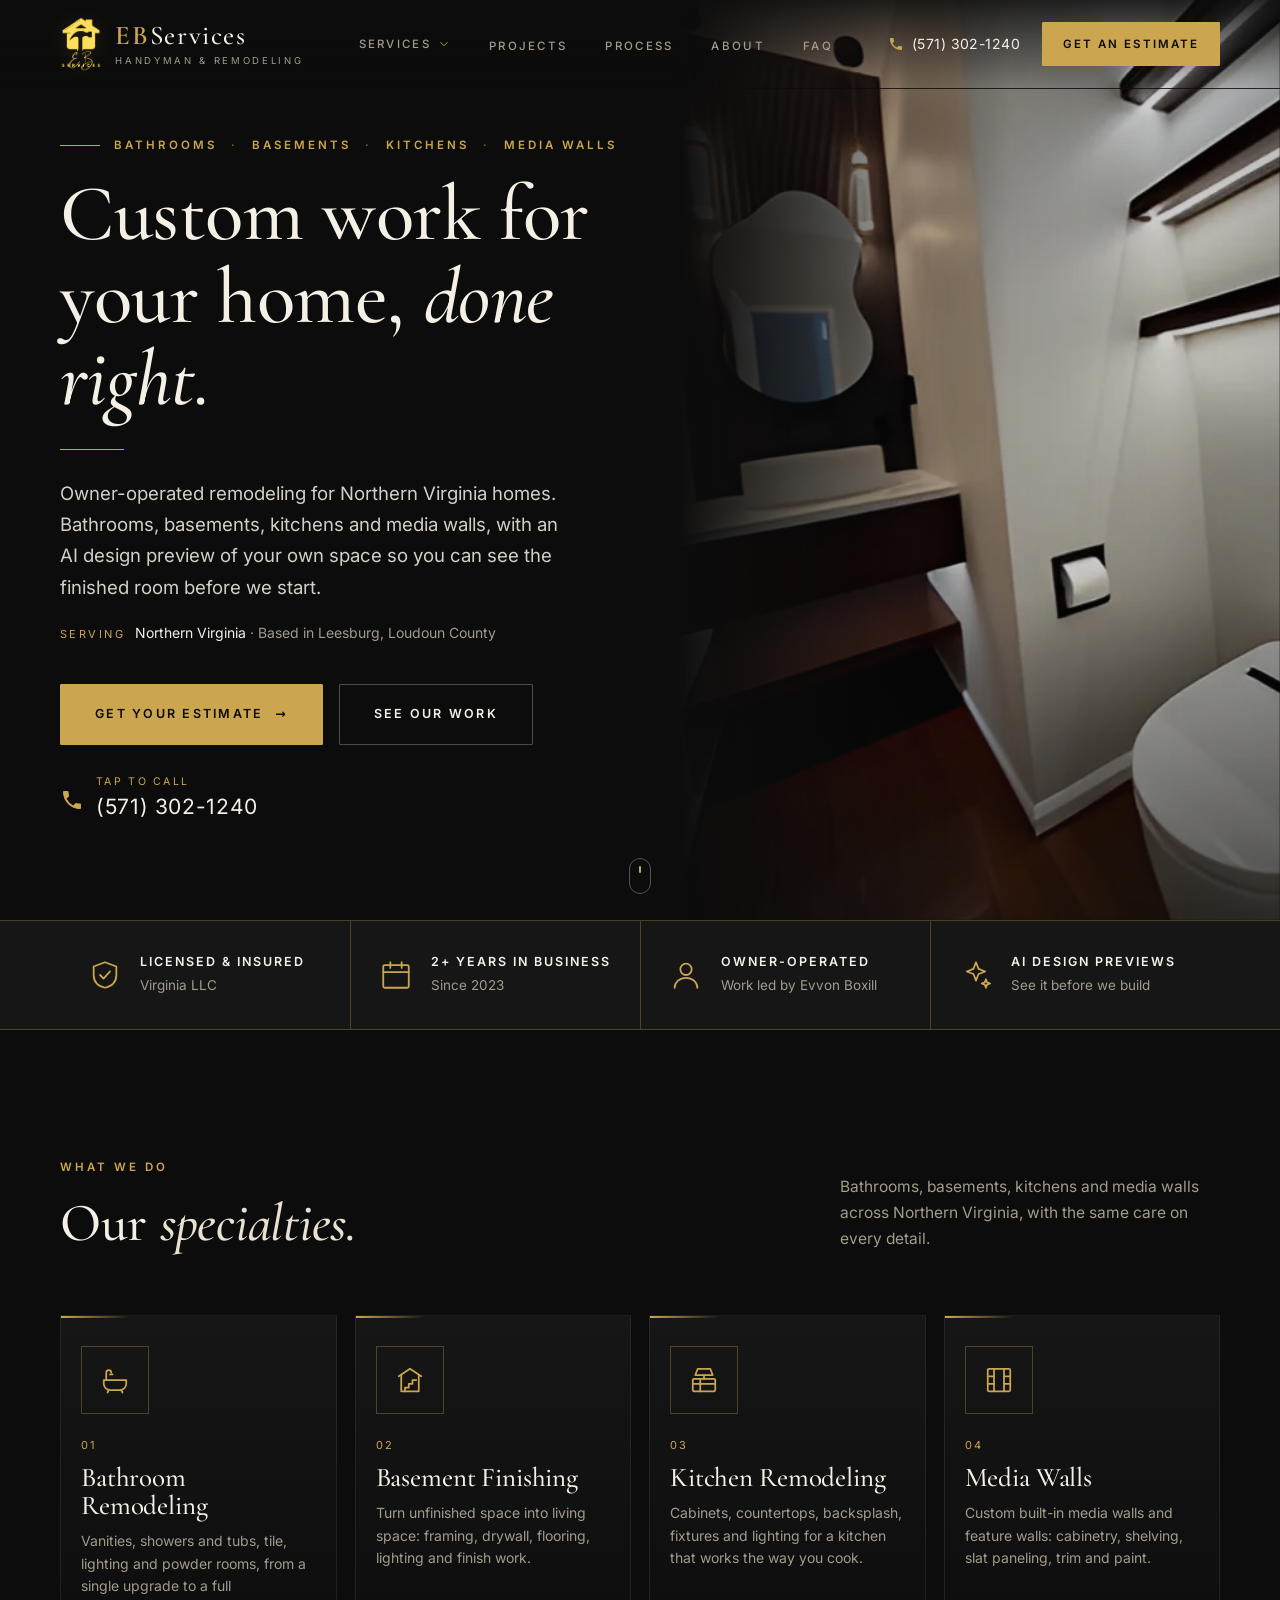
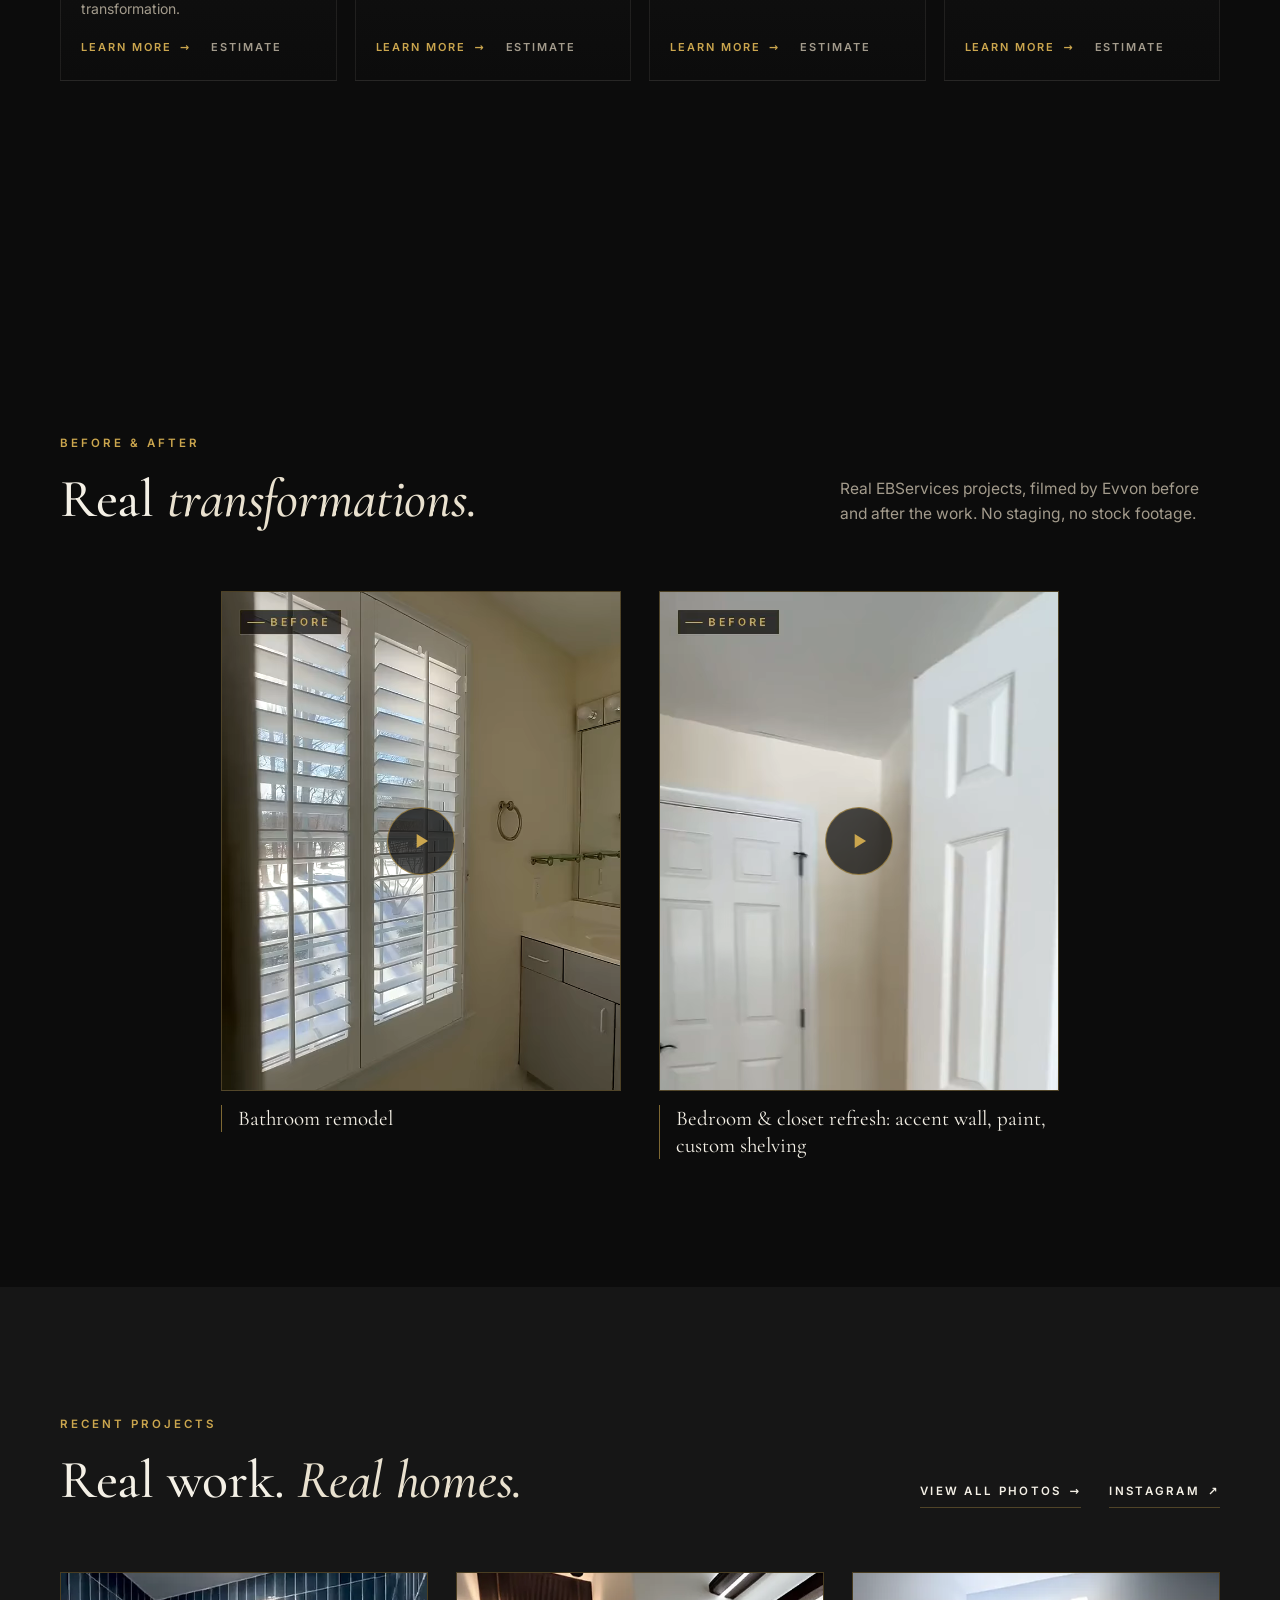
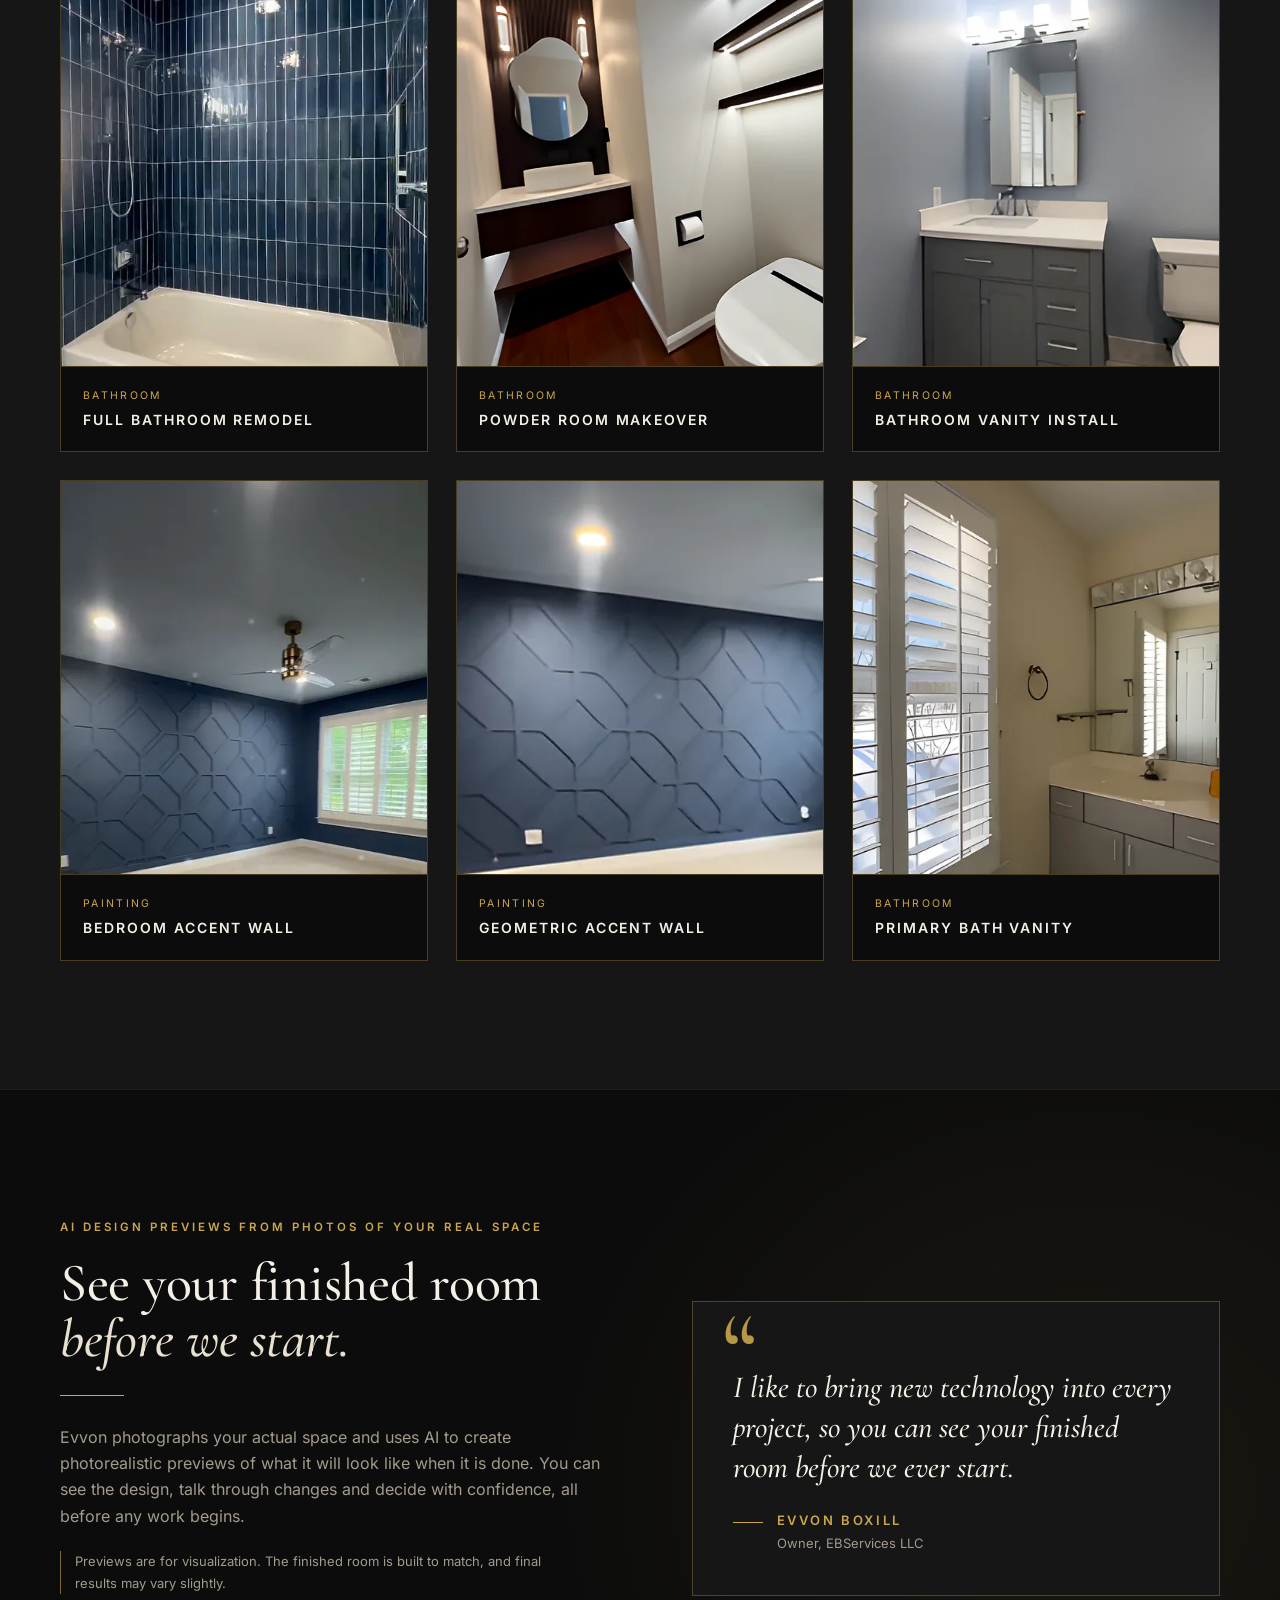
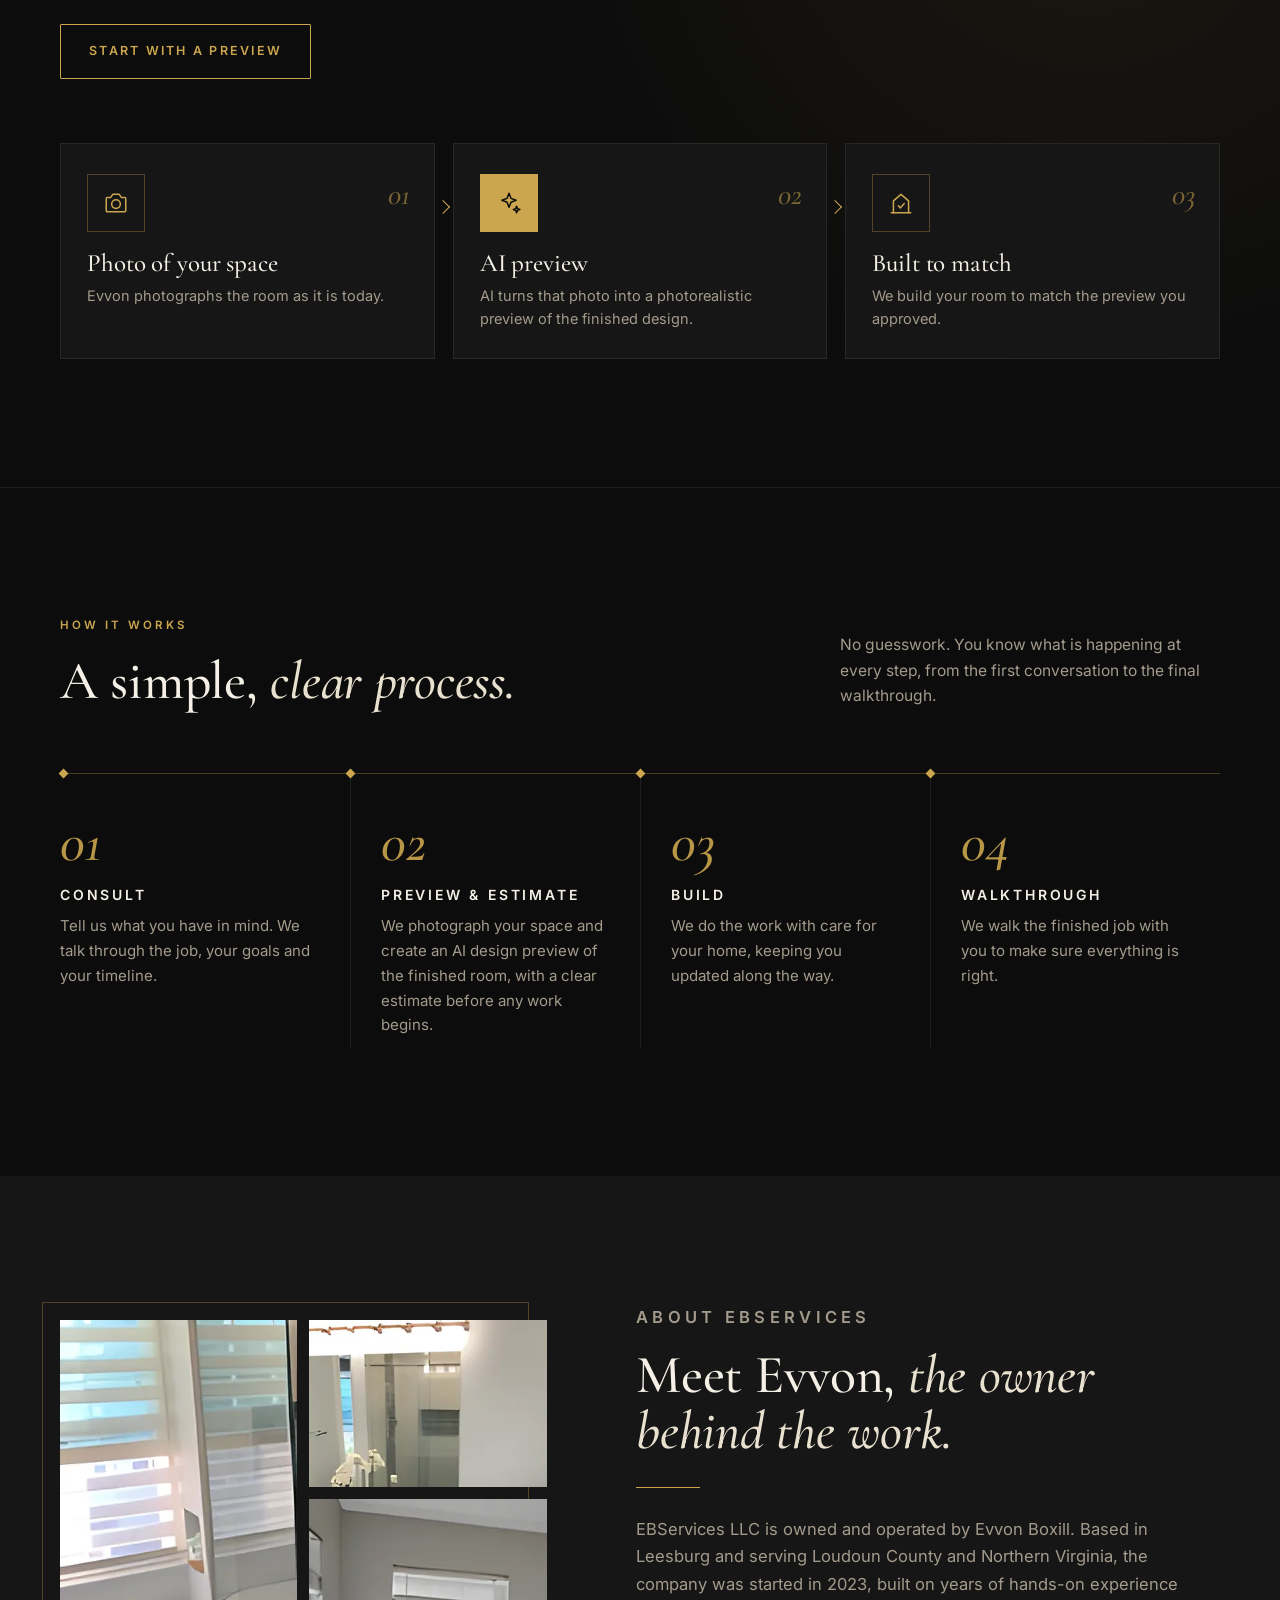
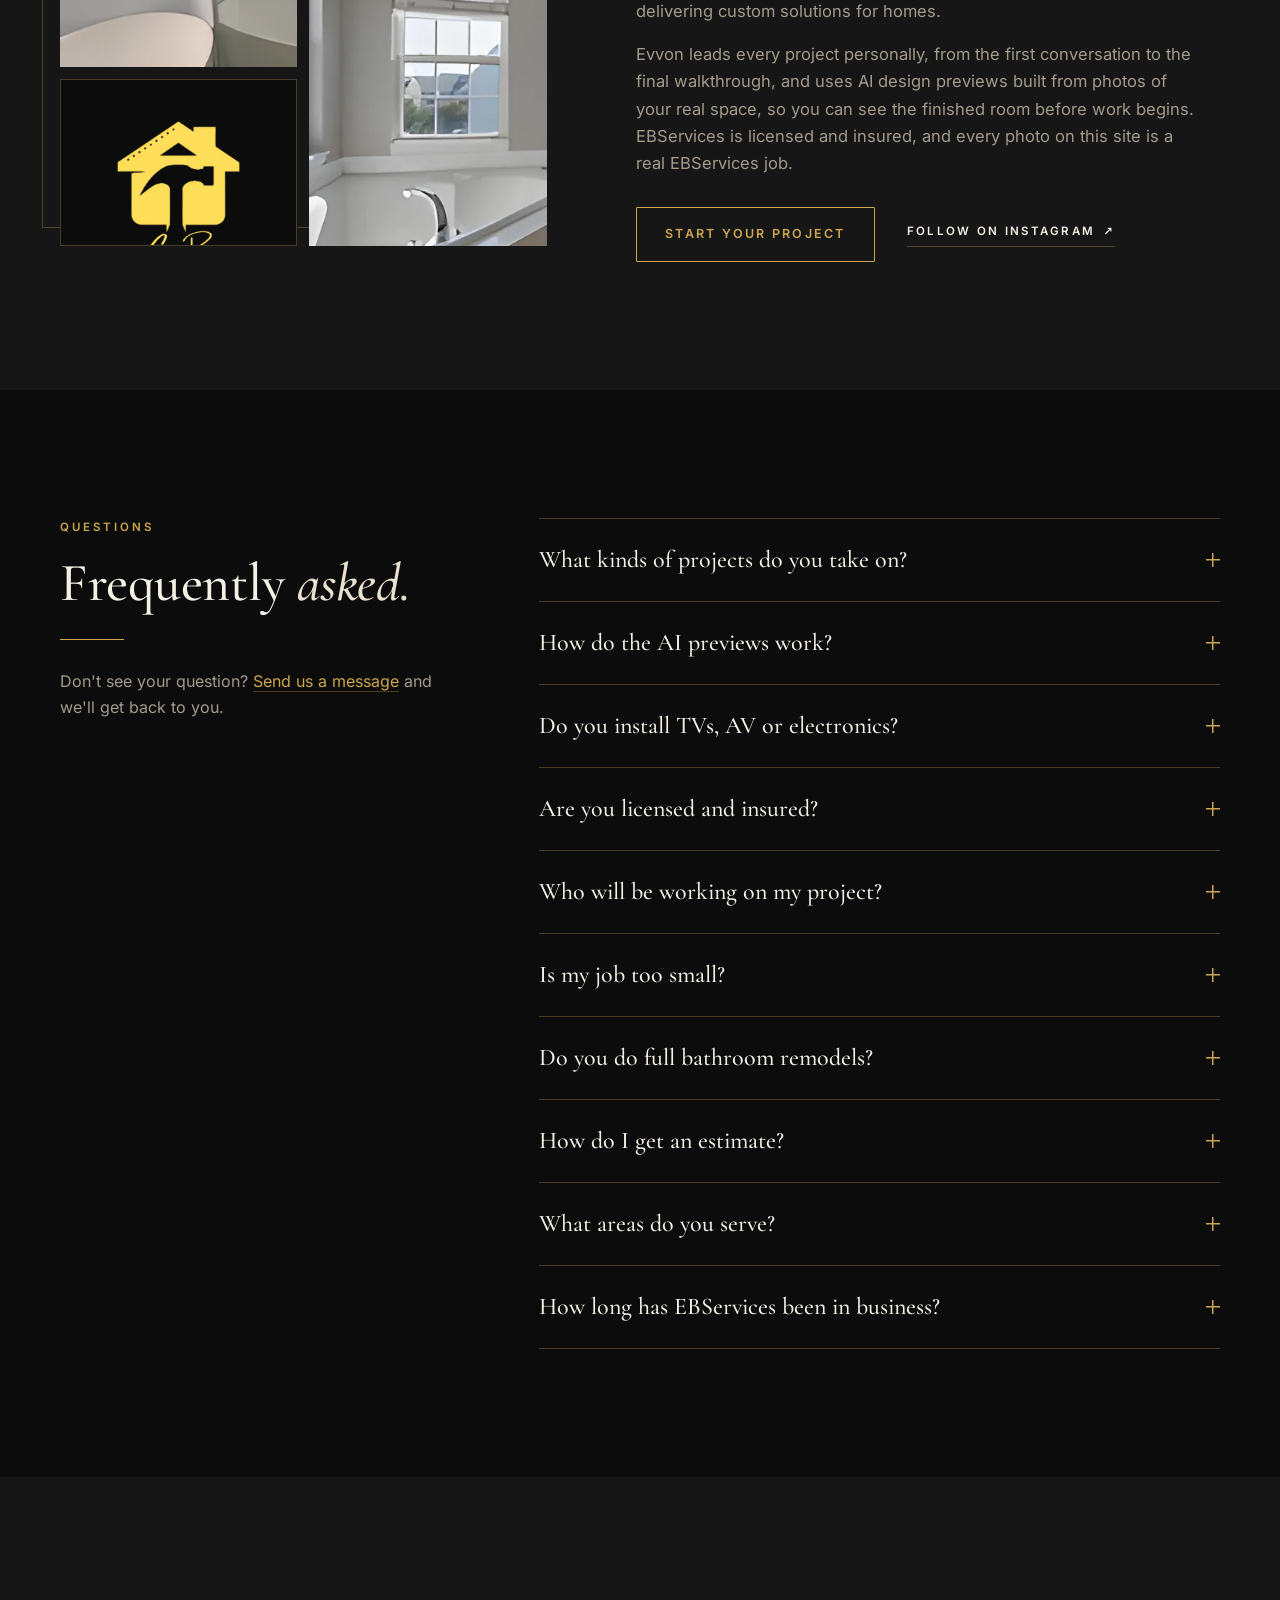
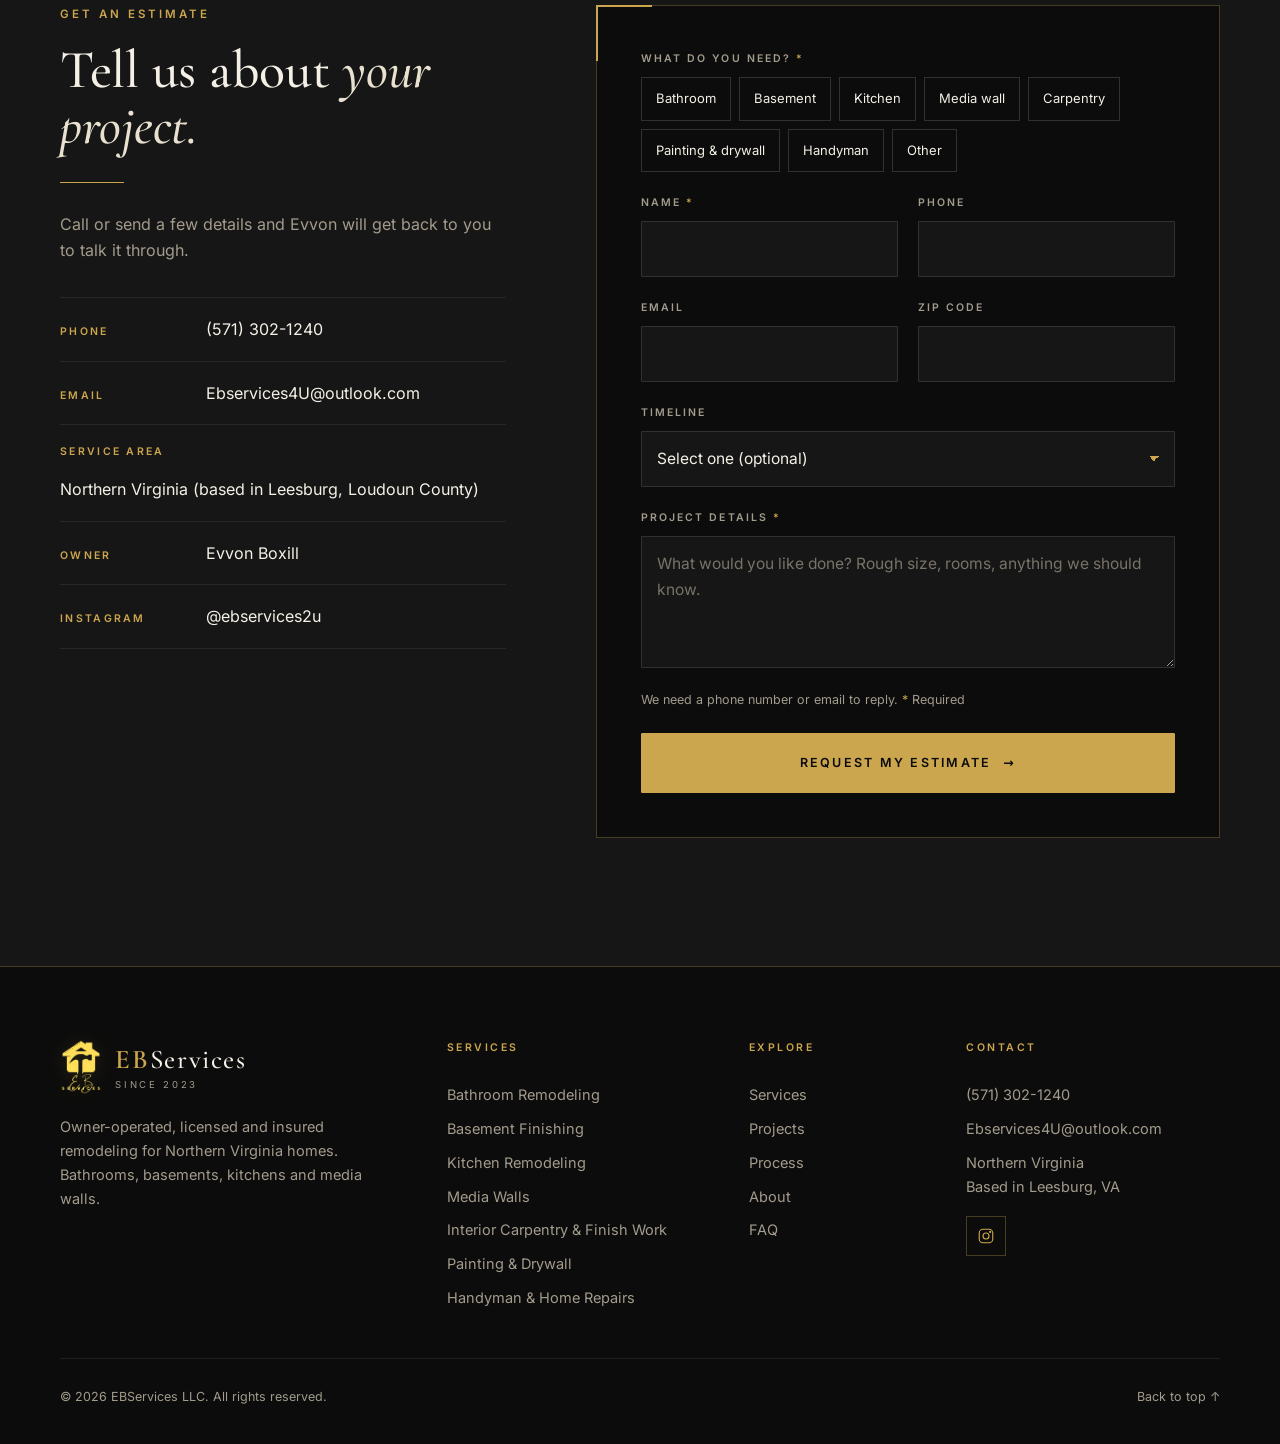
==== index.html @ 3d538151 "Before & after: edited owner videos, compare slider, stills in gallery and service pages" ====
<!DOCTYPE html>
<html lang="en" class="no-js">
<head>
  <meta charset="utf-8">
  <meta name="viewport" content="width=device-width, initial-scale=1, viewport-fit=cover">
  <title>EBServices | Bathroom, Basement &amp; Kitchen Remodeling in Northern Virginia</title>
  <meta name="description" content="EBServices LLC is a licensed and insured remodeling company based in Leesburg, VA, serving Loudoun County and Northern Virginia. Bathrooms, basement finishing, kitchens and built-in media walls, with AI design previews before work starts. Call (571) 302-1240.">
  <link rel="canonical" href="https://ebservices4u.com/">
  <meta name="theme-color" content="#0C0C0C">
  <meta name="color-scheme" content="dark">

  <!-- Open Graph / social preview -->
  <meta property="og:type" content="website">
  <meta property="og:site_name" content="EBServices">
  <meta property="og:title" content="EBServices | Bathroom, Basement &amp; Kitchen Remodeling in Northern Virginia">
  <meta property="og:description" content="Owner-operated remodeling in Northern Virginia with AI design previews of your real space: bathrooms, basement finishing, kitchens and built-in media walls. Based in Leesburg, serving Loudoun County.">
  <meta property="og:url" content="https://ebservices4u.com/">
  <meta property="og:image" content="https://ebservices4u.com/assets/img/og-image.jpg">
  <meta property="og:image:width" content="1200">
  <meta property="og:image:height" content="630">
  <meta property="og:image:alt" content="EBServices: custom work for your home, done right.">
  <meta name="twitter:card" content="summary_large_image">
  <meta name="twitter:title" content="EBServices | Bathroom, Basement &amp; Kitchen Remodeling in Northern Virginia">
  <meta name="twitter:description" content="Bathrooms, basement finishing, kitchens and media walls across Northern Virginia. Based in Leesburg, VA.">
  <meta name="twitter:image" content="https://ebservices4u.com/assets/img/og-image.jpg">

  <!-- Icons -->
  <link rel="icon" href="favicon.ico" sizes="any">
  <link rel="icon" type="image/png" sizes="32x32" href="favicon-32.png">
  <link rel="apple-touch-icon" href="apple-touch-icon.png">
  <link rel="manifest" href="site.webmanifest">

  <!-- Performance: self-hosted fonts + hero image preloaded -->
  <link rel="preload" href="assets/fonts/cormorant.woff2" as="font" type="font/woff2" crossorigin>
  <link rel="preload" href="assets/fonts/inter.woff2" as="font" type="font/woff2" crossorigin>
  <link rel="preload" as="image" href="assets/img/slat-powder-room.webp" imagesrcset="assets/img/slat-powder-room-480.webp 480w, assets/img/slat-powder-room.webp 592w" imagesizes="(max-width: 900px) 100vw, 46vw" fetchpriority="high">
  <link rel="stylesheet" href="css/style.css">
  <script>document.documentElement.classList.replace('no-js','js')</script>

  <!-- Structured data. Only confirmed facts; main.js adds phone/area/address from config.js when they are filled in. -->
  <script type="application/ld+json" id="ld-business">
  {
    "@context": "https://schema.org",
    "@type": "HomeAndConstructionBusiness",
    "@id": "https://ebservices4u.com/#business",
    "name": "EBServices",
    "legalName": "EBServices LLC",
    "url": "https://ebservices4u.com/",
    "logo": "https://ebservices4u.com/assets/img/logo-square.png",
    "image": "https://ebservices4u.com/assets/img/og-image.jpg",
    "email": "Ebservices4U@outlook.com",
    "telephone": "+1-571-302-1240",
    "founder": {"@type": "Person", "name": "Evvon Boxill"},
    "foundingDate": "2023-04-29",
    "address": {"@type": "PostalAddress", "addressLocality": "Leesburg", "addressRegion": "VA", "postalCode": "20175", "addressCountry": "US"},
    "areaServed": [{"@type": "AdministrativeArea", "name": "Northern Virginia"}, {"@type": "AdministrativeArea", "name": "Loudoun County, VA"}, {"@type": "City", "name": "Leesburg, VA"}],
    "description": "Licensed and insured, owner-operated remodeling company based in Leesburg, VA, serving Northern Virginia: bathrooms, basement finishing, kitchens and built-in media walls. Clients can see AI design previews of their own space before work starts.",
    "sameAs": ["https://www.instagram.com/ebservices2u"],
    "knowsAbout": ["Bathroom remodeling", "Basement finishing", "Kitchen remodeling", "Media walls", "AI design previews", "Interior carpentry", "Interior painting", "Drywall repair", "Handyman services"]
  }
  </script>
</head>
<body>
<a class="skip-link" href="#main">Skip to content</a>

<!-- ===================== Header ===================== -->
<header class="site-header" id="site-header">
  <div class="wrap header-inner">
    <a href="#top" class="brand">
      <img src="assets/img/logo.webp" width="194" height="256" alt="" class="brand-mark">
      <span class="brand-text">
        <span class="brand-name">EB<span>Services</span></span>
        <span class="brand-sub">Handyman &amp; Remodeling</span>
      </span>
    </a>

    <nav class="main-nav" id="main-nav" aria-label="Main">
      <ul class="nav-list">
        <li class="has-sub">
          <button type="button" class="sub-toggle" aria-expanded="false" aria-controls="sub-services">Services <svg class="chev" viewBox="0 0 24 24" aria-hidden="true"><path d="M6 9l6 6 6-6"/></svg></button>
          <ul class="sub" id="sub-services">
            <li class="sub-label" aria-hidden="true">Specialties</li>
            <li><a href="/bathroom-remodeling/">Bathroom Remodeling</a></li><li><a href="/basement-finishing/">Basement Finishing</a></li><li><a href="/kitchen-remodeling/">Kitchen Remodeling</a></li><li><a href="/media-walls/">Media Walls</a></li>
            <li class="sub-label sub-label-2" aria-hidden="true">More services</li>
            <li><a href="/interior-carpentry/">Interior Carpentry &amp; Finish Work</a></li><li><a href="/painting-drywall/">Painting &amp; Drywall</a></li><li><a href="/handyman-services/">Handyman &amp; Home Repairs</a></li>
            <li class="sub-all"><a href="#services">All services <span aria-hidden="true">&rarr;</span></a></li>
          </ul>
        </li>
        <li><a href="#projects">Projects</a></li>
        <li><a href="#process">Process</a></li>
        <li><a href="#about">About</a></li>
        <li><a href="#faq">FAQ</a></li>
      </ul>
      <div class="mobile-nav-extra">
        <a href="#estimate" class="btn btn-gold btn-block">Get an Estimate</a>
        <a class="mobile-nav-phone" data-requires="phone" data-phone-link href="tel:+15713021240"><span data-phone>(571) 302-1240</span></a>
        <a class="mobile-nav-mail" data-email-link href="mailto:Ebservices4U@outlook.com"><span data-email>Ebservices4U@outlook.com</span></a>
      </div>
    </nav>

    <div class="header-cta">
      <a class="header-phone" data-requires="phone" data-phone-link href="tel:+15713021240"><svg viewBox="0 0 24 24" aria-hidden="true"><path d="M6.6 10.8a15.1 15.1 0 0 0 6.6 6.6l2.2-2.2a1 1 0 0 1 1-.25 11.4 11.4 0 0 0 3.6.57 1 1 0 0 1 1 1V20a1 1 0 0 1-1 1A17 17 0 0 1 3 4a1 1 0 0 1 1-1h3.5a1 1 0 0 1 1 1c0 1.25.2 2.45.57 3.57a1 1 0 0 1-.25 1z"/></svg><span data-phone>(571) 302-1240</span></a>
      <a href="#estimate" class="btn btn-gold btn-sm header-btn">Get an Estimate</a>
      <button class="menu-toggle" type="button" aria-expanded="false" aria-controls="main-nav" aria-label="Open menu">
        <span></span><span></span><span></span>
      </button>
    </div>
  </div>
</header>

<main id="main">
<span id="top"></span>

<!-- ===================== Hero ===================== -->
<section class="hero" aria-labelledby="hero-title">
  <div class="hero-media"><img src="assets/img/slat-powder-room.webp" srcset="assets/img/slat-powder-room-480.webp 480w, assets/img/slat-powder-room.webp 592w" sizes="(max-width: 900px) 100vw, 46vw" width="592" height="728" alt="Powder room with a dark slat accent wall, floating vanity and floating shelves, finished by EBServices" class="hero-img" fetchpriority="high"></div>
  <div class="wrap hero-inner">
    <div class="hero-copy">
      <p class="eyebrow eyebrow-rule hero-anim" style="--d:0ms">Bathrooms <span class="dot">&middot;</span> Basements <span class="dot">&middot;</span> Kitchens <span class="dot">&middot;</span> <span class="nw">Media Walls</span></p>
      <h1 id="hero-title" class="hero-anim" style="--d:80ms">Custom work for your home, <em>done right.</em></h1>
      <span class="gold-rule hero-anim" style="--d:160ms"></span>
      <p class="lede hero-anim" style="--d:220ms">Owner-operated remodeling for Northern Virginia homes. Bathrooms, basements, kitchens and media walls, with an AI design preview of your own space so you can see the finished room before we start.</p>
      <p class="hero-area hero-anim" data-requires="serviceArea" style="--d:260ms"><span class="lbl">Serving</span> <span data-service-area>Northern Virginia</span> <span class="area-sub"><span class="dot-sep">&middot; </span>Based in Leesburg, Loudoun County</span></p>
      <div class="hero-actions hero-anim" style="--d:300ms">
        <a href="#estimate" class="btn btn-gold btn-lg">Get Your Estimate <span class="arr" aria-hidden="true">&rarr;</span></a>
        <a href="#projects" class="btn btn-ghost btn-lg">See Our Work</a>
      </div>
      <a class="hero-call hero-anim" data-requires="phone" data-phone-link href="tel:+15713021240" style="--d:340ms"><svg viewBox="0 0 24 24" aria-hidden="true"><path d="M6.6 10.8a15.1 15.1 0 0 0 6.6 6.6l2.2-2.2a1 1 0 0 1 1-.25 11.4 11.4 0 0 0 3.6.57 1 1 0 0 1 1 1V20a1 1 0 0 1-1 1A17 17 0 0 1 3 4a1 1 0 0 1 1-1h3.5a1 1 0 0 1 1 1c0 1.25.2 2.45.57 3.57a1 1 0 0 1-.25 1z"/></svg><span><small>Tap to call</small><span data-phone>(571) 302-1240</span></span></a>
    </div>
  </div>
  <a href="#trust" class="scroll-cue" aria-label="Scroll to learn more"><span></span></a>
</section>

<!-- ===================== Trust bar ===================== -->
<section class="trust" id="trust" aria-label="Why homeowners choose EBServices">
  <ul class="wrap trust-grid">
    <li class="trust-item reveal" data-requires="licensedInsured">
      <svg viewBox="0 0 24 24" aria-hidden="true"><path d="M12 3l8 3v6c0 5-3.5 8-8 9-4.5-1-8-4-8-9V6z"/><path d="M8.5 12l2.5 2.5 4.5-5"/></svg>
      <div><strong>Licensed &amp; Insured</strong><span>Virginia LLC</span></div>
    </li>
    <li class="trust-item reveal" style="--d:80ms">
      <svg viewBox="0 0 24 24" aria-hidden="true"><rect x="3" y="5" width="18" height="16" rx="1"/><path d="M3 10h18M8 3v4M16 3v4"/></svg>
      <div><strong>2+ Years in Business</strong><span>Since <span data-founded>2023</span></span></div>
    </li>
    <li class="trust-item reveal" style="--d:160ms">
      <svg viewBox="0 0 24 24" aria-hidden="true"><circle cx="12" cy="8" r="4"/><path d="M4 21c0-4 3.6-7 8-7s8 3 8 7"/></svg>
      <div><strong>Owner-Operated</strong><span>Work led by Evvon Boxill</span></div>
    </li>
    <li class="trust-item reveal" style="--d:240ms">
      <svg viewBox="0 0 24 24" aria-hidden="true"><path d="M12 3l1.8 4.7L18.5 9.5l-4.7 1.8L12 16l-1.8-4.7L5.5 9.5l4.7-1.8z"/><path d="M19 15l.8 2.2L22 18l-2.2.8L19 21l-.8-2.2L16 18l2.2-.8z"/></svg>
      <div><strong>AI Design Previews</strong><span>See it before we build</span></div>
    </li>
    <li class="trust-item reveal" data-requires="freeEstimates" hidden>
      <svg viewBox="0 0 24 24" aria-hidden="true"><path d="M14 3H6a1 1 0 0 0-1 1v16a1 1 0 0 0 1 1h12a1 1 0 0 0 1-1V8z"/><path d="M14 3v5h5M8 13h8M8 17h5"/></svg>
      <div><strong>Free Estimates</strong><span>No-obligation quotes</span></div>
    </li>
  </ul>
</section>

<!-- ===================== Services ===================== -->
<section class="section" id="services" aria-labelledby="services-title">
  <div class="wrap">
    <div class="section-head reveal">
      <div>
        <p class="eyebrow">What we do</p>
        <h2 id="services-title">Our <em>specialties.</em></h2>
      </div>
      <p class="section-intro">Bathrooms, basements, kitchens and media walls across Northern Virginia, with the same care on every detail.</p>
    </div>
    <div class="service-grid">
        <article class="service service-feature reveal" style="--d:0ms">
          <a class="service-icon" href="/bathroom-remodeling/" tabindex="-1" aria-hidden="true"><svg viewBox="0 0 24 24"><path d="M3 12h18v3a5 5 0 0 1-5 5H8a5 5 0 0 1-5-5z"/><path d="M5 12V6a2 2 0 0 1 4 0"/><path d="M7 20l-1 2M17 20l1 2"/><path d="M8 7.5h2"/></svg></a>
          <div class="service-body">
            <span class="service-num">01</span>
            <h3><a href="/bathroom-remodeling/">Bathroom Remodeling</a></h3>
            <p>Vanities, showers and tubs, tile, lighting and powder rooms, from a single upgrade to a full transformation.</p>
            <div class="service-links">
              <a class="service-link" href="/bathroom-remodeling/">Learn more <span aria-hidden="true">&rarr;</span></a>
              <a class="service-link service-link-alt" href="#estimate" data-service="bathroom">Estimate</a>
            </div>
          </div>
        </article>
        <article class="service service-feature reveal" style="--d:70ms">
          <a class="service-icon" href="/basement-finishing/" tabindex="-1" aria-hidden="true"><svg viewBox="0 0 24 24"><path d="M3 9l9-6 9 6"/><path d="M5 8v13h14V8"/><path d="M8 21v-3h3v-3h3v-3h3"/></svg></a>
          <div class="service-body">
            <span class="service-num">02</span>
            <h3><a href="/basement-finishing/">Basement Finishing</a></h3>
            <p>Turn unfinished space into living space: framing, drywall, flooring, lighting and finish work.</p>
            <div class="service-links">
              <a class="service-link" href="/basement-finishing/">Learn more <span aria-hidden="true">&rarr;</span></a>
              <a class="service-link service-link-alt" href="#estimate" data-service="basement">Estimate</a>
            </div>
          </div>
        </article>
        <article class="service service-feature reveal" style="--d:140ms">
          <a class="service-icon" href="/kitchen-remodeling/" tabindex="-1" aria-hidden="true"><svg viewBox="0 0 24 24"><rect x="3" y="11" width="18" height="10" rx="1"/><path d="M3 15h18M9 11v10"/><path d="M7 3h10l2 5H5z"/><path d="M12 8v3"/></svg></a>
          <div class="service-body">
            <span class="service-num">03</span>
            <h3><a href="/kitchen-remodeling/">Kitchen Remodeling</a></h3>
            <p>Cabinets, countertops, backsplash, fixtures and lighting for a kitchen that works the way you cook.</p>
            <div class="service-links">
              <a class="service-link" href="/kitchen-remodeling/">Learn more <span aria-hidden="true">&rarr;</span></a>
              <a class="service-link service-link-alt" href="#estimate" data-service="kitchen">Estimate</a>
            </div>
          </div>
        </article>
        <article class="service service-feature reveal" style="--d:210ms">
          <a class="service-icon" href="/media-walls/" tabindex="-1" aria-hidden="true"><svg viewBox="0 0 24 24"><rect x="3" y="3" width="18" height="18" rx="1"/><path d="M8 3v18M16 3v18"/><path d="M3 9h5M3 15h5M16 9h5M16 15h5"/></svg></a>
          <div class="service-body">
            <span class="service-num">04</span>
            <h3><a href="/media-walls/">Media Walls</a></h3>
            <p>Custom built-in media walls and feature walls: cabinetry, shelving, slat paneling, trim and paint.</p>
            <div class="service-links">
              <a class="service-link" href="/media-walls/">Learn more <span aria-hidden="true">&rarr;</span></a>
              <a class="service-link service-link-alt" href="#estimate" data-service="media-wall">Estimate</a>
            </div>
          </div>
        </article>
    </div>
    <div class="more-services reveal">
      <p class="more-label">Also available</p>
      <div class="more-links"><a href="/interior-carpentry/">Interior Carpentry &amp; Finish Work <span aria-hidden="true">&rarr;</span></a><a href="/painting-drywall/">Painting &amp; Drywall <span aria-hidden="true">&rarr;</span></a><a href="/handyman-services/">Handyman &amp; Home Repairs <span aria-hidden="true">&rarr;</span></a></div>
    </div>
  </div>
</section>

<!-- ===================== Before & After ===================== -->
<section class="section ba-section" id="before-after" aria-labelledby="ba-title">
  <div class="wrap">
    <div class="section-head reveal">
      <div>
        <p class="eyebrow">Before &amp; after</p>
        <h2 id="ba-title">Real <em>transformations.</em></h2>
      </div>
      <p class="section-intro">Real EBServices projects, filmed by Evvon before and after the work. No staging, no stock footage.</p>
    </div>
    <div class="ba-grid swipe">
        <figure class="ba-video reveal">
          <div class="ba-frame">
            <video muted loop playsinline preload="none" width="720" height="900" data-poster="assets/video/bathroom-poster.jpg" aria-label="Before and after video of a full bathroom remodel by EBServices">
              <source data-src="assets/video/bathroom.webm" type="video/webm">
              <source data-src="assets/video/bathroom.mp4" type="video/mp4">
            </video>
            <noscript><img src="assets/video/bathroom-poster.jpg" width="720" height="900" alt="Before and after video of a full bathroom remodel by EBServices" loading="lazy"></noscript>
            <button type="button" class="ba-play" aria-label="Play video" aria-pressed="false"><svg class="i-play" viewBox="0 0 24 24" aria-hidden="true"><path d="M8 5.5v13l10.5-6.5z"/></svg><svg class="i-pause" viewBox="0 0 24 24" aria-hidden="true"><path d="M8 5h3v14H8zM13 5h3v14h-3z"/></svg></button>
          </div>
          <figcaption>Bathroom remodel</figcaption>
        </figure>
        <figure class="ba-video reveal">
          <div class="ba-frame">
            <video muted loop playsinline preload="none" width="720" height="900" data-poster="assets/video/bedroom-poster.jpg" aria-label="Before and after video of a bedroom and walk-in closet refresh by EBServices">
              <source data-src="assets/video/bedroom.webm" type="video/webm">
              <source data-src="assets/video/bedroom.mp4" type="video/mp4">
            </video>
            <noscript><img src="assets/video/bedroom-poster.jpg" width="720" height="900" alt="Before and after video of a bedroom and walk-in closet refresh by EBServices" loading="lazy"></noscript>
            <button type="button" class="ba-play" aria-label="Play video" aria-pressed="false"><svg class="i-play" viewBox="0 0 24 24" aria-hidden="true"><path d="M8 5.5v13l10.5-6.5z"/></svg><svg class="i-pause" viewBox="0 0 24 24" aria-hidden="true"><path d="M8 5h3v14H8zM13 5h3v14h-3z"/></svg></button>
          </div>
          <figcaption>Bedroom &amp; closet refresh: accent wall, paint, custom shelving</figcaption>
        </figure>
    </div>
  </div>
</section>

<!-- ===================== Projects ===================== -->
<section class="section section-alt" id="projects" aria-labelledby="projects-title">
  <div class="wrap">
    <div class="section-head reveal">
      <div>
        <p class="eyebrow">Recent projects</p>
        <h2 id="projects-title">Real work. <em>Real homes.</em></h2>
      </div>
      <div class="head-links">
        <button type="button" class="text-link" data-open-gallery>View all photos <span aria-hidden="true">&rarr;</span></button>
        <a class="text-link" data-social="instagram" href="https://www.instagram.com/ebservices2u" target="_blank" rel="noopener">Instagram <span aria-hidden="true">&nearr;</span></a>
      </div>
    </div>
    <div class="project-grid">
        <figure class="project-card reveal" style="--d:0ms">
          <button type="button" class="project-open" data-gallery data-index="0" data-full="assets/img/bath-after-shower.webp" data-title="Full Bathroom Remodel" data-alt="Remodeled bathroom with navy vertical subway tile, tub and shower, and recessed niche" aria-label="View larger photo: Full Bathroom Remodel">
            <span class="project-img"><img src="assets/img/bath-after-shower.webp" srcset="assets/img/bath-after-shower-480.webp 480w, assets/img/bath-after-shower.webp 720w" sizes="(max-width: 640px) 50vw, (max-width: 1000px) 45vw, 380px" width="720" height="900" alt="Remodeled bathroom with navy vertical subway tile, tub and shower, and recessed niche" loading="lazy" decoding="async"><span class="zoom" aria-hidden="true"><svg viewBox="0 0 24 24"><circle cx="11" cy="11" r="6.5"/><path d="M16 16l4.5 4.5M11 8v6M8 11h6"/></svg></span></span>
          </button>
          <figcaption class="project-meta"><span class="tag">Bathroom</span><h3>Full Bathroom Remodel</h3></figcaption>
        </figure>
        <figure class="project-card reveal" style="--d:80ms">
          <button type="button" class="project-open" data-gallery data-index="1" data-full="assets/img/slat-powder-room.webp" data-title="Powder Room Makeover" data-alt="Powder room with a dark slat accent wall, floating wood vanity and lit floating shelves" aria-label="View larger photo: Powder Room Makeover">
            <span class="project-img"><img src="assets/img/slat-powder-room.webp" srcset="assets/img/slat-powder-room-480.webp 480w, assets/img/slat-powder-room.webp 592w" sizes="(max-width: 640px) 50vw, (max-width: 1000px) 45vw, 380px" width="592" height="728" alt="Powder room with a dark slat accent wall, floating wood vanity and lit floating shelves" loading="lazy" decoding="async"><span class="zoom" aria-hidden="true"><svg viewBox="0 0 24 24"><circle cx="11" cy="11" r="6.5"/><path d="M16 16l4.5 4.5M11 8v6M8 11h6"/></svg></span></span>
          </button>
          <figcaption class="project-meta"><span class="tag">Bathroom</span><h3>Powder Room Makeover</h3></figcaption>
        </figure>
        <figure class="project-card reveal" style="--d:160ms">
          <button type="button" class="project-open" data-gallery data-index="2" data-full="assets/img/gray-vanity.webp" data-title="Bathroom Vanity Install" data-alt="Gray shaker-style vanity with quartz top, medicine cabinet and light bar" aria-label="View larger photo: Bathroom Vanity Install">
            <span class="project-img"><img src="assets/img/gray-vanity.webp" srcset="assets/img/gray-vanity-480.webp 480w, assets/img/gray-vanity.webp 592w" sizes="(max-width: 640px) 50vw, (max-width: 1000px) 45vw, 380px" width="592" height="672" alt="Gray shaker-style vanity with quartz top, medicine cabinet and light bar" loading="lazy" decoding="async"><span class="zoom" aria-hidden="true"><svg viewBox="0 0 24 24"><circle cx="11" cy="11" r="6.5"/><path d="M16 16l4.5 4.5M11 8v6M8 11h6"/></svg></span></span>
          </button>
          <figcaption class="project-meta"><span class="tag">Bathroom</span><h3>Bathroom Vanity Install</h3></figcaption>
        </figure>
        <figure class="project-card reveal" style="--d:0ms">
          <button type="button" class="project-open" data-gallery data-index="3" data-full="assets/img/bedroom-after.webp" data-title="Bedroom Accent Wall" data-alt="Bedroom with a navy geometric accent wall, blue walls and plantation shutters" aria-label="View larger photo: Bedroom Accent Wall">
            <span class="project-img"><img src="assets/img/bedroom-after.webp" srcset="assets/img/bedroom-after-480.webp 480w, assets/img/bedroom-after.webp 720w" sizes="(max-width: 640px) 50vw, (max-width: 1000px) 45vw, 380px" width="720" height="900" alt="Bedroom with a navy geometric accent wall, blue walls and plantation shutters" loading="lazy" decoding="async"><span class="zoom" aria-hidden="true"><svg viewBox="0 0 24 24"><circle cx="11" cy="11" r="6.5"/><path d="M16 16l4.5 4.5M11 8v6M8 11h6"/></svg></span></span>
          </button>
          <figcaption class="project-meta"><span class="tag">Painting</span><h3>Bedroom Accent Wall</h3></figcaption>
        </figure>
        <figure class="project-card reveal" style="--d:80ms">
          <button type="button" class="project-open" data-gallery data-index="4" data-full="assets/img/accent-wall.webp" data-title="Geometric Accent Wall" data-alt="Navy accent wall with a geometric hexagon trim pattern" aria-label="View larger photo: Geometric Accent Wall">
            <span class="project-img"><img src="assets/img/accent-wall.webp" srcset="assets/img/accent-wall-480.webp 480w, assets/img/accent-wall.webp 592w" sizes="(max-width: 640px) 50vw, (max-width: 1000px) 45vw, 380px" width="592" height="424" alt="Navy accent wall with a geometric hexagon trim pattern" loading="lazy" decoding="async"><span class="zoom" aria-hidden="true"><svg viewBox="0 0 24 24"><circle cx="11" cy="11" r="6.5"/><path d="M16 16l4.5 4.5M11 8v6M8 11h6"/></svg></span></span>
          </button>
          <figcaption class="project-meta"><span class="tag">Painting</span><h3>Geometric Accent Wall</h3></figcaption>
        </figure>
        <figure class="project-card reveal" style="--d:160ms">
          <button type="button" class="project-open" data-gallery data-index="5" data-full="assets/img/vanity-shutters.webp" data-title="Primary Bath Vanity" data-alt="Long primary bathroom vanity with gray cabinets next to plantation shutters" aria-label="View larger photo: Primary Bath Vanity">
            <span class="project-img"><img src="assets/img/vanity-shutters.webp" srcset="assets/img/vanity-shutters-480.webp 480w, assets/img/vanity-shutters.webp 708w" sizes="(max-width: 640px) 50vw, (max-width: 1000px) 45vw, 380px" width="708" height="1168" alt="Long primary bathroom vanity with gray cabinets next to plantation shutters" loading="lazy" decoding="async"><span class="zoom" aria-hidden="true"><svg viewBox="0 0 24 24"><circle cx="11" cy="11" r="6.5"/><path d="M16 16l4.5 4.5M11 8v6M8 11h6"/></svg></span></span>
          </button>
          <figcaption class="project-meta"><span class="tag">Bathroom</span><h3>Primary Bath Vanity</h3></figcaption>
        </figure>
    </div>
  </div>
</section>

<!-- ===================== AI design previews ===================== -->
<section class="section tech" id="technology" aria-labelledby="tech-title">
  <div class="wrap">
    <div class="tech-grid">
      <div class="tech-copy reveal">
        <p class="eyebrow">AI design previews from photos of your real space</p>
        <h2 id="tech-title">See your finished room <em>before we start.</em></h2>
        <span class="gold-rule"></span>
        <p class="muted">Evvon photographs your actual space and uses AI to create photorealistic previews of what it will look like when it is done. You can see the design, talk through changes and decide with confidence, all before any work begins.</p>
        <p class="tech-note">Previews are for visualization. The finished room is built to match, and final results may vary slightly.</p>
        <a href="#estimate" class="btn btn-outline">Start With a Preview</a>
      </div>
      <figure class="tech-quote reveal" style="--d:120ms">
        <span class="q-mark" aria-hidden="true">&ldquo;</span>
        <blockquote><p>I like to bring new technology into every project, so you can see your finished room before we ever start.</p></blockquote>
        <figcaption><span class="q-name">Evvon Boxill</span><span class="q-role">Owner, EBServices LLC</span></figcaption>
      </figure>
    </div>
    <ol class="ai-steps">
      <li class="ai-step reveal"><span class="ai-icon" aria-hidden="true"><svg viewBox="0 0 24 24"><path d="M4 7h3l2-3h6l2 3h3a1 1 0 0 1 1 1v11a1 1 0 0 1-1 1H4a1 1 0 0 1-1-1V8a1 1 0 0 1 1-1z"/><circle cx="12" cy="13" r="4"/></svg></span><span class="ai-num">01</span><h3>Photo of your space</h3><p>Evvon photographs the room as it is today.</p></li>
      <li class="ai-step reveal" style="--d:90ms"><span class="ai-icon" aria-hidden="true"><svg viewBox="0 0 24 24"><path d="M12 3l1.8 4.7L18.5 9.5l-4.7 1.8L12 16l-1.8-4.7L5.5 9.5l4.7-1.8z"/><path d="M19 15l.8 2.2L22 18l-2.2.8L19 21l-.8-2.2L16 18l2.2-.8z"/></svg></span><span class="ai-num">02</span><h3>AI preview</h3><p>AI turns that photo into a photorealistic preview of the finished design.</p></li>
      <li class="ai-step reveal" style="--d:180ms"><span class="ai-icon" aria-hidden="true"><svg viewBox="0 0 24 24"><path d="M3 21h18"/><path d="M5 21V10l7-6 7 6v11"/><path d="M9.5 14.5l2 2 3.5-4"/></svg></span><span class="ai-num">03</span><h3>Built to match</h3><p>We build your room to match the preview you approved.</p></li>
    </ol>
  </div>
</section>

<!-- ===================== Process ===================== -->
<section class="section" id="process" aria-labelledby="process-title">
  <div class="wrap">
    <div class="section-head reveal">
      <div>
        <p class="eyebrow">How it works</p>
        <h2 id="process-title">A simple, <em>clear process.</em></h2>
      </div>
      <p class="section-intro">No guesswork. You know what is happening at every step, from the first conversation to the final walkthrough.</p>
    </div>
    <ol class="process-grid">
      <li class="step reveal"><span class="step-num">01</span><h3>Consult</h3><p>Tell us what you have in mind. We talk through the job, your goals and your timeline.</p></li>
      <li class="step reveal" style="--d:90ms"><span class="step-num">02</span><h3>Preview &amp; estimate</h3><p>We photograph your space and create an AI design preview of the finished room, with a clear estimate before any work begins.</p></li>
      <li class="step reveal" style="--d:180ms"><span class="step-num">03</span><h3>Build</h3><p>We do the work with care for your home, keeping you updated along the way.</p></li>
      <li class="step reveal" style="--d:270ms"><span class="step-num">04</span><h3>Walkthrough</h3><p>We walk the finished job with you to make sure everything is right.</p></li>
    </ol>
  </div>
</section>

<!-- ===================== About ===================== -->
<section class="section section-alt about" id="about" aria-labelledby="about-title">
  <div class="wrap about-grid">
    <div class="about-collage reveal">
      <div class="tile t1"><img src="assets/img/glass-shower.webp" srcset="assets/img/glass-shower.webp 300w" sizes="(max-width: 900px) 45vw, 240px" width="300" height="620" alt="Frameless glass shower beside a freestanding tub" loading="lazy" decoding="async"></div>
      <div class="tile t2"><img src="assets/img/vanity-black.webp" srcset="assets/img/vanity-black-480.webp 480w, assets/img/vanity-black.webp 612w" sizes="(max-width: 900px) 45vw, 240px" width="612" height="304" alt="Black vanity with vessel sink and round mirror" loading="lazy" decoding="async"></div>
      <div class="tile t3"><img src="assets/img/garden-tub.webp" srcset="assets/img/garden-tub.webp 304w" sizes="(max-width: 900px) 45vw, 240px" width="304" height="568" alt="Corner garden tub with glass shower" loading="lazy" decoding="async"></div>
      <div class="tile t4 tile-logo"><img src="assets/img/logo.webp" width="194" height="256" alt="EBServices logo" loading="lazy" decoding="async"></div>
    </div>
    <div class="about-copy reveal" style="--d:120ms">
      <p class="eyebrow">About EBServices</p>
      <h2 id="about-title">Meet Evvon, <em>the owner behind the work.</em></h2>
      <span class="gold-rule"></span>
      <p>EBServices LLC is owned and operated by Evvon Boxill. Based in Leesburg and serving Loudoun County and Northern Virginia, the company was started in 2023, built on years of hands-on experience delivering custom solutions for homes.</p>
      <p>Evvon leads every project personally, from the first conversation to the final walkthrough, and uses AI design previews built from photos of your real space, so you can see the finished room before work begins. EBServices is licensed and insured, and every photo on this site is a real EBServices job.</p>
      <div class="about-actions">
        <a href="#estimate" class="btn btn-outline">Start Your Project</a>
        <a class="text-link" data-social="instagram" href="https://www.instagram.com/ebservices2u" target="_blank" rel="noopener">Follow on Instagram <span aria-hidden="true">&nearr;</span></a>
      </div>
    </div>
  </div>
</section>

<!-- ===================== FAQ ===================== -->
<section class="section" id="faq" aria-labelledby="faq-title">
  <div class="wrap faq-grid">
    <div class="reveal">
      <p class="eyebrow">Questions</p>
      <h2 id="faq-title">Frequently <em>asked.</em></h2>
      <span class="gold-rule"></span>
      <p class="muted">Don't see your question? <a class="inline-link" href="#estimate">Send us a message</a> and we'll get back to you.</p>
    </div>
    <div class="faq-list reveal" style="--d:100ms">
      <details>
        <summary>What kinds of projects do you take on?</summary>
        <div class="faq-a"><p>Our specialties are <a class="inline-link" href="/bathroom-remodeling/">bathroom remodeling</a>, <a class="inline-link" href="/basement-finishing/">basement finishing</a>, <a class="inline-link" href="/kitchen-remodeling/">kitchen remodeling</a> and <a class="inline-link" href="/media-walls/">media walls</a>. We also take on <a class="inline-link" href="/interior-carpentry/">interior carpentry</a>, <a class="inline-link" href="/painting-drywall/">painting and drywall</a>, and <a class="inline-link" href="/handyman-services/">handyman repairs</a>.</p></div>
      </details>
      <details>
        <summary>How do the AI previews work?</summary>
        <div class="faq-a"><p>Evvon photographs your actual space, then uses AI to create photorealistic previews of what it will look like when the work is done. You can review the design and talk through changes before any work begins. Previews are for visualization, and the final result may vary slightly.</p></div>
      </details>
      <details>
        <summary>Do you install TVs, AV or electronics?</summary>
        <div class="faq-a"><p>No. Our <a class="inline-link" href="/media-walls/">media walls</a> are carpentry and finish work: built-ins, shelving, paneling, trim and paint. We build the wall; your preferred AV or electronics installer handles the technology.</p></div>
      </details>
      <details data-requires="licensedInsured">
        <summary>Are you licensed and insured?</summary>
        <div class="faq-a"><p>Yes. EBServices LLC is licensed and insured.</p></div>
      </details>
      <details>
        <summary>Who will be working on my project?</summary>
        <div class="faq-a"><p>EBServices is owner-operated. Evvon Boxill leads every project personally, from the first consultation to the final walkthrough.</p></div>
      </details>
      <details>
        <summary>Is my job too small?</summary>
        <div class="faq-a"><p>Handyman work is a core part of what we do, so smaller jobs are welcome. Tell us what is on your list in the estimate form.</p></div>
      </details>
      <details>
        <summary>Do you do full bathroom remodels?</summary>
        <div class="faq-a"><p>Yes. We handle bathroom projects from a single vanity or fixture swap up to a full refresh with new showers, tubs, lighting and finishes. See the projects above for examples.</p></div>
      </details>
      <details>
        <summary>How do I get an estimate?</summary>
        <div class="faq-a"><p>Call <a class="inline-link" data-phone-link href="tel:+15713021240"><span data-phone>(571) 302-1240</span></a>, fill out the <a class="inline-link" href="#estimate">estimate form</a>, or email <a class="inline-link" data-email-link href="mailto:Ebservices4U@outlook.com"><span data-email>Ebservices4U@outlook.com</span></a>. We'll follow up to talk through the job.</p></div>
      </details>
      <details data-requires="freeEstimates" hidden>
        <summary>Are estimates free?</summary>
        <div class="faq-a"><p>Yes. Estimates are free and there is no obligation.</p></div>
      </details>
      <details data-requires="serviceArea">
        <summary>What areas do you serve?</summary>
        <div class="faq-a"><p>EBServices is based in Leesburg and serves homeowners across Loudoun County and <span data-service-area>Northern Virginia</span>.</p></div>
      </details>
      <details>
        <summary>How long has EBServices been in business?</summary>
        <div class="faq-a"><p>Over two years. EBServices LLC was formed in Virginia in <span data-founded>2023</span>, built on years of hands-on experience delivering custom solutions for homes.</p></div>
      </details>
    </div>
  </div>
</section>

<!-- ===================== Estimate ===================== -->
<section class="section section-alt estimate" id="estimate" aria-labelledby="estimate-title">
  <div class="wrap estimate-grid">
    <div class="estimate-copy reveal">
      <p class="eyebrow">Get an estimate</p>
      <h2 id="estimate-title">Tell us about <em>your project.</em></h2>
      <span class="gold-rule"></span>
      <p class="muted">Call or send a few details and Evvon will get back to you to talk it through.</p>
      <ul class="contact-list">
        <li data-requires="phone"><span class="lbl">Phone</span><a data-phone-link href="tel:+15713021240"><span data-phone>(571) 302-1240</span></a></li>
        <li><span class="lbl">Email</span><a data-email-link href="mailto:Ebservices4U@outlook.com"><span data-email>Ebservices4U@outlook.com</span></a></li>
        <li data-requires="serviceArea"><span class="lbl">Service area</span><span><span data-service-area>Northern Virginia</span> (based in Leesburg, Loudoun County)</span></li>
        <li><span class="lbl">Owner</span><span>Evvon Boxill</span></li>
        <li data-requires="hours" hidden><span class="lbl">Hours</span><span data-hours></span></li>
        <li data-social-item="instagram"><span class="lbl">Instagram</span><a data-social="instagram" href="https://www.instagram.com/ebservices2u" target="_blank" rel="noopener">@ebservices2u</a></li>
      </ul>
    </div>

    <div class="form-card reveal" style="--d:120ms">
      <!-- Delivered by FormSubmit.co to the email in config.js. Works without JS (normal POST);
           with JS it submits via AJAX and shows the thank-you state. -->
      <form class="estimate-form" id="estimate-form" action="https://formsubmit.co/Ebservices4U@outlook.com" method="POST" novalidate>
        <input type="hidden" name="_subject" value="New estimate request from ebservices4u.com">
        <input type="hidden" name="_template" value="table">
        <input type="hidden" name="_captcha" value="false">
        <input type="hidden" name="_next" value="https://ebservices4u.com/thanks.html">
        <div class="hp" aria-hidden="true"><label>Leave this empty<input type="text" name="_honey" tabindex="-1" autocomplete="off"></label></div>

        <fieldset class="service-pick">
          <legend>What do you need? <span class="req" aria-hidden="true">*</span></legend>
          <div class="chips">
            <label class="chip"><input type="radio" name="service" value="Bathroom remodeling" data-val="bathroom" required><span>Bathroom</span></label>
            <label class="chip"><input type="radio" name="service" value="Basement finishing" data-val="basement"><span>Basement</span></label>
            <label class="chip"><input type="radio" name="service" value="Kitchen remodeling" data-val="kitchen"><span>Kitchen</span></label>
            <label class="chip"><input type="radio" name="service" value="Media wall" data-val="media-wall"><span>Media wall</span></label>
            <label class="chip"><input type="radio" name="service" value="Interior carpentry & finish work" data-val="carpentry"><span>Carpentry</span></label>
            <label class="chip"><input type="radio" name="service" value="Painting & drywall" data-val="painting"><span>Painting &amp; drywall</span></label>
            <label class="chip"><input type="radio" name="service" value="Handyman & home repairs" data-val="handyman"><span>Handyman</span></label>
            <label class="chip"><input type="radio" name="service" value="Other" data-val="other"><span>Other</span></label>
          </div>
          <p class="field-error" id="err-service" aria-live="polite"></p>
        </fieldset>

        <div class="field-row">
          <div class="field">
            <label for="f-name">Name <span class="req" aria-hidden="true">*</span></label>
            <input id="f-name" type="text" name="name" required autocomplete="name" aria-describedby="err-name">
            <p class="field-error" id="err-name" aria-live="polite"></p>
          </div>
          <div class="field">
            <label for="f-phone">Phone</label>
            <input id="f-phone" type="tel" name="phone" autocomplete="tel" inputmode="tel" aria-describedby="err-phone">
            <p class="field-error" id="err-phone" aria-live="polite"></p>
          </div>
        </div>
        <div class="field-row">
          <div class="field">
            <label for="f-email">Email</label>
            <input id="f-email" type="email" name="email" autocomplete="email" aria-describedby="err-email">
            <p class="field-error" id="err-email" aria-live="polite"></p>
          </div>
          <div class="field">
            <label for="f-zip">Zip code</label>
            <input id="f-zip" type="text" name="zip" inputmode="numeric" autocomplete="postal-code" maxlength="10" aria-describedby="err-zip">
            <p class="field-error" id="err-zip" aria-live="polite"></p>
          </div>
        </div>
        <div class="field">
          <label for="f-timeline">Timeline</label>
          <select id="f-timeline" name="timeline">
            <option value="">Select one (optional)</option>
            <option>As soon as possible</option>
            <option>Within 1 to 3 months</option>
            <option>3+ months out</option>
            <option>Just getting ideas</option>
          </select>
        </div>
        <div class="field">
          <label for="f-message">Project details <span class="req" aria-hidden="true">*</span></label>
          <textarea id="f-message" name="message" rows="4" required placeholder="What would you like done? Rough size, rooms, anything we should know." aria-describedby="err-message"></textarea>
          <p class="field-error" id="err-message" aria-live="polite"></p>
        </div>
        <p class="form-note">We need a phone number or email to reply. <span class="req">*</span> Required</p>
        <button type="submit" class="btn btn-gold btn-block btn-lg submit-btn"><span class="btn-label">Request My Estimate</span> <span class="arr" aria-hidden="true">&rarr;</span><span class="spinner" aria-hidden="true"></span></button>
        <p class="form-status" role="alert" aria-live="assertive"></p>
      </form>

      <div class="thank-you" id="thank-you" tabindex="-1" hidden>
        <div class="ty-mark" aria-hidden="true"><svg viewBox="0 0 24 24"><path d="M5 12.5l4.5 4.5L19 7.5"/></svg></div>
        <h3>Thank you<span data-ty-name></span>.</h3>
        <p>Your request is on its way to EBServices. We'll be in touch soon to talk through your project.</p>
        <button type="button" class="btn btn-outline" data-reset-form>Send another request</button>
      </div>
    </div>
  </div>
</section>
</main>

<!-- ===================== Footer ===================== -->
<footer class="site-footer">
  <div class="wrap">
    <div class="footer-top">
      <div class="footer-brand">
        <a href="#top" class="brand">
          <img src="assets/img/logo.webp" width="194" height="256" alt="" class="brand-mark" loading="lazy">
          <span class="brand-text"><span class="brand-name">EB<span>Services</span></span><span class="brand-sub">Since <span data-founded>2023</span></span></span>
        </a>
        <p class="muted">Owner-operated, licensed and insured remodeling for Northern Virginia homes. Bathrooms, basements, kitchens and media walls.</p>
      </div>
      <nav class="footer-nav" aria-label="Services">
        <p class="footer-h">Services</p>
        <a href="/bathroom-remodeling/">Bathroom Remodeling</a><a href="/basement-finishing/">Basement Finishing</a><a href="/kitchen-remodeling/">Kitchen Remodeling</a><a href="/media-walls/">Media Walls</a><a href="/interior-carpentry/">Interior Carpentry &amp; Finish Work</a><a href="/painting-drywall/">Painting &amp; Drywall</a><a href="/handyman-services/">Handyman &amp; Home Repairs</a>
      </nav>
      <nav class="footer-nav" aria-label="Footer">
        <p class="footer-h">Explore</p>
        <a href="#services">Services</a><a href="#projects">Projects</a><a href="#process">Process</a><a href="#about">About</a><a href="#faq">FAQ</a>
      </nav>
      <div class="footer-contact">
        <p class="footer-h">Contact</p>
        <a data-requires="phone" data-phone-link href="tel:+15713021240"><span data-phone>(571) 302-1240</span></a>
        <a data-email-link href="mailto:Ebservices4U@outlook.com"><span data-email>Ebservices4U@outlook.com</span></a>
        <p data-requires="serviceArea"><span data-service-area>Northern Virginia</span><br>Based in Leesburg, VA</p>
        <div class="socials">
          <a data-social="instagram" href="https://www.instagram.com/ebservices2u" target="_blank" rel="noopener" aria-label="EBServices on Instagram"><svg viewBox="0 0 24 24" aria-hidden="true"><rect x="3" y="3" width="18" height="18" rx="5"/><circle cx="12" cy="12" r="4"/><circle cx="17.5" cy="6.5" r=".8"/></svg></a>
          <a data-social="facebook" href="#" target="_blank" rel="noopener" aria-label="EBServices on Facebook" hidden><svg viewBox="0 0 24 24" aria-hidden="true"><path d="M14 8h3V4h-3a4 4 0 0 0-4 4v2H7v4h3v7h4v-7h3l1-4h-4V8z"/></svg></a>
          <a data-social="google" href="#" target="_blank" rel="noopener" aria-label="EBServices on Google" hidden><svg viewBox="0 0 24 24" aria-hidden="true"><path d="M20 12.2c0-.6 0-1.1-.1-1.7H12v3.3h4.5a4 4 0 0 1-1.7 2.6v2.1h2.8c1.6-1.5 2.4-3.7 2.4-6.3z"/><path d="M12 21c2.3 0 4.3-.8 5.6-2.1l-2.8-2.1c-.8.5-1.7.8-2.8.8-2.2 0-4-1.5-4.7-3.4H4.4v2.2A9 9 0 0 0 12 21z"/><path d="M7.3 14.2a5.4 5.4 0 0 1 0-3.4V8.6H4.4a9 9 0 0 0 0 7.8z"/><path d="M12 6.6c1.2 0 2.4.4 3.3 1.3l2.4-2.4A9 9 0 0 0 4.4 8.6l2.9 2.2C8 8.9 9.8 6.6 12 6.6z"/></svg></a>
        </div>
      </div>
    </div>
    <div class="footer-bottom">
      <p>&copy; <span data-year>2026</span> <span data-legal-name>EBServices LLC</span>. All rights reserved.</p>
      <a href="#top" class="to-top">Back to top <span aria-hidden="true">&uarr;</span></a>
    </div>
  </div>
</footer>

<!-- ===================== Mobile action bar ===================== -->
<div class="mobile-bar" role="navigation" aria-label="Quick actions">
  <a class="mb-call" data-phone-link data-call-fallback href="tel:+15713021240"><svg viewBox="0 0 24 24" aria-hidden="true"><path d="M6.6 10.8a15.1 15.1 0 0 0 6.6 6.6l2.2-2.2a1 1 0 0 1 1-.25 11.4 11.4 0 0 0 3.6.57 1 1 0 0 1 1 1V20a1 1 0 0 1-1 1A17 17 0 0 1 3 4a1 1 0 0 1 1-1h3.5a1 1 0 0 1 1 1c0 1.25.2 2.45.57 3.57a1 1 0 0 1-.25 1z"/></svg><span data-call-label>Call Now</span></a>
  <a class="mb-est" href="#estimate"><svg viewBox="0 0 24 24" aria-hidden="true"><path d="M14 3H6a1 1 0 0 0-1 1v16a1 1 0 0 0 1 1h12a1 1 0 0 0 1-1V8z"/><path d="M14 3v5h5M8 13h8M8 17h5"/></svg><span>Get Estimate</span></a>
</div>

<!-- ===================== Lightbox ===================== -->
<dialog class="lightbox" id="lightbox" aria-label="Project photos">
  <div class="lb-inner">
    <figure class="lb-figure">
      <img class="lb-img" alt="">
      <figcaption class="lb-cap"><span class="lb-title"></span><span class="lb-count"></span></figcaption>
    </figure>
    <button type="button" class="lb-btn lb-prev" aria-label="Previous photo"><svg viewBox="0 0 24 24" aria-hidden="true"><path d="M15 5l-7 7 7 7"/></svg></button>
    <button type="button" class="lb-btn lb-next" aria-label="Next photo"><svg viewBox="0 0 24 24" aria-hidden="true"><path d="M9 5l7 7-7 7"/></svg></button>
    <button type="button" class="lb-btn lb-close" aria-label="Close gallery"><svg viewBox="0 0 24 24" aria-hidden="true"><path d="M6 6l12 12M18 6L6 18"/></svg></button>
  </div>
  <div class="lb-hidden" hidden>
        <button type="button" class="gallery-extra" data-gallery data-index="6" data-full="assets/img/powder-room.webp" data-title="Powder Room Refresh" data-alt="Powder room with pedestal sink, oval mirror and wall sconce" hidden></button>
        <button type="button" class="gallery-extra" data-gallery data-index="7" data-full="assets/img/closet-shelving.webp" data-title="Door & Pantry Shelving" data-alt="Six-panel door opening onto a pantry closet with new shelving" hidden></button>
        <button type="button" class="gallery-extra" data-gallery data-index="8" data-full="assets/img/interior-door.webp" data-title="Interior Door Install" data-alt="New white six-panel interior door with black lever handle" hidden></button>
        <button type="button" class="gallery-extra" data-gallery data-index="9" data-full="assets/img/glass-shower.webp" data-title="Glass Shower & Tub" data-alt="Frameless glass shower beside a freestanding soaking tub" hidden></button>
        <button type="button" class="gallery-extra" data-gallery data-index="10" data-full="assets/img/vanity-black.webp" data-title="Vessel Sink Vanity" data-alt="Black vanity with vessel sink, round mirror and recessed niche" hidden></button>
        <button type="button" class="gallery-extra" data-gallery data-index="11" data-full="assets/img/garden-tub.webp" data-title="Garden Tub Bathroom" data-alt="Corner garden tub with window and glass shower" hidden></button>
        <button type="button" class="gallery-extra" data-gallery data-index="12" data-full="assets/img/bath-after-toilet.webp" data-title="Bathroom Remodel: Tile &amp; Niche" data-alt="Remodeled bathroom with blue walls, navy tile shower, lit niche and gray vanity" hidden></button>
        <button type="button" class="gallery-extra" data-gallery data-index="13" data-full="assets/img/closet-after.webp" data-title="Walk-In Closet Refresh" data-alt="Walk-in closet with new paint and wood closet rod and shelf" hidden></button>
  </div>
</dialog>

<script src="js/config.js"></script>
<script src="js/main.js" defer></script>
</body>
</html>
---- css/style.css ----
/* ==========================================================================
   EBServices · black & brass
   Palette: field #0C0C0C · surface #161616 · text #F4F0E6 · muted #A39B8C
            brass #CBA64E (nudged toward the logo gold #FFDE59) · hover #DDBD62 · on-brass #0C0C0C
   ========================================================================== */
@font-face{font-family:"Cormorant Garamond";font-style:normal;font-weight:400 700;font-display:swap;src:url(../assets/fonts/cormorant.woff2) format("woff2")}
@font-face{font-family:"Cormorant Garamond";font-style:italic;font-weight:400 700;font-display:swap;src:url(../assets/fonts/cormorant-italic.woff2) format("woff2")}
@font-face{font-family:"Inter";font-style:normal;font-weight:100 900;font-display:swap;src:url(../assets/fonts/inter.woff2) format("woff2")}

:root{
  --bg:#0C0C0C; --surface:#161616; --surface-2:#1C1C1B; --text:#F4F0E6; --muted:#A39B8C;
  --brass:#CBA64E; --brass-hover:#DDBD62; --logo-gold:#FFDE59; --on-brass:#0C0C0C;
  --line:rgba(203,166,78,.32); --line-strong:rgba(203,166,78,.6); --line-soft:rgba(244,240,230,.08);
  --serif:"Cormorant Garamond", "Iowan Old Style", Georgia, serif;
  --sans:"Inter", system-ui, -apple-system, "Segoe UI", Roboto, Arial, sans-serif;
  --wrap:1240px; --gutter:clamp(20px,4vw,40px);
  --header-h:88px; --header-h-sm:66px;
  --ease:cubic-bezier(.22,.61,.36,1);
}
*,*::before,*::after{box-sizing:border-box}
*{margin:0;padding:0}
html{scroll-behavior:smooth;scroll-padding-top:80px;-webkit-text-size-adjust:100%}
body{background:var(--bg);color:var(--text);font-family:var(--sans);font-size:16px;line-height:1.65;-webkit-font-smoothing:antialiased;-moz-osx-font-smoothing:grayscale;text-rendering:optimizeLegibility}
img{max-width:100%;height:auto;display:block}
a{color:inherit;text-decoration:none}
button{font:inherit;color:inherit;background:none;border:0;cursor:pointer}
ul,ol{list-style:none}
[hidden]{display:none !important}
:focus-visible{outline:2px solid var(--brass);outline-offset:3px}
::selection{background:var(--brass);color:var(--on-brass)}
.wrap{max-width:var(--wrap);margin:0 auto;padding:0 var(--gutter)}
.skip-link{position:absolute;left:12px;top:-60px;z-index:200;background:var(--brass);color:var(--on-brass);padding:10px 16px;font-weight:600}
.skip-link:focus{top:12px}
.muted{color:var(--muted)}
.inline-link{color:var(--brass);border-bottom:1px solid var(--line);transition:border-color .2s}
.inline-link:hover{border-color:var(--brass)}

/* ---------- Type ---------- */
.eyebrow{font-size:11.5px;font-weight:600;letter-spacing:.26em;text-transform:uppercase;color:var(--brass);margin-bottom:18px}
.eyebrow-rule{display:flex;align-items:center;gap:14px}
.eyebrow-rule::before{content:"";width:40px;height:1px;background:var(--brass);flex:none}
.eyebrow .dot{opacity:.6}
.gold-rule{display:block;width:64px;height:1px;background:var(--brass);margin:28px 0}
h1,h2,h3{font-family:var(--serif);font-weight:500;color:var(--text);line-height:1.04;letter-spacing:-.005em}
h1{font-size:clamp(46px,6.2vw,88px)}
h2{font-size:clamp(36px,4.2vw,58px)}
h1 em,h2 em{font-style:italic;font-weight:500;color:var(--text)}
h2 em{color:#E9E1CF}

/* ---------- Buttons ---------- */
.btn{position:relative;display:inline-flex;align-items:center;justify-content:center;gap:12px;font-family:var(--sans);font-size:12.5px;font-weight:600;letter-spacing:.18em;text-transform:uppercase;padding:16px 28px;border:1px solid var(--brass);border-radius:1px;transition:background .25s var(--ease),color .25s var(--ease),border-color .25s var(--ease),transform .25s var(--ease),box-shadow .25s var(--ease);white-space:nowrap}
.btn .arr{transition:transform .25s var(--ease)}
.btn:hover .arr{transform:translateX(4px)}
.btn-gold{background:var(--brass);color:var(--on-brass)}
.btn-gold:hover{background:var(--brass-hover);border-color:var(--brass-hover);box-shadow:0 10px 30px -12px rgba(203,166,78,.55)}
.btn-gold:active{transform:translateY(1px)}
.btn-outline{background:transparent;color:var(--brass)}
.btn-outline:hover{background:var(--brass);color:var(--on-brass)}
.btn-ghost{background:transparent;color:var(--text);border-color:rgba(244,240,230,.28)}
.btn-ghost:hover{border-color:var(--text)}
.btn-sm{padding:12px 20px;font-size:11.5px}
.btn-lg{padding:19px 34px}
.btn-block{width:100%}
.text-link{display:inline-flex;gap:8px;align-items:center;font-size:11.5px;font-weight:600;letter-spacing:.2em;text-transform:uppercase;color:var(--text);padding-bottom:6px;border-bottom:1px solid var(--line);transition:color .2s,border-color .2s}
.text-link:hover{color:var(--brass);border-color:var(--brass)}

/* ---------- Header ---------- */
.site-header{position:fixed;inset:0 0 auto 0;z-index:100;transition:background .35s var(--ease),border-color .35s var(--ease),backdrop-filter .35s;border-bottom:1px solid transparent;background:linear-gradient(180deg,rgba(12,12,12,.85),rgba(12,12,12,0))}
.site-header.is-scrolled{background:rgba(14,14,14,.92);backdrop-filter:saturate(140%) blur(12px);-webkit-backdrop-filter:saturate(140%) blur(12px);border-bottom-color:var(--line)}
.header-inner{display:flex;align-items:center;justify-content:space-between;gap:24px;height:var(--header-h);transition:height .35s var(--ease)}
.is-scrolled .header-inner{height:var(--header-h-sm)}
.brand{display:flex;align-items:center;gap:13px}
.brand-mark{width:auto;height:56px;transition:height .35s var(--ease);filter:drop-shadow(0 2px 10px rgba(255,222,89,.12))}
.is-scrolled .brand-mark{height:44px}
.brand-text{display:flex;flex-direction:column;line-height:1}
.brand-name{font-family:var(--serif);font-size:27px;font-weight:600;letter-spacing:.06em;color:var(--brass)}
.brand-name span{color:var(--text);font-weight:500}
.brand-sub{font-size:9.5px;letter-spacing:.28em;text-transform:uppercase;color:var(--muted);margin-top:7px;white-space:nowrap}
.main-nav ul{display:flex;gap:38px}
.main-nav ul a{position:relative;font-size:11.5px;font-weight:500;letter-spacing:.2em;text-transform:uppercase;color:var(--muted);padding:8px 0;transition:color .2s}
.main-nav ul a::after{content:"";position:absolute;left:0;right:0;bottom:0;height:1px;background:var(--brass);transform:scaleX(0);transform-origin:left;transition:transform .3s var(--ease)}
.main-nav ul a:hover,.main-nav ul a.is-active{color:var(--text)}
.main-nav ul a:hover::after,.main-nav ul a.is-active::after{transform:scaleX(1)}
.mobile-nav-extra{display:none}
.header-cta{display:flex;align-items:center;gap:22px}
.header-phone{display:flex;align-items:center;gap:8px;font-size:14px;letter-spacing:.03em;white-space:nowrap}
.header-phone svg{width:16px;height:16px;fill:var(--brass)}
.header-phone:hover{color:var(--brass)}
.menu-toggle{display:none;width:44px;height:44px;position:relative}
.menu-toggle span{position:absolute;left:11px;right:11px;height:1.5px;background:var(--text);transition:transform .3s var(--ease),opacity .2s,top .3s var(--ease)}
.menu-toggle span:nth-child(1){top:15px}.menu-toggle span:nth-child(2){top:21px}.menu-toggle span:nth-child(3){top:27px}
.menu-toggle[aria-expanded="true"] span:nth-child(1){top:21px;transform:rotate(45deg)}
.menu-toggle[aria-expanded="true"] span:nth-child(2){opacity:0}
.menu-toggle[aria-expanded="true"] span:nth-child(3){top:21px;transform:rotate(-45deg)}

/* ---------- Hero ---------- */
.hero{position:relative;min-height:min(100svh,920px);display:flex;align-items:center;overflow:hidden;border-bottom:1px solid var(--line);padding-top:var(--header-h)}
.hero-media{position:absolute;top:0;right:0;bottom:0;width:47%}
.hero-img{width:100%;height:100%;object-fit:cover;object-position:center 40%}
.hero-media::after{content:"";position:absolute;inset:0;background:linear-gradient(90deg,var(--bg) 0%,rgba(12,12,12,.7) 18%,rgba(12,12,12,.15) 55%,rgba(12,12,12,.25) 100%),linear-gradient(0deg,rgba(12,12,12,.6),rgba(12,12,12,0) 35%)}
.hero-inner{position:relative;width:100%;padding-top:48px;padding-bottom:96px}
.hero-copy{max-width:640px}
.lede{font-size:18.5px;line-height:1.7;color:rgba(244,240,230,.86);max-width:520px}
.hero-area{margin-top:18px;font-size:14px;color:var(--text)}
.hero-area .lbl{font-size:11px;letter-spacing:.22em;text-transform:uppercase;color:var(--brass);margin-right:6px}
.hero-actions{display:flex;align-items:center;gap:16px;margin-top:40px;flex-wrap:wrap}
.hero-call{display:inline-flex;align-items:center;gap:12px;margin-top:30px;font-size:21px;letter-spacing:.03em}
.hero-call svg{width:24px;height:24px;fill:var(--brass)}
.hero-call small{display:block;font-size:10.5px;letter-spacing:.22em;text-transform:uppercase;color:var(--brass);line-height:1.4}
.scroll-cue{position:absolute;left:50%;bottom:26px;width:22px;height:36px;border:1px solid rgba(244,240,230,.3);border-radius:12px;transform:translateX(-50%)}
.scroll-cue span{position:absolute;left:50%;top:7px;width:2px;height:7px;margin-left:-1px;background:var(--brass);border-radius:2px;animation:cue 2s var(--ease) infinite}
@keyframes cue{0%{opacity:0;transform:translateY(0)}30%{opacity:1}100%{opacity:0;transform:translateY(12px)}}

/* ---------- Trust ---------- */
.trust{background:var(--surface);border-bottom:1px solid var(--line)}
.trust-grid{display:grid;grid-template-columns:repeat(auto-fit,minmax(220px,1fr))}
.trust-item{display:flex;align-items:center;gap:18px;padding:32px 28px}
.trust-item + .trust-item{border-left:1px solid var(--line)}
.trust-item svg{width:34px;height:34px;flex:none;fill:none;stroke:var(--brass);stroke-width:1.25;stroke-linecap:round;stroke-linejoin:round}
.trust-item strong{display:block;font-size:12.5px;font-weight:600;letter-spacing:.16em;text-transform:uppercase;line-height:1.4}
.trust-item span{font-size:13.5px;color:var(--muted)}
.trust-item strong span{font-size:inherit;color:inherit}

/* ---------- Sections ---------- */
.section{padding:clamp(80px,10vw,136px) 0}
.section-alt{background:var(--surface)}
.section-head{display:flex;justify-content:space-between;align-items:flex-end;gap:40px;margin-bottom:clamp(40px,5vw,64px)}
.section-intro{max-width:380px;color:var(--muted);font-size:15.5px}
.head-links{display:flex;gap:28px;flex-wrap:wrap}

/* ---------- Services ---------- */
.service-grid{display:grid;grid-template-columns:repeat(5,1fr);gap:18px}
.service{background:var(--bg);border:1px solid var(--line-soft);display:flex;flex-direction:column;transition:border-color .35s var(--ease),transform .35s var(--ease)}
.service:hover{border-color:var(--line-strong);transform:translateY(-4px)}
.service-img{aspect-ratio:4/4.4;overflow:hidden}
.service-img img{width:100%;height:100%;object-fit:cover;transition:transform .8s var(--ease),filter .5s}
.service:hover .service-img img{transform:scale(1.05)}
.service:nth-child(3) .service-img img{object-position:85% 50%}
.service-body{padding:22px 20px 24px;display:flex;flex-direction:column;flex:1}
.service-num{font-size:11px;letter-spacing:.2em;color:var(--brass);margin-bottom:10px}
.service h3{font-size:25px;margin-bottom:10px}
.service p{font-size:14px;color:var(--muted);line-height:1.6;flex:1}
.service-link{margin-top:18px;font-size:11px;font-weight:600;letter-spacing:.18em;text-transform:uppercase;color:var(--brass);display:inline-flex;gap:8px}
.service-link span{transition:transform .25s var(--ease)}
.service-link:hover span{transform:translateX(4px)}

/* ---------- Projects ---------- */
.project-grid{display:grid;grid-template-columns:repeat(3,1fr);gap:28px}
.project-card{border:1px solid var(--line);background:var(--bg);transition:border-color .35s var(--ease),transform .35s var(--ease),box-shadow .35s}
.project-card:hover{border-color:var(--brass);transform:translateY(-4px);box-shadow:0 24px 50px -30px rgba(0,0,0,.9)}
.project-open{display:block;width:100%;cursor:zoom-in}
.project-img{position:relative;display:block;aspect-ratio:4/4.3;overflow:hidden;border-bottom:1px solid var(--line)}
.project-img img{width:100%;height:100%;object-fit:cover;transition:transform .9s var(--ease)}
.project-card:hover .project-img img{transform:scale(1.05)}
.zoom{position:absolute;right:14px;bottom:14px;width:42px;height:42px;display:grid;place-items:center;background:rgba(12,12,12,.7);border:1px solid var(--line-strong);opacity:0;transform:translateY(6px);transition:opacity .3s,transform .3s var(--ease)}
.zoom svg{width:20px;height:20px;fill:none;stroke:var(--brass);stroke-width:1.5;stroke-linecap:round}
.project-card:hover .zoom,.project-open:focus-visible .zoom{opacity:1;transform:none}
.project-meta{padding:20px 22px 22px}
.tag{display:block;font-size:10.5px;letter-spacing:.22em;text-transform:uppercase;color:var(--brass);margin-bottom:6px}
.project-meta h3{font-family:var(--sans);font-size:14px;font-weight:600;letter-spacing:.14em;text-transform:uppercase;line-height:1.4}

/* ---------- Process ---------- */
.process-grid{display:grid;grid-template-columns:repeat(4,1fr);border-top:1px solid var(--line);counter-reset:step}
.step{position:relative;padding:40px 30px 10px 0}
.step + .step{padding-left:30px;border-left:1px solid var(--line-soft)}
.step::before{content:"";position:absolute;top:-4px;left:0;width:7px;height:7px;background:var(--brass);transform:rotate(45deg)}
.step + .step::before{left:-4px}
.step-num{font-family:var(--serif);font-size:56px;line-height:1;color:var(--brass);opacity:.9;display:block;margin-bottom:18px;font-style:italic}
.step h3{font-family:var(--sans);font-size:14px;font-weight:600;letter-spacing:.2em;text-transform:uppercase;margin-bottom:12px}
.step p{color:var(--muted);font-size:15px}

/* ---------- About ---------- */
.about-grid{display:grid;grid-template-columns:5fr 6fr;gap:clamp(48px,7vw,100px);align-items:center}
.about-collage{display:grid;grid-template-columns:1fr 1fr;grid-template-rows:repeat(6,1fr);gap:12px;aspect-ratio:1/1.08;position:relative}
.about-collage::before{content:"";position:absolute;inset:-18px 18px 18px -18px;border:1px solid var(--line);pointer-events:none}
.tile{overflow:hidden;background:var(--bg);position:relative}
.tile img{width:100%;height:100%;object-fit:cover}
.t1{grid-row:1/5}.t2{grid-row:1/3}.t3{grid-row:3/7}.t4{grid-row:5/7}
.tile-logo{display:grid;place-items:center;border:1px solid var(--line)}
.tile-logo img{width:auto;height:72%;object-fit:contain}
.about-copy p{color:var(--muted);margin-bottom:16px;max-width:560px;font-size:16.5px}
.about-actions{display:flex;align-items:center;gap:32px;margin-top:30px;flex-wrap:wrap}

/* ---------- FAQ ---------- */
.faq-grid{display:grid;grid-template-columns:4fr 7fr;gap:clamp(48px,7vw,100px);align-items:start}
.faq-list{border-top:1px solid var(--line)}
.faq-list details{border-bottom:1px solid var(--line)}
.faq-list summary{list-style:none;cursor:pointer;display:flex;justify-content:space-between;align-items:center;gap:24px;padding:26px 0;font-family:var(--serif);font-size:24px;font-weight:500;line-height:1.25;transition:color .2s}
.faq-list summary::-webkit-details-marker{display:none}
.faq-list summary::after{content:"";flex:none;width:14px;height:14px;background:linear-gradient(var(--brass),var(--brass)) center/100% 1.5px no-repeat,linear-gradient(var(--brass),var(--brass)) center/1.5px 100% no-repeat;transition:transform .3s var(--ease)}
.faq-list details[open] summary::after{transform:rotate(45deg)}
.faq-list summary:hover{color:var(--brass-hover)}
.faq-a{padding:0 40px 26px 0;color:var(--muted)}

/* ---------- Estimate ---------- */
.estimate-grid{display:grid;grid-template-columns:5fr 7fr;gap:clamp(48px,7vw,96px);align-items:start}
.estimate-copy{position:sticky;top:110px}
.contact-list{margin-top:34px;border-top:1px solid var(--line-soft)}
.contact-list li{padding:18px 0;border-bottom:1px solid var(--line-soft);display:flex;gap:16px;align-items:baseline;flex-wrap:wrap}
.contact-list .lbl{width:130px;font-size:10.5px;font-weight:600;letter-spacing:.22em;text-transform:uppercase;color:var(--brass)}
.contact-list a{transition:color .2s}.contact-list a:hover{color:var(--brass)}
.form-card{position:relative;background:var(--bg);border:1px solid var(--line);padding:clamp(24px,4vw,44px)}
.form-card::before{content:"";position:absolute;top:-1px;left:-1px;width:56px;height:56px;border-top:2px solid var(--brass);border-left:2px solid var(--brass)}
.estimate-form{display:grid;gap:22px}
.service-pick{border:0}
.service-pick legend,.field label{display:block;font-size:10.5px;font-weight:600;letter-spacing:.2em;text-transform:uppercase;color:var(--muted);margin-bottom:10px}
.req{color:var(--brass)}
.chips{display:flex;flex-wrap:wrap;gap:8px}
.chip{position:relative;cursor:pointer}
.chip input{position:absolute;opacity:0;inset:0;cursor:pointer}
.chip span{display:inline-block;padding:10px 14px;border:1px solid rgba(244,240,230,.16);font-size:13px;transition:all .2s var(--ease)}
.chip:hover span{border-color:var(--line-strong)}
.chip input:checked + span{background:var(--brass);border-color:var(--brass);color:var(--on-brass);font-weight:600}
.chip input:focus-visible + span{outline:2px solid var(--brass);outline-offset:2px}
.field-row{display:grid;grid-template-columns:1fr 1fr;gap:20px}
.field{display:grid}
.estimate-form input[type=text],.estimate-form input[type=tel],.estimate-form input[type=email],.estimate-form select,.estimate-form textarea{font:inherit;font-size:15.5px;color:var(--text);background:var(--surface);border:1px solid rgba(244,240,230,.12);border-radius:1px;padding:14px 15px;width:100%;transition:border-color .2s,background .2s}
.estimate-form select{appearance:none;background-image:linear-gradient(45deg,transparent 50%,var(--brass) 50%),linear-gradient(135deg,var(--brass) 50%,transparent 50%);background-position:calc(100% - 20px) 50%,calc(100% - 15px) 50%;background-size:5px 5px;background-repeat:no-repeat;padding-right:40px}
.estimate-form textarea{resize:vertical;min-height:120px}
.estimate-form ::placeholder{color:rgba(163,155,140,.7)}
.estimate-form input:hover,.estimate-form select:hover,.estimate-form textarea:hover{border-color:rgba(244,240,230,.22)}
.estimate-form input:focus,.estimate-form select:focus,.estimate-form textarea:focus{outline:none;border-color:var(--brass);background:var(--surface-2)}
.estimate-form [aria-invalid="true"]{border-color:#D27A6A !important}
.field-error{color:#E39A8B;font-size:12.5px;min-height:0;margin-top:6px}
.field-error:empty{display:none}
.hp{position:absolute;left:-9999px;width:1px;height:1px;overflow:hidden}
.form-note{font-size:12.5px;color:var(--muted)}
.form-status{font-size:14px;color:#E39A8B}
.form-status:empty{display:none}
.form-status a{color:var(--brass);text-decoration:underline}
.submit-btn .spinner{display:none;width:16px;height:16px;border:2px solid rgba(12,12,12,.3);border-top-color:var(--on-brass);border-radius:50%;animation:spin .8s linear infinite}
.submit-btn.is-loading .spinner{display:inline-block}
.submit-btn.is-loading .arr{display:none}
.submit-btn[disabled]{opacity:.8;cursor:progress}
@keyframes spin{to{transform:rotate(360deg)}}
.thank-you{text-align:center;padding:40px 10px;outline:none}
.ty-mark{width:72px;height:72px;margin:0 auto 26px;border:1px solid var(--brass);display:grid;place-items:center;transform:rotate(45deg)}
.ty-mark svg{width:30px;height:30px;transform:rotate(-45deg);fill:none;stroke:var(--brass);stroke-width:1.6;stroke-linecap:round;stroke-linejoin:round}
.thank-you h3{font-size:40px;margin-bottom:14px}
.thank-you p{color:var(--muted);max-width:420px;margin:0 auto 28px}

/* ---------- Footer ---------- */
.site-footer{border-top:1px solid var(--line);padding:72px 0 36px;background:var(--bg)}
.footer-top{display:grid;grid-template-columns:2fr 1fr 1.3fr;gap:48px;padding-bottom:48px;border-bottom:1px solid var(--line-soft)}
.footer-brand p{margin-top:20px;max-width:340px;font-size:14.5px}
.footer-h{font-size:10.5px;font-weight:600;letter-spacing:.24em;text-transform:uppercase;color:var(--brass);margin-bottom:16px}
.footer-nav,.footer-contact{display:flex;flex-direction:column;gap:10px;font-size:14.5px;color:var(--muted)}
.footer-nav a,.footer-contact a{transition:color .2s;width:max-content}
.footer-nav a:hover,.footer-contact a:hover{color:var(--text)}
.socials{display:flex;gap:10px;margin-top:8px}
.socials a{width:40px;height:40px;display:grid;place-items:center;border:1px solid var(--line);transition:border-color .2s,background .2s}
.socials a:hover{border-color:var(--brass);background:rgba(203,166,78,.08)}
.socials svg{width:18px;height:18px;fill:none;stroke:var(--brass);stroke-width:1.5}
.footer-bottom{display:flex;justify-content:space-between;gap:20px;padding-top:28px;font-size:12.5px;color:var(--muted)}
.to-top:hover{color:var(--brass)}

/* ---------- Mobile bar ---------- */
.mobile-bar{display:none}

/* ---------- Lightbox ---------- */
.lightbox{border:0;padding:0;margin:0;width:100vw;height:100vh;max-width:none;max-height:none;background:rgba(8,8,8,.96);color:var(--text)}
.lightbox::backdrop{background:rgba(0,0,0,.85)}
.lightbox[open]{display:grid;place-items:center;animation:fadeIn .3s var(--ease)}
@keyframes fadeIn{from{opacity:0}to{opacity:1}}
.lb-inner{position:relative;width:100%;height:100%;display:grid;place-items:center;padding:70px 90px}
.lb-figure{display:flex;flex-direction:column;align-items:center;gap:18px;max-height:100%}
.lb-img{max-width:min(90vw,760px);max-height:calc(100vh - 190px);width:auto;height:auto;object-fit:contain;border:1px solid var(--line);background:var(--surface)}
.lb-cap{display:flex;gap:18px;align-items:baseline;font-size:12px;letter-spacing:.2em;text-transform:uppercase}
.lb-count{color:var(--muted)}
.lb-btn{position:absolute;width:52px;height:52px;display:grid;place-items:center;border:1px solid var(--line);background:rgba(12,12,12,.6);transition:border-color .2s,background .2s}
.lb-btn:hover{border-color:var(--brass);background:rgba(203,166,78,.12)}
.lb-btn svg{width:22px;height:22px;fill:none;stroke:var(--text);stroke-width:1.5;stroke-linecap:round;stroke-linejoin:round}
.lb-prev{left:24px;top:50%;margin-top:-26px}.lb-next{right:24px;top:50%;margin-top:-26px}.lb-close{right:24px;top:20px}
body.lb-open{overflow:hidden}

/* ---------- Motion ---------- */
@media (prefers-reduced-motion:no-preference){
  .js .reveal{opacity:0;transform:translateY(26px);transition:opacity .9s var(--ease),transform .9s var(--ease);transition-delay:var(--d,0ms)}
  .js .reveal.is-visible{opacity:1;transform:none}
  .js .hero-anim{opacity:0;transform:translateY(18px);animation:heroIn 1s var(--ease) forwards;animation-delay:calc(var(--d,0ms) + 100ms)}
  .js .hero-img{animation:heroZoom 2.4s var(--ease) both}
}
@keyframes heroIn{to{opacity:1;transform:none}}
@keyframes heroZoom{from{transform:scale(1.08);opacity:.4}to{transform:scale(1);opacity:1}}
@media (prefers-reduced-motion:reduce){
  html{scroll-behavior:auto}
  *,*::before,*::after{animation-duration:.01ms !important;animation-iteration-count:1 !important;transition-duration:.01ms !important}
}

/* ---------- Responsive ---------- */
@media (max-width:1180px){
  .main-nav ul{gap:26px}
  .header-phone{display:none !important}
  .service-grid{grid-template-columns:repeat(3,1fr)}
}
@media (max-width:960px){
  .menu-toggle{display:block}
  .main-nav{position:fixed;inset:0;top:0;z-index:-1;background:rgba(10,10,10,.98);display:flex;flex-direction:column;justify-content:center;padding:100px var(--gutter) 40px;opacity:0;visibility:hidden;transition:opacity .35s var(--ease),visibility .35s}
  .main-nav.is-open{opacity:1;visibility:visible}
  .main-nav ul{flex-direction:column;gap:6px}
  .main-nav ul a{font-family:var(--serif);font-size:40px;letter-spacing:0;text-transform:none;color:var(--text);display:block;padding:6px 0}
  .main-nav ul a::after{display:none}
  .main-nav.is-open ul li{animation:heroIn .5s var(--ease) both}
  .main-nav ul li{opacity:1}
  .mobile-nav-extra{display:flex;flex-direction:column;gap:16px;margin-top:40px;color:var(--muted)}
  body.menu-open{overflow:hidden}
  .header-btn{display:none}
  .hero-media{width:100%}
  .hero-media::after{background:linear-gradient(180deg,rgba(12,12,12,.78) 0%,rgba(12,12,12,.6) 45%,rgba(12,12,12,.92) 100%)}
  .trust-item:nth-child(odd){border-left:none}
  .trust-grid{grid-template-columns:1fr 1fr}
  .trust-item:nth-child(n+3){border-top:1px solid var(--line)}
  .trust-item:nth-child(3):last-child{grid-column:1/-1;justify-content:center}
  .section-head{flex-direction:column;align-items:flex-start;gap:18px}
  .project-grid{grid-template-columns:repeat(2,1fr);gap:18px}
  .process-grid{grid-template-columns:1fr 1fr}
  .step:nth-child(3){padding-left:0;border-left:0}
  .step:nth-child(3)::before{left:0}
  .step:nth-child(n+3){border-top:1px solid var(--line-soft);margin-top:20px}
  .about-grid,.faq-grid,.estimate-grid{grid-template-columns:1fr}
  .about-collage{max-width:520px}
  .estimate-copy{position:static}
  .footer-top{grid-template-columns:1fr 1fr}
  .footer-brand{grid-column:1/-1}
}
@media (max-width:640px){
  :root{--header-h:70px;--header-h-sm:60px}
  html{scroll-padding-top:66px}
  .brand-mark{height:46px}.is-scrolled .brand-mark{height:40px}
  .brand-name{font-size:23px}
  .brand-sub{font-size:8.5px;letter-spacing:.2em}
  .hide-sm{display:none}
  .hero{min-height:auto;text-align:center}
  .hero-inner{padding-top:56px;padding-bottom:72px}
  .hero-copy{margin:0 auto}
  .eyebrow-rule{justify-content:center}
  .eyebrow-rule::before,.eyebrow-rule::after{content:"";width:26px;height:1px;background:var(--brass)}
  h1{font-size:clamp(42px,12vw,54px)}
  .gold-rule{margin:24px auto}
  .lede{font-size:16.5px;margin:0 auto}
  .hero-actions{flex-direction:column;align-items:stretch;gap:12px;margin-top:32px}
  .hero-call{justify-content:center}
  .scroll-cue{display:none}
  .trust-item{flex-direction:column;text-align:center;padding:24px 12px;gap:10px}
  .trust-item strong{font-size:11.5px;letter-spacing:.12em}
  .trust-item span{font-size:12.5px}
  .about .gold-rule,.faq-grid .gold-rule,.estimate .gold-rule{margin:24px 0}
  .service-grid{grid-template-columns:1fr 1fr;gap:12px}
  .service:last-child{grid-column:1/-1}
  .service:last-child .service-img{aspect-ratio:16/9}
  .service-body{padding:16px 14px 18px}
  .service h3{font-size:21px}
  .service p{font-size:13px}
  .project-grid{gap:12px}
  .project-meta{padding:12px 12px 14px}
  .project-meta h3{font-size:11.5px;letter-spacing:.1em}
  .tag{font-size:9.5px}
  .process-grid{grid-template-columns:1fr}
  .step,.step + .step{padding:28px 0 6px 0;border-left:0}
  .step:nth-child(n+2){border-top:1px solid var(--line-soft);margin-top:0}
  .step::before,.step + .step::before{left:0}
  .step-num{font-size:44px;margin-bottom:10px}
  .about-collage::before{inset:-10px 10px 10px -10px}
  .faq-list summary{font-size:21px;padding:22px 0}
  .faq-a{padding-right:0}
  .field-row{grid-template-columns:1fr}
  .contact-list .lbl{width:100%}
  .footer-top{grid-template-columns:1fr}
  .footer-bottom{flex-direction:column}
  .lb-inner{padding:70px 12px 90px}
  .lb-prev,.lb-next{top:auto;bottom:20px;margin-top:0}
  .lb-prev{left:calc(50% - 64px)}.lb-next{right:calc(50% - 64px)}
  .lb-close{right:12px;top:12px}
  .lb-img{max-height:calc(100vh - 220px)}

  .mobile-bar{display:grid;grid-template-columns:1fr 1fr;position:sticky;bottom:0;z-index:90;background:var(--surface);border-top:1px solid var(--brass);padding-bottom:env(safe-area-inset-bottom)}
  .mobile-bar a{display:flex;align-items:center;justify-content:center;gap:10px;height:62px;font-size:12px;font-weight:600;letter-spacing:.16em;text-transform:uppercase}
  .mobile-bar svg{width:19px;height:19px;flex:none}
  .mb-call svg{fill:var(--brass)}
  .mb-est{background:var(--brass);color:var(--on-brass)}
  .mb-est svg{fill:none;stroke:currentColor;stroke-width:1.6;stroke-linejoin:round}
}
/* backdrop-filter would trap the fixed mobile menu inside the header box */
body.menu-open .site-header{backdrop-filter:none;-webkit-backdrop-filter:none;background:transparent;border-bottom-color:transparent}

/* ==========================================================================
   Services dropdown
   ========================================================================== */
.main-nav .nav-list{display:flex;gap:38px;align-items:center}
.main-nav .sub{display:block;flex-direction:column;gap:0}
.has-sub{position:relative}
.sub-toggle{display:inline-flex;align-items:center;gap:6px;font-size:11.5px;font-weight:500;letter-spacing:.2em;text-transform:uppercase;color:var(--muted);padding:8px 0;transition:color .2s}
.sub-toggle:hover,.has-sub.is-open .sub-toggle,.sub-toggle.is-current{color:var(--text)}
.chev{width:14px;height:14px;fill:none;stroke:var(--brass);stroke-width:1.6;transition:transform .25s var(--ease)}
.has-sub.is-open .chev{transform:rotate(180deg)}
@media (min-width:961px){
  .main-nav .sub{position:absolute;top:calc(100% + 14px);left:-24px;min-width:300px;padding:10px 0;background:rgba(18,18,18,.98);border:1px solid var(--line);box-shadow:0 30px 60px -30px rgba(0,0,0,.9);opacity:0;visibility:hidden;transform:translateY(8px);transition:opacity .25s var(--ease),transform .25s var(--ease),visibility .25s}
  .main-nav .sub::before{content:"";position:absolute;left:0;right:0;top:-16px;height:16px}
  .has-sub:hover .sub,.has-sub.is-open .sub{opacity:1;visibility:visible;transform:none}
  .has-sub:hover .chev{transform:rotate(180deg)}
  .main-nav .sub a{display:block;padding:11px 24px;font-family:var(--sans);font-size:14px;letter-spacing:.02em;text-transform:none;color:var(--text);transition:background .2s,color .2s,padding .2s}
  .main-nav .sub a::after{display:none}
  .main-nav .sub a:hover,.main-nav .sub a[aria-current="page"]{color:var(--brass);background:rgba(203,166,78,.07);padding-left:28px}
  .main-nav .sub .sub-all{border-top:1px solid var(--line-soft);margin-top:6px;padding-top:6px}
  .main-nav .sub .sub-all a{font-size:11px;letter-spacing:.2em;text-transform:uppercase;color:var(--muted)}
}
@media (max-width:960px){
  .main-nav{justify-content:flex-start;overflow-y:auto}
  .main-nav .nav-list{flex-direction:column;align-items:flex-start;gap:4px}
  .sub-toggle{font-family:var(--serif);font-size:40px;letter-spacing:0;text-transform:none;color:var(--text);padding:6px 0;gap:12px}
  .chev{width:22px;height:22px}
  .main-nav .sub{display:none;padding:4px 0 10px 4px;border-left:1px solid var(--line);margin-left:4px}
  .has-sub.is-open .sub{display:block}
  .main-nav .sub a{font-family:var(--sans);font-size:16px;letter-spacing:.02em;color:var(--muted);padding:8px 0 8px 16px}
  .main-nav .sub a[aria-current="page"]{color:var(--brass)}
}

/* Homepage service cards (4 categories) */
.service-grid{grid-template-columns:repeat(4,1fr)}
.service h3 a{transition:color .2s}
.service h3 a:hover{color:var(--brass-hover)}
.service-links{display:flex;gap:20px;align-items:center;flex-wrap:wrap}
.service-link-alt{color:var(--muted)}
.service-link-alt:hover{color:var(--text)}
.footer-top{grid-template-columns:1.6fr 1.2fr .8fr 1.2fr}
@media (max-width:1180px){.service-grid{grid-template-columns:repeat(2,1fr)}}
@media (max-width:960px){.footer-top{grid-template-columns:1fr 1fr}}
@media (max-width:640px){
  .service-grid{grid-template-columns:1fr 1fr}
  .service:last-child{grid-column:auto}
  .service:last-child .service-img{aspect-ratio:4/4.4}
  .service-links{gap:12px}
  .footer-top{grid-template-columns:1fr}
}

/* ==========================================================================
   Service pages
   ========================================================================== */
.svc-hero{position:relative;min-height:min(86svh,760px);display:flex;align-items:center;overflow:hidden;border-bottom:1px solid var(--line);padding-top:var(--header-h)}
.svc-hero-media{position:absolute;top:0;right:0;bottom:0;width:42%}
.svc-hero-media::after{content:"";position:absolute;inset:0;background:linear-gradient(90deg,var(--bg) 0%,rgba(12,12,12,.65) 22%,rgba(12,12,12,.15) 60%,rgba(12,12,12,.3) 100%),linear-gradient(0deg,rgba(12,12,12,.55),rgba(12,12,12,0) 35%)}
.svc-hero-inner{position:relative;width:100%;padding-top:40px;padding-bottom:80px}
.svc-hero-copy{max-width:660px}
.svc-hero h1{font-size:clamp(44px,5.6vw,80px)}
.breadcrumbs{margin-bottom:34px}
.breadcrumbs ol{display:flex;flex-wrap:wrap;gap:10px;font-size:12px;letter-spacing:.08em;color:var(--muted)}
.breadcrumbs li{display:flex;align-items:center;gap:10px}
.breadcrumbs li + li::before{content:"";width:5px;height:5px;border-top:1px solid var(--brass);border-right:1px solid var(--brass);transform:rotate(45deg)}
.breadcrumbs a{transition:color .2s}.breadcrumbs a:hover{color:var(--brass)}
.breadcrumbs [aria-current]{color:var(--text)}
.inc-grid-wrap{display:grid;grid-template-columns:4fr 7fr;gap:clamp(48px,7vw,100px);align-items:start}
.inc-head{position:sticky;top:110px}
.inc-head .muted{margin-bottom:30px}
.inc-list{display:grid;grid-template-columns:1fr 1fr;border-top:1px solid var(--line)}
.inc-item{display:flex;gap:18px;padding:28px 24px 28px 0;border-bottom:1px solid var(--line-soft)}
.inc-item:nth-child(even){padding-left:24px;padding-right:0;border-left:1px solid var(--line-soft)}
.inc-mark{flex:none;width:9px;height:9px;margin-top:10px;border:1px solid var(--brass);transform:rotate(45deg);transition:background .3s}
.inc-item:hover .inc-mark{background:var(--brass)}
.inc-item h3{font-size:24px;margin-bottom:6px}
.inc-item p{font-size:14.5px;color:var(--muted)}
.svc-photos{display:grid;grid-template-columns:repeat(3,1fr);gap:28px}
.svc-photos.count-1{grid-template-columns:minmax(0,520px)}
.svc-photos.count-2{grid-template-columns:repeat(2,minmax(0,420px))}
.svc-photo{border:1px solid var(--line);background:var(--bg);transition:border-color .35s,transform .35s var(--ease)}
.svc-photo:hover{border-color:var(--brass);transform:translateY(-4px)}
.svc-photo:hover .project-img img{transform:scale(1.05)}
.svc-photo:hover .zoom{opacity:1;transform:none}
.svc-photo figcaption{padding:16px 20px;font-size:13.5px;color:var(--muted)}
.cta-band{background:linear-gradient(135deg,#17150F 0%,var(--surface) 55%);border-top:1px solid var(--line);border-bottom:1px solid var(--line)}
.cta-inner{display:flex;justify-content:space-between;align-items:center;gap:40px;padding-top:80px;padding-bottom:80px;flex-wrap:wrap}
.cta-actions{display:flex;flex-direction:column;align-items:flex-end;gap:14px}
.cta-mail{font-size:13.5px;color:var(--muted)}.cta-mail:hover{color:var(--brass)}
.other-grid{display:grid;grid-template-columns:repeat(3,1fr);gap:18px;margin-top:40px}
.other-svc{display:flex;justify-content:space-between;align-items:center;gap:16px;padding:26px 26px;border:1px solid var(--line);font-family:var(--serif);font-size:24px;transition:border-color .3s,background .3s,color .3s}
.other-svc .arr{font-family:var(--sans);color:var(--brass);transition:transform .25s var(--ease)}
.other-svc:hover{border-color:var(--brass);background:rgba(203,166,78,.06)}
.other-svc:hover .arr{transform:translateX(4px)}
@media (max-width:960px){
  .svc-hero-media{width:100%}
  .svc-hero-media::after{background:linear-gradient(180deg,rgba(12,12,12,.82) 0%,rgba(12,12,12,.66) 45%,rgba(12,12,12,.94) 100%)}
  .inc-grid-wrap{grid-template-columns:1fr}
  .inc-head{position:static}
  .svc-photos{grid-template-columns:1fr 1fr}
  .other-grid{grid-template-columns:1fr}
  .cta-actions{align-items:flex-start}
}
@media (max-width:640px){
  .svc-hero{min-height:auto}
  .svc-hero-inner{padding-top:36px;padding-bottom:60px}
  .breadcrumbs{margin-bottom:26px}
  .svc-hero .eyebrow-rule{justify-content:flex-start}
  .svc-hero .eyebrow-rule::after{display:none}
  .svc-hero .gold-rule{margin:24px 0}
  .svc-hero .lede{margin:0}
  .svc-hero{text-align:left}
  .inc-list{grid-template-columns:1fr}
  .inc-item,.inc-item:nth-child(even){padding:22px 0;border-left:0}
  .inc-item h3{font-size:22px}
  .svc-photos,.svc-photos.count-2,.svc-photos.count-3{grid-template-columns:1fr 1fr;gap:12px}
  .svc-photos.count-3 .svc-photo:first-child{grid-column:1/-1}
  .svc-photos.count-1{grid-template-columns:1fr}
  .svc-photo figcaption{padding:12px;font-size:12.5px}
  .cta-inner{padding-top:60px;padding-bottom:60px}
  .cta-actions{width:100%;align-items:stretch}
  .other-svc{font-size:21px;padding:20px}
}
a.service-img{display:block}
@media (max-width:640px){.svc-hero .eyebrow-rule{display:block;line-height:1.7}.svc-hero .eyebrow-rule::before{display:none}}

/* ==========================================================================
   Owner-confirmed update: specialties, technology, quote, icon heroes
   ========================================================================== */
/* Specialty cards (icon-led) */
.service-feature{position:relative;background:linear-gradient(180deg,var(--surface) 0%,var(--bg) 100%);overflow:hidden}
.service-feature::before{content:"";position:absolute;left:0;right:0;top:0;height:2px;background:linear-gradient(90deg,var(--brass),rgba(203,166,78,0));transform:scaleX(.25);transform-origin:left;transition:transform .5s var(--ease)}
.service-feature:hover::before{transform:scaleX(1)}
.service-icon{display:flex;align-items:center;justify-content:center;width:68px;height:68px;margin:30px 20px 4px;border:1px solid var(--line);color:var(--brass);transition:background .35s var(--ease),color .35s var(--ease),border-color .35s}
.service-icon svg{width:30px;height:30px;fill:none;stroke:currentColor;stroke-width:1.4;stroke-linecap:round;stroke-linejoin:round}
.service-feature:hover .service-icon{background:var(--brass);color:var(--on-brass);border-color:var(--brass)}
.service-feature .service-body{padding-top:18px}
.service-feature h3{font-size:27px}
.more-services{margin-top:34px;padding-top:26px;border-top:1px solid var(--line-soft);display:flex;align-items:baseline;gap:28px;flex-wrap:wrap}
.more-label{font-size:11px;font-weight:600;letter-spacing:.24em;text-transform:uppercase;color:var(--muted)}
.more-links{display:flex;gap:10px 30px;flex-wrap:wrap}
.more-links a{font-family:var(--serif);font-size:21px;color:var(--text);border-bottom:1px solid transparent;transition:color .2s,border-color .2s}
.more-links a span{color:var(--brass);font-family:var(--sans);font-size:14px;margin-left:4px;display:inline-block;transition:transform .25s var(--ease)}
.more-links a:hover{color:var(--brass-hover);border-color:var(--line)}
.more-links a:hover span{transform:translateX(3px)}

/* Hero area line */
.area-sub{color:var(--muted)}

/* Technology-forward section */
.tech{position:relative;background:radial-gradient(ellipse 60% 70% at 85% 40%,rgba(203,166,78,.08),rgba(12,12,12,0) 70%),var(--bg);border-top:1px solid var(--line-soft);border-bottom:1px solid var(--line-soft)}
.tech-grid{display:grid;grid-template-columns:1.05fr 1fr;gap:clamp(40px,6vw,96px);align-items:center}
.tech-copy h2{margin-bottom:0}
.tech-copy .muted{margin-bottom:22px;max-width:540px}
.tech-list{display:grid;gap:12px;margin-bottom:34px}
.tech-list li{position:relative;padding-left:26px;font-size:15px;color:var(--text)}
.tech-list li::before{content:"";position:absolute;left:2px;top:.62em;width:8px;height:8px;border:1px solid var(--brass);transform:rotate(45deg)}
.tech-quote{position:relative;margin:0;padding:44px 40px 40px;background:var(--surface);border:1px solid var(--line)}
.tech-quote .q-mark{position:absolute;top:-6px;left:28px;font-family:var(--serif);font-size:110px;line-height:1;color:var(--brass);opacity:.9}
.tech-quote blockquote p{font-family:var(--serif);font-style:italic;font-size:clamp(25px,2.4vw,32px);line-height:1.3;color:var(--text);margin-top:22px}
.tech-quote figcaption{display:flex;flex-direction:column;gap:2px;margin-top:22px;padding-left:44px;position:relative}
.tech-quote figcaption::before{content:"";position:absolute;left:0;top:.75em;width:30px;height:1px;background:var(--brass)}
.q-name{font-size:13px;font-weight:600;letter-spacing:.2em;text-transform:uppercase;color:var(--brass)}
.q-role{font-size:13px;color:var(--muted)}
.tech-photo{position:relative;margin-top:30px;overflow:hidden;aspect-ratio:16/11}
.tech-photo img{width:100%;height:100%;object-fit:cover;object-position:50% 35%}
.tech-cap{position:absolute;left:0;right:0;bottom:0;padding:26px 16px 12px;font-size:12px;color:var(--text);background:linear-gradient(0deg,rgba(12,12,12,.85),rgba(12,12,12,0))}
.quote-band{padding-top:clamp(56px,7vw,96px);padding-bottom:clamp(56px,7vw,96px)}
.tech-quote.solo{max-width:860px;margin:0 auto;text-align:center;padding:56px clamp(24px,5vw,64px) 48px}
.tech-quote.solo .q-mark{left:50%;transform:translateX(-50%)}
.tech-quote.solo figcaption{align-items:center;padding-left:0;padding-top:20px}
.tech-quote.solo figcaption::before{left:50%;top:0;transform:translateX(-50%)}

/* Icon-art hero for service pages without project photos */
.svc-hero-art{position:absolute;top:0;right:0;bottom:0;width:42%;display:flex;align-items:center;justify-content:center;pointer-events:none;background:radial-gradient(ellipse 70% 60% at 55% 50%,rgba(203,166,78,.12),rgba(12,12,12,0) 70%)}
.svc-hero-art .art-diamond{position:absolute;width:min(30vw,380px);aspect-ratio:1;border:1px solid var(--line);transform:rotate(45deg)}
.svc-hero-art .art-diamond.d2{width:min(21vw,270px);border-color:var(--line-strong);background:rgba(22,22,22,.6)}
.svc-hero-art svg{position:relative;width:min(9vw,112px);height:auto;fill:none;stroke:var(--brass);stroke-width:1.1;stroke-linecap:round;stroke-linejoin:round}

/* Dropdown group labels */
.main-nav .sub .sub-label{display:block;padding:10px 24px 6px;font-size:10px;font-weight:600;letter-spacing:.26em;text-transform:uppercase;color:var(--brass)}
.main-nav .sub .sub-label-2{border-top:1px solid var(--line-soft);margin-top:6px;padding-top:14px}

@media (max-width:1180px){
  .service-feature h3{font-size:25px}
}
@media (max-width:960px){
  .tech-grid{grid-template-columns:1fr}
  .tech-quote{padding:40px 26px 30px}
  .svc-hero-art{width:100%;opacity:.35}
  .main-nav .sub .sub-label{padding:10px 0 4px 16px}
  .main-nav .sub .sub-label-2{padding-top:12px}
}
@media (max-width:640px){
  .service-icon{width:54px;height:54px;margin:20px 14px 0}
  .service-icon svg{width:24px;height:24px}
  .service-feature h3{font-size:22px}
  .more-services{flex-direction:column;gap:12px}
  .more-links{flex-direction:column;gap:10px}
  .more-links a{font-size:20px}
  .area-sub{display:block}
}
@media (max-width:960px){.main-nav{background:#0A0A0A}}
.nw{white-space:nowrap}
@media (max-width:640px){
  .hero .eyebrow-rule{display:block;text-align:center;letter-spacing:.2em;line-height:1.9;font-size:11px}
  .hero .eyebrow-rule::before,.hero .eyebrow-rule::after{display:none}
  .area-sub .dot-sep{display:none}
}
/* AI design preview steps */
.tech-note{font-size:13px;color:var(--muted);border-left:1px solid var(--line-strong);padding-left:14px;margin:0 0 30px;max-width:520px}
.ai-steps{display:grid;grid-template-columns:repeat(3,1fr);gap:18px;margin-top:clamp(44px,5vw,64px);counter-reset:none}
.ai-step{position:relative;padding:30px 26px 28px;background:var(--surface);border:1px solid var(--line-soft);transition:border-color .35s var(--ease)}
.ai-step:hover{border-color:var(--line-strong)}
.ai-step:not(:last-child)::after{content:"";position:absolute;top:58px;right:-14px;width:10px;height:10px;border-top:1px solid var(--brass);border-right:1px solid var(--brass);transform:rotate(45deg);z-index:1}
.ai-icon{display:flex;align-items:center;justify-content:center;width:58px;height:58px;border:1px solid var(--line);color:var(--brass);margin-bottom:18px}
.ai-icon svg{width:26px;height:26px;fill:none;stroke:currentColor;stroke-width:1.4;stroke-linecap:round;stroke-linejoin:round}
.ai-step:nth-child(2) .ai-icon{background:var(--brass);color:var(--on-brass);border-color:var(--brass)}
.ai-num{position:absolute;top:26px;right:24px;font-family:var(--serif);font-style:italic;font-size:30px;color:var(--brass);opacity:.55}
.ai-step h3{font-size:25px;margin-bottom:8px}
.ai-step p{font-size:14.5px;color:var(--muted);line-height:1.6}
@media (max-width:960px){.ai-steps{grid-template-columns:1fr;gap:14px}.ai-step:not(:last-child)::after{top:auto;bottom:-12px;right:auto;left:44px;transform:rotate(135deg)}}

/* ==========================================================================
   Before & after (videos, slider, pairs)
   ========================================================================== */
.ba-grid{display:grid;grid-template-columns:repeat(2,minmax(0,400px));justify-content:center;gap:clamp(20px,3vw,40px)}
.ba-video,.ba-slider-wrap,.ba-pair{margin:0}
.ba-frame{position:relative;aspect-ratio:4/5;background:linear-gradient(160deg,#1a1a19,#0f0f0f);border:1px solid var(--line);overflow:hidden}
.ba-frame video,.ba-frame noscript img{position:absolute;inset:0;width:100%;height:100%;object-fit:cover;display:block}
.ba-play{position:absolute;right:14px;bottom:14px;width:44px;height:44px;display:flex;align-items:center;justify-content:center;background:rgba(12,12,12,.72);border:1px solid var(--line-strong);color:var(--brass);border-radius:50%;transition:background .25s,color .25s,transform .25s var(--ease);z-index:2}
.ba-play:hover{background:var(--brass);color:var(--on-brass)}
.ba-play svg{width:18px;height:18px;fill:currentColor}
.ba-play .i-pause{display:none}
.ba-play[aria-pressed="true"] .i-play{display:none}
.ba-play[aria-pressed="true"] .i-pause{display:block}
.ba-frame.is-paused .ba-play{width:68px;height:68px;right:calc(50% - 34px);bottom:calc(50% - 34px)}
.ba-frame.is-paused .ba-play svg{width:26px;height:26px}
.ba-video figcaption,.ba-slider-wrap figcaption,.ba-pair figcaption{margin-top:14px;font-size:14px;color:var(--muted);line-height:1.5;padding-left:16px;border-left:1px solid var(--line-strong)}
.ba-video figcaption{font-family:var(--serif);font-size:21px;color:var(--text);line-height:1.3}
/* slider */
.ba-slider{position:relative;aspect-ratio:4/5;overflow:hidden;border:1px solid var(--line);user-select:none;touch-action:pan-y;background:#111}
.ba-slider img{position:absolute;inset:0;width:100%;height:100%;object-fit:cover}
.ba-before{position:absolute;inset:0;clip-path:inset(0 calc(100% - var(--pos)) 0 0)}
.ba-handle{position:absolute;top:0;bottom:0;left:var(--pos);width:2px;margin-left:-1px;background:var(--brass);pointer-events:none;box-shadow:0 0 12px rgba(0,0,0,.5)}
.ba-handle span{position:absolute;top:50%;left:50%;width:44px;height:44px;margin:-22px 0 0 -22px;border-radius:50%;background:rgba(12,12,12,.85);border:1px solid var(--brass)}
.ba-handle span::before,.ba-handle span::after{content:"";position:absolute;top:50%;width:7px;height:7px;border-top:1.5px solid var(--brass);border-left:1.5px solid var(--brass)}
.ba-handle span::before{left:11px;transform:translateY(-50%) rotate(-45deg)}
.ba-handle span::after{right:11px;transform:translateY(-50%) rotate(135deg)}
.ba-range{position:absolute;inset:0;width:100%;height:100%;opacity:0;cursor:ew-resize;margin:0;-webkit-appearance:none;appearance:none}
.ba-range:focus-visible + *{outline:none}
.ba-slider:focus-within{outline:2px solid var(--brass);outline-offset:3px}
.ba-tag{position:absolute;top:14px;font-size:10.5px;font-weight:600;letter-spacing:.24em;text-transform:uppercase;color:var(--text);background:rgba(12,12,12,.72);border:1px solid var(--line-soft);padding:6px 10px;pointer-events:none}
.ba-tag-b{left:14px}
.ba-tag-a,.ba-tag-gold{right:14px;color:var(--brass);border-color:var(--line)}
/* pair */
.ba-pair-grid{display:grid;grid-template-columns:1fr 1fr;gap:10px}
.ba-pair-item{position:relative;aspect-ratio:4/5;overflow:hidden;border:1px solid var(--line-soft)}
.ba-pair-item img{width:100%;height:100%;object-fit:cover}
.ba-pair-item .ba-tag{left:10px;right:auto;top:10px}
@media (max-width:760px){
  .ba-grid{grid-template-columns:minmax(0,440px)}
  .ba-grid.swipe{display:flex;overflow-x:auto;scroll-snap-type:x mandatory;gap:14px;margin:0 calc(-1 * var(--gutter));padding:0 var(--gutter) 6px;scrollbar-width:none;justify-content:flex-start}
  .ba-grid.swipe::-webkit-scrollbar{display:none}
  .ba-grid.swipe > *{flex:0 0 82%;scroll-snap-align:center}
}
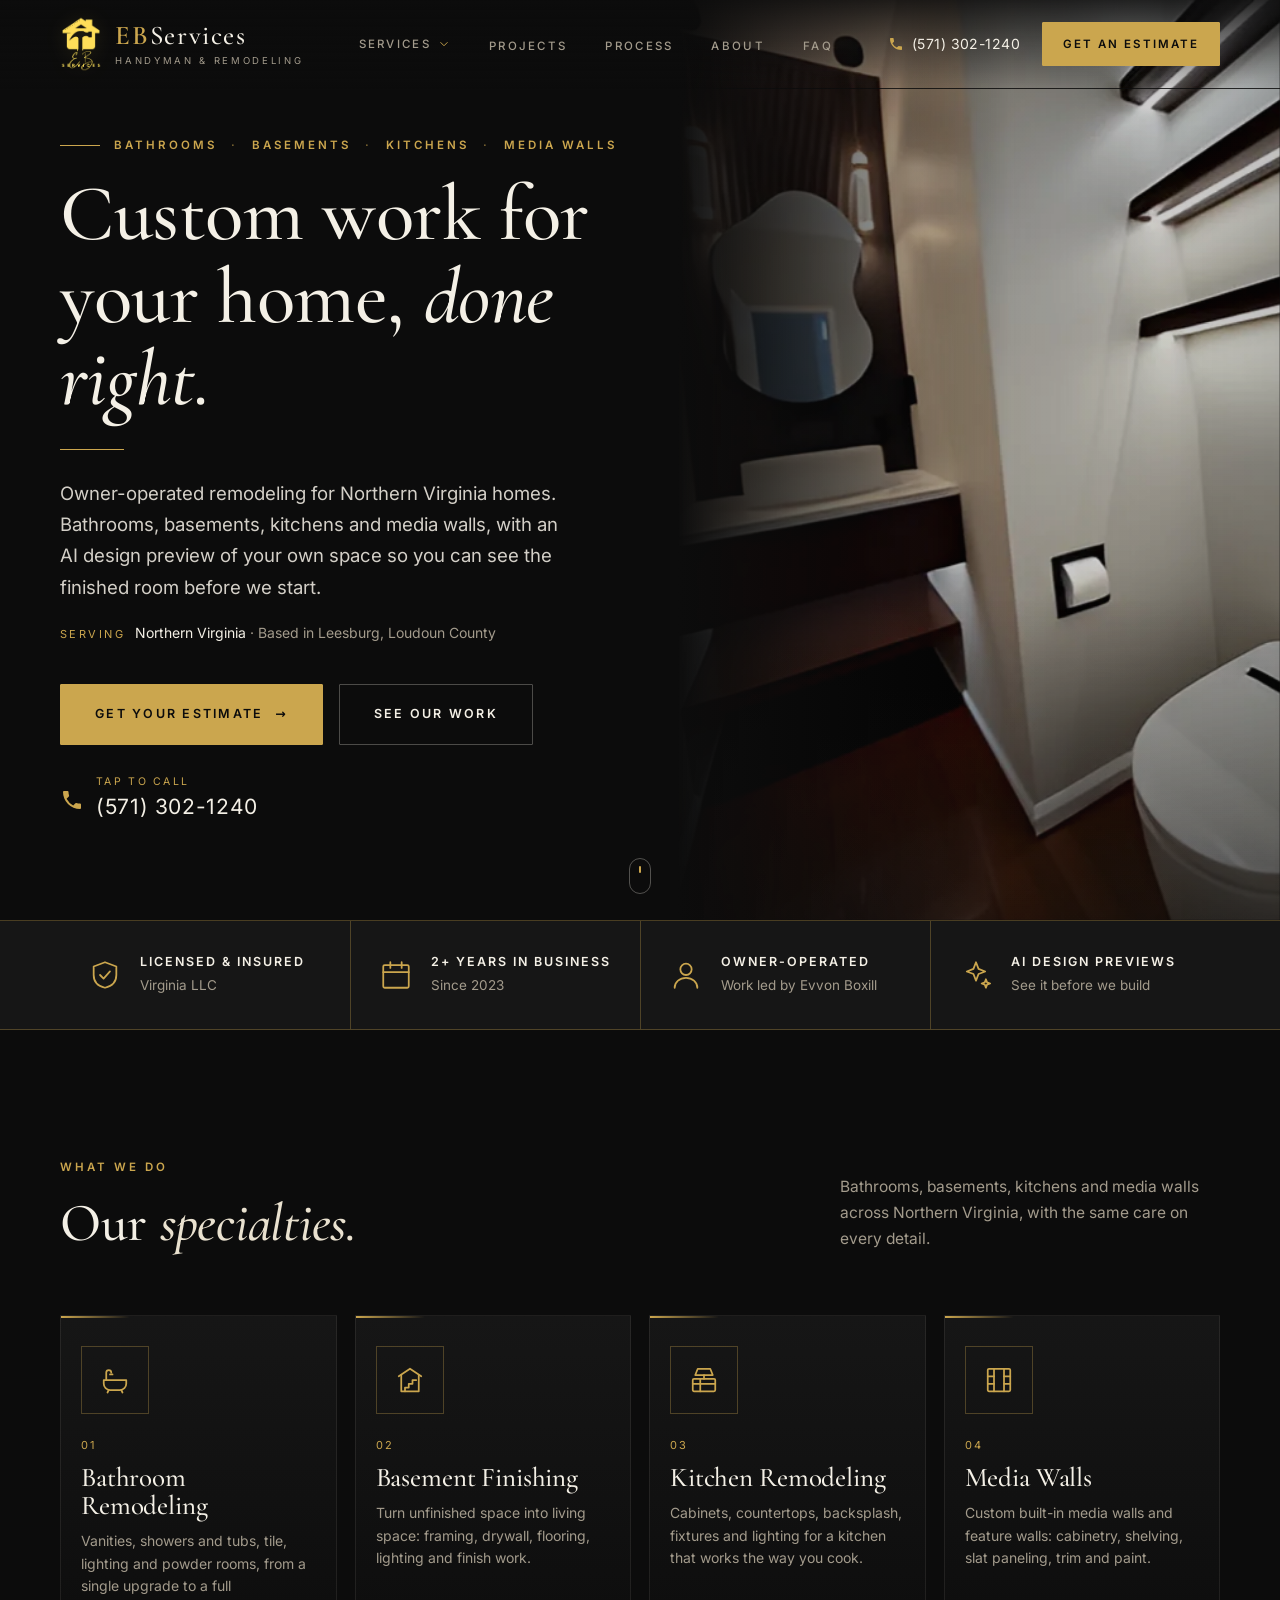
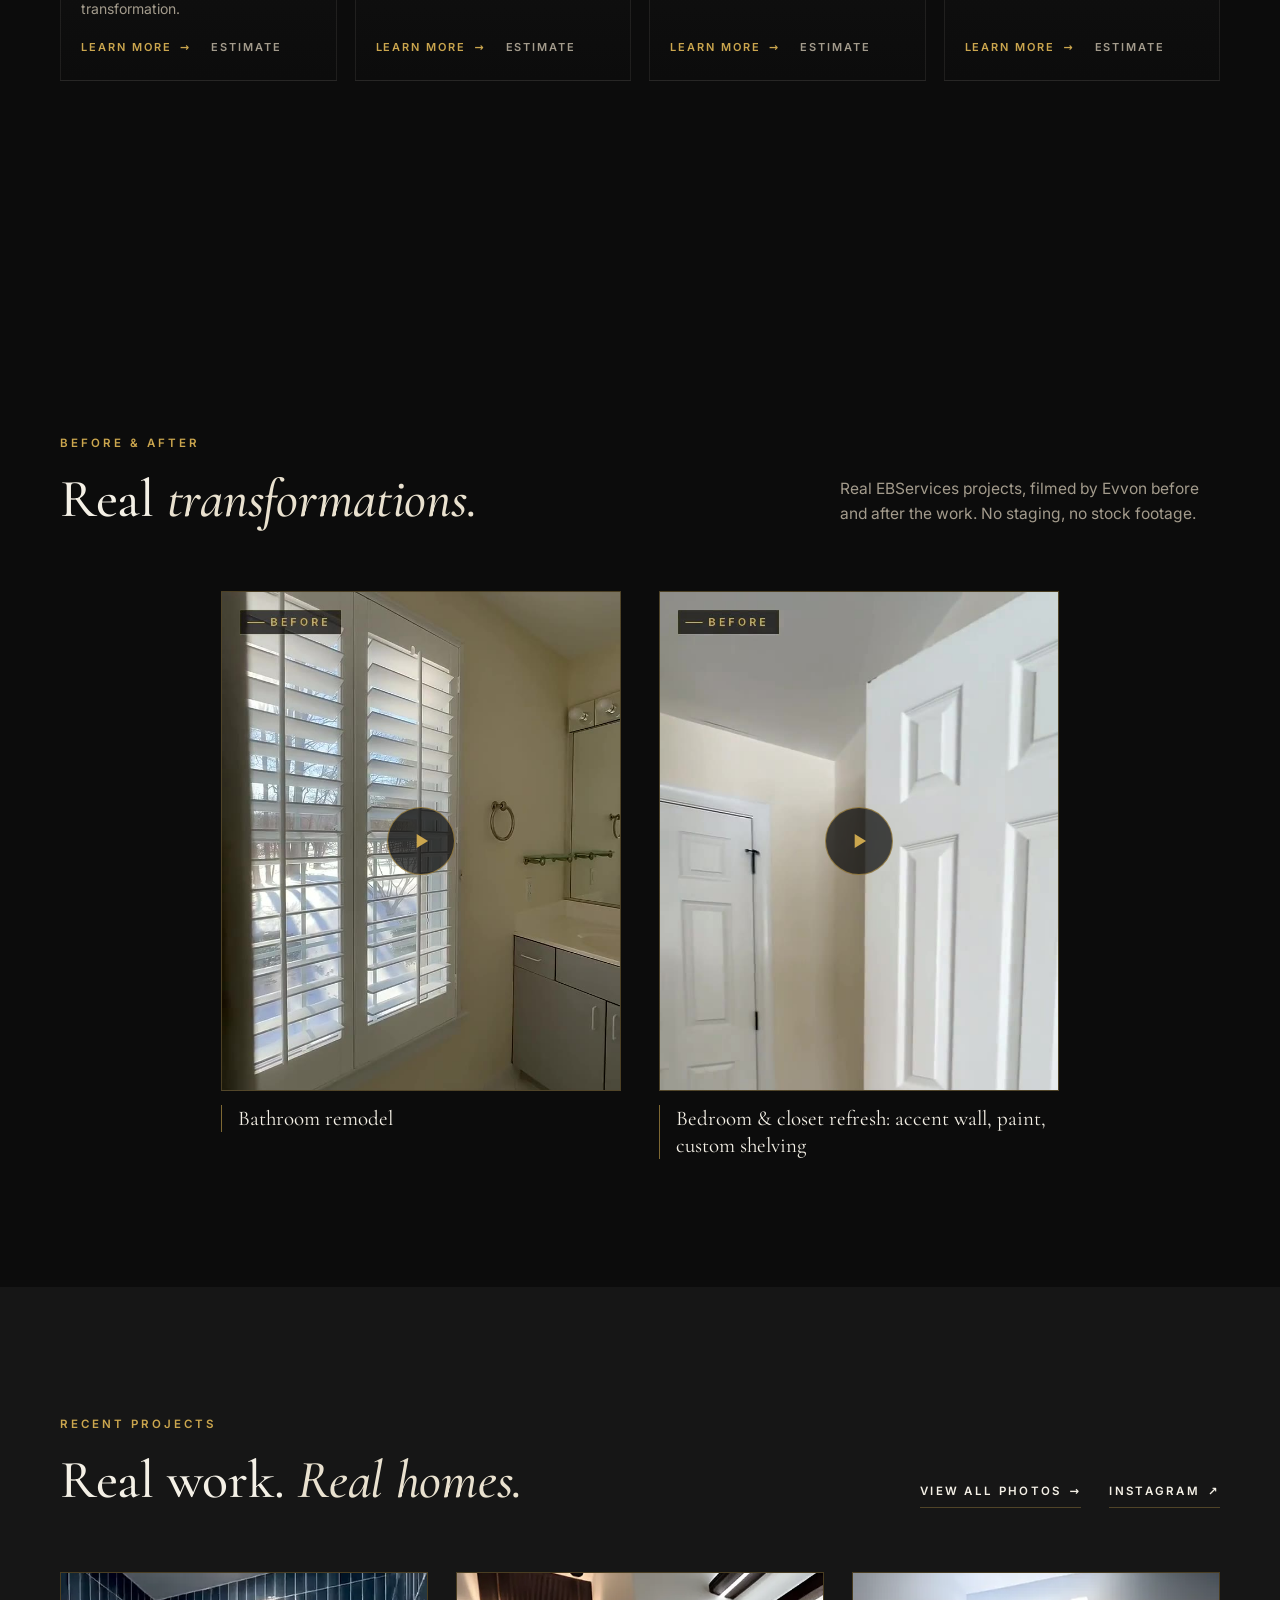
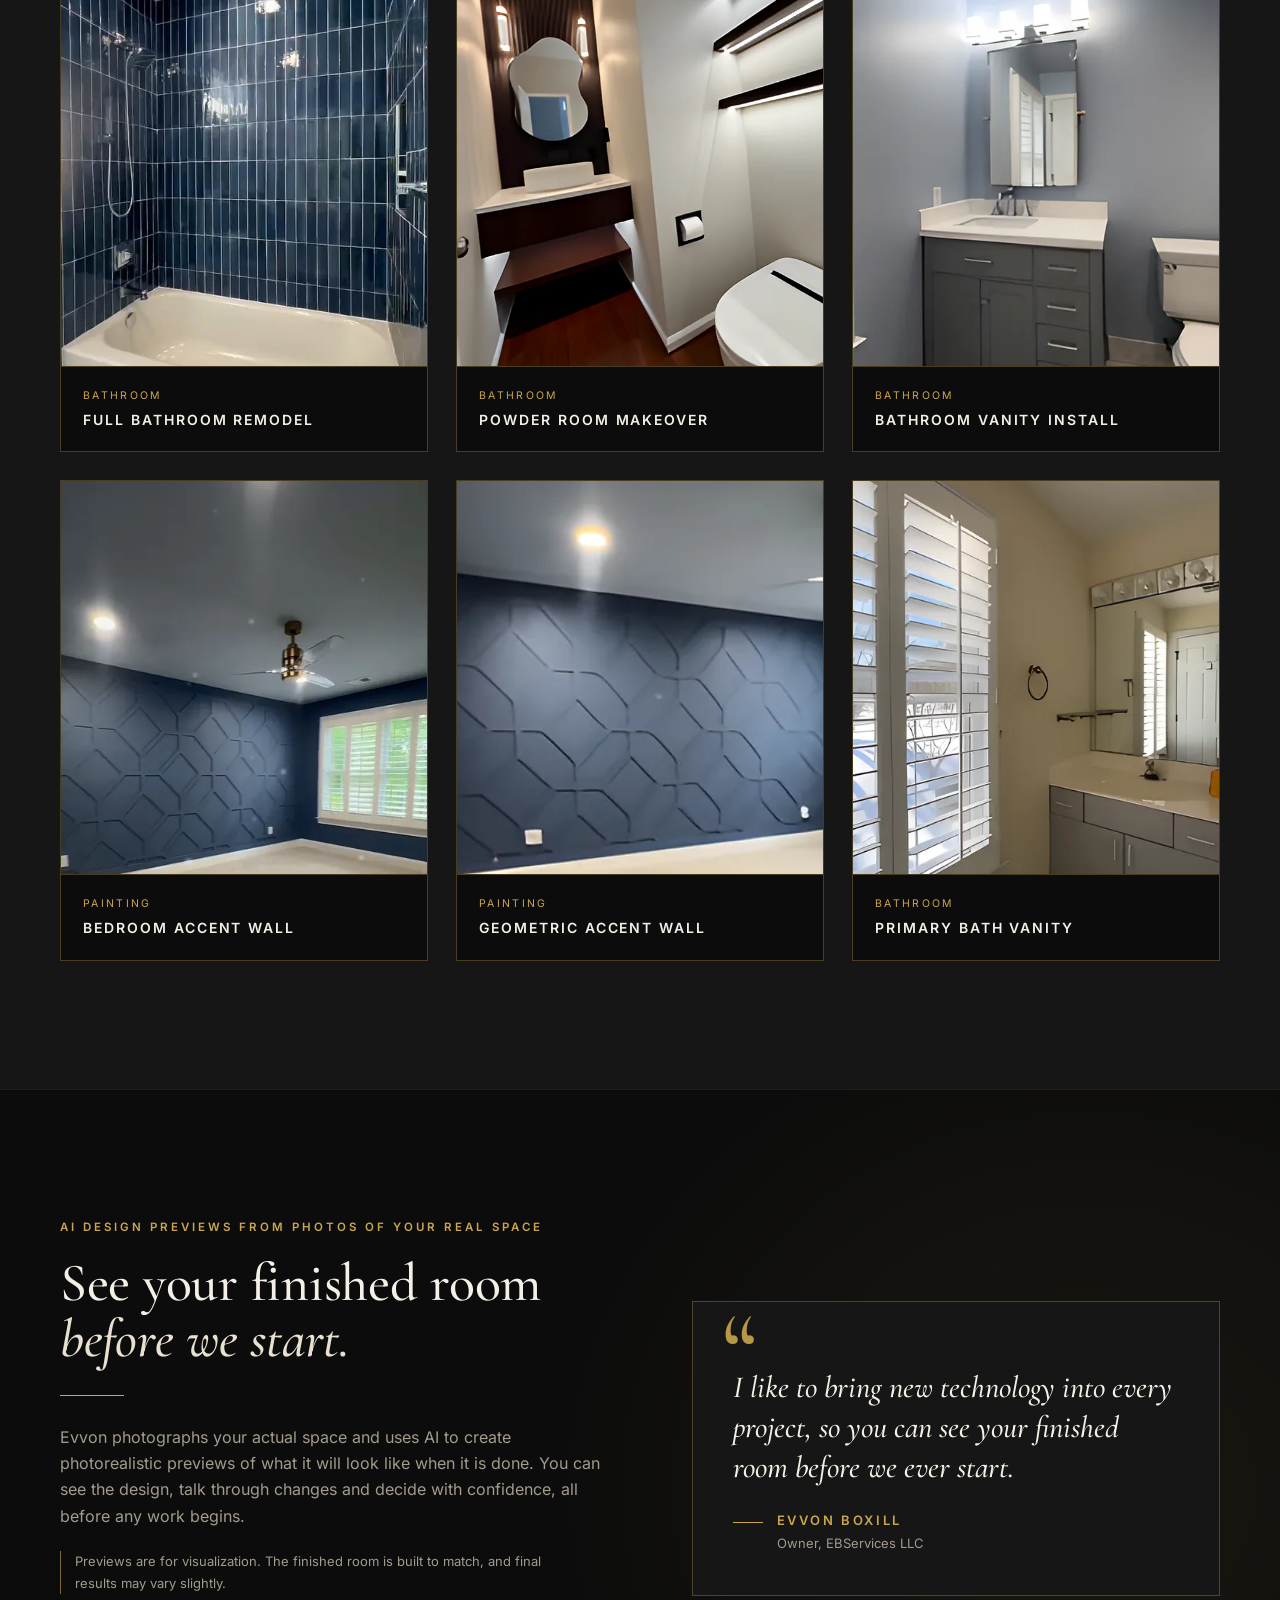
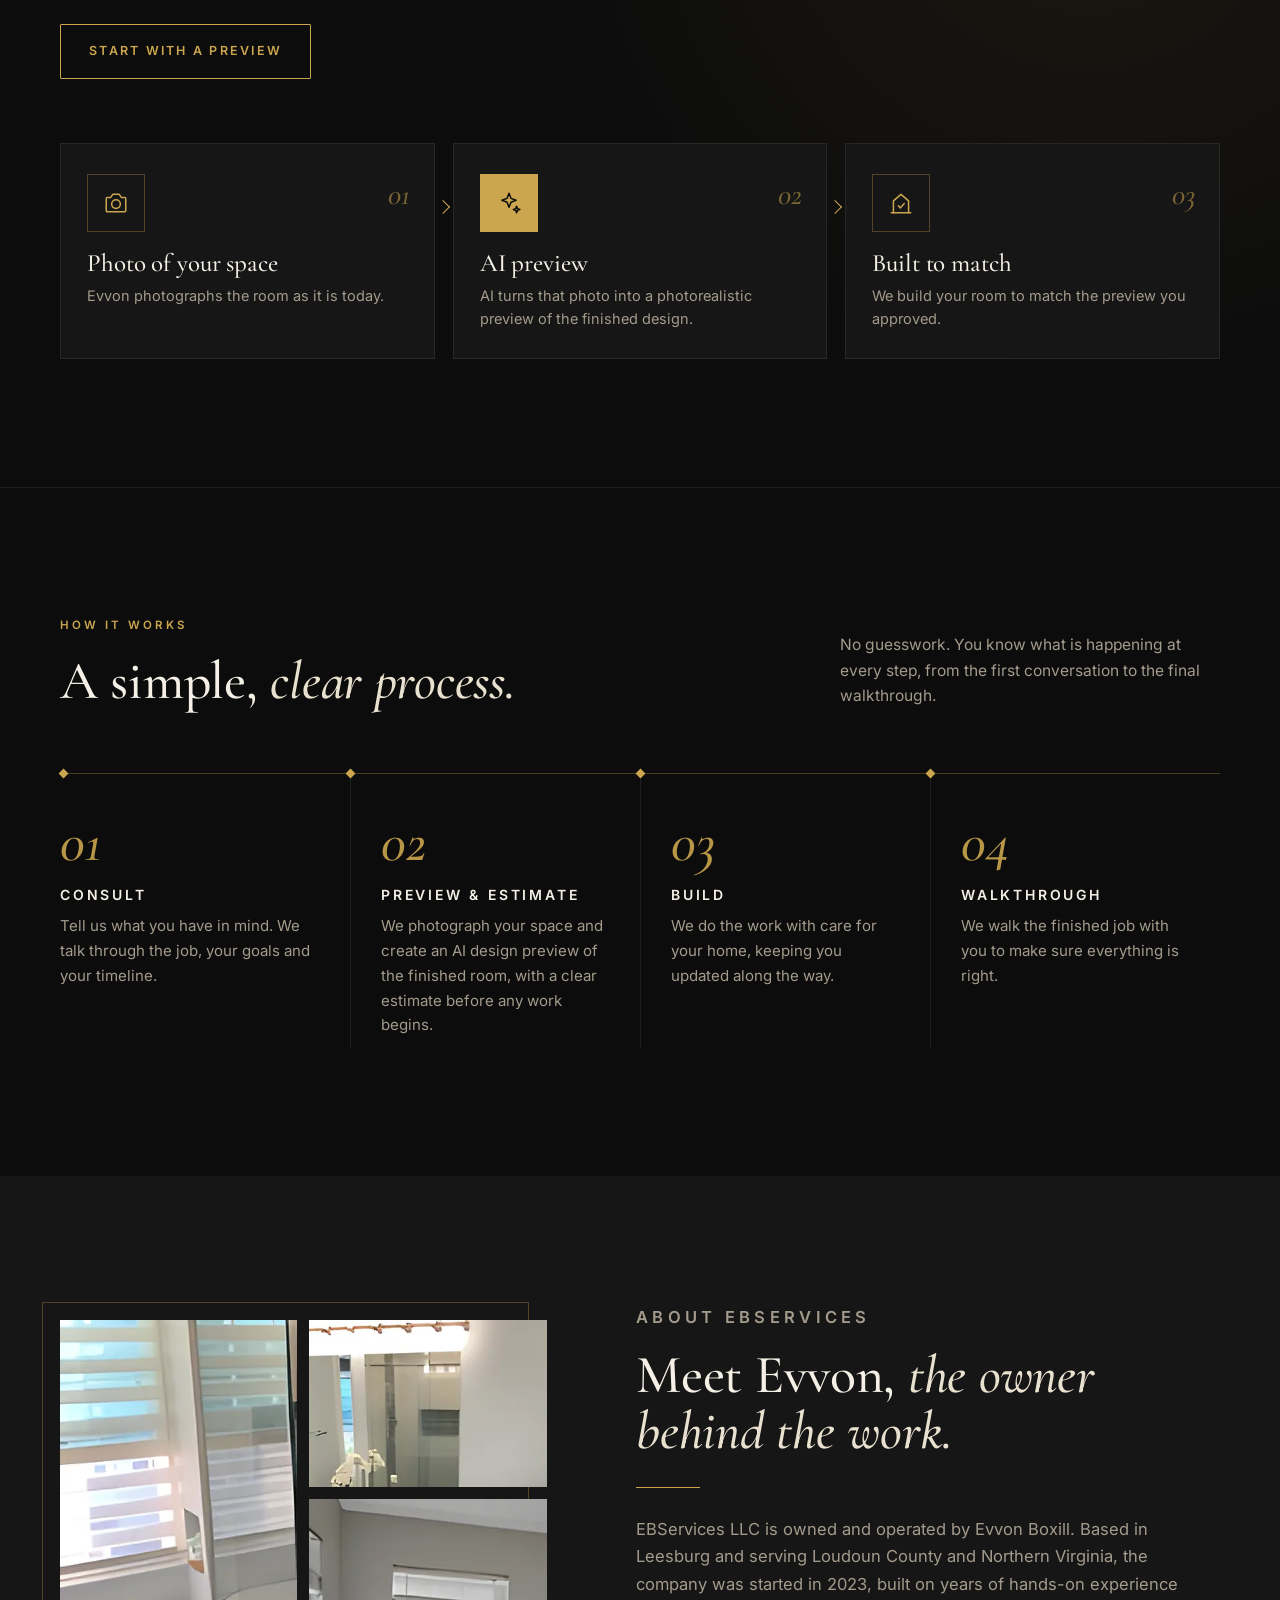
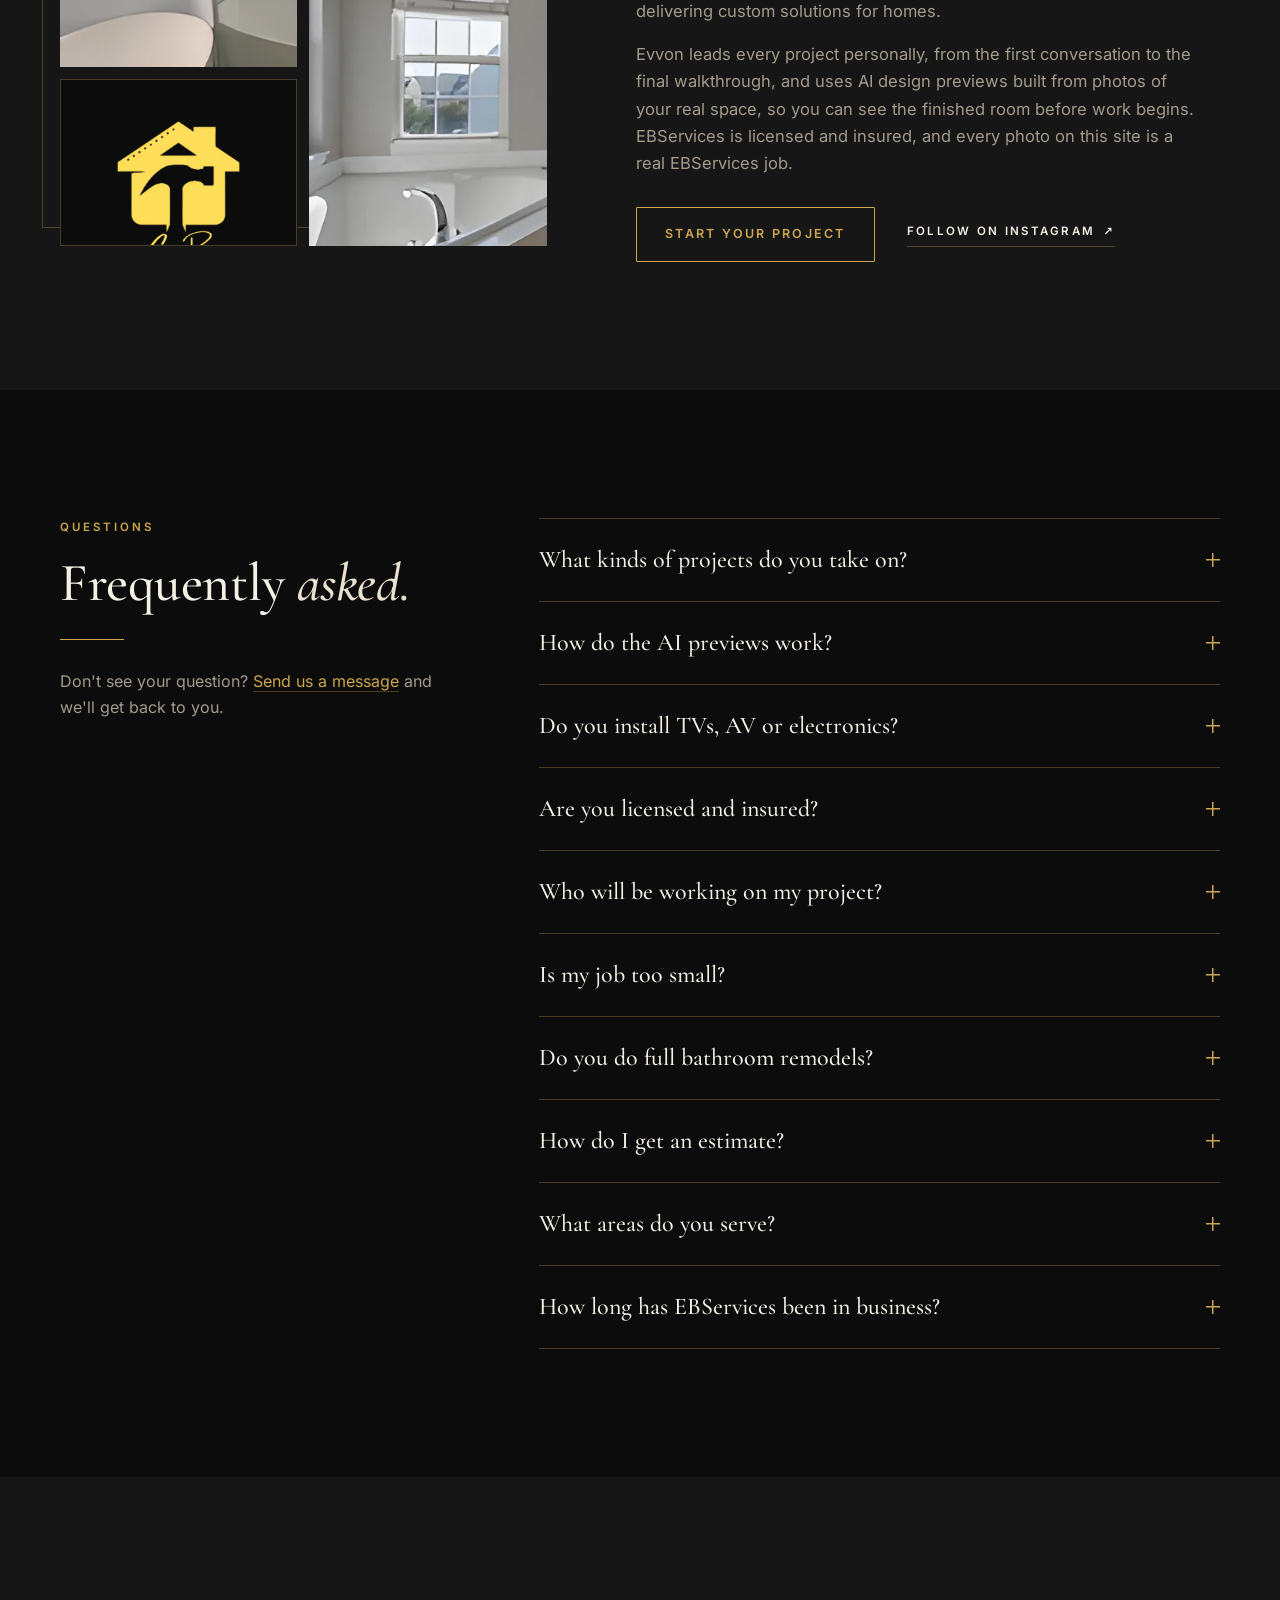
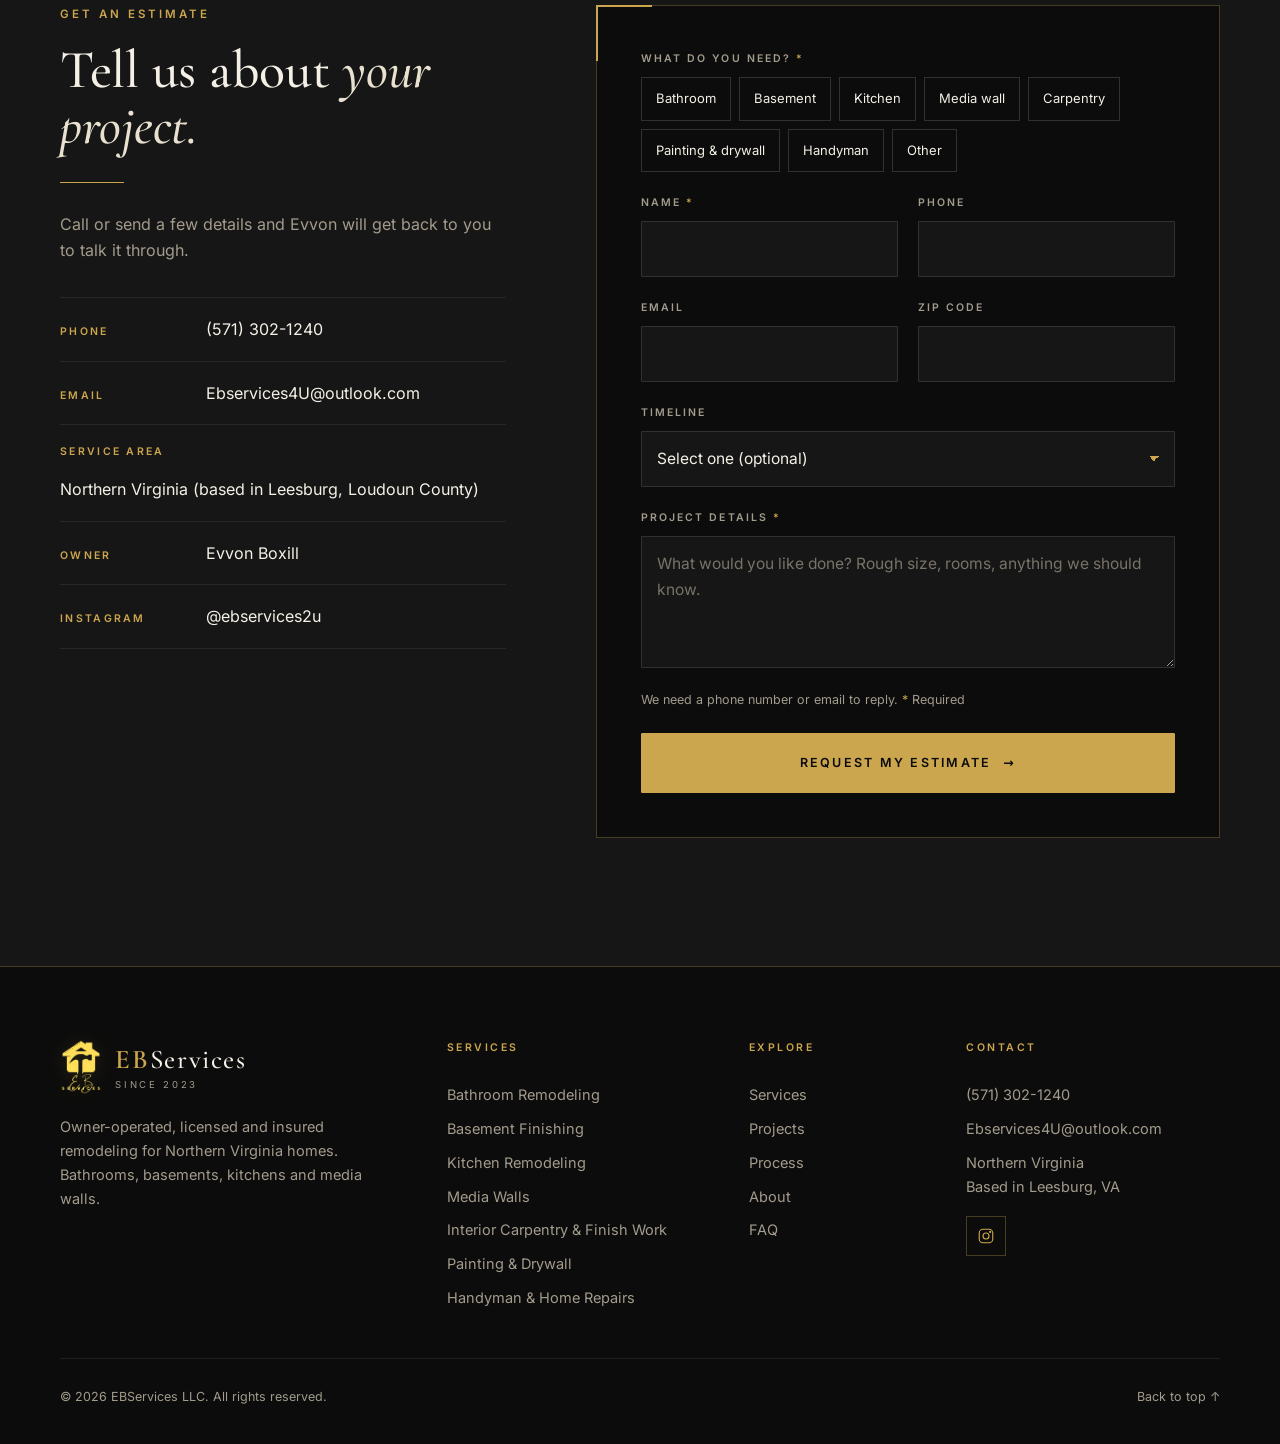
==== commit 2c338a4b: "Fix before/after videos on mobile: MP4 only, poster in HTML, iOS/Android autoplay attributes, failur" ====
--- a/index.html
+++ b/index.html
@@ -235,24 +235,18 @@
       <p class="section-intro">Real EBServices projects, filmed by Evvon before and after the work. No staging, no stock footage.</p>
     </div>
     <div class="ba-grid swipe">
-        <figure class="ba-video reveal">
-          <div class="ba-frame">
-            <video muted loop playsinline preload="none" width="720" height="900" data-poster="assets/video/bathroom-poster.jpg" aria-label="Before and after video of a full bathroom remodel by EBServices">
-              <source data-src="assets/video/bathroom.webm" type="video/webm">
-              <source data-src="assets/video/bathroom.mp4" type="video/mp4">
-            </video>
-            <noscript><img src="assets/video/bathroom-poster.jpg" width="720" height="900" alt="Before and after video of a full bathroom remodel by EBServices" loading="lazy"></noscript>
+        <figure class="ba-video">
+          <div class="ba-frame is-paused">
+            <img class="ba-poster" src="assets/video/bathroom-poster.jpg" width="720" height="900" alt="Before and after video of a full bathroom remodel by EBServices" loading="lazy" decoding="async">
+            <video muted autoplay loop playsinline webkit-playsinline disablepictureinpicture preload="none" width="720" height="900" poster="assets/video/bathroom-poster.jpg" data-src="assets/video/bathroom.mp4?v=2" aria-hidden="true" tabindex="-1"></video>
             <button type="button" class="ba-play" aria-label="Play video" aria-pressed="false"><svg class="i-play" viewBox="0 0 24 24" aria-hidden="true"><path d="M8 5.5v13l10.5-6.5z"/></svg><svg class="i-pause" viewBox="0 0 24 24" aria-hidden="true"><path d="M8 5h3v14H8zM13 5h3v14h-3z"/></svg></button>
           </div>
           <figcaption>Bathroom remodel</figcaption>
         </figure>
-        <figure class="ba-video reveal">
-          <div class="ba-frame">
-            <video muted loop playsinline preload="none" width="720" height="900" data-poster="assets/video/bedroom-poster.jpg" aria-label="Before and after video of a bedroom and walk-in closet refresh by EBServices">
-              <source data-src="assets/video/bedroom.webm" type="video/webm">
-              <source data-src="assets/video/bedroom.mp4" type="video/mp4">
-            </video>
-            <noscript><img src="assets/video/bedroom-poster.jpg" width="720" height="900" alt="Before and after video of a bedroom and walk-in closet refresh by EBServices" loading="lazy"></noscript>
+        <figure class="ba-video">
+          <div class="ba-frame is-paused">
+            <img class="ba-poster" src="assets/video/bedroom-poster.jpg" width="720" height="900" alt="Before and after video of a bedroom and walk-in closet refresh by EBServices" loading="lazy" decoding="async">
+            <video muted autoplay loop playsinline webkit-playsinline disablepictureinpicture preload="none" width="720" height="900" poster="assets/video/bedroom-poster.jpg" data-src="assets/video/bedroom.mp4?v=2" aria-hidden="true" tabindex="-1"></video>
             <button type="button" class="ba-play" aria-label="Play video" aria-pressed="false"><svg class="i-play" viewBox="0 0 24 24" aria-hidden="true"><path d="M8 5.5v13l10.5-6.5z"/></svg><svg class="i-pause" viewBox="0 0 24 24" aria-hidden="true"><path d="M8 5h3v14H8zM13 5h3v14h-3z"/></svg></button>
           </div>
           <figcaption>Bedroom &amp; closet refresh: accent wall, paint, custom shelving</figcaption>
--- a/css/style.css
+++ b/css/style.css
@@ -647,3 +647,9 @@
   .ba-grid.swipe::-webkit-scrollbar{display:none}
   .ba-grid.swipe > *{flex:0 0 82%;scroll-snap-align:center}
 }
+/* video robustness: poster image always visible underneath; video fades in only once it is actually playing */
+.ba-frame .ba-poster{position:absolute;inset:0;width:100%;height:100%;object-fit:cover;display:block}
+.ba-frame video{opacity:0;transition:opacity .35s var(--ease);background:transparent}
+.ba-frame.is-playing video{opacity:1}
+.ba-frame.is-failed video{display:none}
+.no-js .ba-play{display:none}
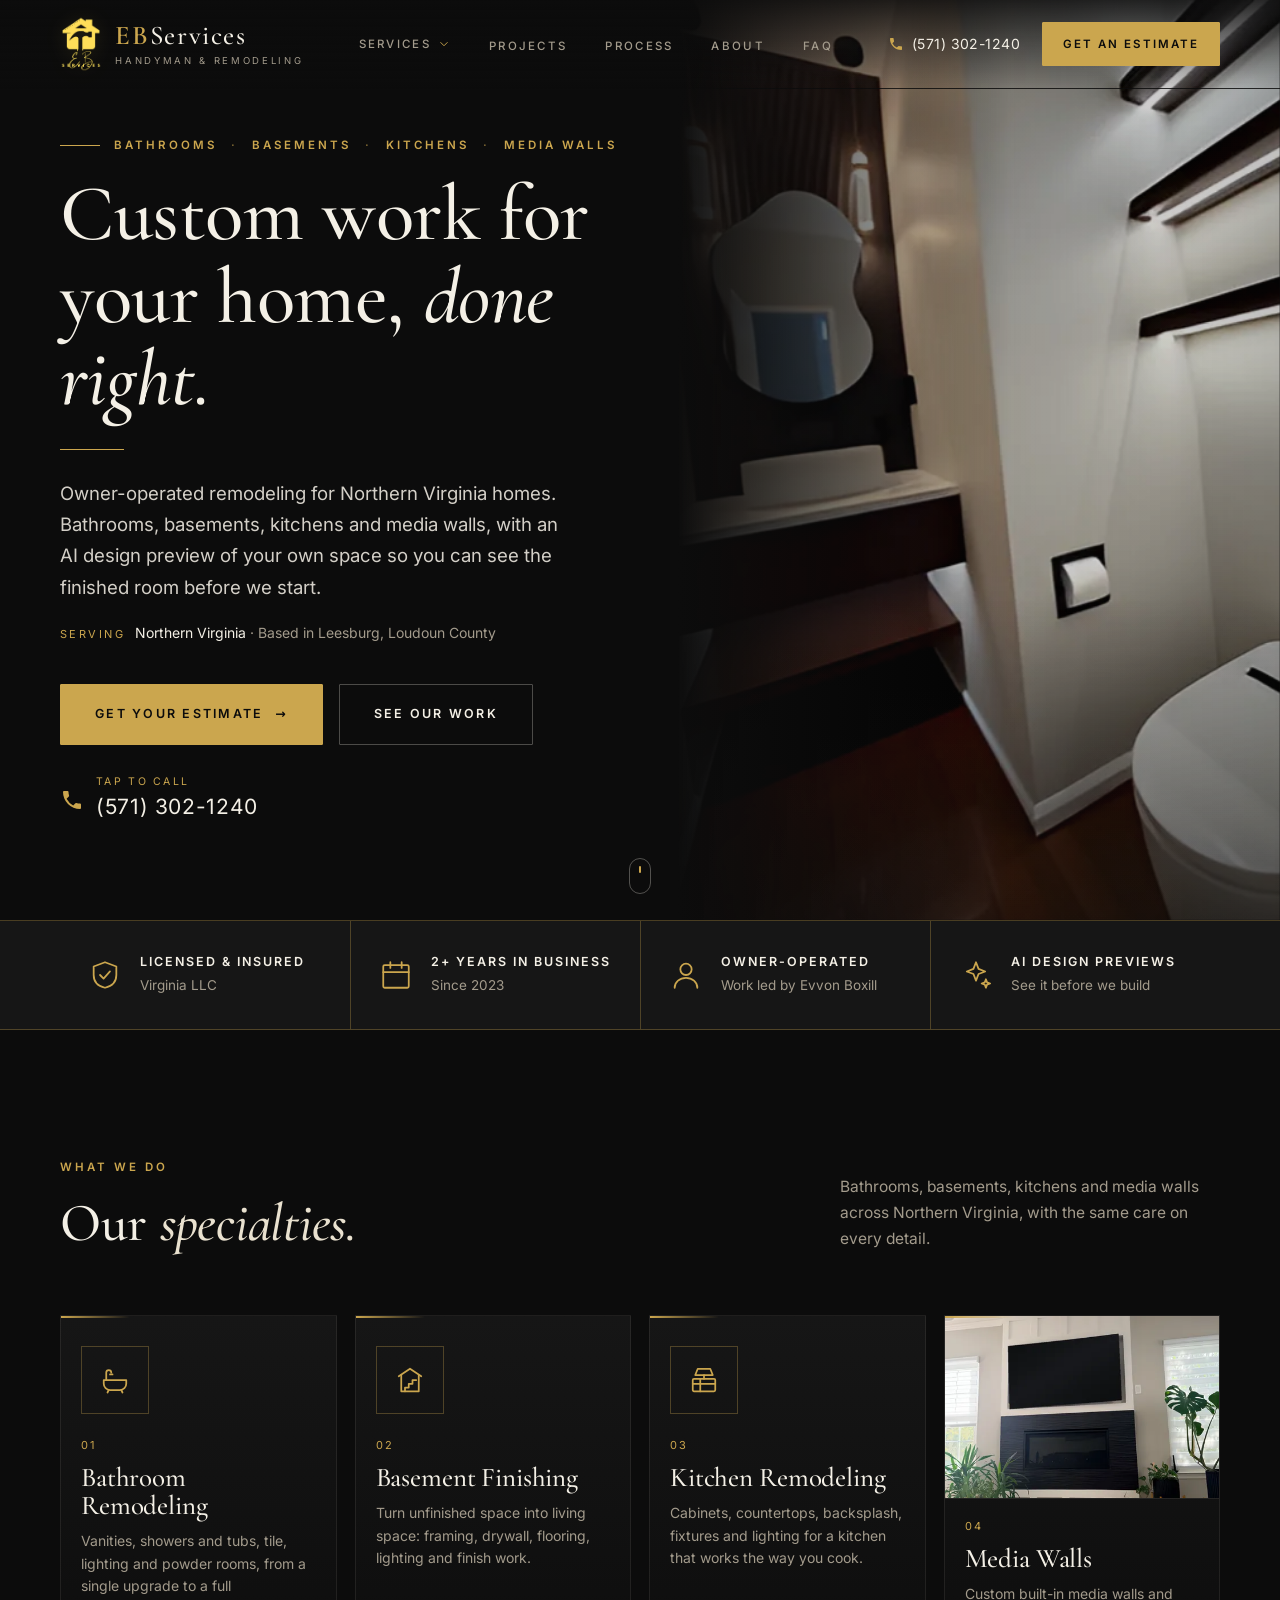
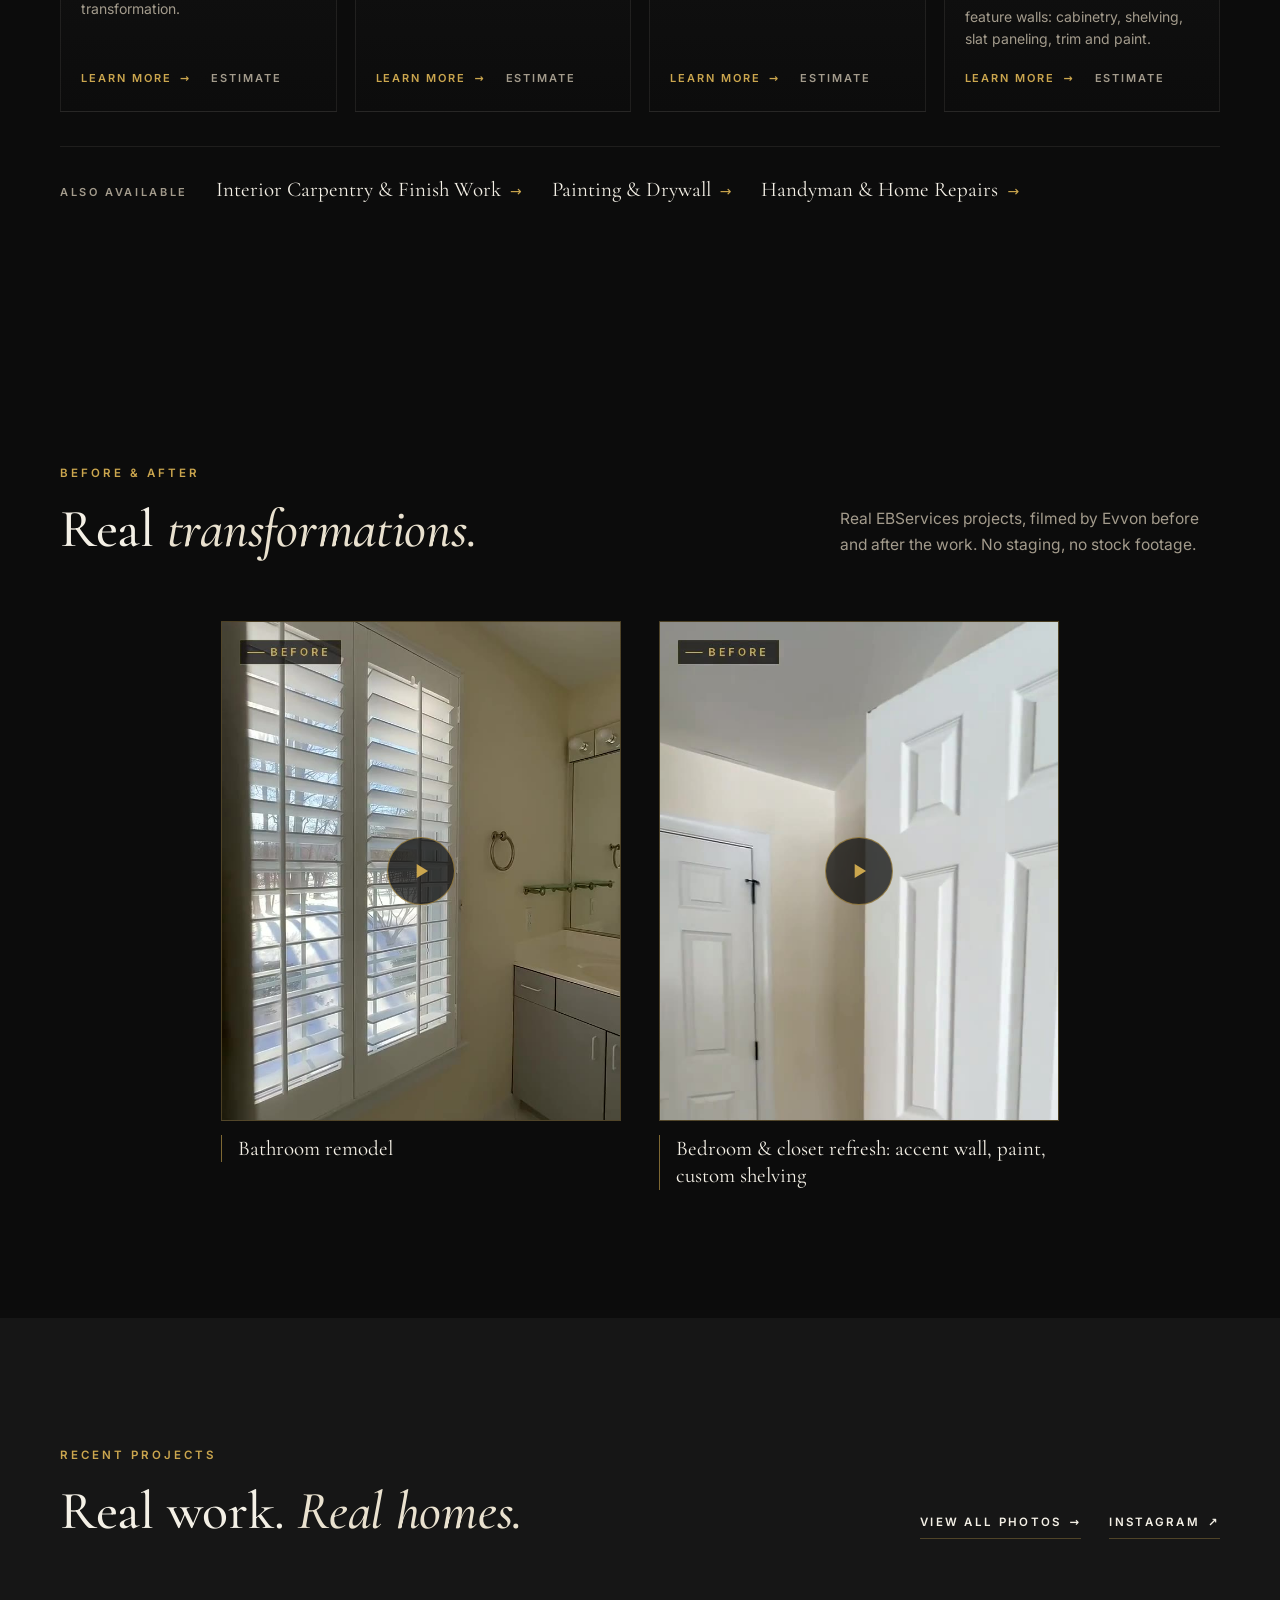
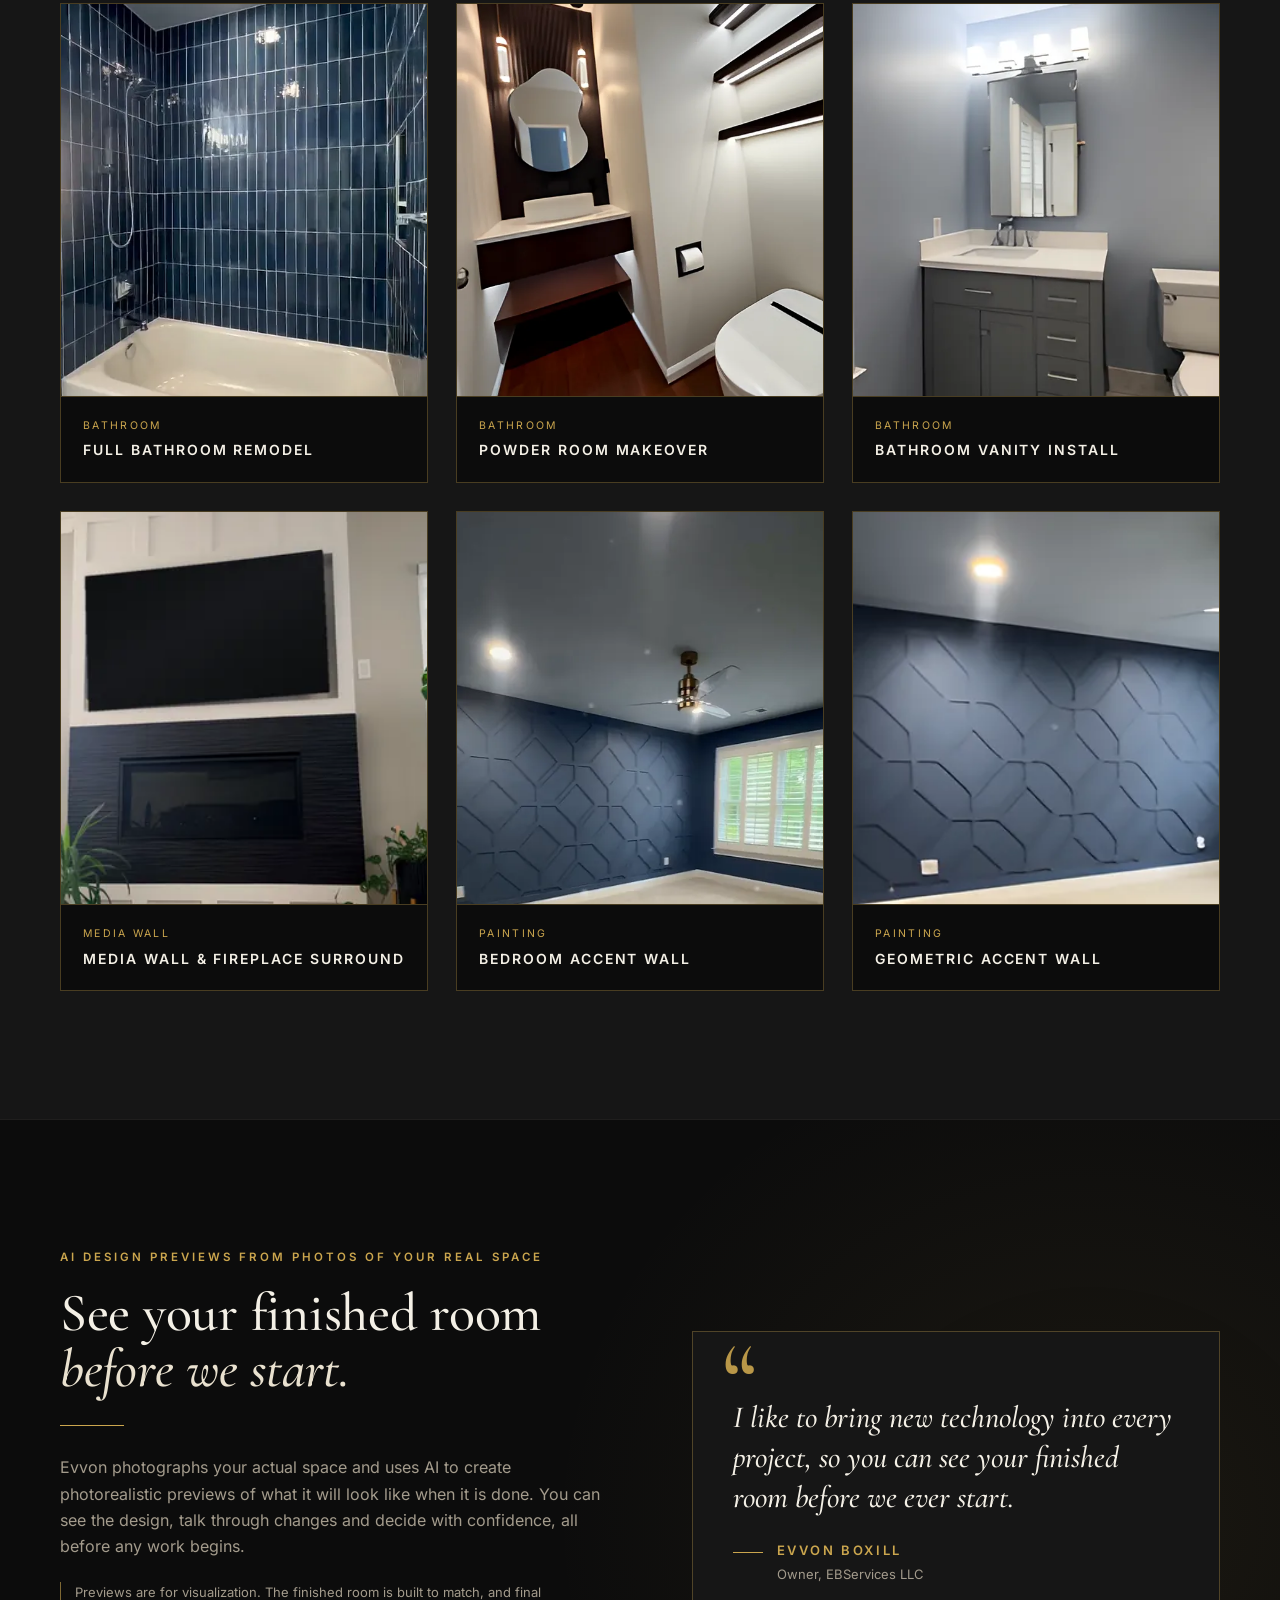
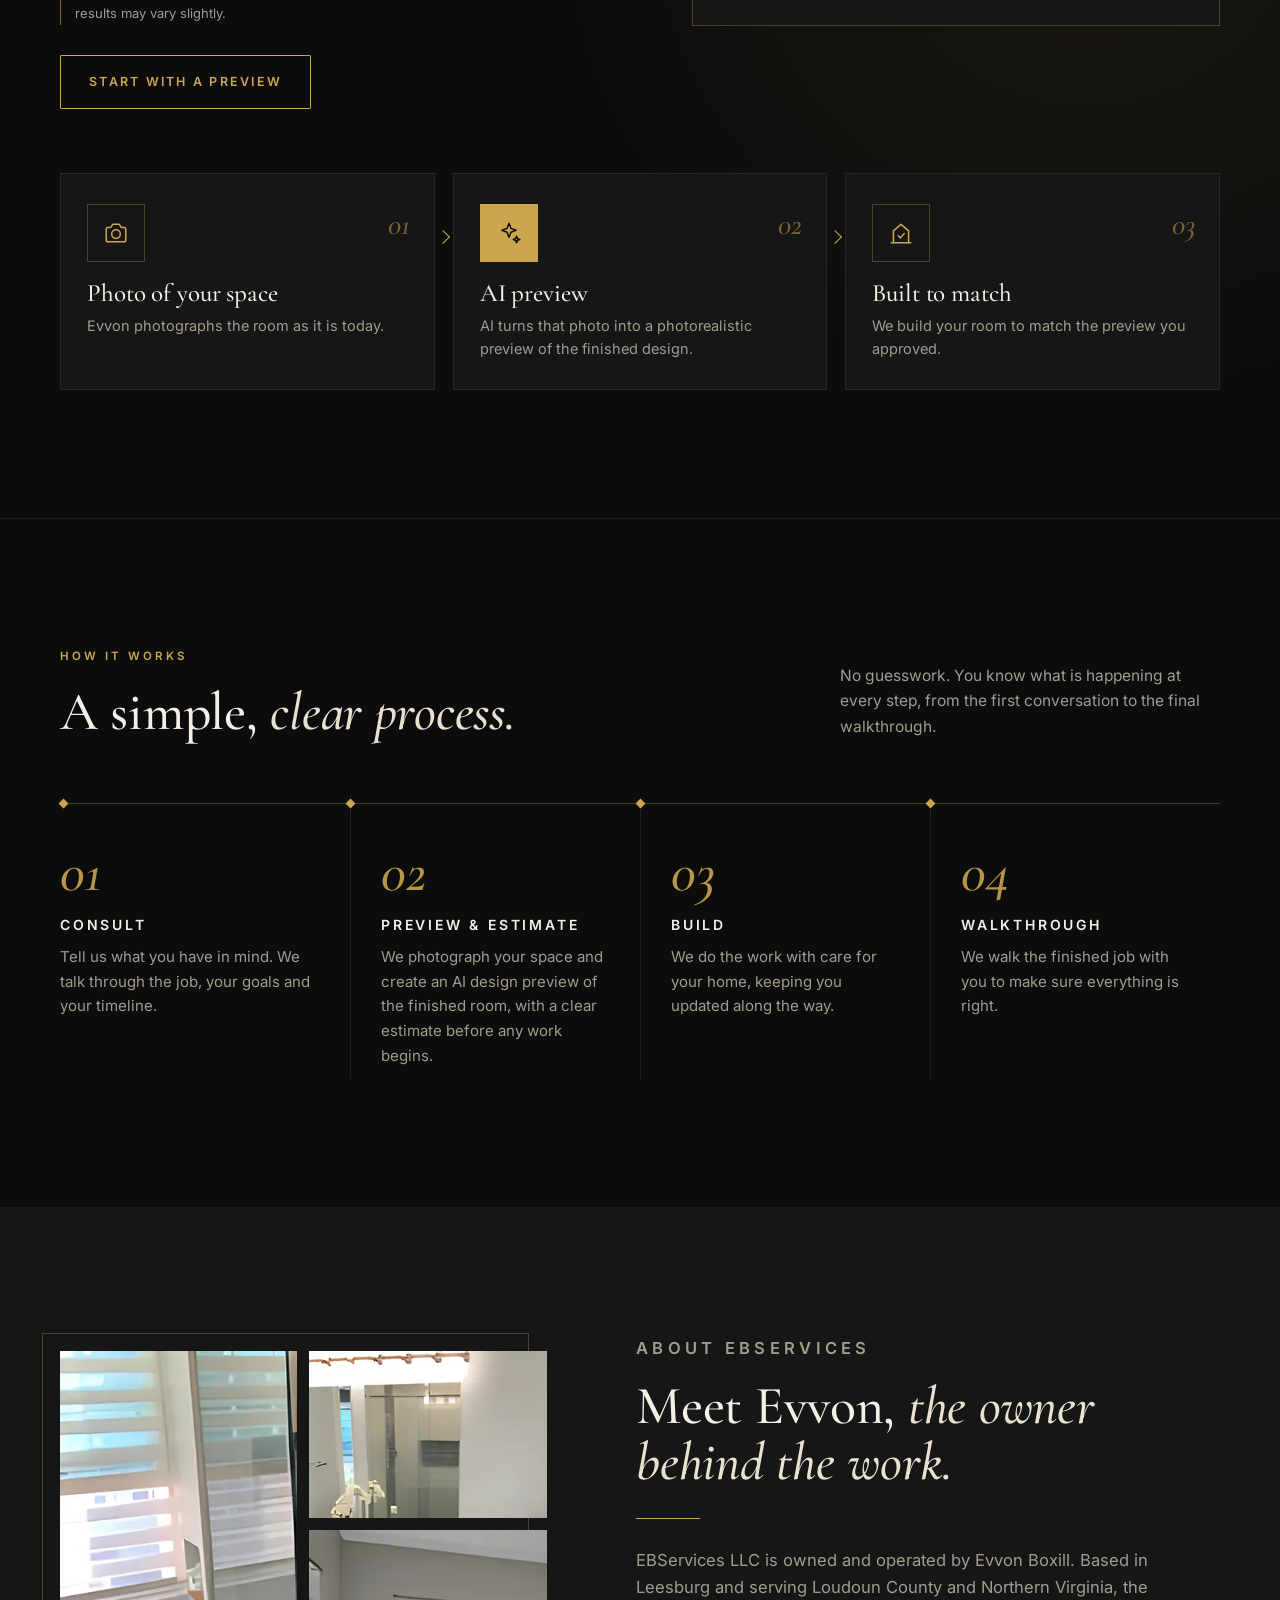
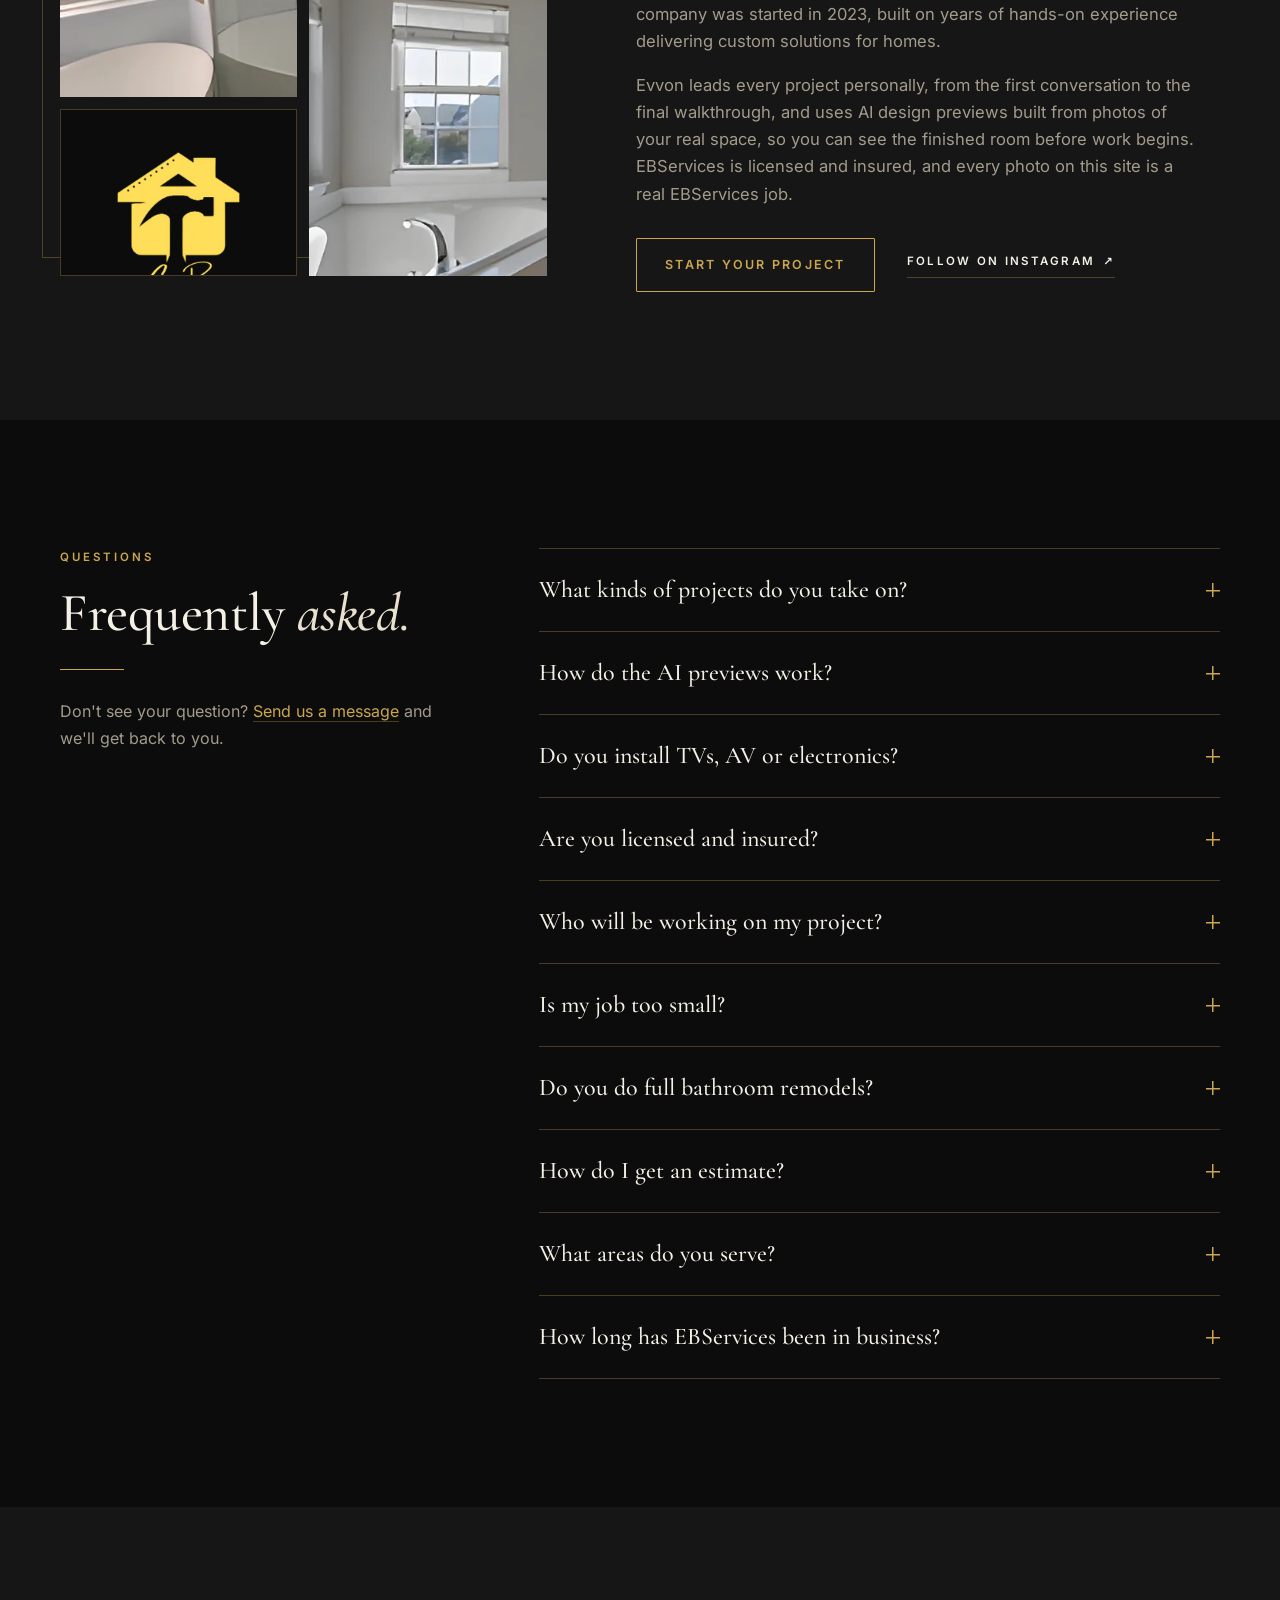
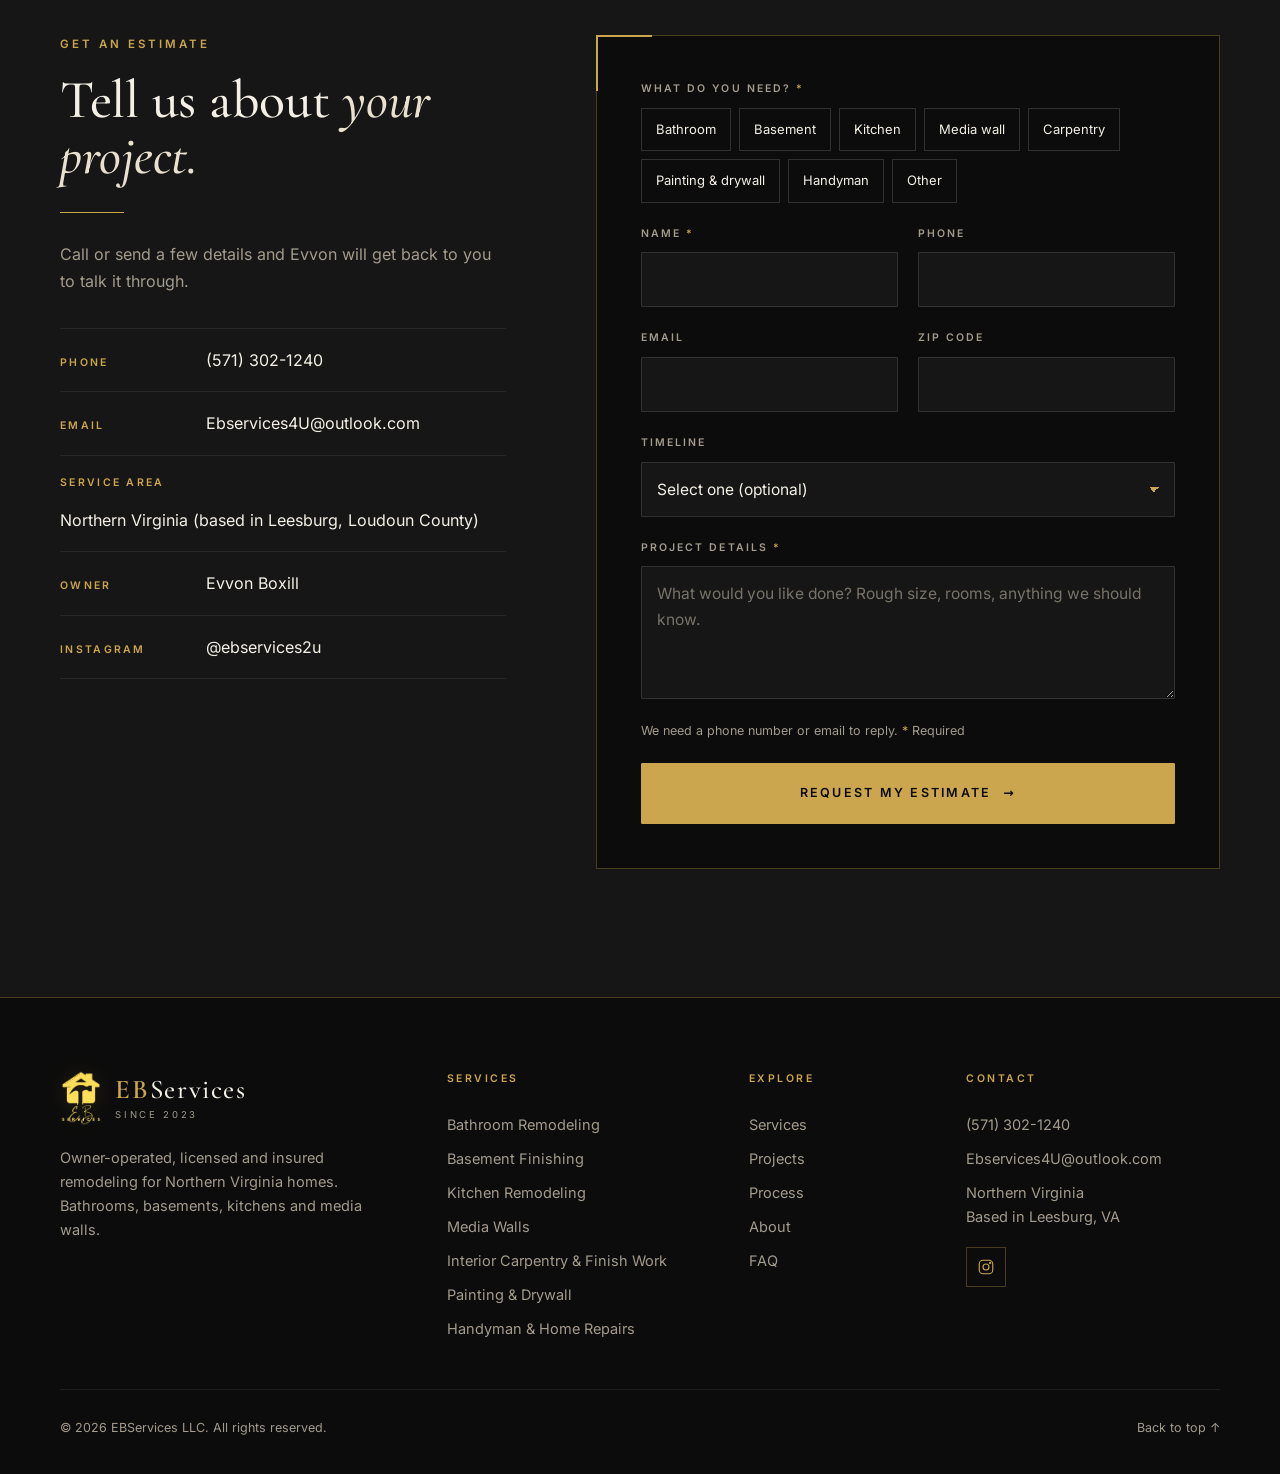
==== commit dafe1cfc: "One video plays at a time; media wall before/after from owner photos (TV screens blacked out)" ====
--- a/index.html
+++ b/index.html
@@ -205,7 +205,7 @@
           </div>
         </article>
         <article class="service service-feature reveal" style="--d:210ms">
-          <a class="service-icon" href="/media-walls/" tabindex="-1" aria-hidden="true"><svg viewBox="0 0 24 24"><rect x="3" y="3" width="18" height="18" rx="1"/><path d="M8 3v18M16 3v18"/><path d="M3 9h5M3 15h5M16 9h5M16 15h5"/></svg></a>
+          <a class="service-photo" href="/media-walls/" tabindex="-1" aria-hidden="true"><img src="assets/img/mw-after-1.webp" srcset="assets/img/mw-after-1-480.webp 480w, assets/img/mw-after-1.webp 1080w" sizes="(max-width: 640px) 46vw, (max-width: 1180px) 45vw, 280px" width="1080" height="720" alt="" loading="lazy" decoding="async"></a>
           <div class="service-body">
             <span class="service-num">04</span>
             <h3><a href="/media-walls/">Media Walls</a></h3>
@@ -238,7 +238,7 @@
         <figure class="ba-video">
           <div class="ba-frame is-paused">
             <img class="ba-poster" src="assets/video/bathroom-poster.jpg" width="720" height="900" alt="Before and after video of a full bathroom remodel by EBServices" loading="lazy" decoding="async">
-            <video muted autoplay loop playsinline webkit-playsinline disablepictureinpicture preload="none" width="720" height="900" poster="assets/video/bathroom-poster.jpg" data-src="assets/video/bathroom.mp4?v=2" aria-hidden="true" tabindex="-1"></video>
+            <video muted loop playsinline webkit-playsinline disablepictureinpicture preload="none" width="720" height="900" poster="assets/video/bathroom-poster.jpg" data-src="assets/video/bathroom.mp4?v=2" aria-hidden="true" tabindex="-1"></video>
             <button type="button" class="ba-play" aria-label="Play video" aria-pressed="false"><svg class="i-play" viewBox="0 0 24 24" aria-hidden="true"><path d="M8 5.5v13l10.5-6.5z"/></svg><svg class="i-pause" viewBox="0 0 24 24" aria-hidden="true"><path d="M8 5h3v14H8zM13 5h3v14h-3z"/></svg></button>
           </div>
           <figcaption>Bathroom remodel</figcaption>
@@ -246,7 +246,7 @@
         <figure class="ba-video">
           <div class="ba-frame is-paused">
             <img class="ba-poster" src="assets/video/bedroom-poster.jpg" width="720" height="900" alt="Before and after video of a bedroom and walk-in closet refresh by EBServices" loading="lazy" decoding="async">
-            <video muted autoplay loop playsinline webkit-playsinline disablepictureinpicture preload="none" width="720" height="900" poster="assets/video/bedroom-poster.jpg" data-src="assets/video/bedroom.mp4?v=2" aria-hidden="true" tabindex="-1"></video>
+            <video muted loop playsinline webkit-playsinline disablepictureinpicture preload="none" width="720" height="900" poster="assets/video/bedroom-poster.jpg" data-src="assets/video/bedroom.mp4?v=2" aria-hidden="true" tabindex="-1"></video>
             <button type="button" class="ba-play" aria-label="Play video" aria-pressed="false"><svg class="i-play" viewBox="0 0 24 24" aria-hidden="true"><path d="M8 5.5v13l10.5-6.5z"/></svg><svg class="i-pause" viewBox="0 0 24 24" aria-hidden="true"><path d="M8 5h3v14H8zM13 5h3v14h-3z"/></svg></button>
           </div>
           <figcaption>Bedroom &amp; closet refresh: accent wall, paint, custom shelving</figcaption>
@@ -288,22 +288,22 @@
           <figcaption class="project-meta"><span class="tag">Bathroom</span><h3>Bathroom Vanity Install</h3></figcaption>
         </figure>
         <figure class="project-card reveal" style="--d:0ms">
-          <button type="button" class="project-open" data-gallery data-index="3" data-full="assets/img/bedroom-after.webp" data-title="Bedroom Accent Wall" data-alt="Bedroom with a navy geometric accent wall, blue walls and plantation shutters" aria-label="View larger photo: Bedroom Accent Wall">
+          <button type="button" class="project-open" data-gallery data-index="3" data-full="assets/img/mw-after-1.webp" data-title="Media Wall &amp; Fireplace Surround" data-alt="Finished media wall with white paneling and a black textured fireplace surround" aria-label="View larger photo: Media Wall &amp; Fireplace Surround">
+            <span class="project-img"><img src="assets/img/mw-after-1.webp" srcset="assets/img/mw-after-1-480.webp 480w, assets/img/mw-after-1.webp 1080w" sizes="(max-width: 640px) 50vw, (max-width: 1000px) 45vw, 380px" width="1080" height="720" alt="Finished media wall with white paneling and a black textured fireplace surround" loading="lazy" decoding="async"><span class="zoom" aria-hidden="true"><svg viewBox="0 0 24 24"><circle cx="11" cy="11" r="6.5"/><path d="M16 16l4.5 4.5M11 8v6M8 11h6"/></svg></span></span>
+          </button>
+          <figcaption class="project-meta"><span class="tag">Media Wall</span><h3>Media Wall &amp; Fireplace Surround</h3></figcaption>
+        </figure>
+        <figure class="project-card reveal" style="--d:80ms">
+          <button type="button" class="project-open" data-gallery data-index="4" data-full="assets/img/bedroom-after.webp" data-title="Bedroom Accent Wall" data-alt="Bedroom with a navy geometric accent wall, blue walls and plantation shutters" aria-label="View larger photo: Bedroom Accent Wall">
             <span class="project-img"><img src="assets/img/bedroom-after.webp" srcset="assets/img/bedroom-after-480.webp 480w, assets/img/bedroom-after.webp 720w" sizes="(max-width: 640px) 50vw, (max-width: 1000px) 45vw, 380px" width="720" height="900" alt="Bedroom with a navy geometric accent wall, blue walls and plantation shutters" loading="lazy" decoding="async"><span class="zoom" aria-hidden="true"><svg viewBox="0 0 24 24"><circle cx="11" cy="11" r="6.5"/><path d="M16 16l4.5 4.5M11 8v6M8 11h6"/></svg></span></span>
           </button>
           <figcaption class="project-meta"><span class="tag">Painting</span><h3>Bedroom Accent Wall</h3></figcaption>
         </figure>
-        <figure class="project-card reveal" style="--d:80ms">
-          <button type="button" class="project-open" data-gallery data-index="4" data-full="assets/img/accent-wall.webp" data-title="Geometric Accent Wall" data-alt="Navy accent wall with a geometric hexagon trim pattern" aria-label="View larger photo: Geometric Accent Wall">
+        <figure class="project-card reveal" style="--d:160ms">
+          <button type="button" class="project-open" data-gallery data-index="5" data-full="assets/img/accent-wall.webp" data-title="Geometric Accent Wall" data-alt="Navy accent wall with a geometric hexagon trim pattern" aria-label="View larger photo: Geometric Accent Wall">
             <span class="project-img"><img src="assets/img/accent-wall.webp" srcset="assets/img/accent-wall-480.webp 480w, assets/img/accent-wall.webp 592w" sizes="(max-width: 640px) 50vw, (max-width: 1000px) 45vw, 380px" width="592" height="424" alt="Navy accent wall with a geometric hexagon trim pattern" loading="lazy" decoding="async"><span class="zoom" aria-hidden="true"><svg viewBox="0 0 24 24"><circle cx="11" cy="11" r="6.5"/><path d="M16 16l4.5 4.5M11 8v6M8 11h6"/></svg></span></span>
           </button>
           <figcaption class="project-meta"><span class="tag">Painting</span><h3>Geometric Accent Wall</h3></figcaption>
-        </figure>
-        <figure class="project-card reveal" style="--d:160ms">
-          <button type="button" class="project-open" data-gallery data-index="5" data-full="assets/img/vanity-shutters.webp" data-title="Primary Bath Vanity" data-alt="Long primary bathroom vanity with gray cabinets next to plantation shutters" aria-label="View larger photo: Primary Bath Vanity">
-            <span class="project-img"><img src="assets/img/vanity-shutters.webp" srcset="assets/img/vanity-shutters-480.webp 480w, assets/img/vanity-shutters.webp 708w" sizes="(max-width: 640px) 50vw, (max-width: 1000px) 45vw, 380px" width="708" height="1168" alt="Long primary bathroom vanity with gray cabinets next to plantation shutters" loading="lazy" decoding="async"><span class="zoom" aria-hidden="true"><svg viewBox="0 0 24 24"><circle cx="11" cy="11" r="6.5"/><path d="M16 16l4.5 4.5M11 8v6M8 11h6"/></svg></span></span>
-          </button>
-          <figcaption class="project-meta"><span class="tag">Bathroom</span><h3>Primary Bath Vanity</h3></figcaption>
         </figure>
     </div>
   </div>
@@ -589,14 +589,17 @@
     <button type="button" class="lb-btn lb-close" aria-label="Close gallery"><svg viewBox="0 0 24 24" aria-hidden="true"><path d="M6 6l12 12M18 6L6 18"/></svg></button>
   </div>
   <div class="lb-hidden" hidden>
-        <button type="button" class="gallery-extra" data-gallery data-index="6" data-full="assets/img/powder-room.webp" data-title="Powder Room Refresh" data-alt="Powder room with pedestal sink, oval mirror and wall sconce" hidden></button>
-        <button type="button" class="gallery-extra" data-gallery data-index="7" data-full="assets/img/closet-shelving.webp" data-title="Door & Pantry Shelving" data-alt="Six-panel door opening onto a pantry closet with new shelving" hidden></button>
-        <button type="button" class="gallery-extra" data-gallery data-index="8" data-full="assets/img/interior-door.webp" data-title="Interior Door Install" data-alt="New white six-panel interior door with black lever handle" hidden></button>
-        <button type="button" class="gallery-extra" data-gallery data-index="9" data-full="assets/img/glass-shower.webp" data-title="Glass Shower & Tub" data-alt="Frameless glass shower beside a freestanding soaking tub" hidden></button>
-        <button type="button" class="gallery-extra" data-gallery data-index="10" data-full="assets/img/vanity-black.webp" data-title="Vessel Sink Vanity" data-alt="Black vanity with vessel sink, round mirror and recessed niche" hidden></button>
-        <button type="button" class="gallery-extra" data-gallery data-index="11" data-full="assets/img/garden-tub.webp" data-title="Garden Tub Bathroom" data-alt="Corner garden tub with window and glass shower" hidden></button>
-        <button type="button" class="gallery-extra" data-gallery data-index="12" data-full="assets/img/bath-after-toilet.webp" data-title="Bathroom Remodel: Tile &amp; Niche" data-alt="Remodeled bathroom with blue walls, navy tile shower, lit niche and gray vanity" hidden></button>
-        <button type="button" class="gallery-extra" data-gallery data-index="13" data-full="assets/img/closet-after.webp" data-title="Walk-In Closet Refresh" data-alt="Walk-in closet with new paint and wood closet rod and shelf" hidden></button>
+        <button type="button" class="gallery-extra" data-gallery data-index="6" data-full="assets/img/vanity-shutters.webp" data-title="Primary Bath Vanity" data-alt="Long primary bathroom vanity with gray cabinets next to plantation shutters" hidden></button>
+        <button type="button" class="gallery-extra" data-gallery data-index="7" data-full="assets/img/powder-room.webp" data-title="Powder Room Refresh" data-alt="Powder room with pedestal sink, oval mirror and wall sconce" hidden></button>
+        <button type="button" class="gallery-extra" data-gallery data-index="8" data-full="assets/img/closet-shelving.webp" data-title="Door & Pantry Shelving" data-alt="Six-panel door opening onto a pantry closet with new shelving" hidden></button>
+        <button type="button" class="gallery-extra" data-gallery data-index="9" data-full="assets/img/interior-door.webp" data-title="Interior Door Install" data-alt="New white six-panel interior door with black lever handle" hidden></button>
+        <button type="button" class="gallery-extra" data-gallery data-index="10" data-full="assets/img/glass-shower.webp" data-title="Glass Shower & Tub" data-alt="Frameless glass shower beside a freestanding soaking tub" hidden></button>
+        <button type="button" class="gallery-extra" data-gallery data-index="11" data-full="assets/img/vanity-black.webp" data-title="Vessel Sink Vanity" data-alt="Black vanity with vessel sink, round mirror and recessed niche" hidden></button>
+        <button type="button" class="gallery-extra" data-gallery data-index="12" data-full="assets/img/garden-tub.webp" data-title="Garden Tub Bathroom" data-alt="Corner garden tub with window and glass shower" hidden></button>
+        <button type="button" class="gallery-extra" data-gallery data-index="13" data-full="assets/img/bath-after-toilet.webp" data-title="Bathroom Remodel: Tile &amp; Niche" data-alt="Remodeled bathroom with blue walls, navy tile shower, lit niche and gray vanity" hidden></button>
+        <button type="button" class="gallery-extra" data-gallery data-index="14" data-full="assets/img/mw-after-3.webp" data-title="Media Wall &amp; Fireplace Surround" data-alt="Paneled media wall and black fireplace surround with wainscot base" hidden></button>
+        <button type="button" class="gallery-extra" data-gallery data-index="15" data-full="assets/img/mw-after-2.webp" data-title="Media Wall &amp; Fireplace Surround" data-alt="Close-up of the black textured fireplace surround below a paneled media wall" hidden></button>
+        <button type="button" class="gallery-extra" data-gallery data-index="16" data-full="assets/img/closet-after.webp" data-title="Walk-In Closet Refresh" data-alt="Walk-in closet with new paint and wood closet rod and shelf" hidden></button>
   </div>
 </dialog>
 
--- a/css/style.css
+++ b/css/style.css
@@ -653,3 +653,12 @@
 .ba-frame.is-playing video{opacity:1}
 .ba-frame.is-failed video{display:none}
 .no-js .ba-play{display:none}
+.estimate-grid>*,.estimate-grid form,.estimate-grid .field,.estimate-grid fieldset{min-width:0}.estimate-grid input,.estimate-grid select,.estimate-grid textarea{max-width:100%;min-width:0}
+@media (max-width:400px){.form-card{padding-left:16px;padding-right:16px}.submit-btn{padding-left:12px;padding-right:12px;letter-spacing:.12em;white-space:normal}.submit-btn .btn-label{white-space:normal}}
+/* media wall photo card + wide before/after pairs */
+.service-photo{display:block;aspect-ratio:3/2;overflow:hidden;border-bottom:1px solid var(--line-soft)}
+.service-photo img{width:100%;height:100%;object-fit:cover;transition:transform .8s var(--ease)}
+.service-feature:hover .service-photo img{transform:scale(1.05)}
+.ba-grid.single{grid-template-columns:minmax(0,900px)}
+.ba-pair.wide .ba-pair-item{aspect-ratio:3/2}
+@media (max-width:640px){.ba-pair.wide .ba-pair-grid{grid-template-columns:1fr}}
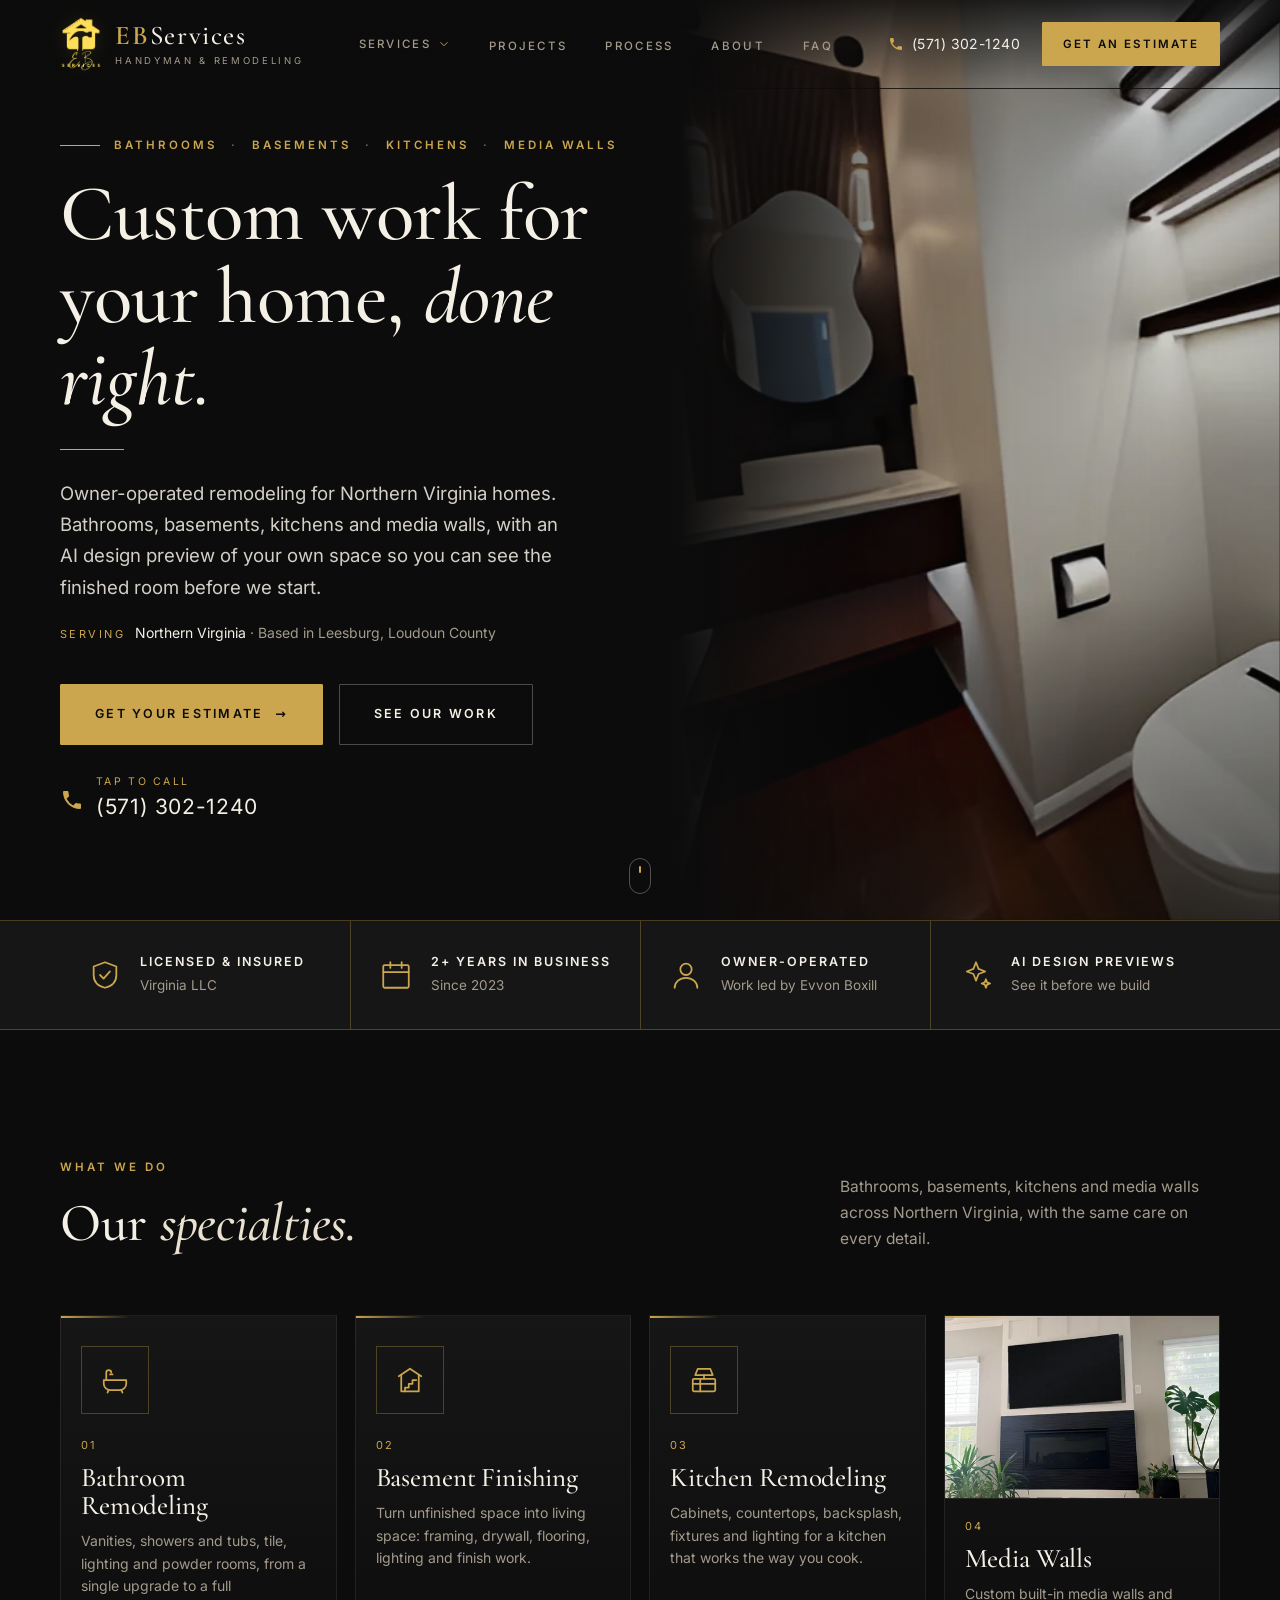
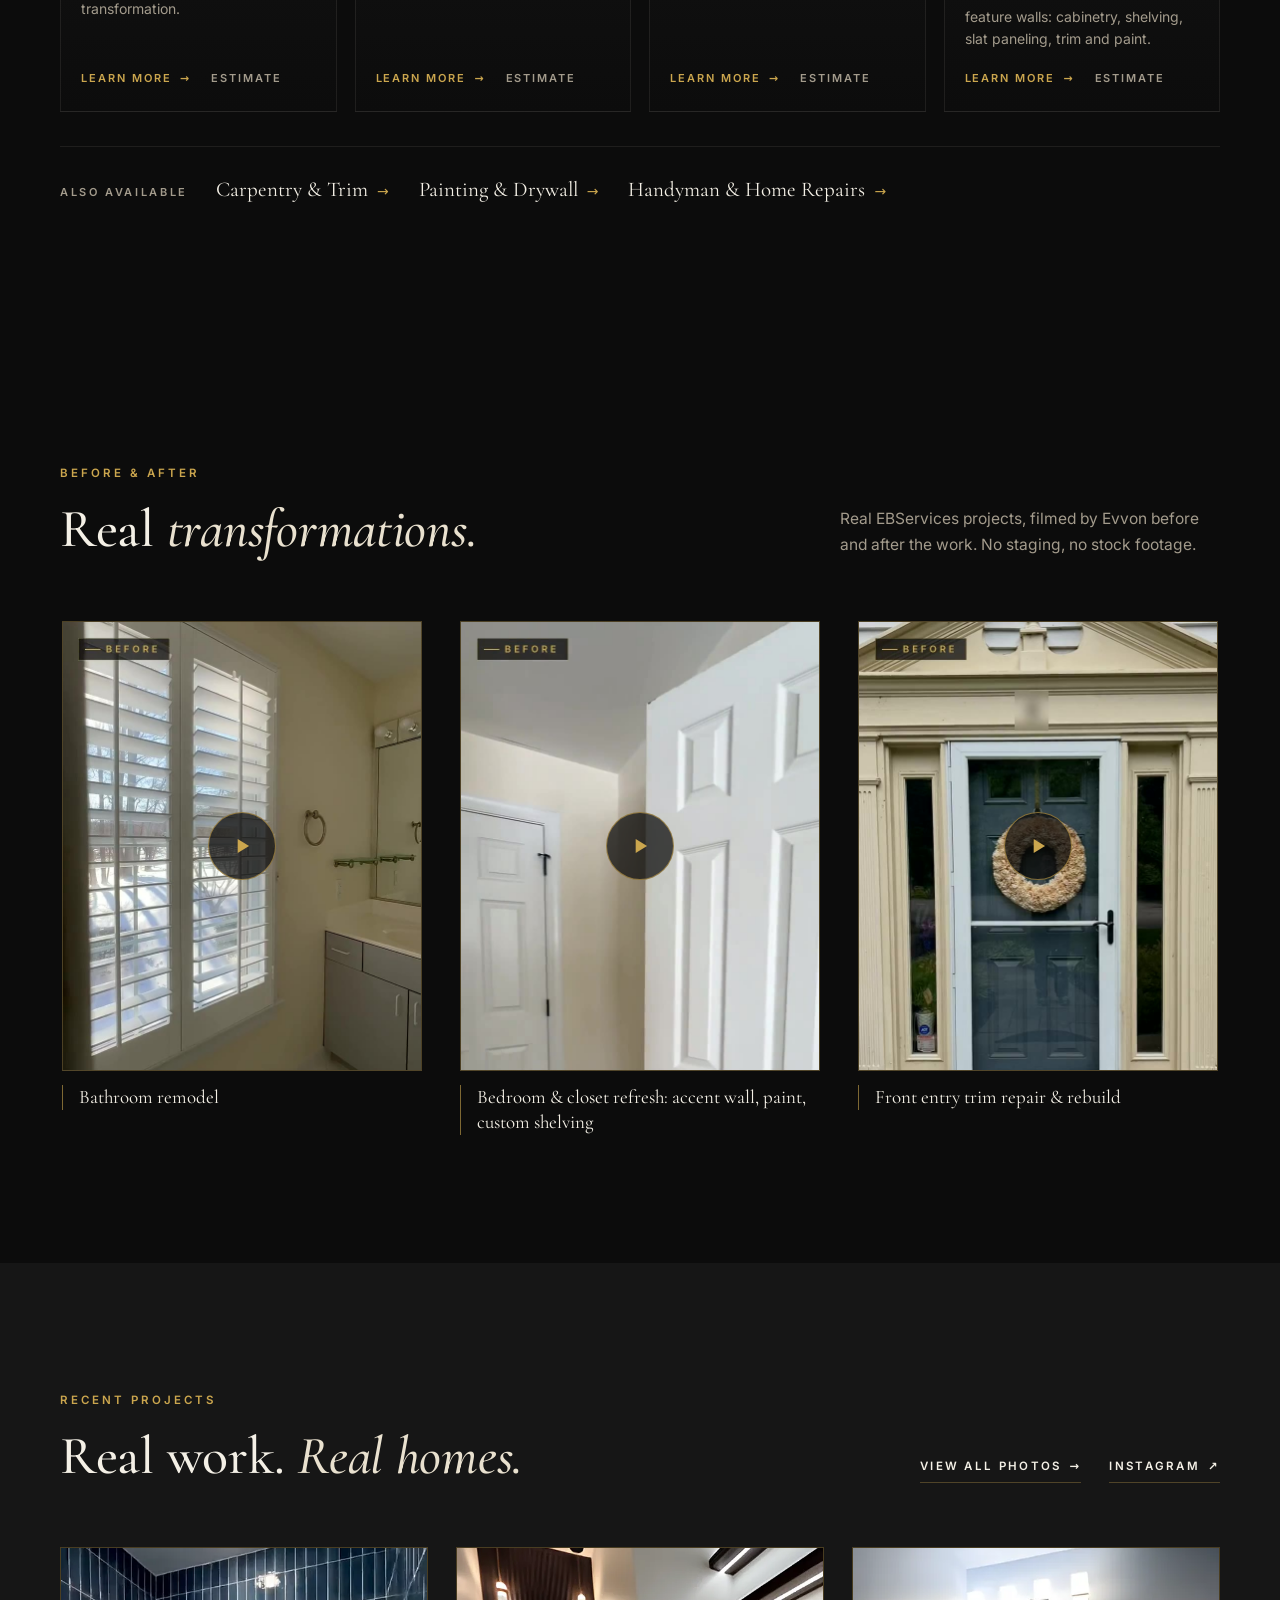
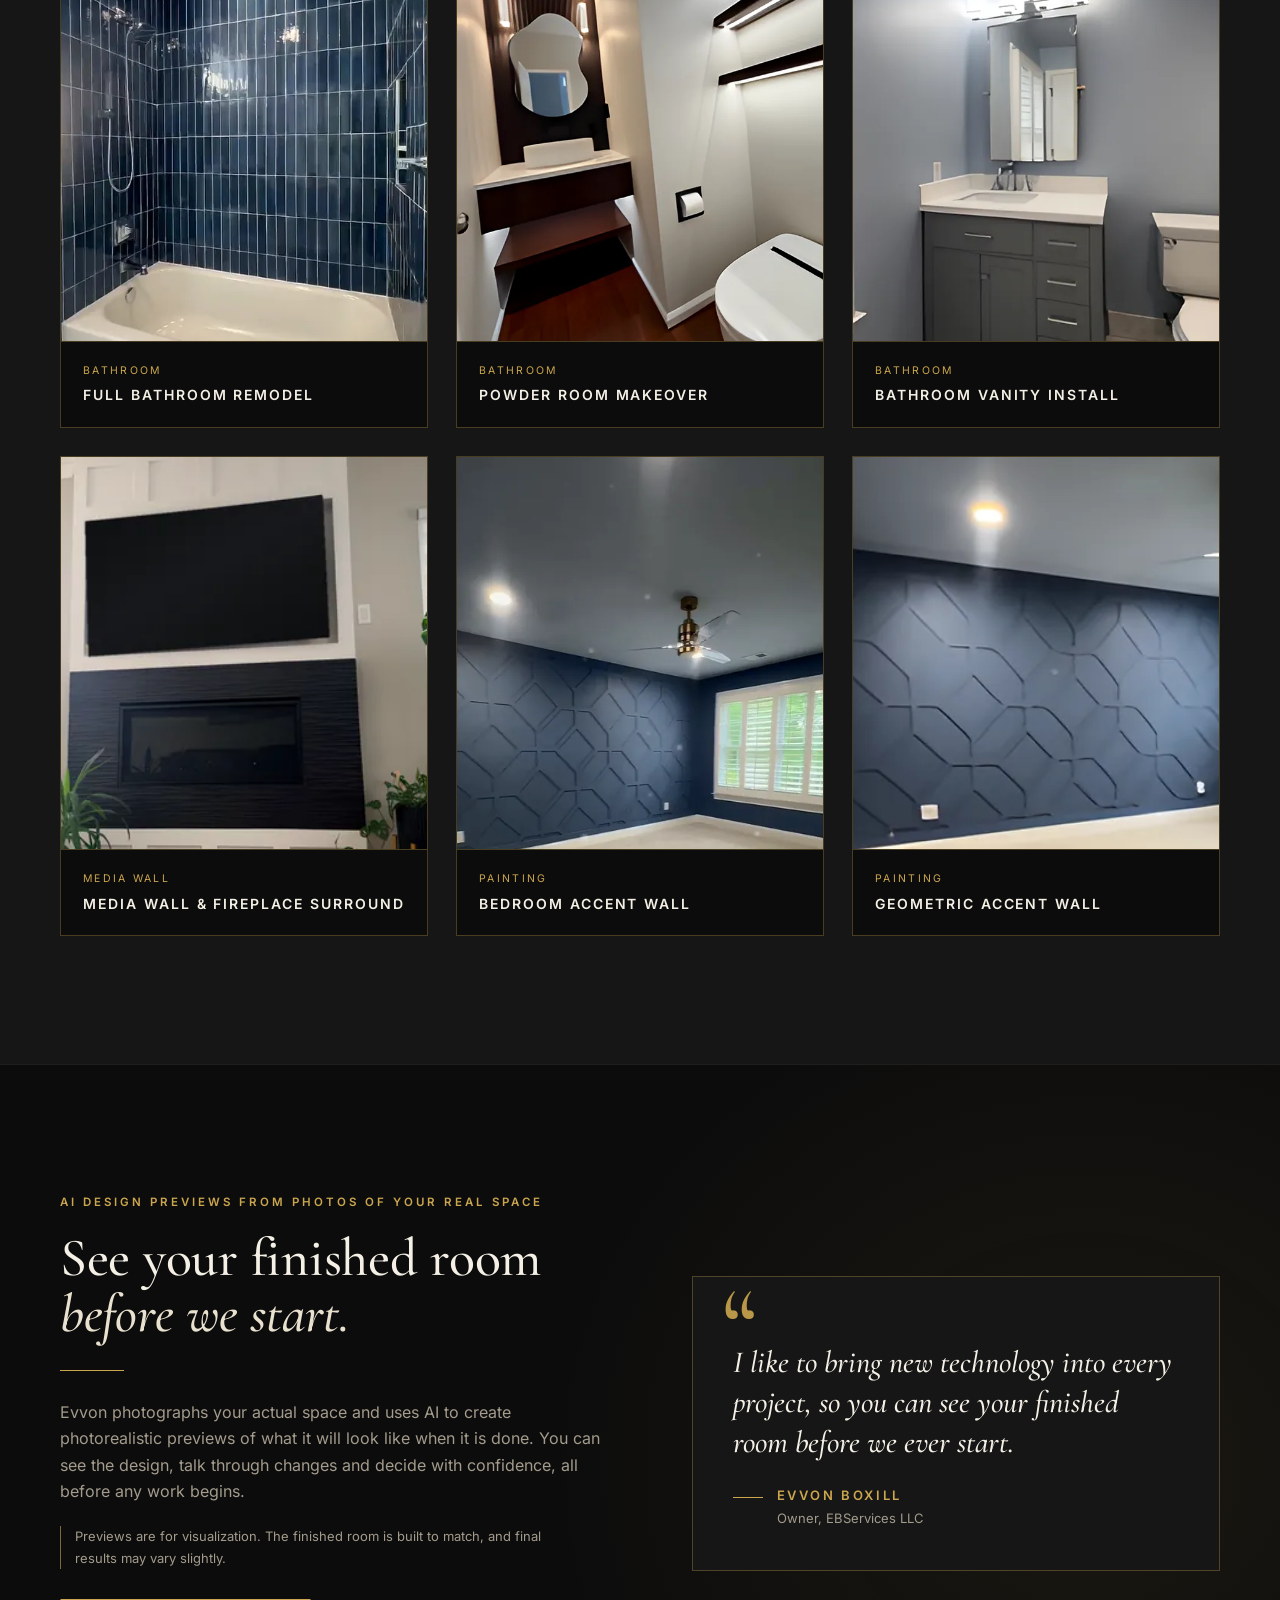
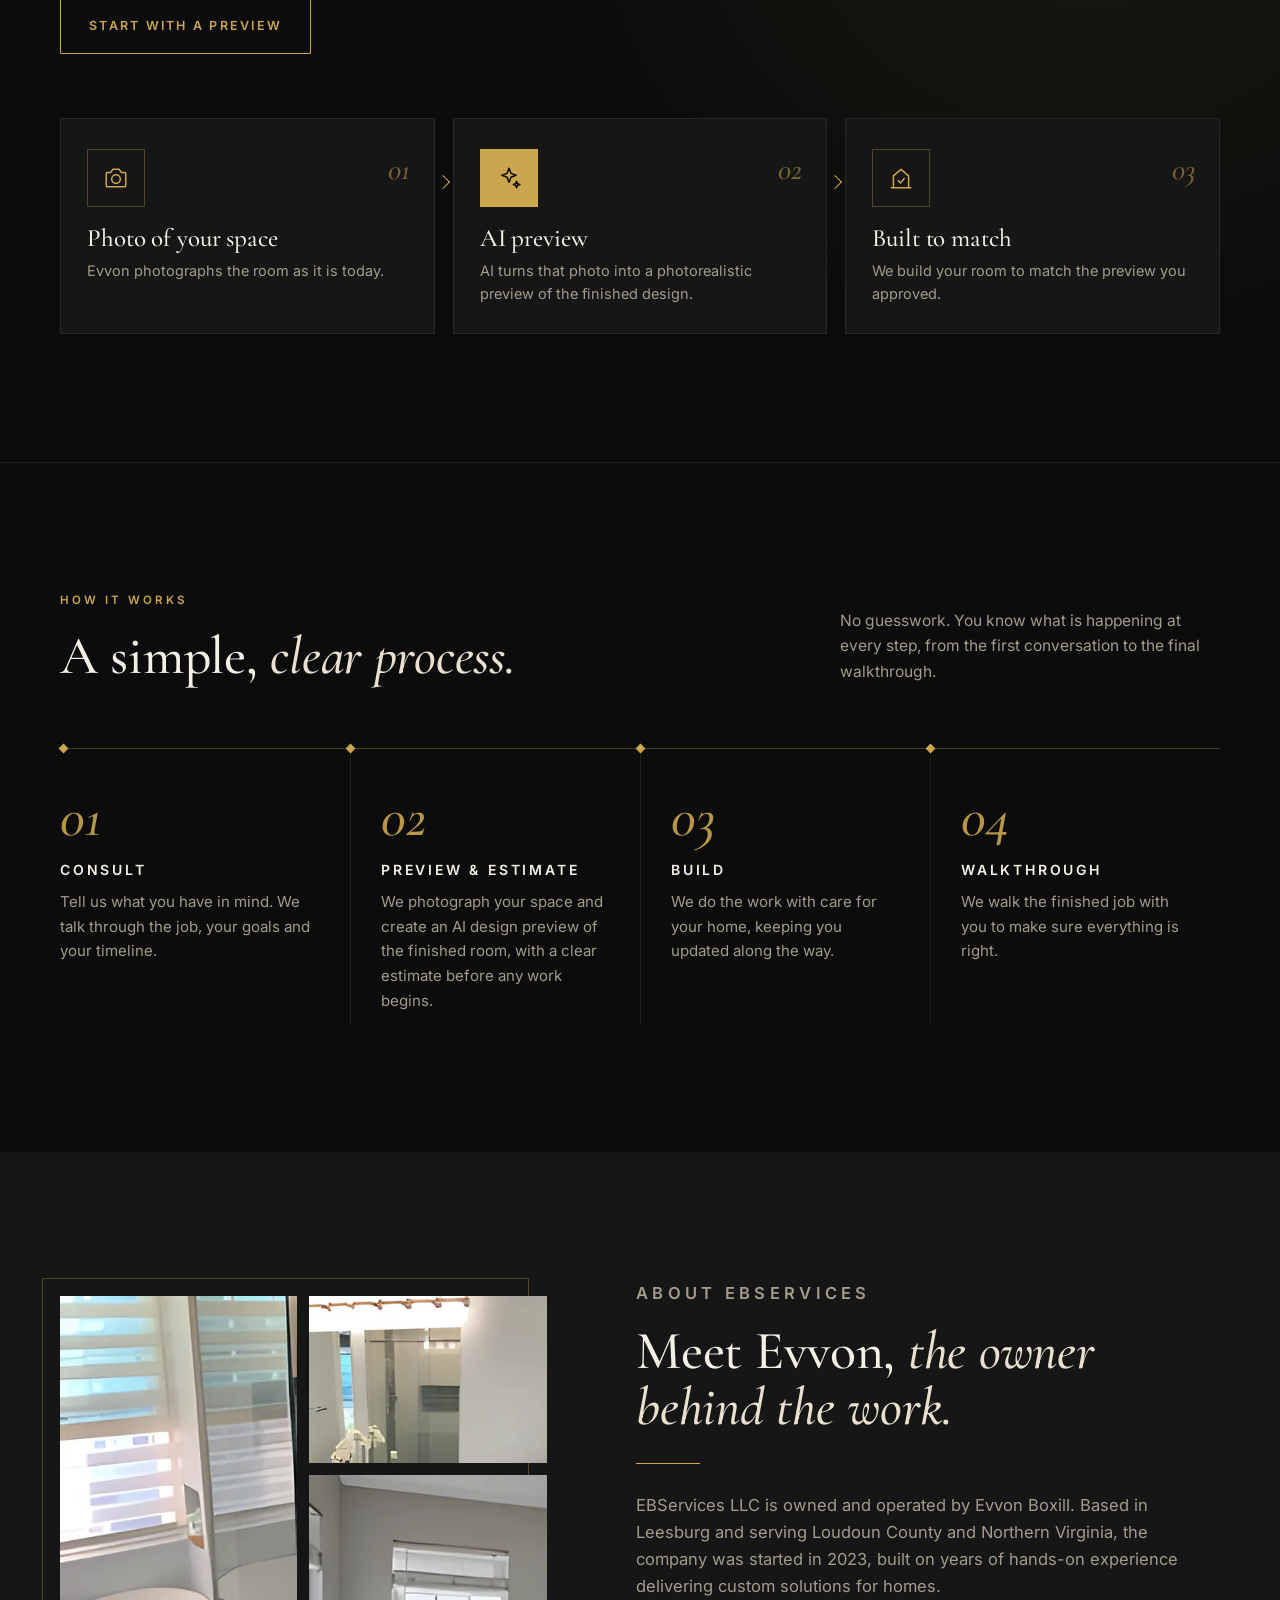
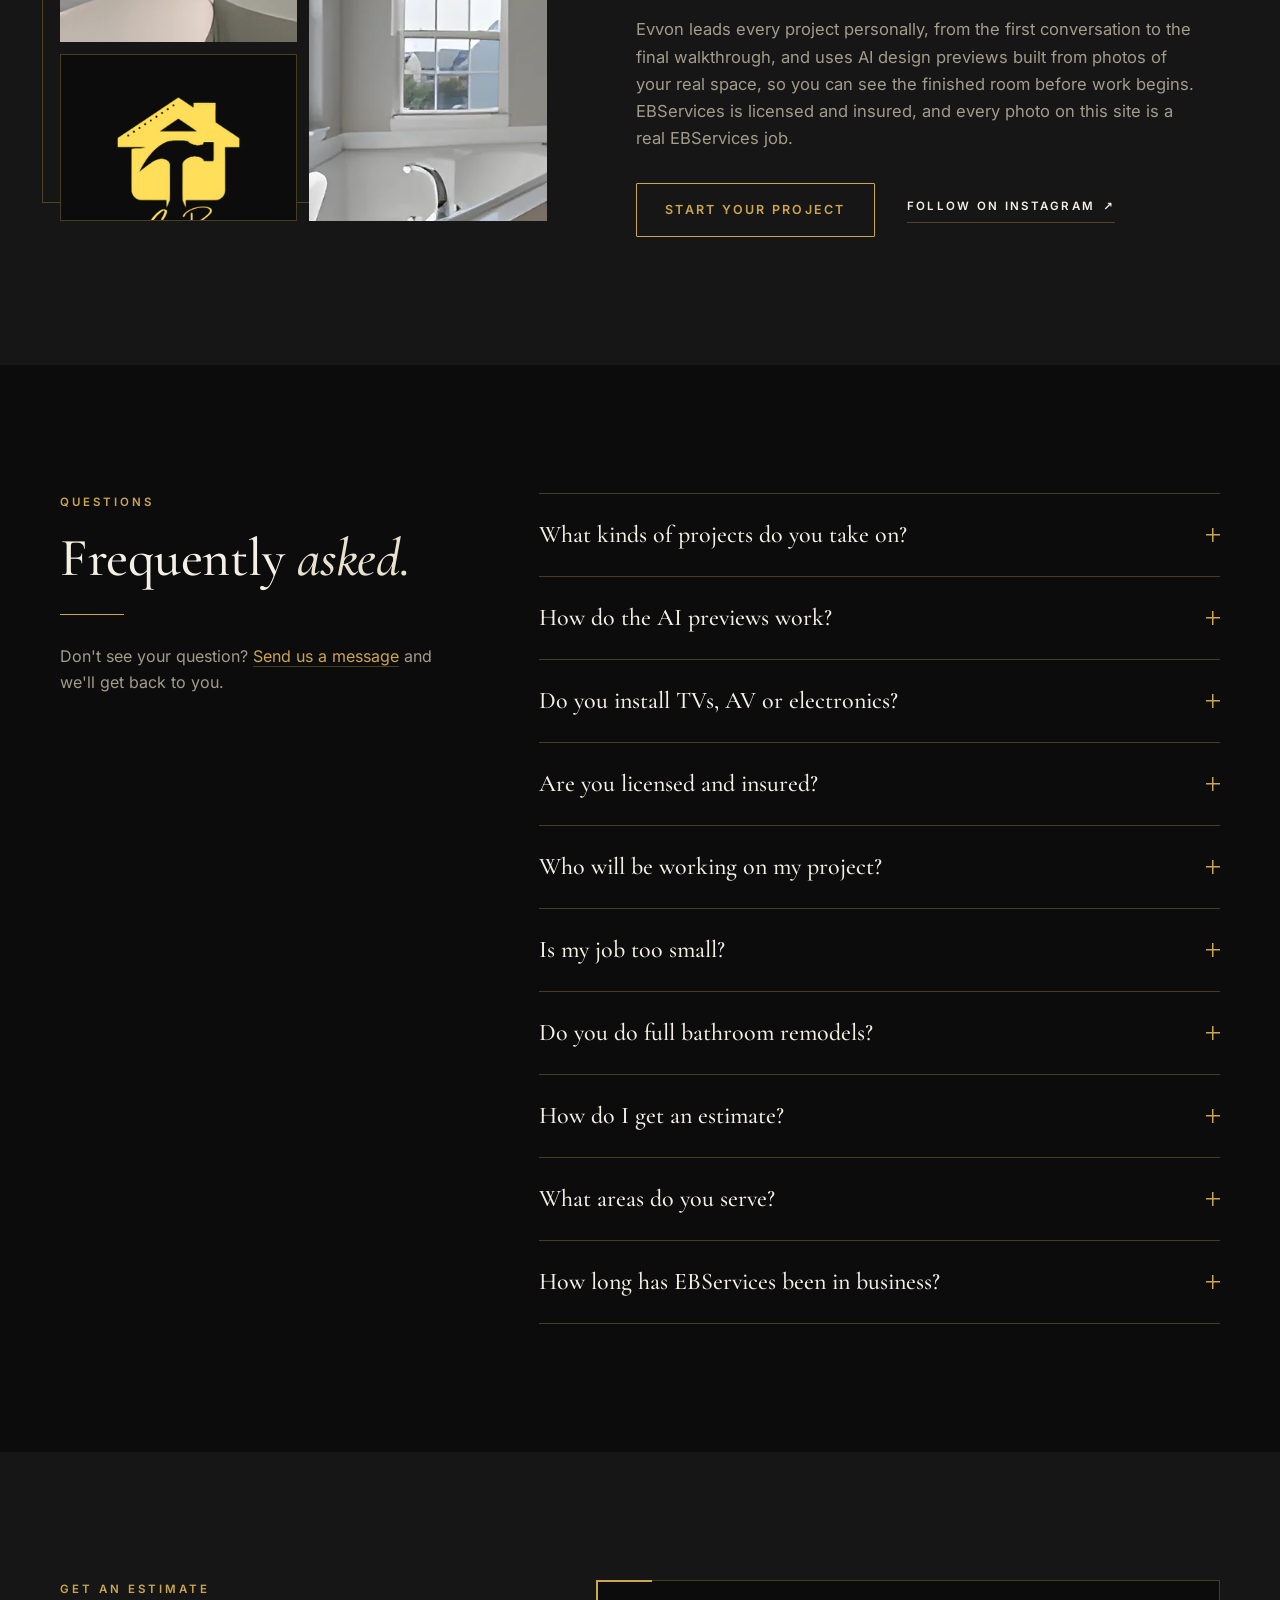
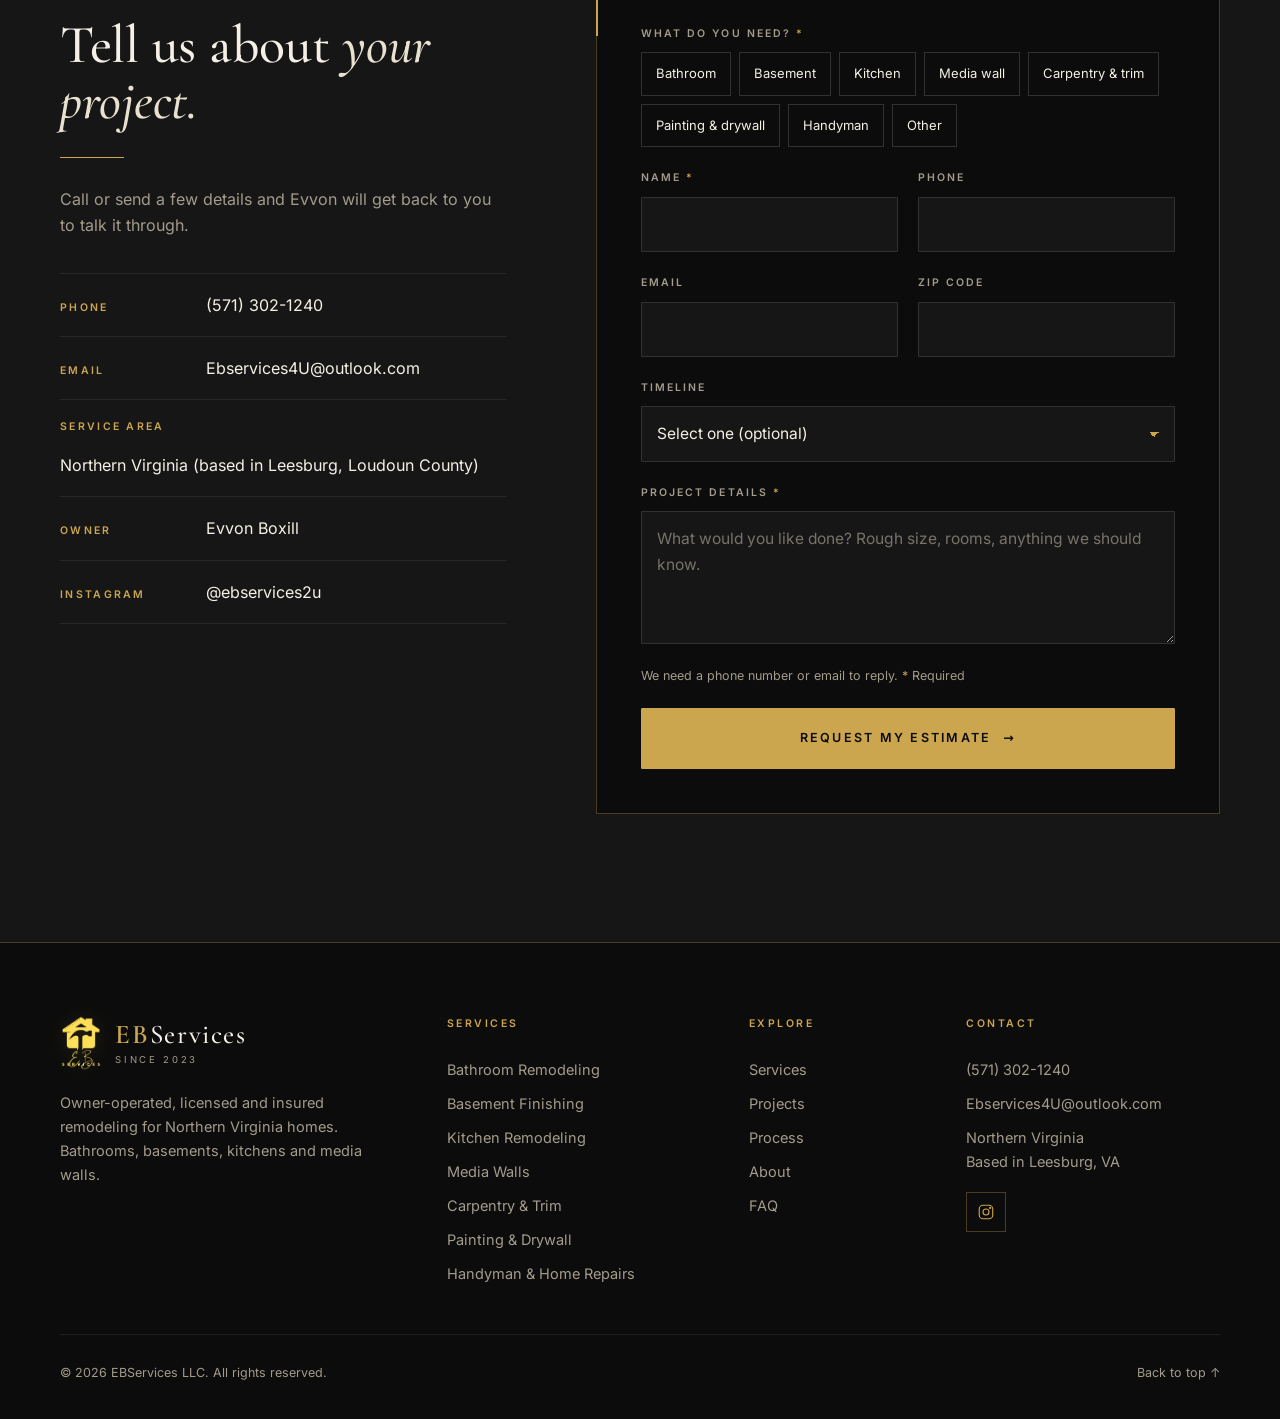
==== commit 74a82c50: "Front entry trim video; Carpentry & Trim page (redirect from /interior-carpentry/); rot repair on ha" ====
--- a/index.html
+++ b/index.html
@@ -56,7 +56,7 @@
     "areaServed": [{"@type": "AdministrativeArea", "name": "Northern Virginia"}, {"@type": "AdministrativeArea", "name": "Loudoun County, VA"}, {"@type": "City", "name": "Leesburg, VA"}],
     "description": "Licensed and insured, owner-operated remodeling company based in Leesburg, VA, serving Northern Virginia: bathrooms, basement finishing, kitchens and built-in media walls. Clients can see AI design previews of their own space before work starts.",
     "sameAs": ["https://www.instagram.com/ebservices2u"],
-    "knowsAbout": ["Bathroom remodeling", "Basement finishing", "Kitchen remodeling", "Media walls", "AI design previews", "Interior carpentry", "Interior painting", "Drywall repair", "Handyman services"]
+    "knowsAbout": ["Bathroom remodeling", "Basement finishing", "Kitchen remodeling", "Media walls", "AI design previews", "Carpentry and trim", "Exterior trim repair", "Interior painting", "Drywall repair", "Handyman services"]
   }
   </script>
 </head>
@@ -82,7 +82,7 @@
             <li class="sub-label" aria-hidden="true">Specialties</li>
             <li><a href="/bathroom-remodeling/">Bathroom Remodeling</a></li><li><a href="/basement-finishing/">Basement Finishing</a></li><li><a href="/kitchen-remodeling/">Kitchen Remodeling</a></li><li><a href="/media-walls/">Media Walls</a></li>
             <li class="sub-label sub-label-2" aria-hidden="true">More services</li>
-            <li><a href="/interior-carpentry/">Interior Carpentry &amp; Finish Work</a></li><li><a href="/painting-drywall/">Painting &amp; Drywall</a></li><li><a href="/handyman-services/">Handyman &amp; Home Repairs</a></li>
+            <li><a href="/carpentry-trim/">Carpentry &amp; Trim</a></li><li><a href="/painting-drywall/">Painting &amp; Drywall</a></li><li><a href="/handyman-services/">Handyman &amp; Home Repairs</a></li>
             <li class="sub-all"><a href="#services">All services <span aria-hidden="true">&rarr;</span></a></li>
           </ul>
         </li>
@@ -219,7 +219,7 @@
     </div>
     <div class="more-services reveal">
       <p class="more-label">Also available</p>
-      <div class="more-links"><a href="/interior-carpentry/">Interior Carpentry &amp; Finish Work <span aria-hidden="true">&rarr;</span></a><a href="/painting-drywall/">Painting &amp; Drywall <span aria-hidden="true">&rarr;</span></a><a href="/handyman-services/">Handyman &amp; Home Repairs <span aria-hidden="true">&rarr;</span></a></div>
+      <div class="more-links"><a href="/carpentry-trim/">Carpentry &amp; Trim <span aria-hidden="true">&rarr;</span></a><a href="/painting-drywall/">Painting &amp; Drywall <span aria-hidden="true">&rarr;</span></a><a href="/handyman-services/">Handyman &amp; Home Repairs <span aria-hidden="true">&rarr;</span></a></div>
     </div>
   </div>
 </section>
@@ -250,6 +250,14 @@
             <button type="button" class="ba-play" aria-label="Play video" aria-pressed="false"><svg class="i-play" viewBox="0 0 24 24" aria-hidden="true"><path d="M8 5.5v13l10.5-6.5z"/></svg><svg class="i-pause" viewBox="0 0 24 24" aria-hidden="true"><path d="M8 5h3v14H8zM13 5h3v14h-3z"/></svg></button>
           </div>
           <figcaption>Bedroom &amp; closet refresh: accent wall, paint, custom shelving</figcaption>
+        </figure>
+        <figure class="ba-video">
+          <div class="ba-frame is-paused">
+            <img class="ba-poster" src="assets/video/entry-poster.jpg" width="720" height="900" alt="Before, in-progress and after video of a front entry trim repair and rebuild by EBServices" loading="lazy" decoding="async">
+            <video muted loop playsinline webkit-playsinline disablepictureinpicture preload="none" width="720" height="900" poster="assets/video/entry-poster.jpg" data-src="assets/video/entry.mp4?v=2" aria-hidden="true" tabindex="-1"></video>
+            <button type="button" class="ba-play" aria-label="Play video" aria-pressed="false"><svg class="i-play" viewBox="0 0 24 24" aria-hidden="true"><path d="M8 5.5v13l10.5-6.5z"/></svg><svg class="i-pause" viewBox="0 0 24 24" aria-hidden="true"><path d="M8 5h3v14H8zM13 5h3v14h-3z"/></svg></button>
+          </div>
+          <figcaption>Front entry trim repair &amp; rebuild</figcaption>
         </figure>
     </div>
   </div>
@@ -389,7 +397,7 @@
     <div class="faq-list reveal" style="--d:100ms">
       <details>
         <summary>What kinds of projects do you take on?</summary>
-        <div class="faq-a"><p>Our specialties are <a class="inline-link" href="/bathroom-remodeling/">bathroom remodeling</a>, <a class="inline-link" href="/basement-finishing/">basement finishing</a>, <a class="inline-link" href="/kitchen-remodeling/">kitchen remodeling</a> and <a class="inline-link" href="/media-walls/">media walls</a>. We also take on <a class="inline-link" href="/interior-carpentry/">interior carpentry</a>, <a class="inline-link" href="/painting-drywall/">painting and drywall</a>, and <a class="inline-link" href="/handyman-services/">handyman repairs</a>.</p></div>
+        <div class="faq-a"><p>Our specialties are <a class="inline-link" href="/bathroom-remodeling/">bathroom remodeling</a>, <a class="inline-link" href="/basement-finishing/">basement finishing</a>, <a class="inline-link" href="/kitchen-remodeling/">kitchen remodeling</a> and <a class="inline-link" href="/media-walls/">media walls</a>. We also take on <a class="inline-link" href="/carpentry-trim/">carpentry and trim</a>, <a class="inline-link" href="/painting-drywall/">painting and drywall</a>, and <a class="inline-link" href="/handyman-services/">handyman repairs</a>.</p></div>
       </details>
       <details>
         <summary>How do the AI previews work?</summary>
@@ -470,7 +478,7 @@
             <label class="chip"><input type="radio" name="service" value="Basement finishing" data-val="basement"><span>Basement</span></label>
             <label class="chip"><input type="radio" name="service" value="Kitchen remodeling" data-val="kitchen"><span>Kitchen</span></label>
             <label class="chip"><input type="radio" name="service" value="Media wall" data-val="media-wall"><span>Media wall</span></label>
-            <label class="chip"><input type="radio" name="service" value="Interior carpentry & finish work" data-val="carpentry"><span>Carpentry</span></label>
+            <label class="chip"><input type="radio" name="service" value="Carpentry & trim" data-val="carpentry"><span>Carpentry &amp; trim</span></label>
             <label class="chip"><input type="radio" name="service" value="Painting & drywall" data-val="painting"><span>Painting &amp; drywall</span></label>
             <label class="chip"><input type="radio" name="service" value="Handyman & home repairs" data-val="handyman"><span>Handyman</span></label>
             <label class="chip"><input type="radio" name="service" value="Other" data-val="other"><span>Other</span></label>
@@ -546,7 +554,7 @@
       </div>
       <nav class="footer-nav" aria-label="Services">
         <p class="footer-h">Services</p>
-        <a href="/bathroom-remodeling/">Bathroom Remodeling</a><a href="/basement-finishing/">Basement Finishing</a><a href="/kitchen-remodeling/">Kitchen Remodeling</a><a href="/media-walls/">Media Walls</a><a href="/interior-carpentry/">Interior Carpentry &amp; Finish Work</a><a href="/painting-drywall/">Painting &amp; Drywall</a><a href="/handyman-services/">Handyman &amp; Home Repairs</a>
+        <a href="/bathroom-remodeling/">Bathroom Remodeling</a><a href="/basement-finishing/">Basement Finishing</a><a href="/kitchen-remodeling/">Kitchen Remodeling</a><a href="/media-walls/">Media Walls</a><a href="/carpentry-trim/">Carpentry &amp; Trim</a><a href="/painting-drywall/">Painting &amp; Drywall</a><a href="/handyman-services/">Handyman &amp; Home Repairs</a>
       </nav>
       <nav class="footer-nav" aria-label="Footer">
         <p class="footer-h">Explore</p>
@@ -599,7 +607,8 @@
         <button type="button" class="gallery-extra" data-gallery data-index="13" data-full="assets/img/bath-after-toilet.webp" data-title="Bathroom Remodel: Tile &amp; Niche" data-alt="Remodeled bathroom with blue walls, navy tile shower, lit niche and gray vanity" hidden></button>
         <button type="button" class="gallery-extra" data-gallery data-index="14" data-full="assets/img/mw-after-3.webp" data-title="Media Wall &amp; Fireplace Surround" data-alt="Paneled media wall and black fireplace surround with wainscot base" hidden></button>
         <button type="button" class="gallery-extra" data-gallery data-index="15" data-full="assets/img/mw-after-2.webp" data-title="Media Wall &amp; Fireplace Surround" data-alt="Close-up of the black textured fireplace surround below a paneled media wall" hidden></button>
-        <button type="button" class="gallery-extra" data-gallery data-index="16" data-full="assets/img/closet-after.webp" data-title="Walk-In Closet Refresh" data-alt="Walk-in closet with new paint and wood closet rod and shelf" hidden></button>
+        <button type="button" class="gallery-extra" data-gallery data-index="16" data-full="assets/img/entry-after.webp" data-title="Front Entry Trim Rebuild" data-alt="Rebuilt front entry with new pediment, pilasters and trim" hidden></button>
+        <button type="button" class="gallery-extra" data-gallery data-index="17" data-full="assets/img/closet-after.webp" data-title="Walk-In Closet Refresh" data-alt="Walk-in closet with new paint and wood closet rod and shelf" hidden></button>
   </div>
 </dialog>
 
--- a/css/style.css
+++ b/css/style.css
@@ -662,3 +662,5 @@
 .ba-grid.single{grid-template-columns:minmax(0,900px)}
 .ba-pair.wide .ba-pair-item{aspect-ratio:3/2}
 @media (max-width:640px){.ba-pair.wide .ba-pair-grid{grid-template-columns:1fr}}
+.ba-grid.swipe{grid-template-columns:repeat(3,minmax(0,360px))}
+.ba-grid.swipe .ba-video figcaption{font-size:19px}
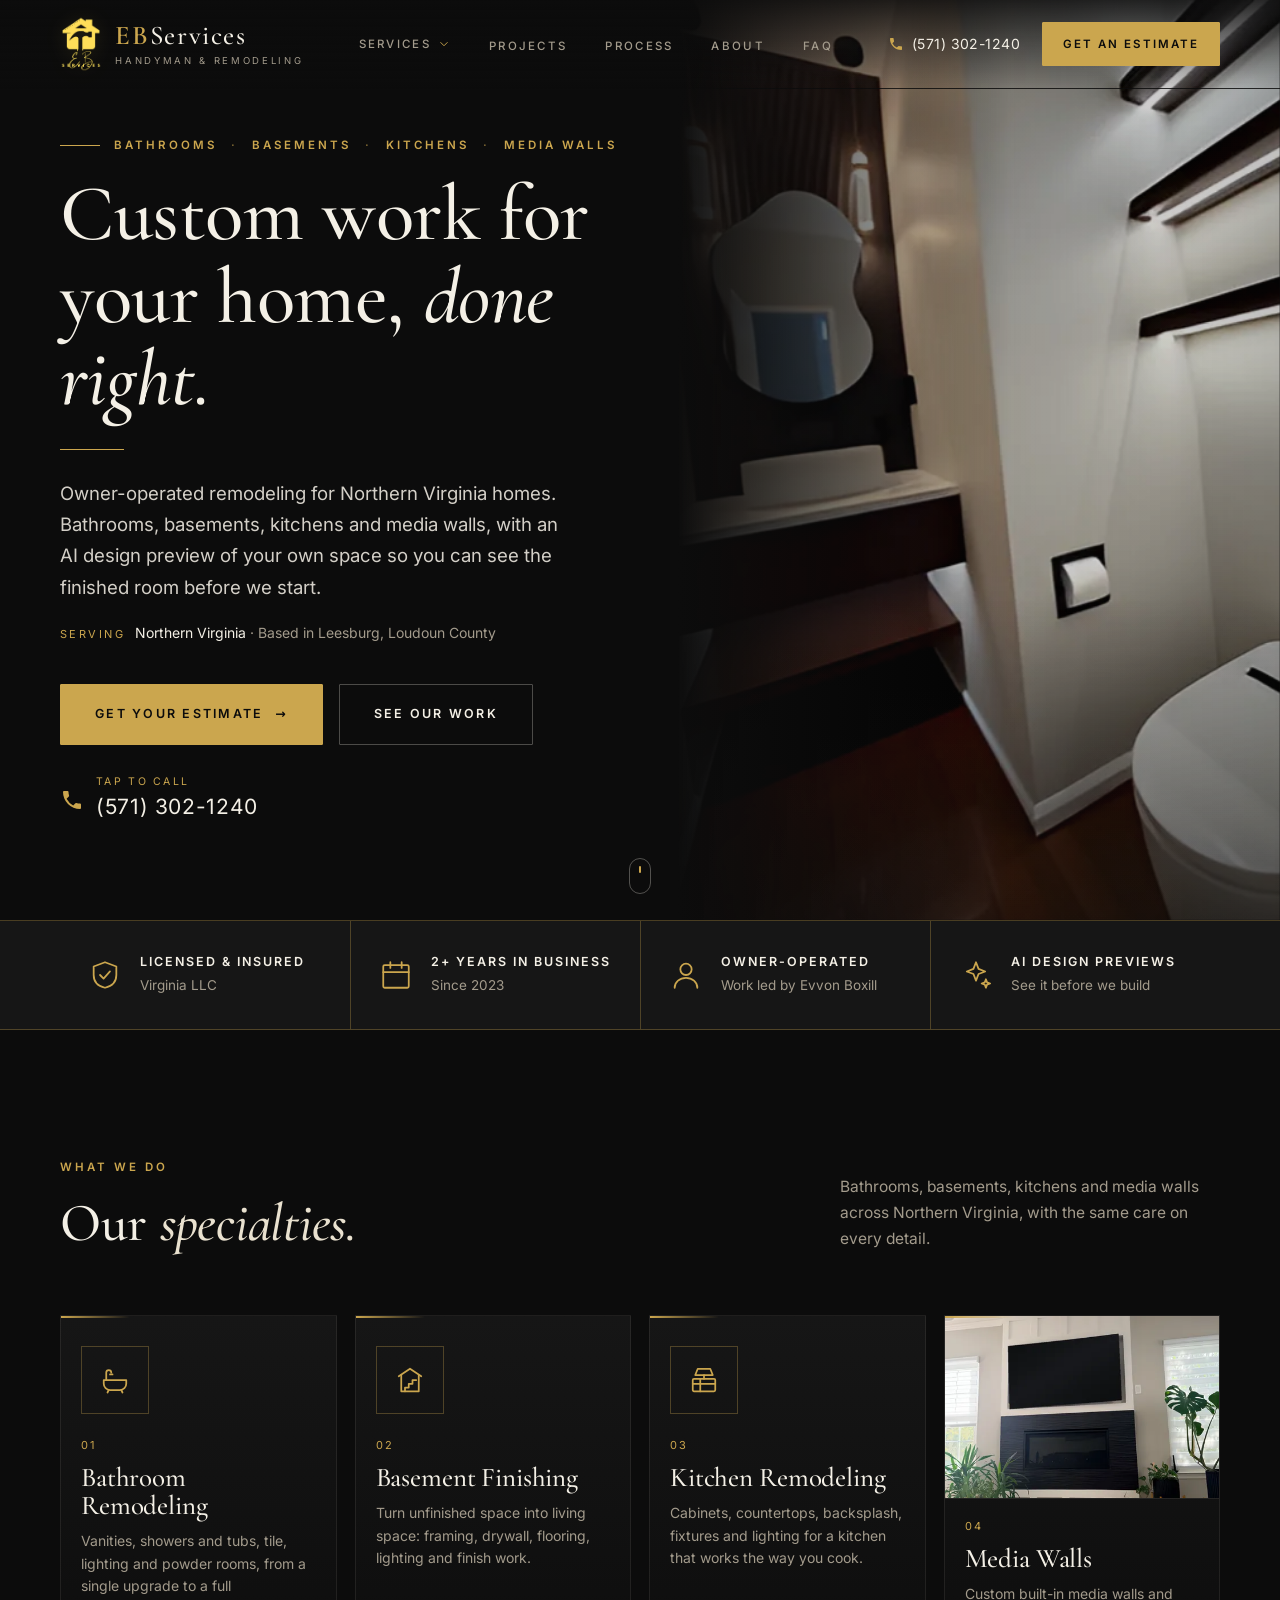
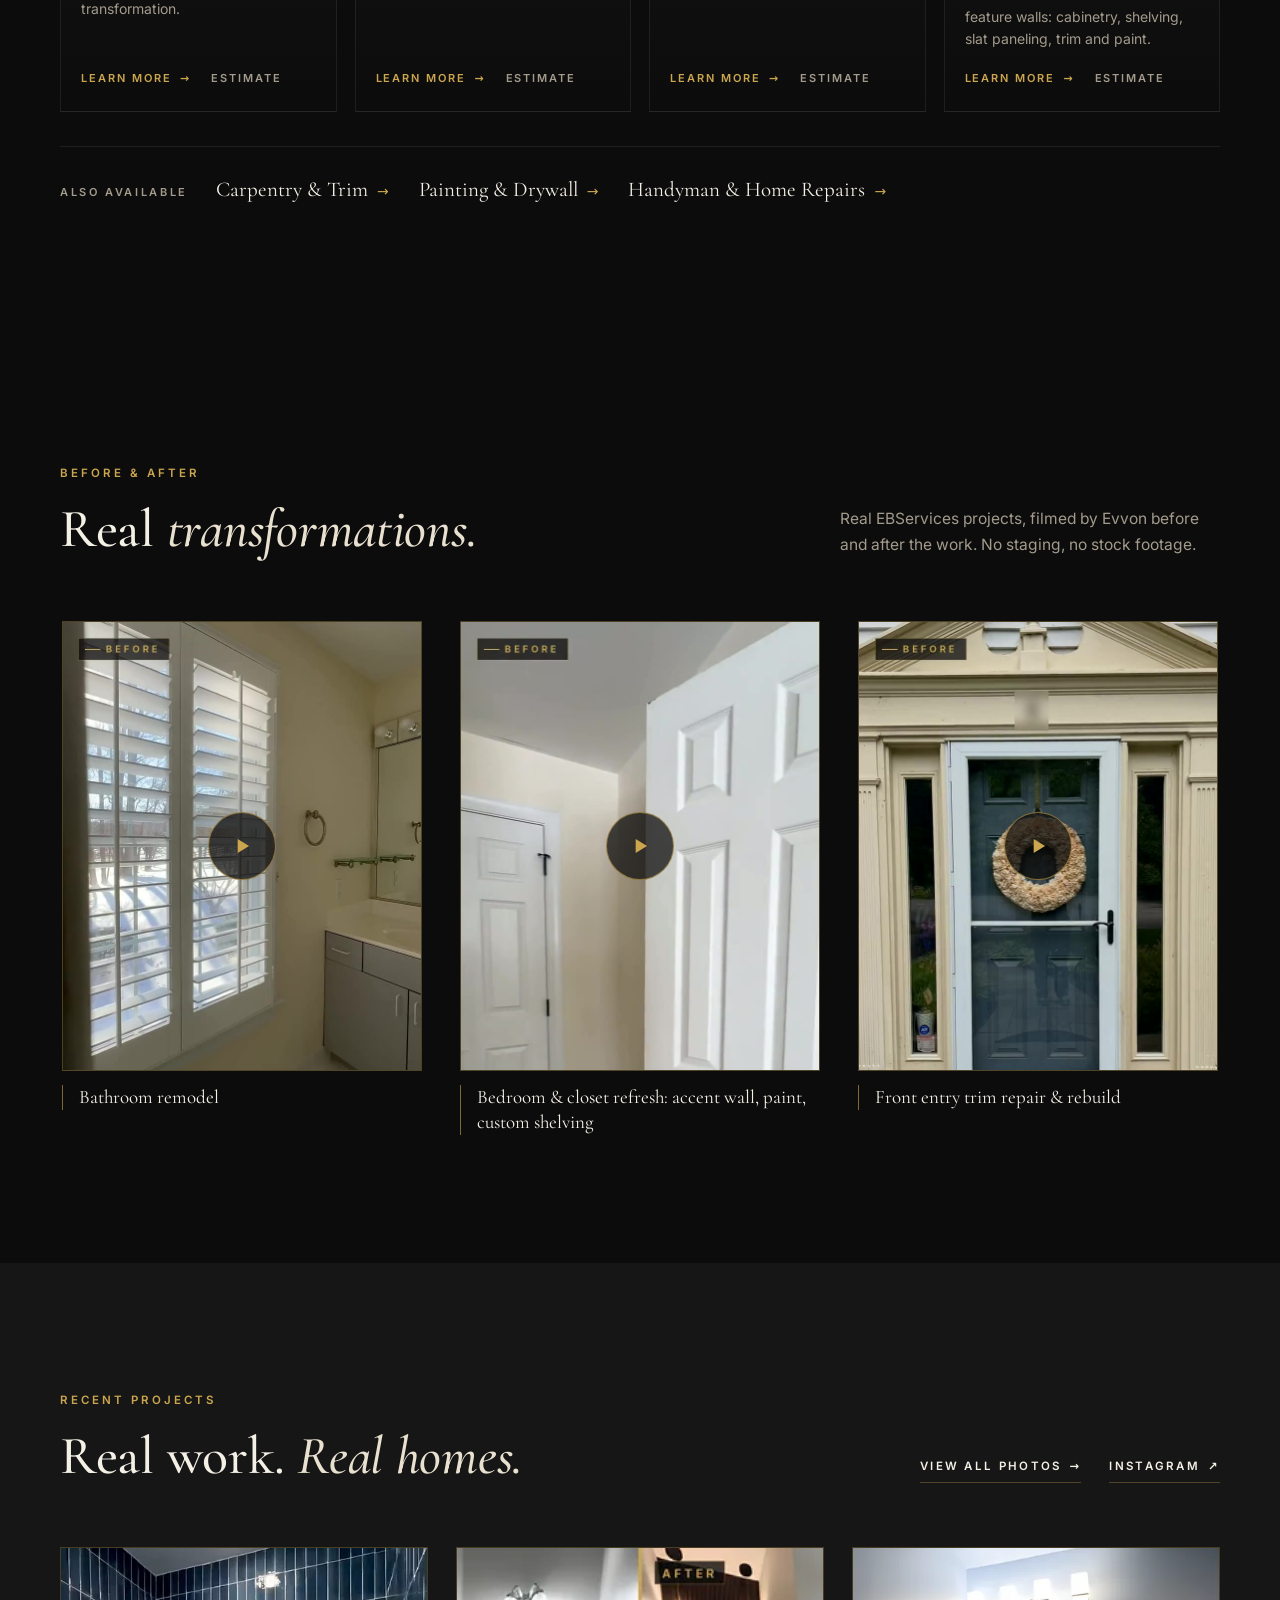
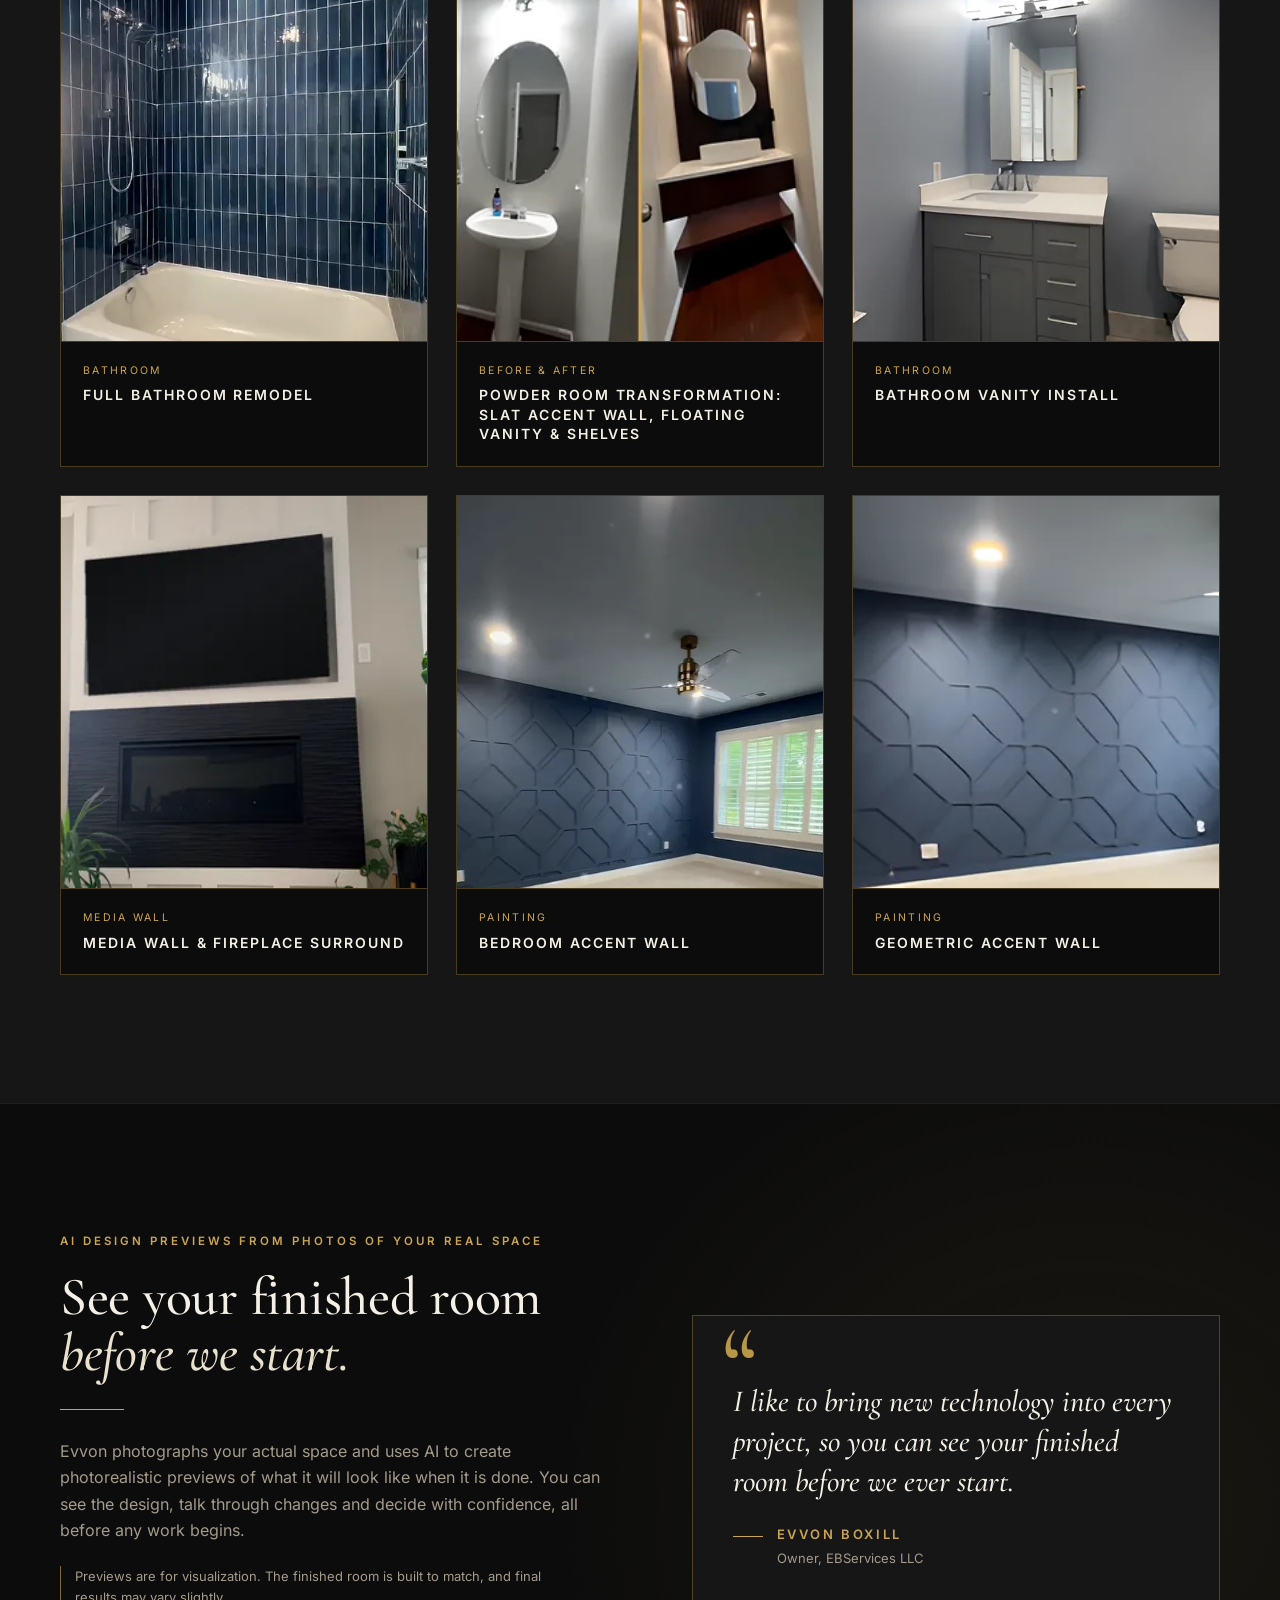
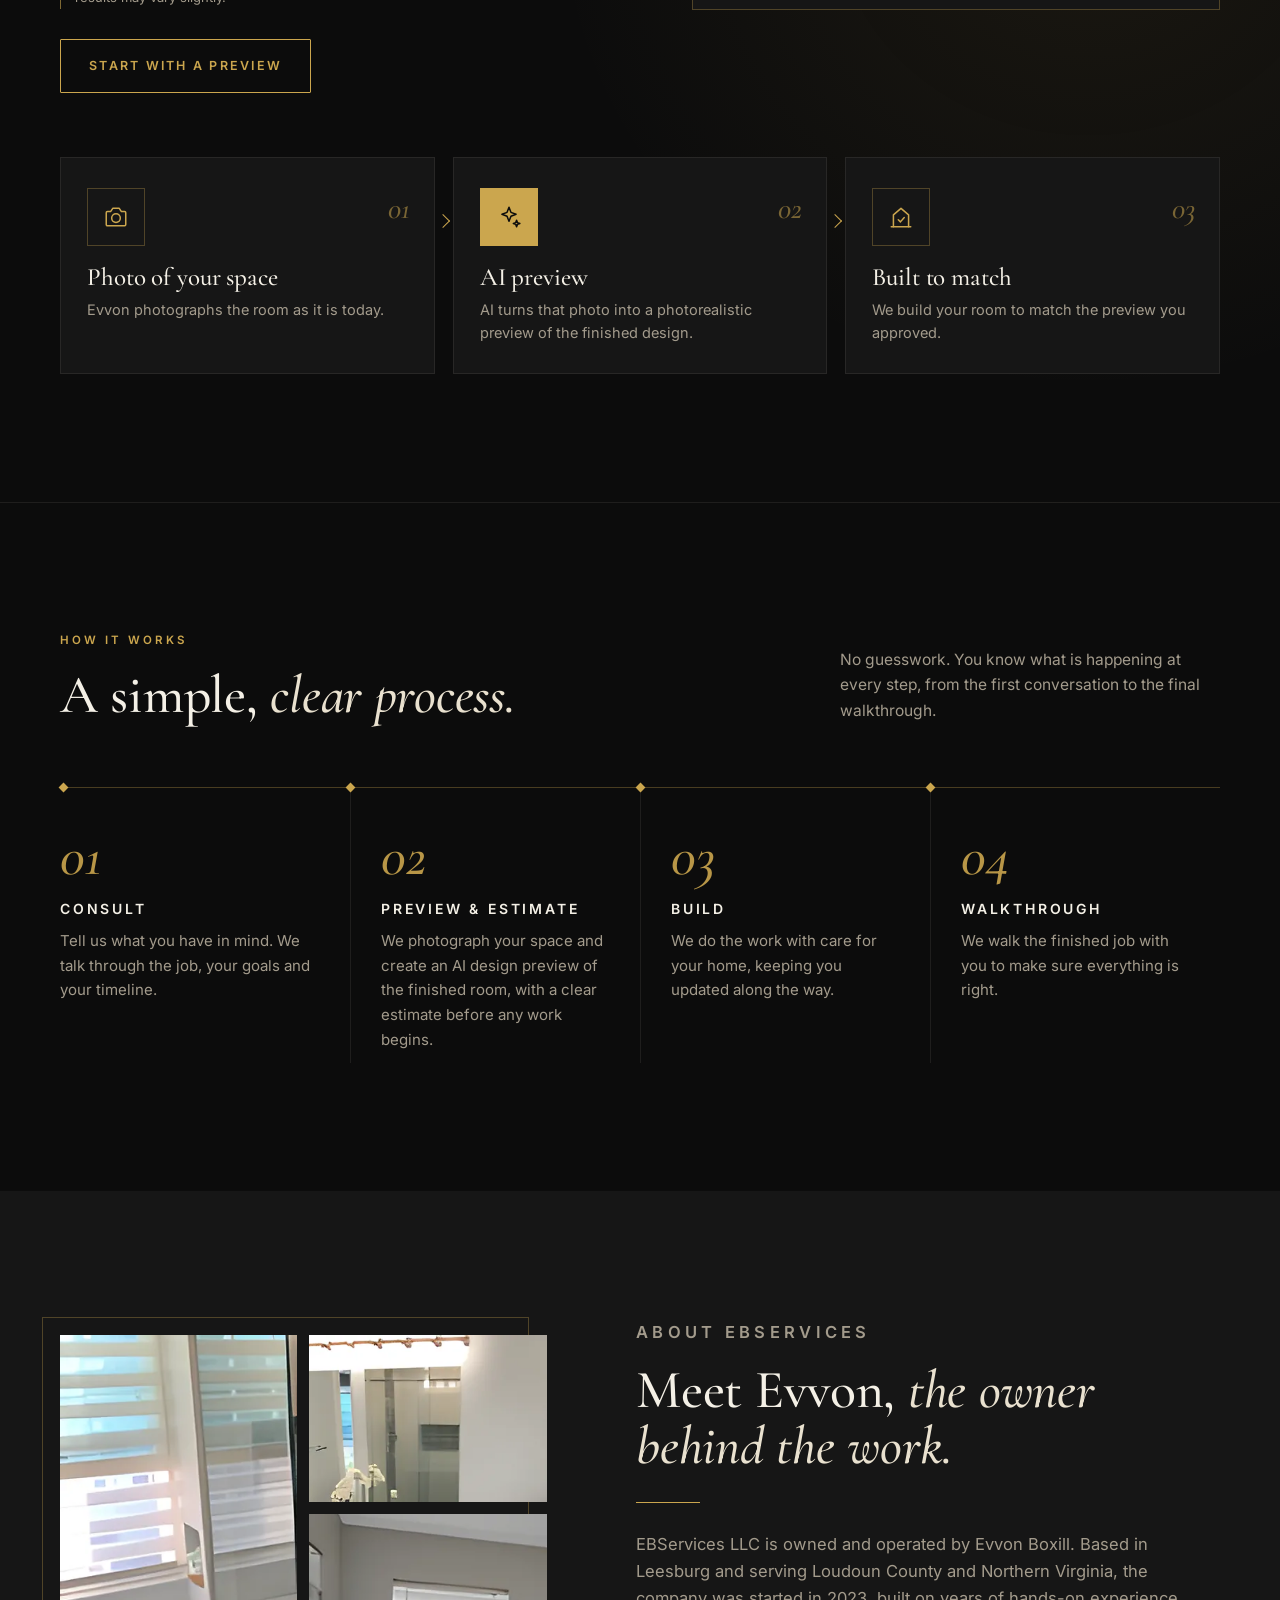
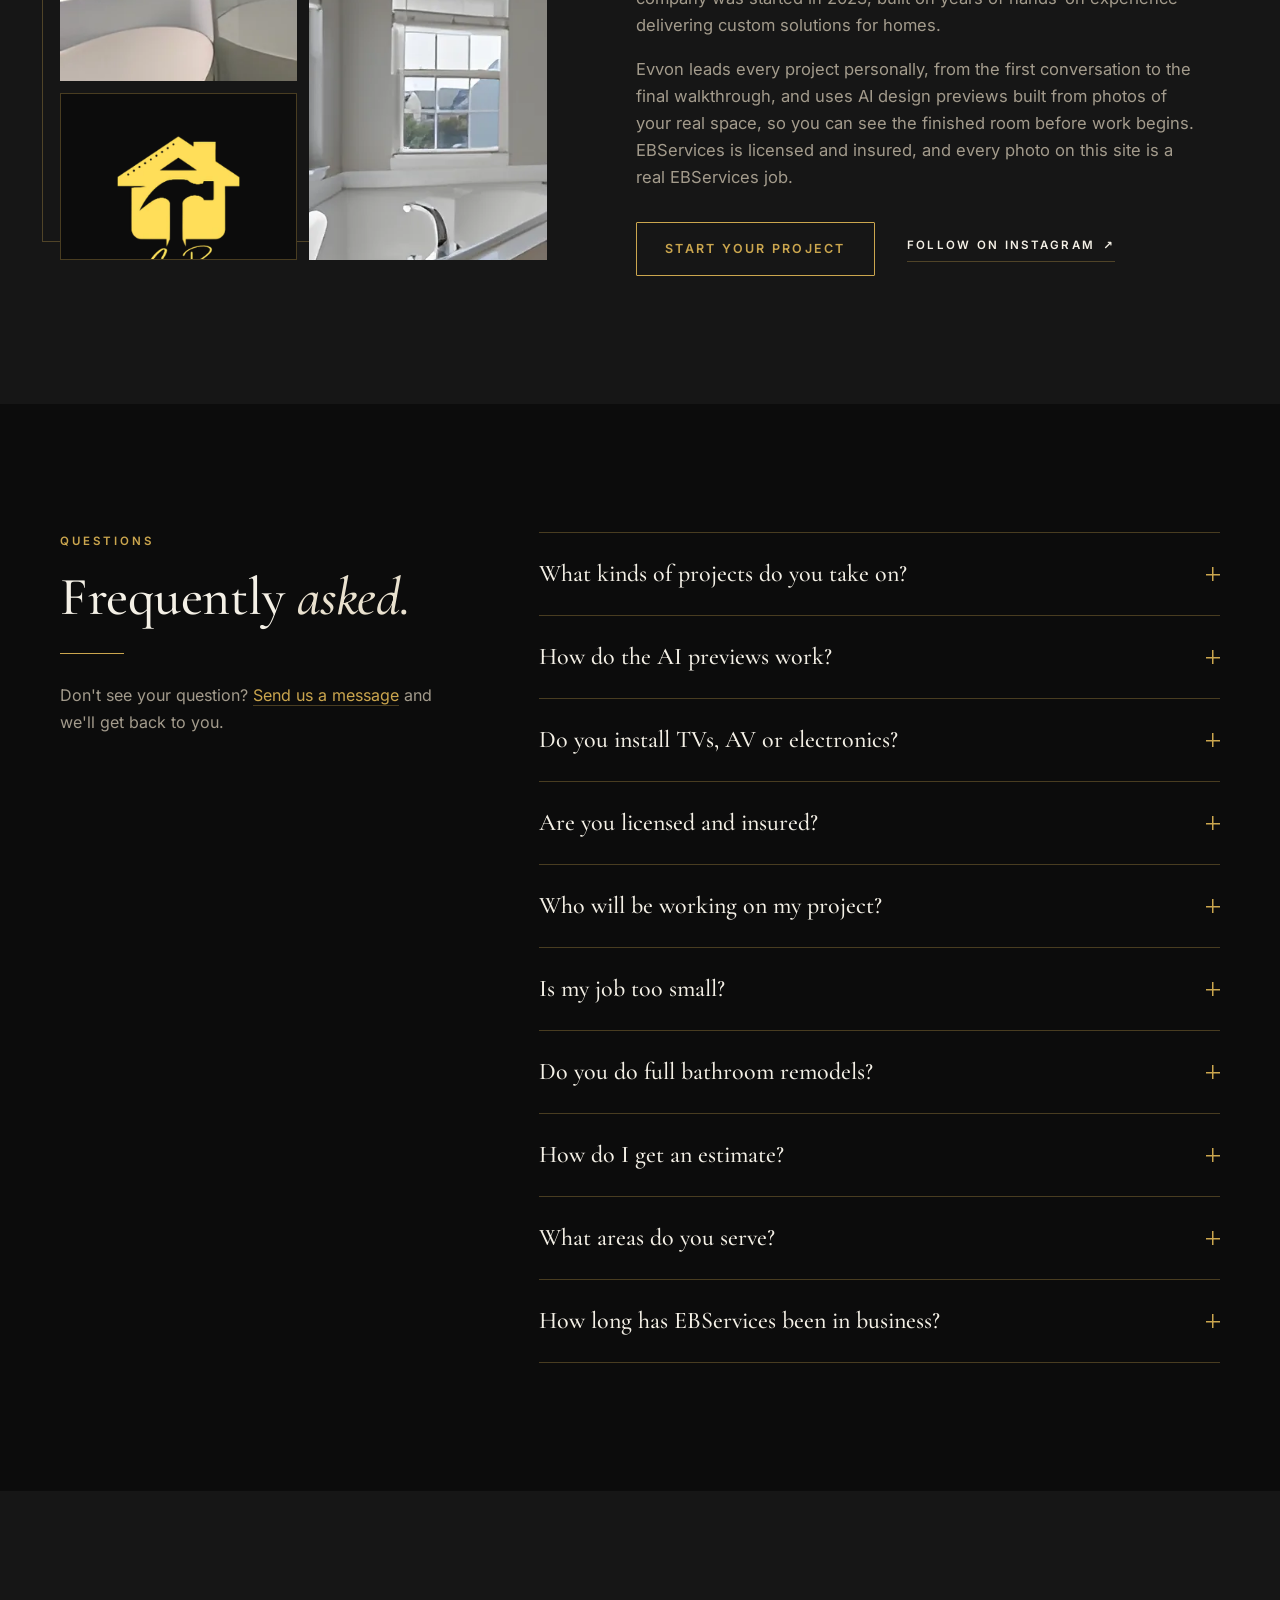
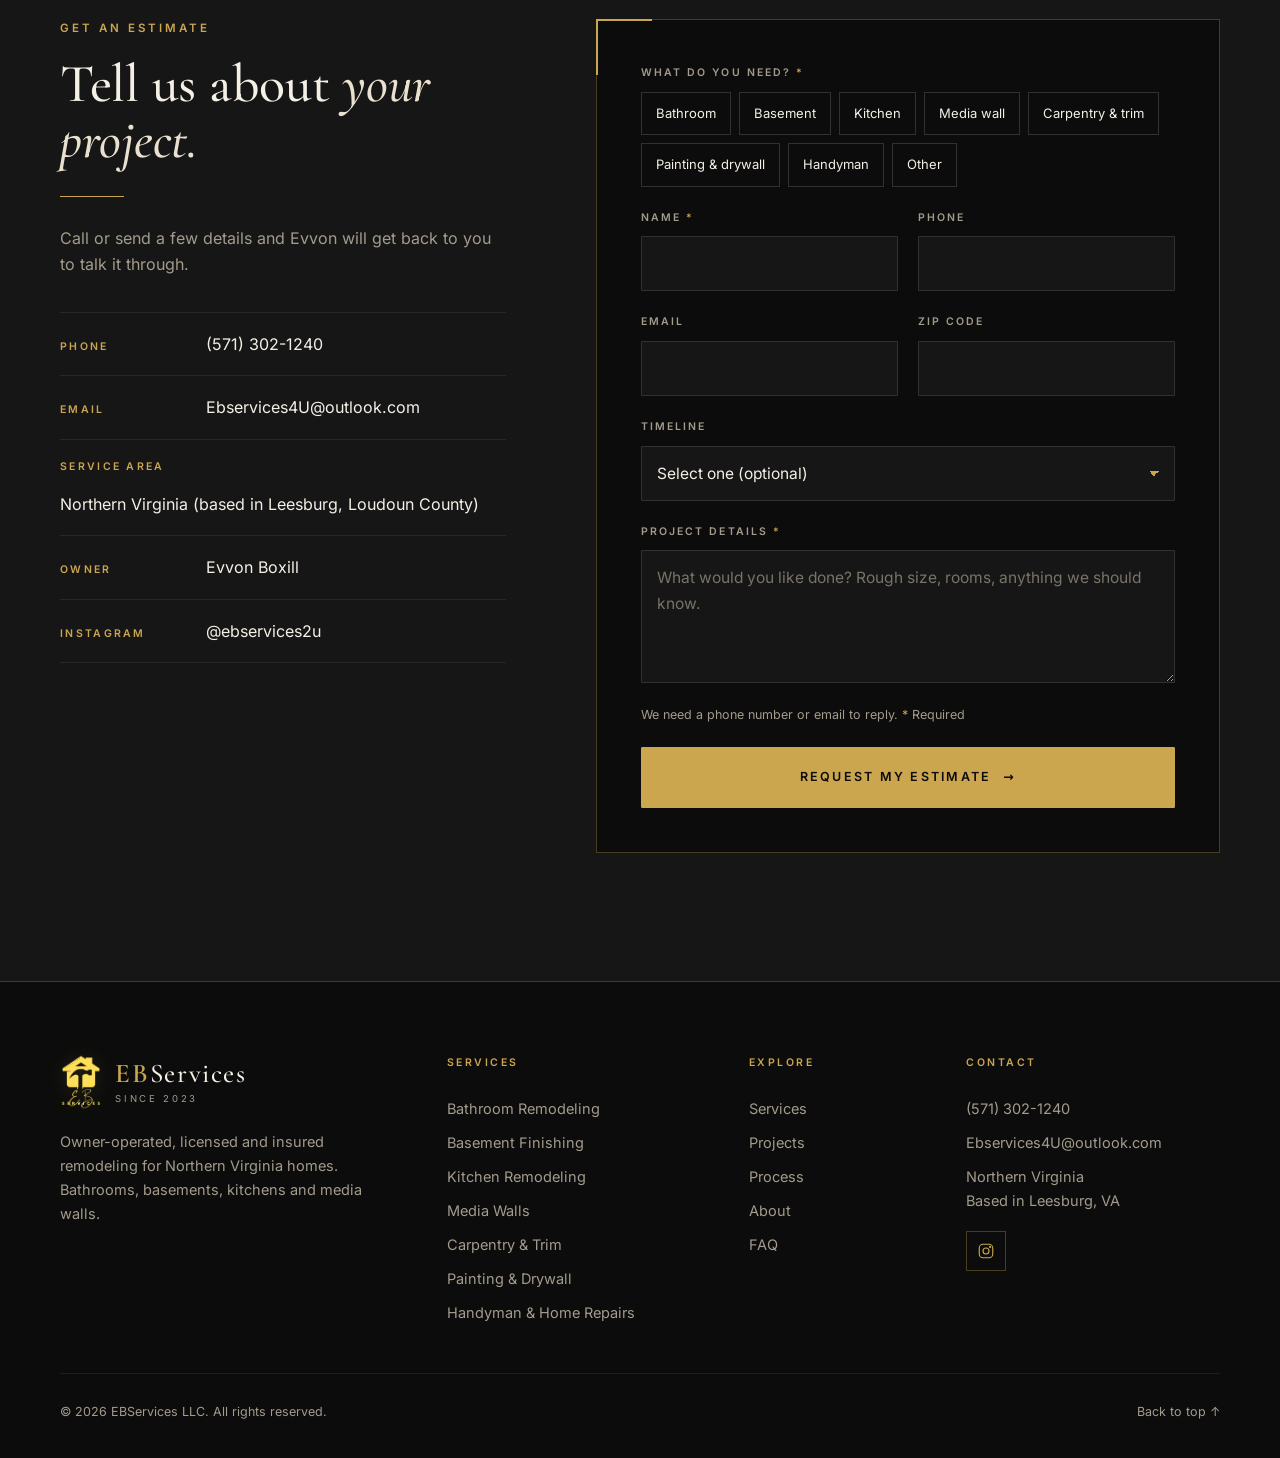
==== commit 7d563045: "Merge powder room before/after into one project; add comparison to bathroom page" ====
--- a/index.html
+++ b/index.html
@@ -284,10 +284,10 @@
           <figcaption class="project-meta"><span class="tag">Bathroom</span><h3>Full Bathroom Remodel</h3></figcaption>
         </figure>
         <figure class="project-card reveal" style="--d:80ms">
-          <button type="button" class="project-open" data-gallery data-index="1" data-full="assets/img/slat-powder-room.webp" data-title="Powder Room Makeover" data-alt="Powder room with a dark slat accent wall, floating wood vanity and lit floating shelves" aria-label="View larger photo: Powder Room Makeover">
-            <span class="project-img"><img src="assets/img/slat-powder-room.webp" srcset="assets/img/slat-powder-room-480.webp 480w, assets/img/slat-powder-room.webp 592w" sizes="(max-width: 640px) 50vw, (max-width: 1000px) 45vw, 380px" width="592" height="728" alt="Powder room with a dark slat accent wall, floating wood vanity and lit floating shelves" loading="lazy" decoding="async"><span class="zoom" aria-hidden="true"><svg viewBox="0 0 24 24"><circle cx="11" cy="11" r="6.5"/><path d="M16 16l4.5 4.5M11 8v6M8 11h6"/></svg></span></span>
+          <button type="button" class="project-open" data-gallery data-index="1" data-full="assets/img/powder-ba.webp" data-title="Powder Room Transformation: Slat Accent Wall, Floating Vanity &amp; Shelves" data-alt="Same powder room before and after: before, a pedestal sink, oval mirror and wall sconce; after, a dark slat accent wall, floating vanity and lit floating shelves" aria-label="View larger photo: Powder Room Transformation: Slat Accent Wall, Floating Vanity &amp; Shelves">
+            <span class="project-img"><img src="assets/img/powder-ba.webp" srcset="assets/img/powder-ba-480.webp 480w, assets/img/powder-ba.webp 1190w" sizes="(max-width: 640px) 50vw, (max-width: 1000px) 45vw, 380px" width="1190" height="728" alt="Same powder room before and after: before, a pedestal sink, oval mirror and wall sconce; after, a dark slat accent wall, floating vanity and lit floating shelves" loading="lazy" decoding="async"><span class="zoom" aria-hidden="true"><svg viewBox="0 0 24 24"><circle cx="11" cy="11" r="6.5"/><path d="M16 16l4.5 4.5M11 8v6M8 11h6"/></svg></span></span>
           </button>
-          <figcaption class="project-meta"><span class="tag">Bathroom</span><h3>Powder Room Makeover</h3></figcaption>
+          <figcaption class="project-meta"><span class="tag">Before &amp; After</span><h3>Powder Room Transformation: Slat Accent Wall, Floating Vanity &amp; Shelves</h3></figcaption>
         </figure>
         <figure class="project-card reveal" style="--d:160ms">
           <button type="button" class="project-open" data-gallery data-index="2" data-full="assets/img/gray-vanity.webp" data-title="Bathroom Vanity Install" data-alt="Gray shaker-style vanity with quartz top, medicine cabinet and light bar" aria-label="View larger photo: Bathroom Vanity Install">
@@ -598,17 +598,16 @@
   </div>
   <div class="lb-hidden" hidden>
         <button type="button" class="gallery-extra" data-gallery data-index="6" data-full="assets/img/vanity-shutters.webp" data-title="Primary Bath Vanity" data-alt="Long primary bathroom vanity with gray cabinets next to plantation shutters" hidden></button>
-        <button type="button" class="gallery-extra" data-gallery data-index="7" data-full="assets/img/powder-room.webp" data-title="Powder Room Refresh" data-alt="Powder room with pedestal sink, oval mirror and wall sconce" hidden></button>
-        <button type="button" class="gallery-extra" data-gallery data-index="8" data-full="assets/img/closet-shelving.webp" data-title="Door & Pantry Shelving" data-alt="Six-panel door opening onto a pantry closet with new shelving" hidden></button>
-        <button type="button" class="gallery-extra" data-gallery data-index="9" data-full="assets/img/interior-door.webp" data-title="Interior Door Install" data-alt="New white six-panel interior door with black lever handle" hidden></button>
-        <button type="button" class="gallery-extra" data-gallery data-index="10" data-full="assets/img/glass-shower.webp" data-title="Glass Shower & Tub" data-alt="Frameless glass shower beside a freestanding soaking tub" hidden></button>
-        <button type="button" class="gallery-extra" data-gallery data-index="11" data-full="assets/img/vanity-black.webp" data-title="Vessel Sink Vanity" data-alt="Black vanity with vessel sink, round mirror and recessed niche" hidden></button>
-        <button type="button" class="gallery-extra" data-gallery data-index="12" data-full="assets/img/garden-tub.webp" data-title="Garden Tub Bathroom" data-alt="Corner garden tub with window and glass shower" hidden></button>
-        <button type="button" class="gallery-extra" data-gallery data-index="13" data-full="assets/img/bath-after-toilet.webp" data-title="Bathroom Remodel: Tile &amp; Niche" data-alt="Remodeled bathroom with blue walls, navy tile shower, lit niche and gray vanity" hidden></button>
-        <button type="button" class="gallery-extra" data-gallery data-index="14" data-full="assets/img/mw-after-3.webp" data-title="Media Wall &amp; Fireplace Surround" data-alt="Paneled media wall and black fireplace surround with wainscot base" hidden></button>
-        <button type="button" class="gallery-extra" data-gallery data-index="15" data-full="assets/img/mw-after-2.webp" data-title="Media Wall &amp; Fireplace Surround" data-alt="Close-up of the black textured fireplace surround below a paneled media wall" hidden></button>
-        <button type="button" class="gallery-extra" data-gallery data-index="16" data-full="assets/img/entry-after.webp" data-title="Front Entry Trim Rebuild" data-alt="Rebuilt front entry with new pediment, pilasters and trim" hidden></button>
-        <button type="button" class="gallery-extra" data-gallery data-index="17" data-full="assets/img/closet-after.webp" data-title="Walk-In Closet Refresh" data-alt="Walk-in closet with new paint and wood closet rod and shelf" hidden></button>
+        <button type="button" class="gallery-extra" data-gallery data-index="7" data-full="assets/img/closet-shelving.webp" data-title="Door & Pantry Shelving" data-alt="Six-panel door opening onto a pantry closet with new shelving" hidden></button>
+        <button type="button" class="gallery-extra" data-gallery data-index="8" data-full="assets/img/interior-door.webp" data-title="Interior Door Install" data-alt="New white six-panel interior door with black lever handle" hidden></button>
+        <button type="button" class="gallery-extra" data-gallery data-index="9" data-full="assets/img/glass-shower.webp" data-title="Glass Shower & Tub" data-alt="Frameless glass shower beside a freestanding soaking tub" hidden></button>
+        <button type="button" class="gallery-extra" data-gallery data-index="10" data-full="assets/img/vanity-black.webp" data-title="Vessel Sink Vanity" data-alt="Black vanity with vessel sink, round mirror and recessed niche" hidden></button>
+        <button type="button" class="gallery-extra" data-gallery data-index="11" data-full="assets/img/garden-tub.webp" data-title="Garden Tub Bathroom" data-alt="Corner garden tub with window and glass shower" hidden></button>
+        <button type="button" class="gallery-extra" data-gallery data-index="12" data-full="assets/img/bath-after-toilet.webp" data-title="Bathroom Remodel: Tile &amp; Niche" data-alt="Remodeled bathroom with blue walls, navy tile shower, lit niche and gray vanity" hidden></button>
+        <button type="button" class="gallery-extra" data-gallery data-index="13" data-full="assets/img/mw-after-3.webp" data-title="Media Wall &amp; Fireplace Surround" data-alt="Paneled media wall and black fireplace surround with wainscot base" hidden></button>
+        <button type="button" class="gallery-extra" data-gallery data-index="14" data-full="assets/img/mw-after-2.webp" data-title="Media Wall &amp; Fireplace Surround" data-alt="Close-up of the black textured fireplace surround below a paneled media wall" hidden></button>
+        <button type="button" class="gallery-extra" data-gallery data-index="15" data-full="assets/img/entry-after.webp" data-title="Front Entry Trim Rebuild" data-alt="Rebuilt front entry with new pediment, pilasters and trim" hidden></button>
+        <button type="button" class="gallery-extra" data-gallery data-index="16" data-full="assets/img/closet-after.webp" data-title="Walk-In Closet Refresh" data-alt="Walk-in closet with new paint and wood closet rod and shelf" hidden></button>
   </div>
 </dialog>
 
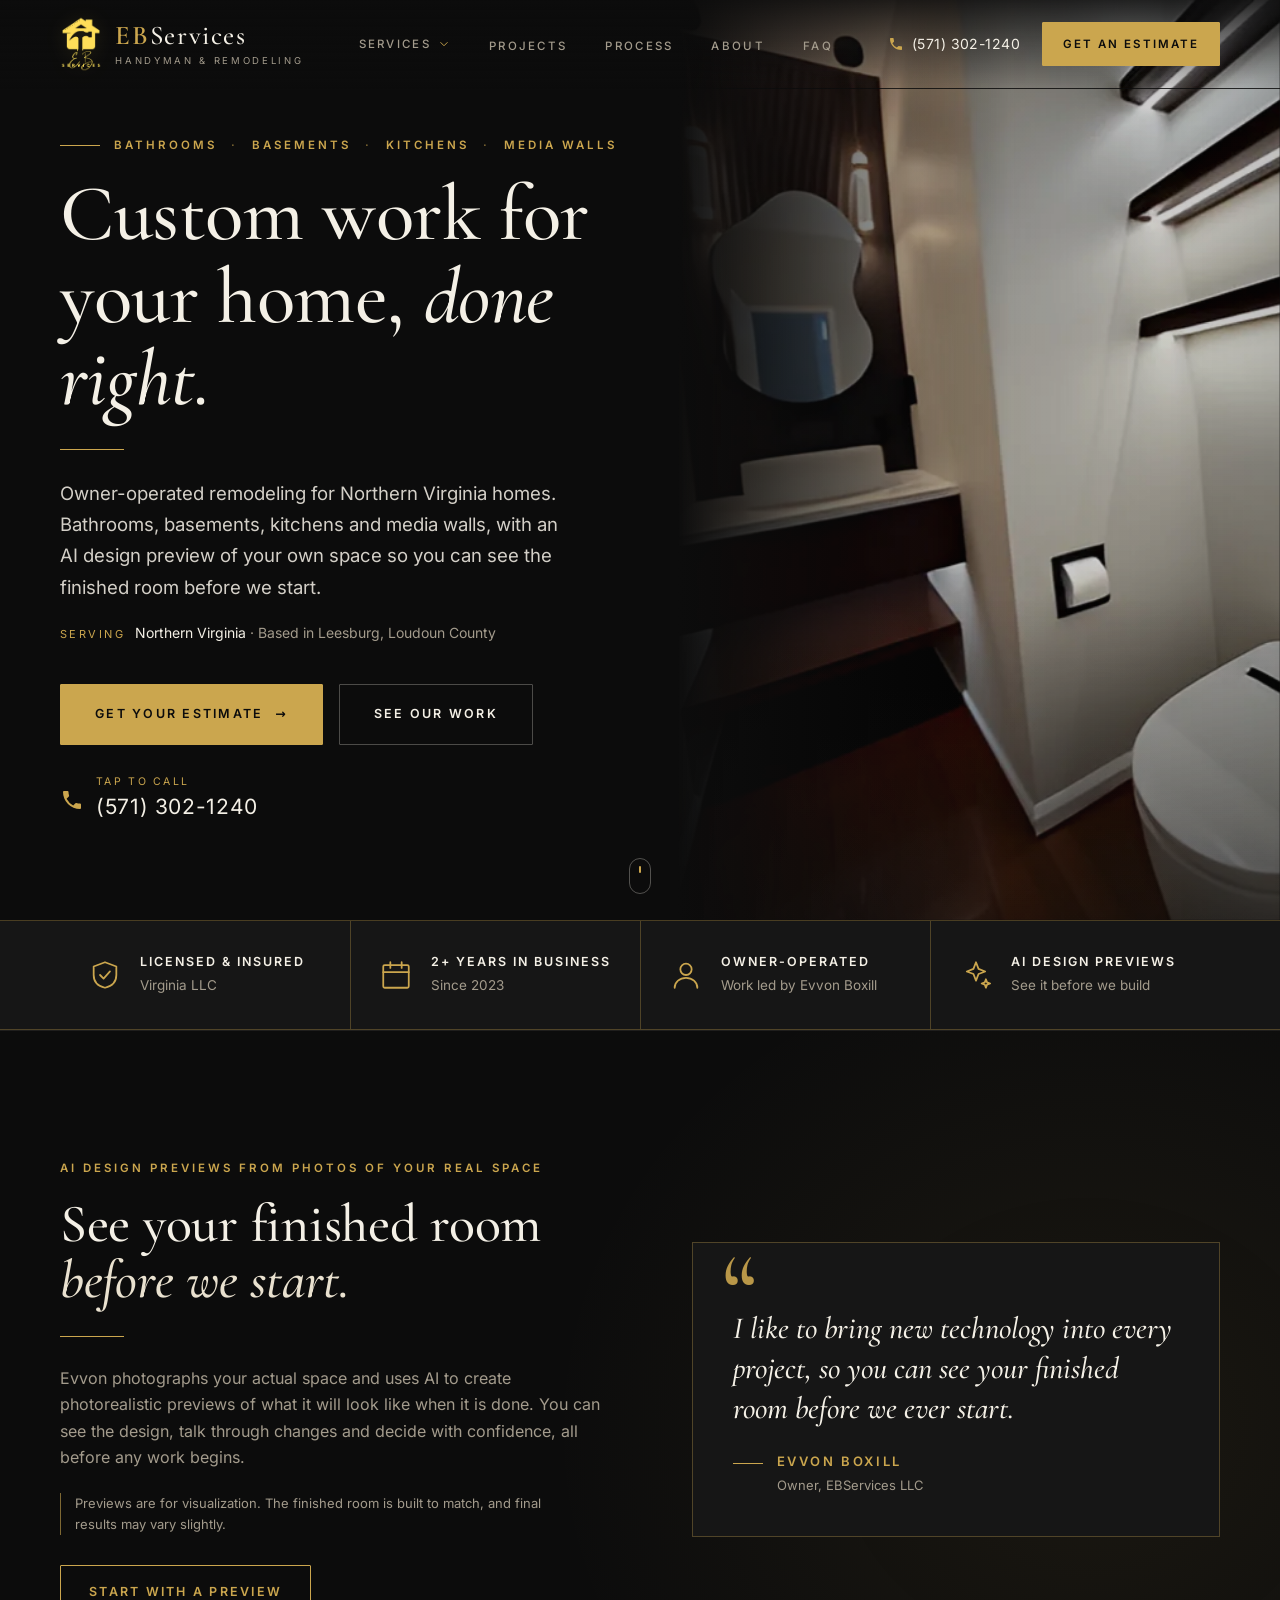
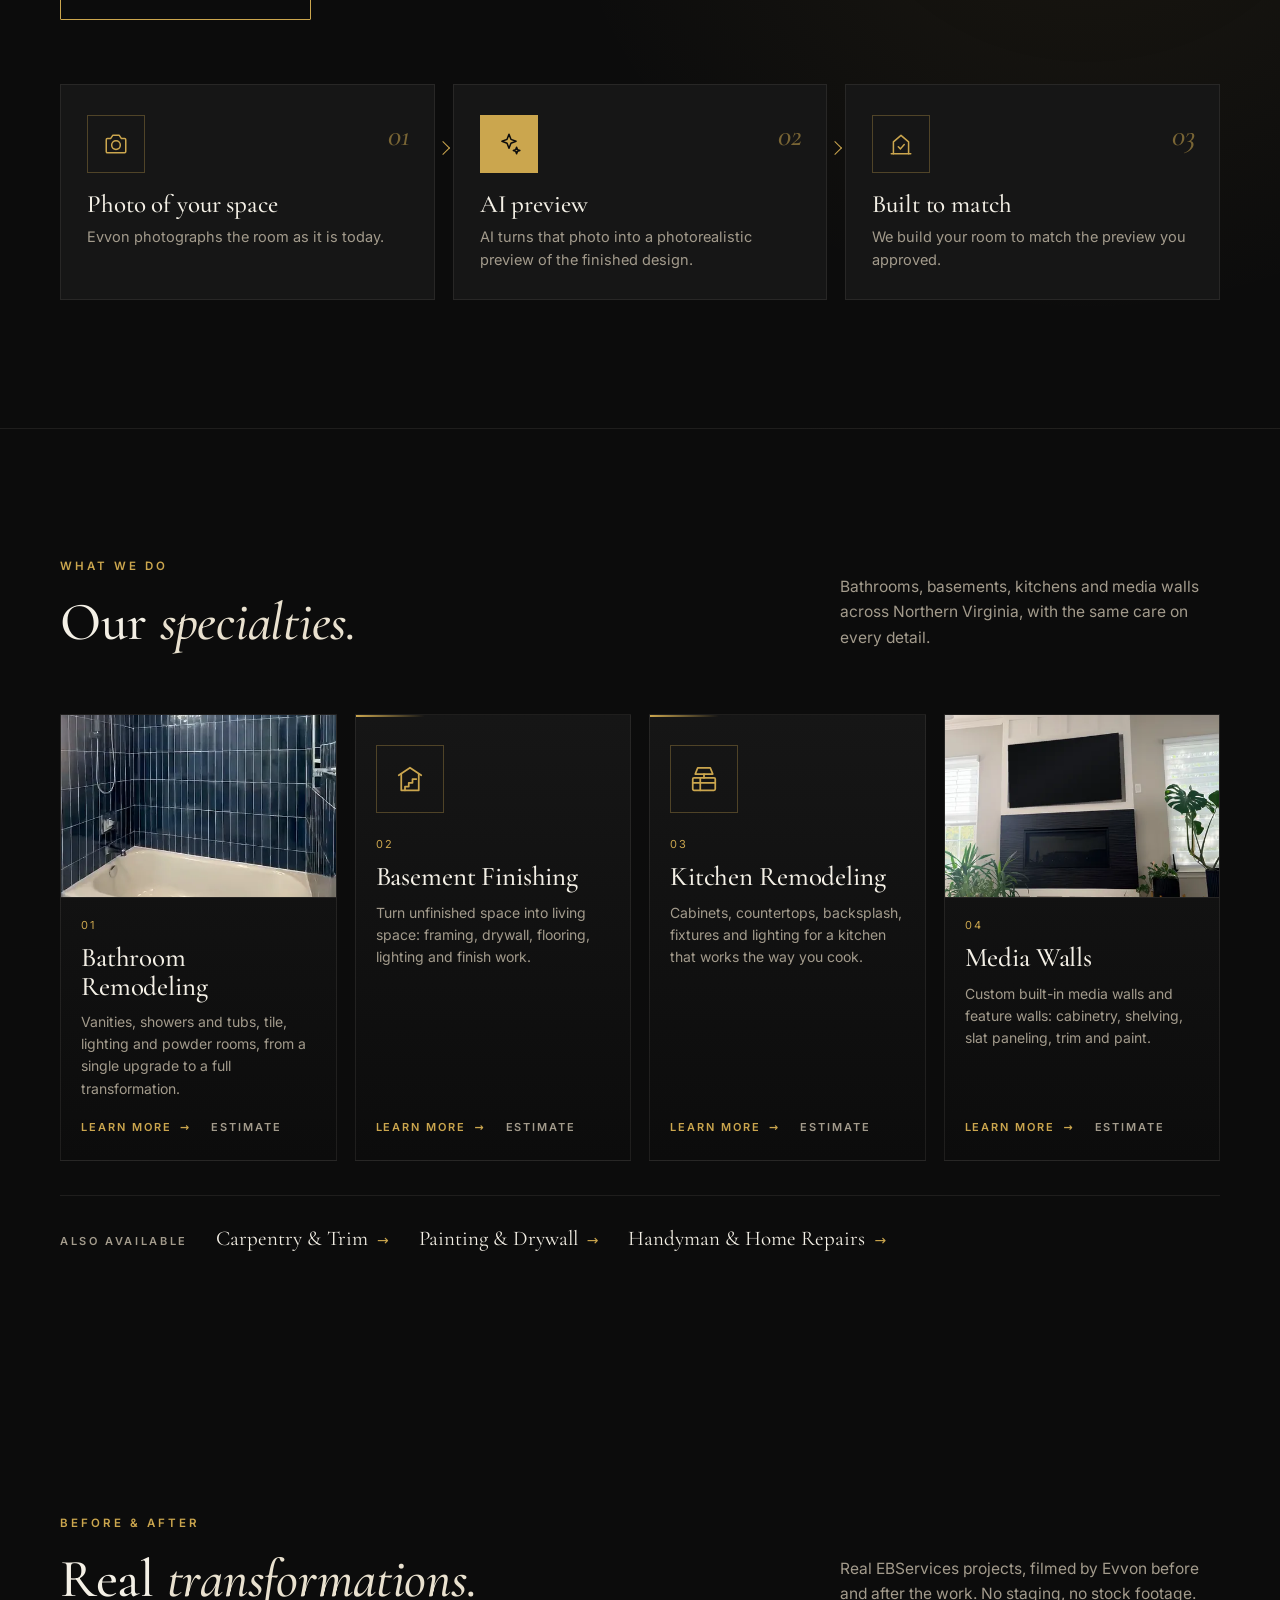
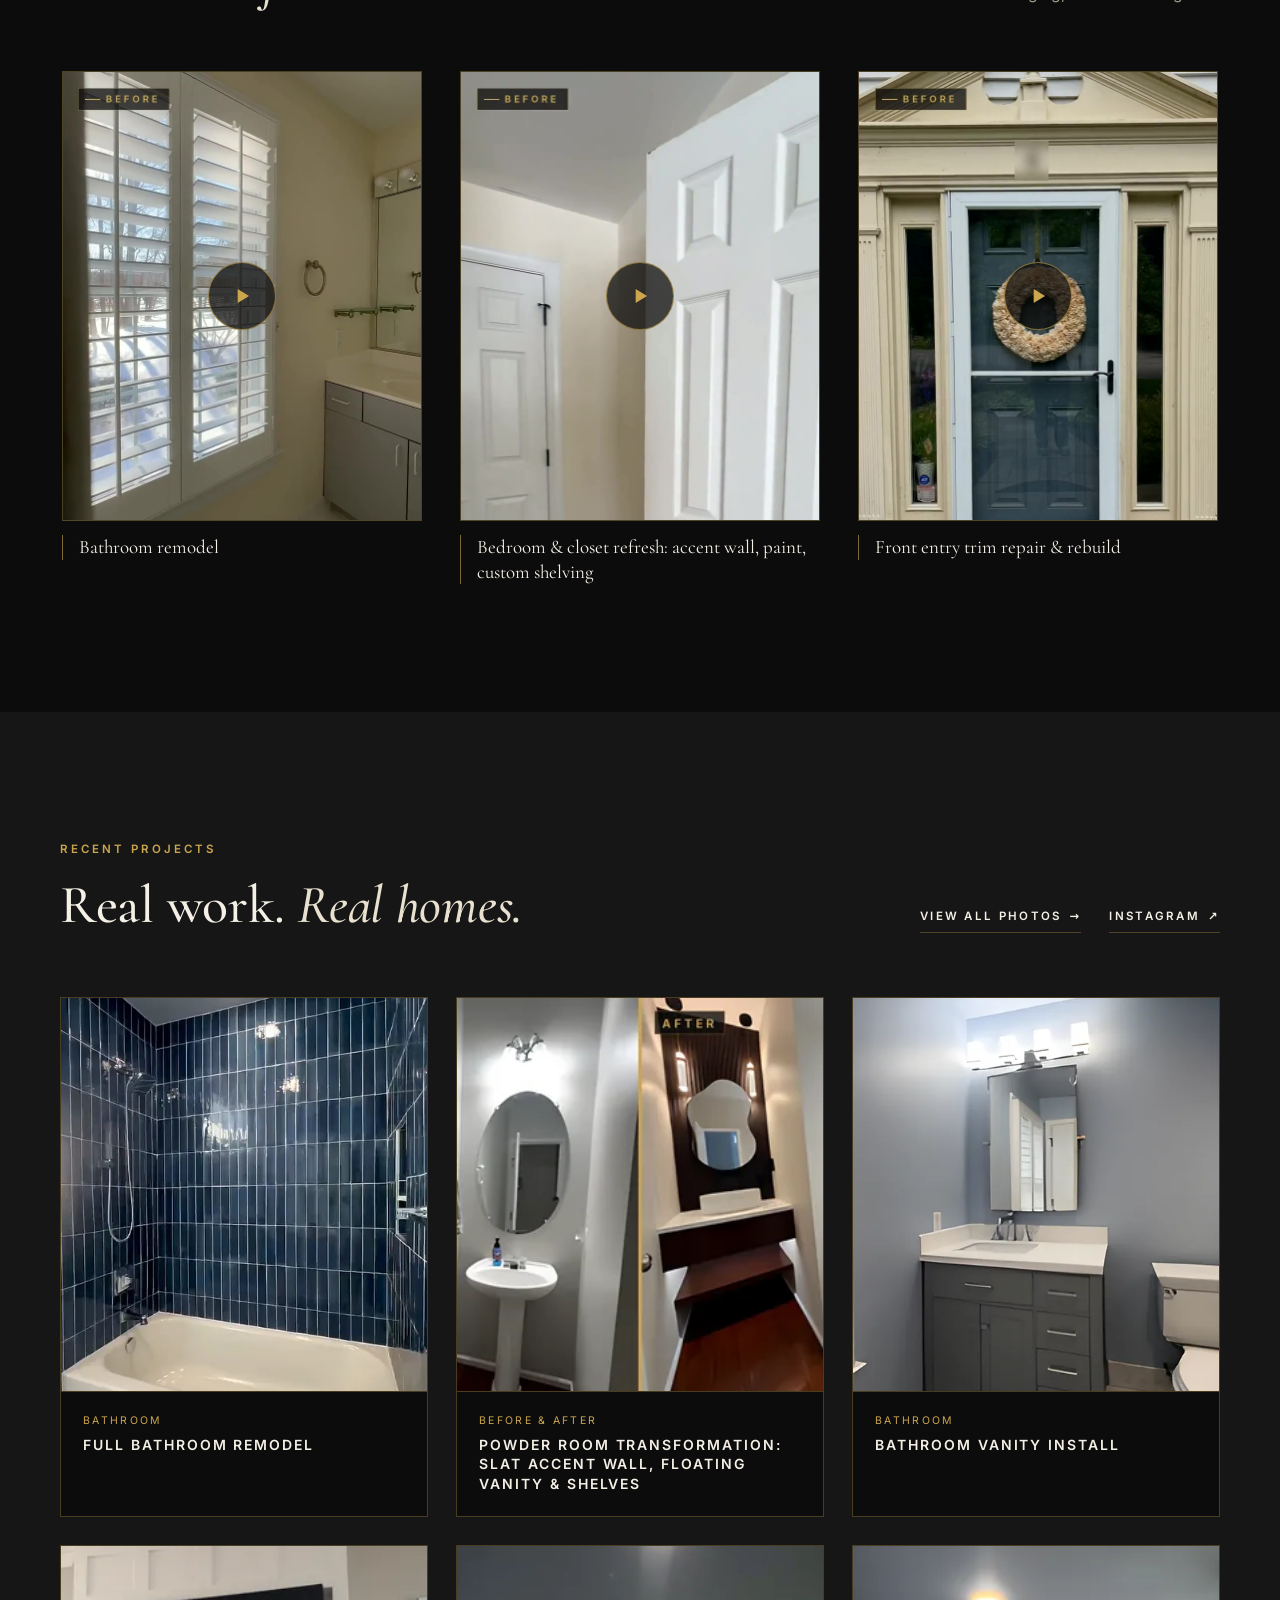
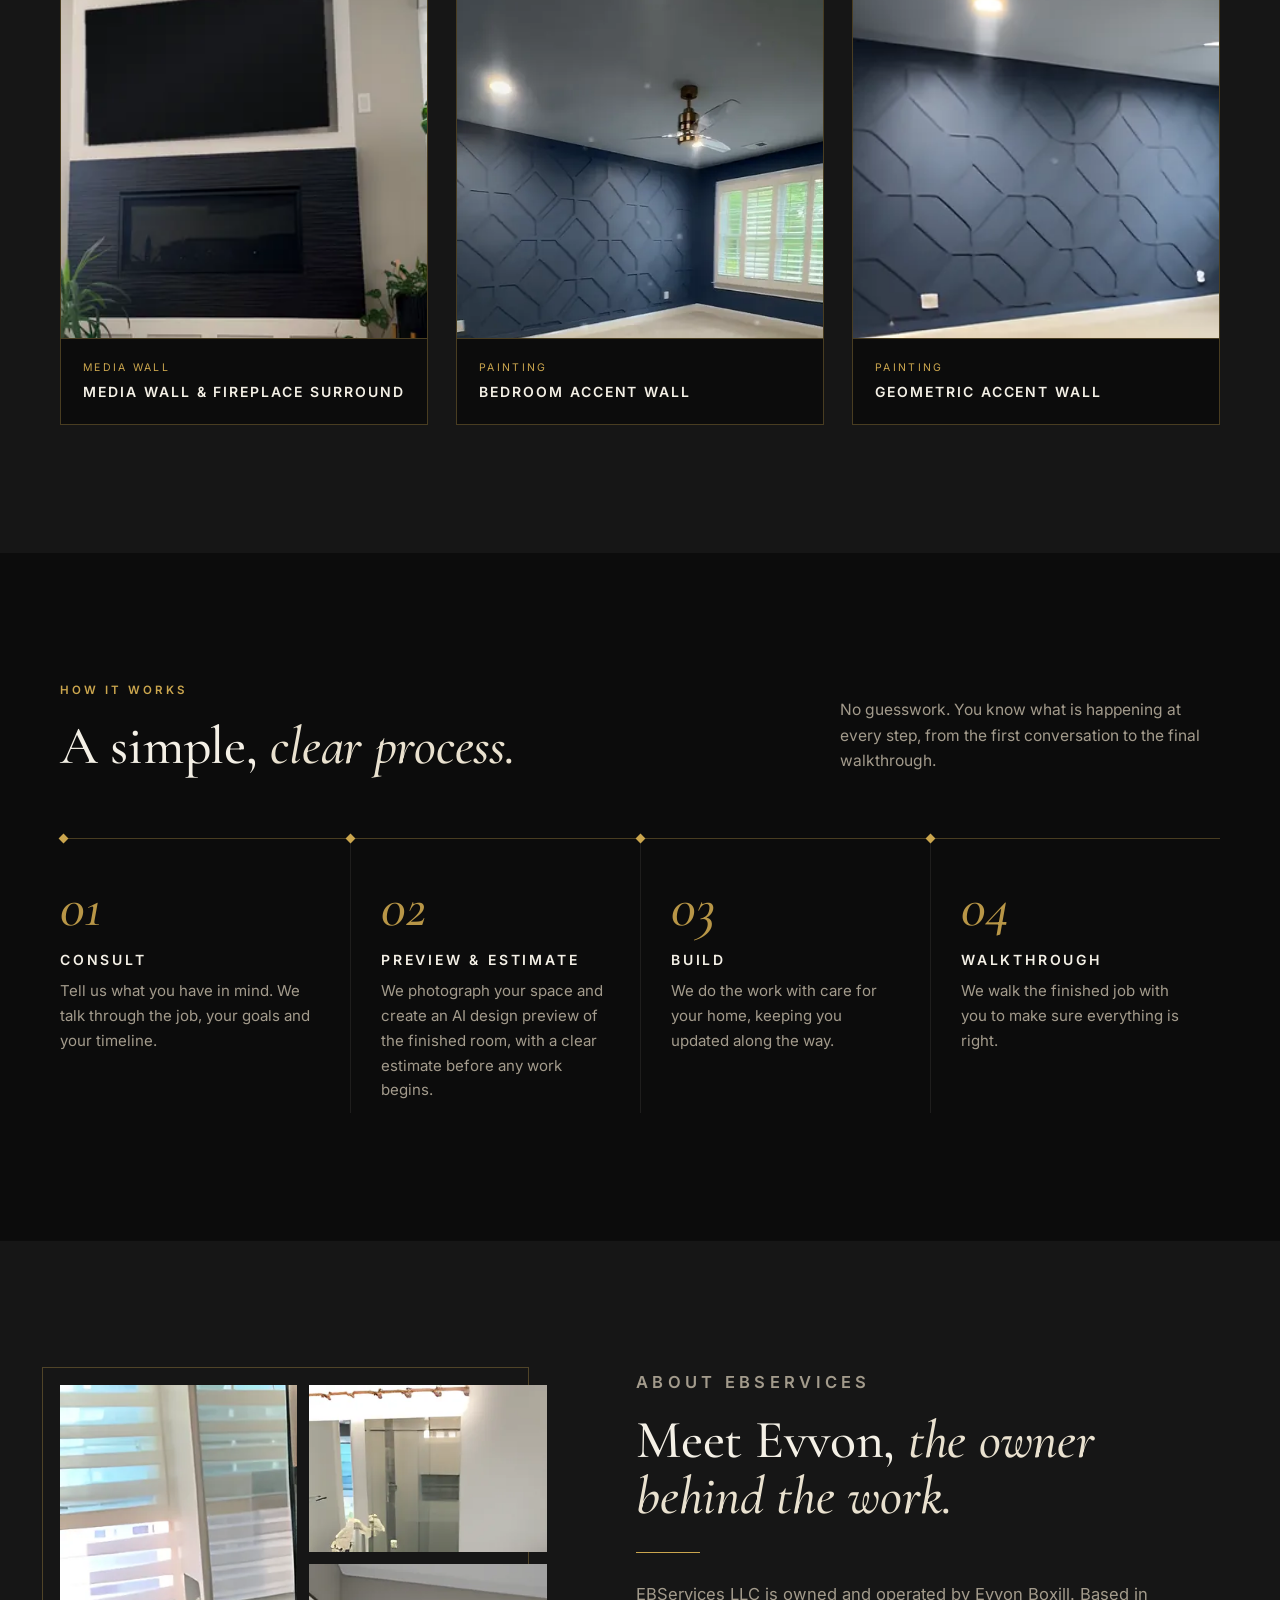
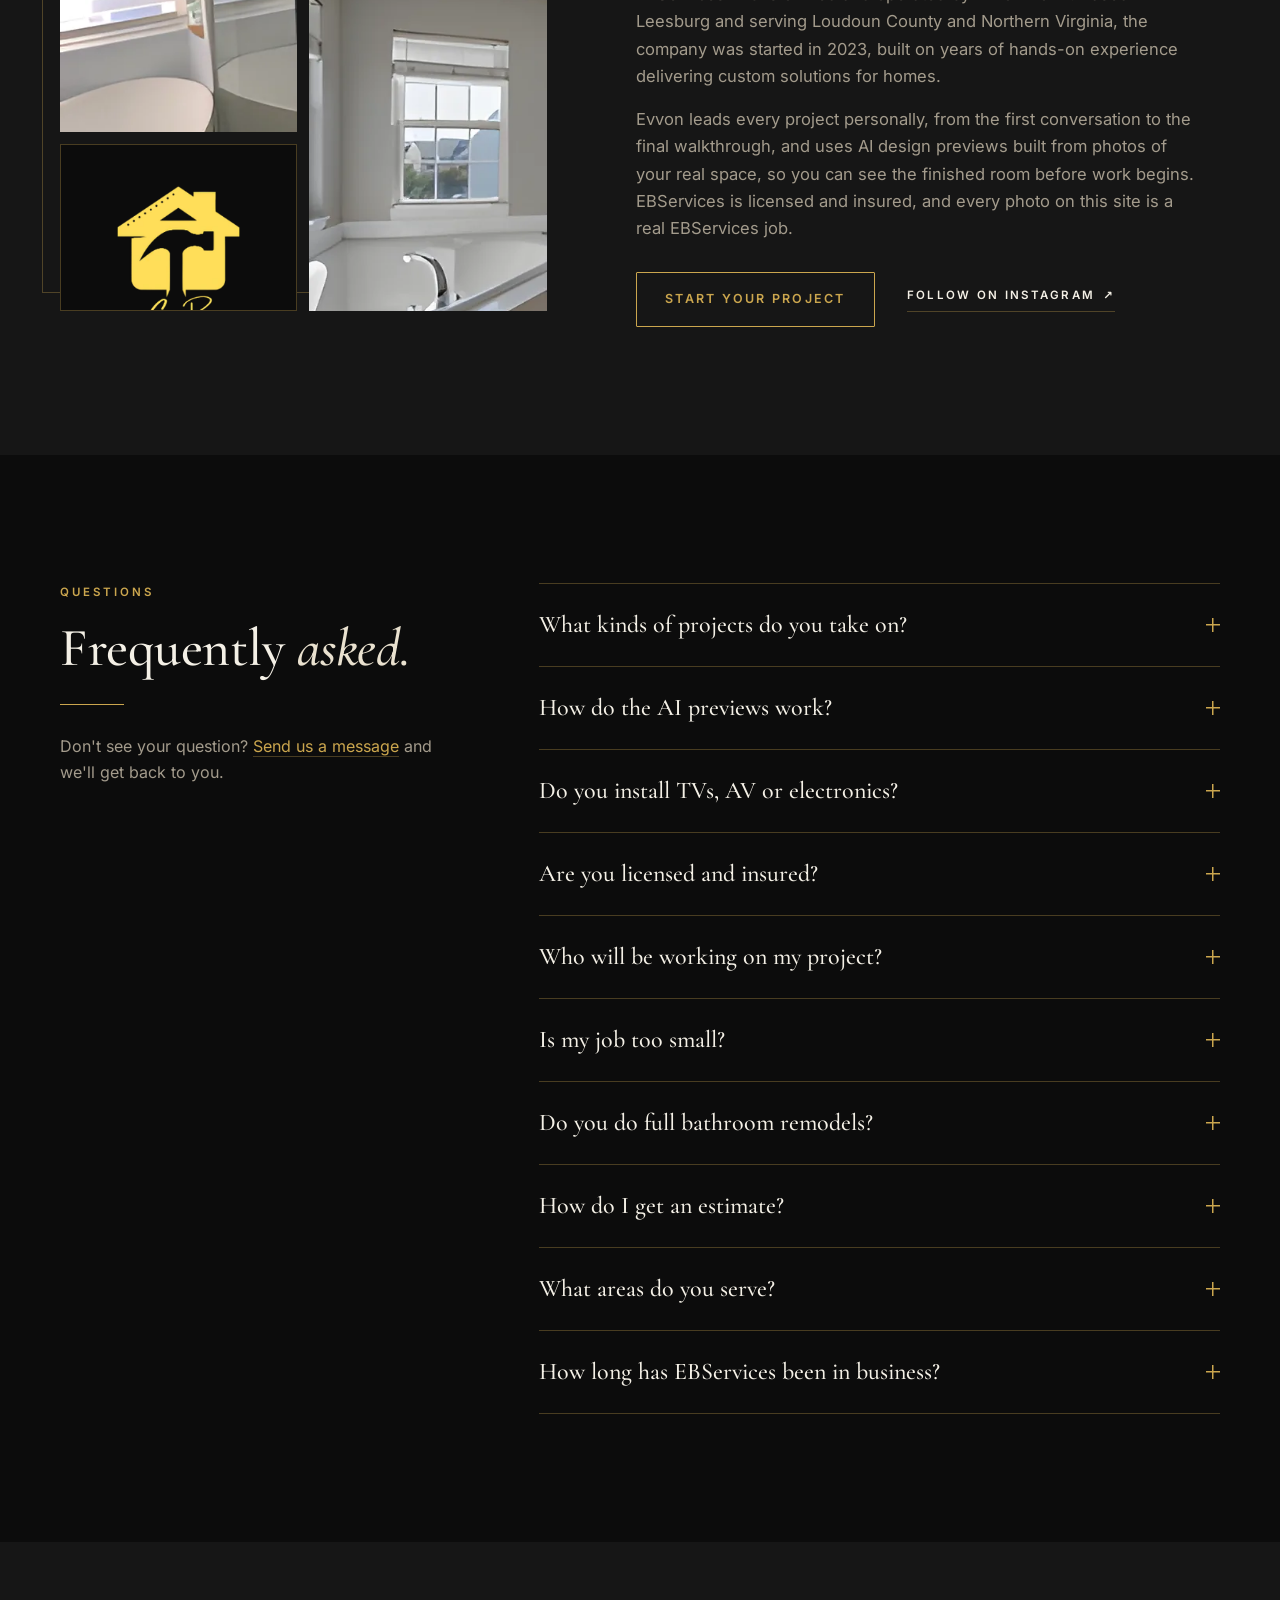
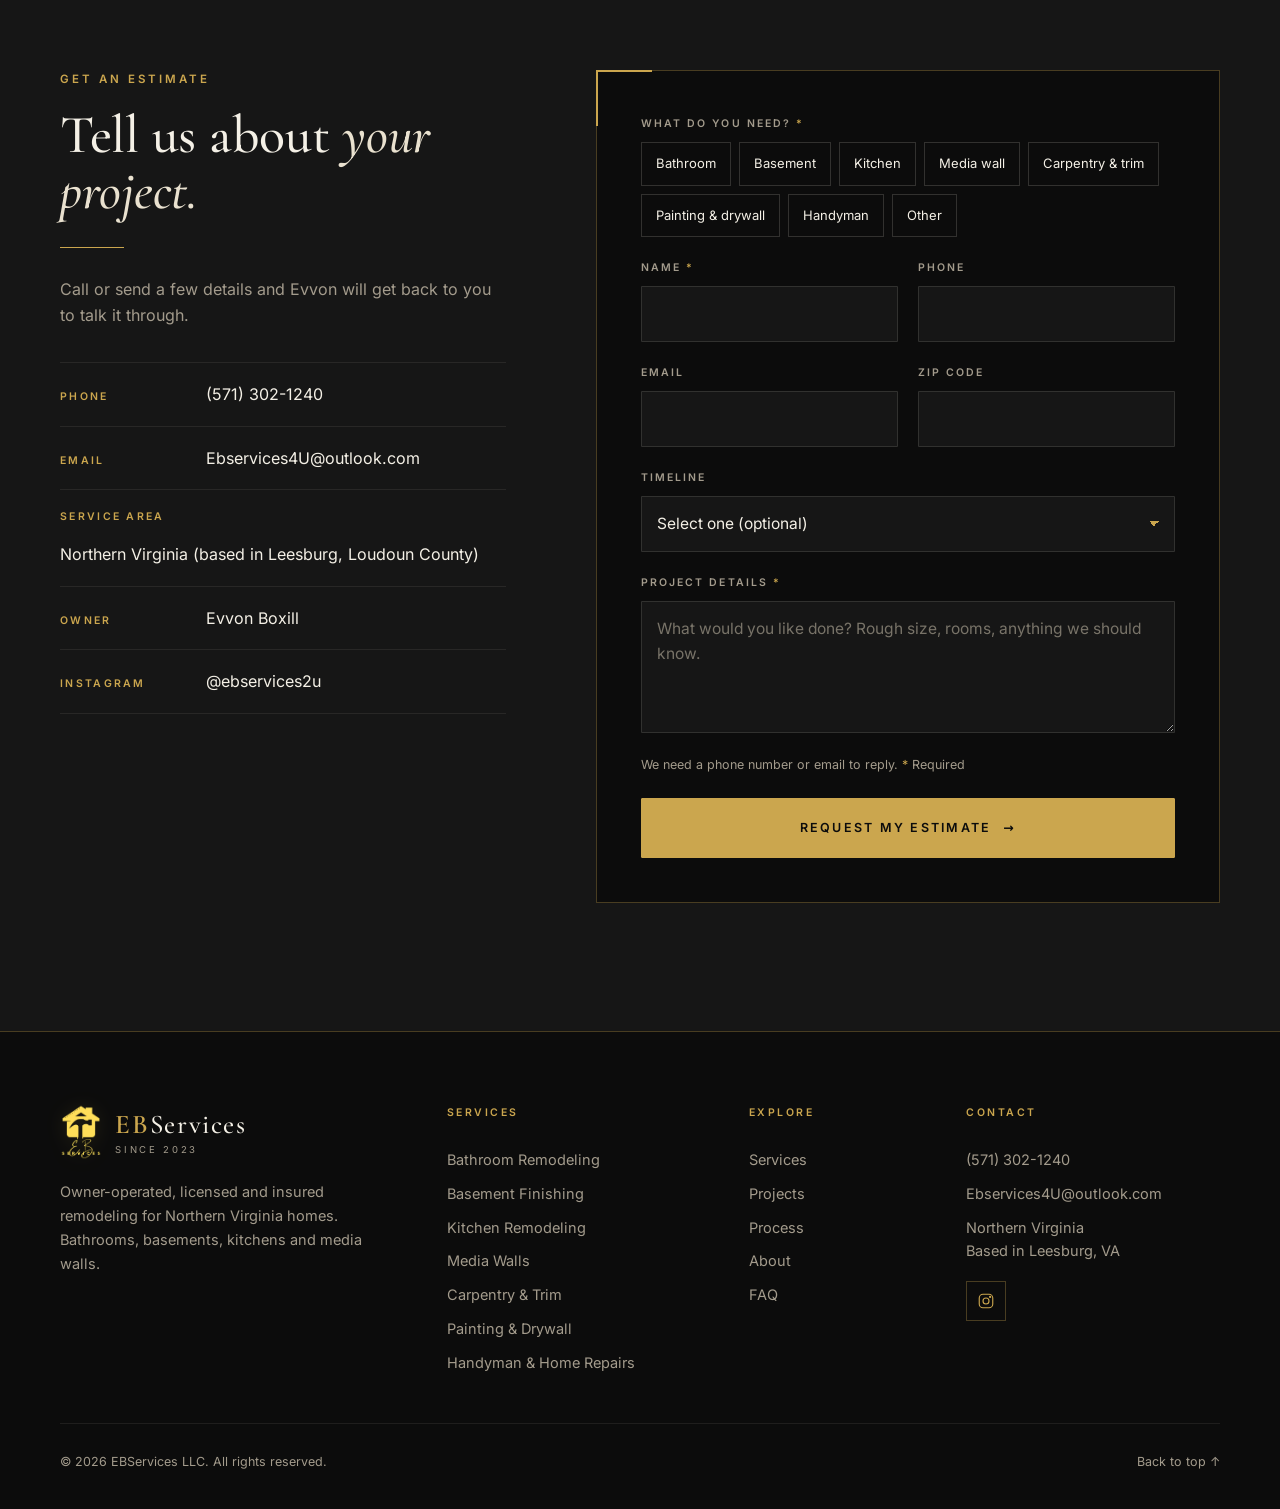
==== commit 2b8b777a: "AI preview section moved up; bathroom card photo; design-concept tag support for AI placeholders" ====
--- a/index.html
+++ b/index.html
@@ -158,7 +158,32 @@
 </section>
 
 <!-- ===================== Services ===================== -->
-<section class="section" id="services" aria-labelledby="services-title">
+<section class="section tech" id="technology" aria-labelledby="tech-title">
+  <div class="wrap">
+    <div class="tech-grid">
+      <div class="tech-copy reveal">
+        <p class="eyebrow">AI design previews from photos of your real space</p>
+        <h2 id="tech-title">See your finished room <em>before we start.</em></h2>
+        <span class="gold-rule"></span>
+        <p class="muted">Evvon photographs your actual space and uses AI to create photorealistic previews of what it will look like when it is done. You can see the design, talk through changes and decide with confidence, all before any work begins.</p>
+        <p class="tech-note">Previews are for visualization. The finished room is built to match, and final results may vary slightly.</p>
+        <a href="#estimate" class="btn btn-outline">Start With a Preview</a>
+      </div>
+      <figure class="tech-quote reveal" style="--d:120ms">
+        <span class="q-mark" aria-hidden="true">&ldquo;</span>
+        <blockquote><p>I like to bring new technology into every project, so you can see your finished room before we ever start.</p></blockquote>
+        <figcaption><span class="q-name">Evvon Boxill</span><span class="q-role">Owner, EBServices LLC</span></figcaption>
+      </figure>
+    </div>
+    <ol class="ai-steps">
+      <li class="ai-step reveal"><span class="ai-icon" aria-hidden="true"><svg viewBox="0 0 24 24"><path d="M4 7h3l2-3h6l2 3h3a1 1 0 0 1 1 1v11a1 1 0 0 1-1 1H4a1 1 0 0 1-1-1V8a1 1 0 0 1 1-1z"/><circle cx="12" cy="13" r="4"/></svg></span><span class="ai-num">01</span><h3>Photo of your space</h3><p>Evvon photographs the room as it is today.</p></li>
+      <li class="ai-step reveal" style="--d:90ms"><span class="ai-icon" aria-hidden="true"><svg viewBox="0 0 24 24"><path d="M12 3l1.8 4.7L18.5 9.5l-4.7 1.8L12 16l-1.8-4.7L5.5 9.5l4.7-1.8z"/><path d="M19 15l.8 2.2L22 18l-2.2.8L19 21l-.8-2.2L16 18l2.2-.8z"/></svg></span><span class="ai-num">02</span><h3>AI preview</h3><p>AI turns that photo into a photorealistic preview of the finished design.</p></li>
+      <li class="ai-step reveal" style="--d:180ms"><span class="ai-icon" aria-hidden="true"><svg viewBox="0 0 24 24"><path d="M3 21h18"/><path d="M5 21V10l7-6 7 6v11"/><path d="M9.5 14.5l2 2 3.5-4"/></svg></span><span class="ai-num">03</span><h3>Built to match</h3><p>We build your room to match the preview you approved.</p></li>
+    </ol>
+  </div>
+</section>
+
+  <section class="section" id="services" aria-labelledby="services-title">
   <div class="wrap">
     <div class="section-head reveal">
       <div>
@@ -169,7 +194,7 @@
     </div>
     <div class="service-grid">
         <article class="service service-feature reveal" style="--d:0ms">
-          <a class="service-icon" href="/bathroom-remodeling/" tabindex="-1" aria-hidden="true"><svg viewBox="0 0 24 24"><path d="M3 12h18v3a5 5 0 0 1-5 5H8a5 5 0 0 1-5-5z"/><path d="M5 12V6a2 2 0 0 1 4 0"/><path d="M7 20l-1 2M17 20l1 2"/><path d="M8 7.5h2"/></svg></a>
+          <a class="service-photo" href="/bathroom-remodeling/" tabindex="-1" aria-hidden="true"><img src="assets/img/bath-after-shower.webp" srcset="assets/img/bath-after-shower-480.webp 480w, assets/img/bath-after-shower.webp 720w" sizes="(max-width: 640px) 46vw, (max-width: 1180px) 45vw, 280px" width="720" height="900" alt="" loading="lazy" decoding="async"></a>
           <div class="service-body">
             <span class="service-num">01</span>
             <h3><a href="/bathroom-remodeling/">Bathroom Remodeling</a></h3>
@@ -318,30 +343,7 @@
 </section>
 
 <!-- ===================== AI design previews ===================== -->
-<section class="section tech" id="technology" aria-labelledby="tech-title">
-  <div class="wrap">
-    <div class="tech-grid">
-      <div class="tech-copy reveal">
-        <p class="eyebrow">AI design previews from photos of your real space</p>
-        <h2 id="tech-title">See your finished room <em>before we start.</em></h2>
-        <span class="gold-rule"></span>
-        <p class="muted">Evvon photographs your actual space and uses AI to create photorealistic previews of what it will look like when it is done. You can see the design, talk through changes and decide with confidence, all before any work begins.</p>
-        <p class="tech-note">Previews are for visualization. The finished room is built to match, and final results may vary slightly.</p>
-        <a href="#estimate" class="btn btn-outline">Start With a Preview</a>
-      </div>
-      <figure class="tech-quote reveal" style="--d:120ms">
-        <span class="q-mark" aria-hidden="true">&ldquo;</span>
-        <blockquote><p>I like to bring new technology into every project, so you can see your finished room before we ever start.</p></blockquote>
-        <figcaption><span class="q-name">Evvon Boxill</span><span class="q-role">Owner, EBServices LLC</span></figcaption>
-      </figure>
-    </div>
-    <ol class="ai-steps">
-      <li class="ai-step reveal"><span class="ai-icon" aria-hidden="true"><svg viewBox="0 0 24 24"><path d="M4 7h3l2-3h6l2 3h3a1 1 0 0 1 1 1v11a1 1 0 0 1-1 1H4a1 1 0 0 1-1-1V8a1 1 0 0 1 1-1z"/><circle cx="12" cy="13" r="4"/></svg></span><span class="ai-num">01</span><h3>Photo of your space</h3><p>Evvon photographs the room as it is today.</p></li>
-      <li class="ai-step reveal" style="--d:90ms"><span class="ai-icon" aria-hidden="true"><svg viewBox="0 0 24 24"><path d="M12 3l1.8 4.7L18.5 9.5l-4.7 1.8L12 16l-1.8-4.7L5.5 9.5l4.7-1.8z"/><path d="M19 15l.8 2.2L22 18l-2.2.8L19 21l-.8-2.2L16 18l2.2-.8z"/></svg></span><span class="ai-num">02</span><h3>AI preview</h3><p>AI turns that photo into a photorealistic preview of the finished design.</p></li>
-      <li class="ai-step reveal" style="--d:180ms"><span class="ai-icon" aria-hidden="true"><svg viewBox="0 0 24 24"><path d="M3 21h18"/><path d="M5 21V10l7-6 7 6v11"/><path d="M9.5 14.5l2 2 3.5-4"/></svg></span><span class="ai-num">03</span><h3>Built to match</h3><p>We build your room to match the preview you approved.</p></li>
-    </ol>
-  </div>
-</section>
+
 
 <!-- ===================== Process ===================== -->
 <section class="section" id="process" aria-labelledby="process-title">
--- a/css/style.css
+++ b/css/style.css
@@ -664,3 +664,7 @@
 @media (max-width:640px){.ba-pair.wide .ba-pair-grid{grid-template-columns:1fr}}
 .ba-grid.swipe{grid-template-columns:repeat(3,minmax(0,360px))}
 .ba-grid.swipe .ba-video figcaption{font-size:19px}
+.service-photo{position:relative}
+.concept-tag{position:absolute;left:10px;bottom:10px;padding:4px 8px;background:rgba(10,10,10,.72);border:1px solid rgba(203,166,78,.45);color:#CBA64E;font:600 10px/1 var(--sans,Inter,sans-serif);letter-spacing:.14em;text-transform:uppercase;pointer-events:none}
+.svc-hero-media{position:relative}.svc-hero-media .concept-tag{left:14px;bottom:14px}
+.service-photo img[src*="bath-after-shower"]{object-position:50% 80%}
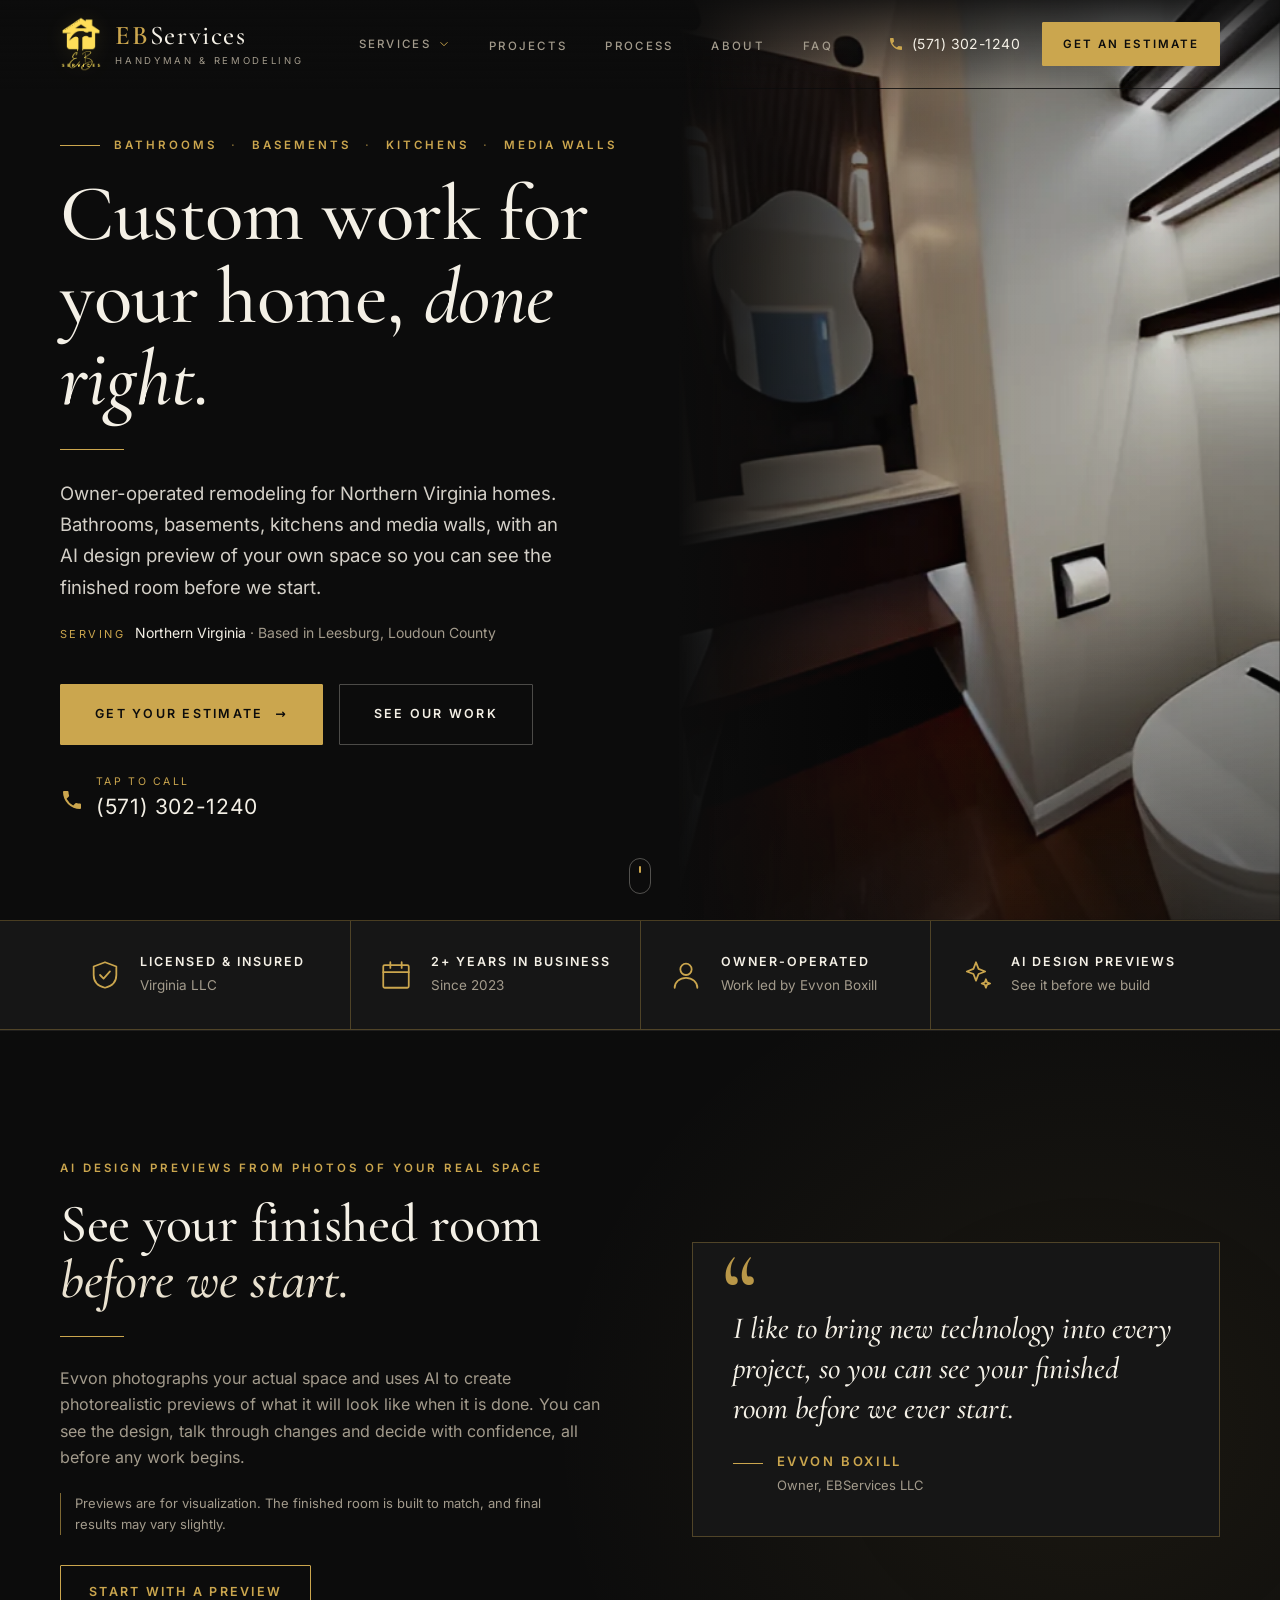
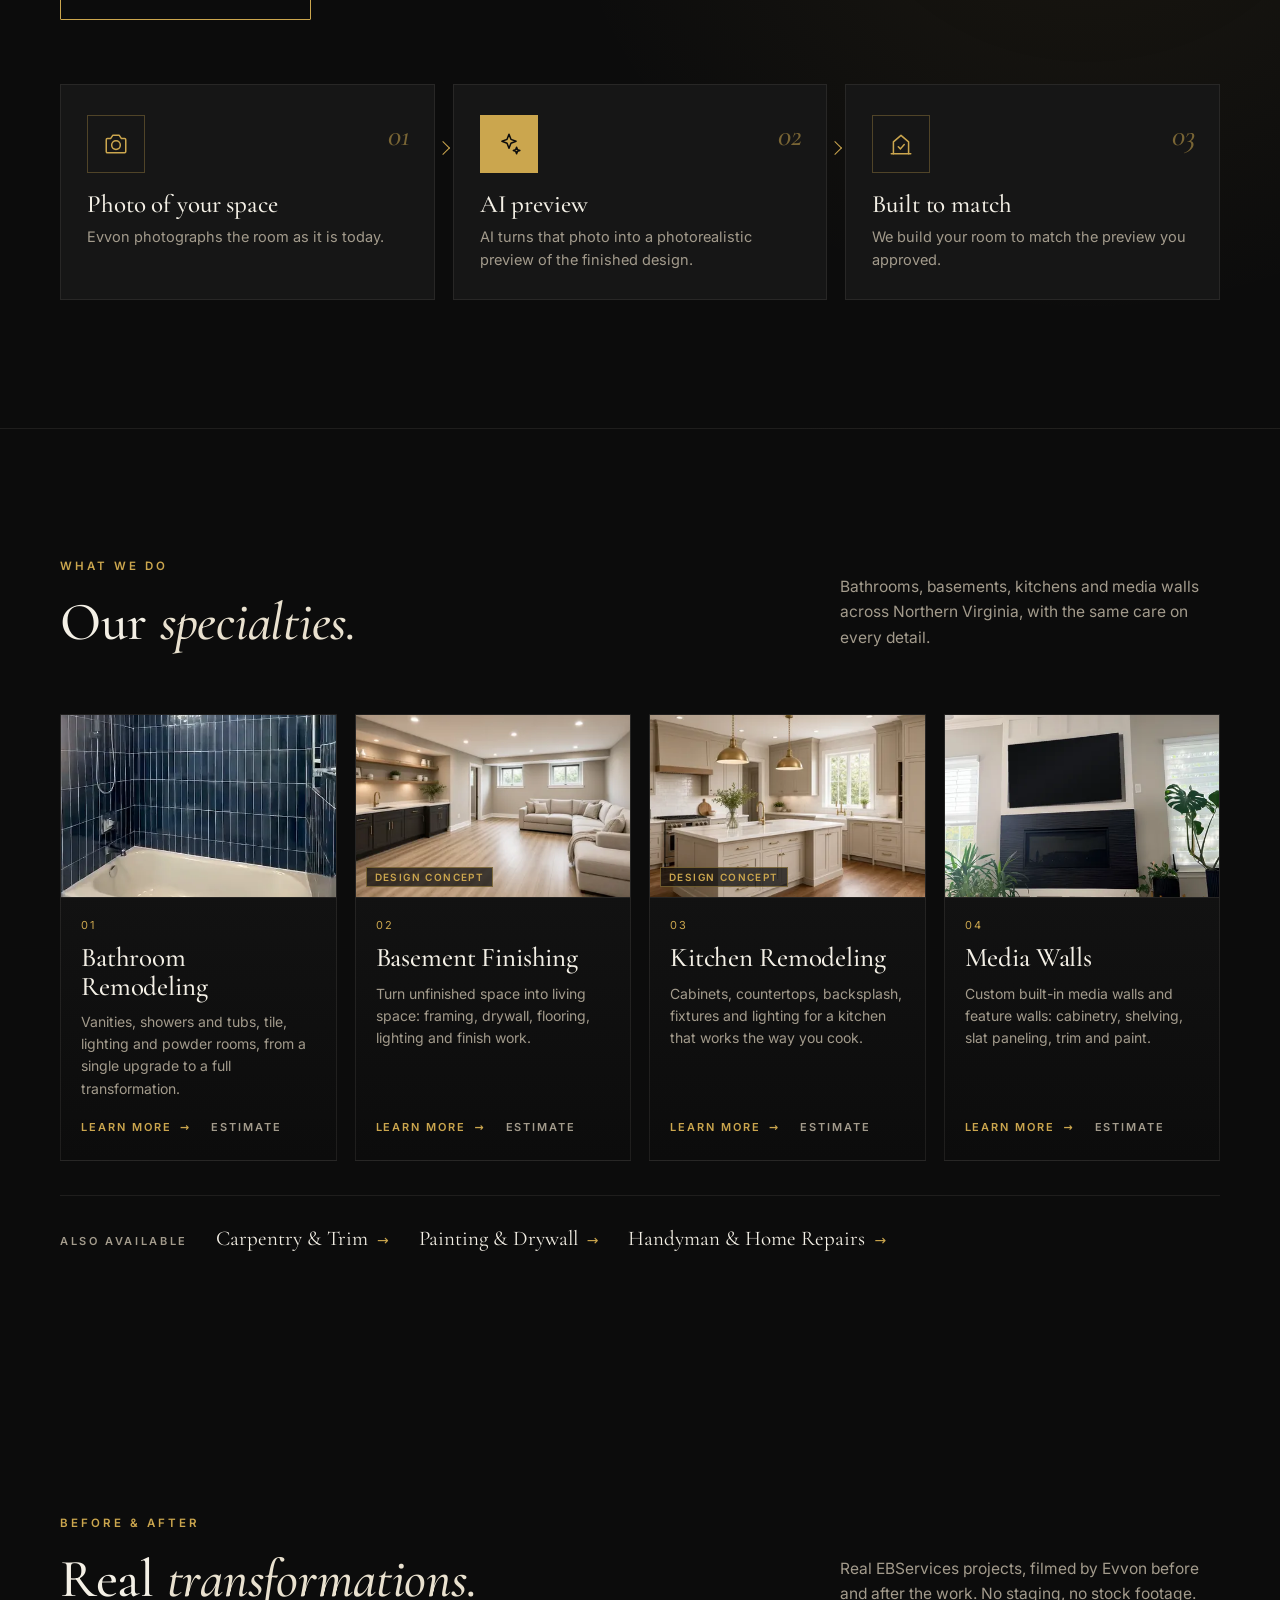
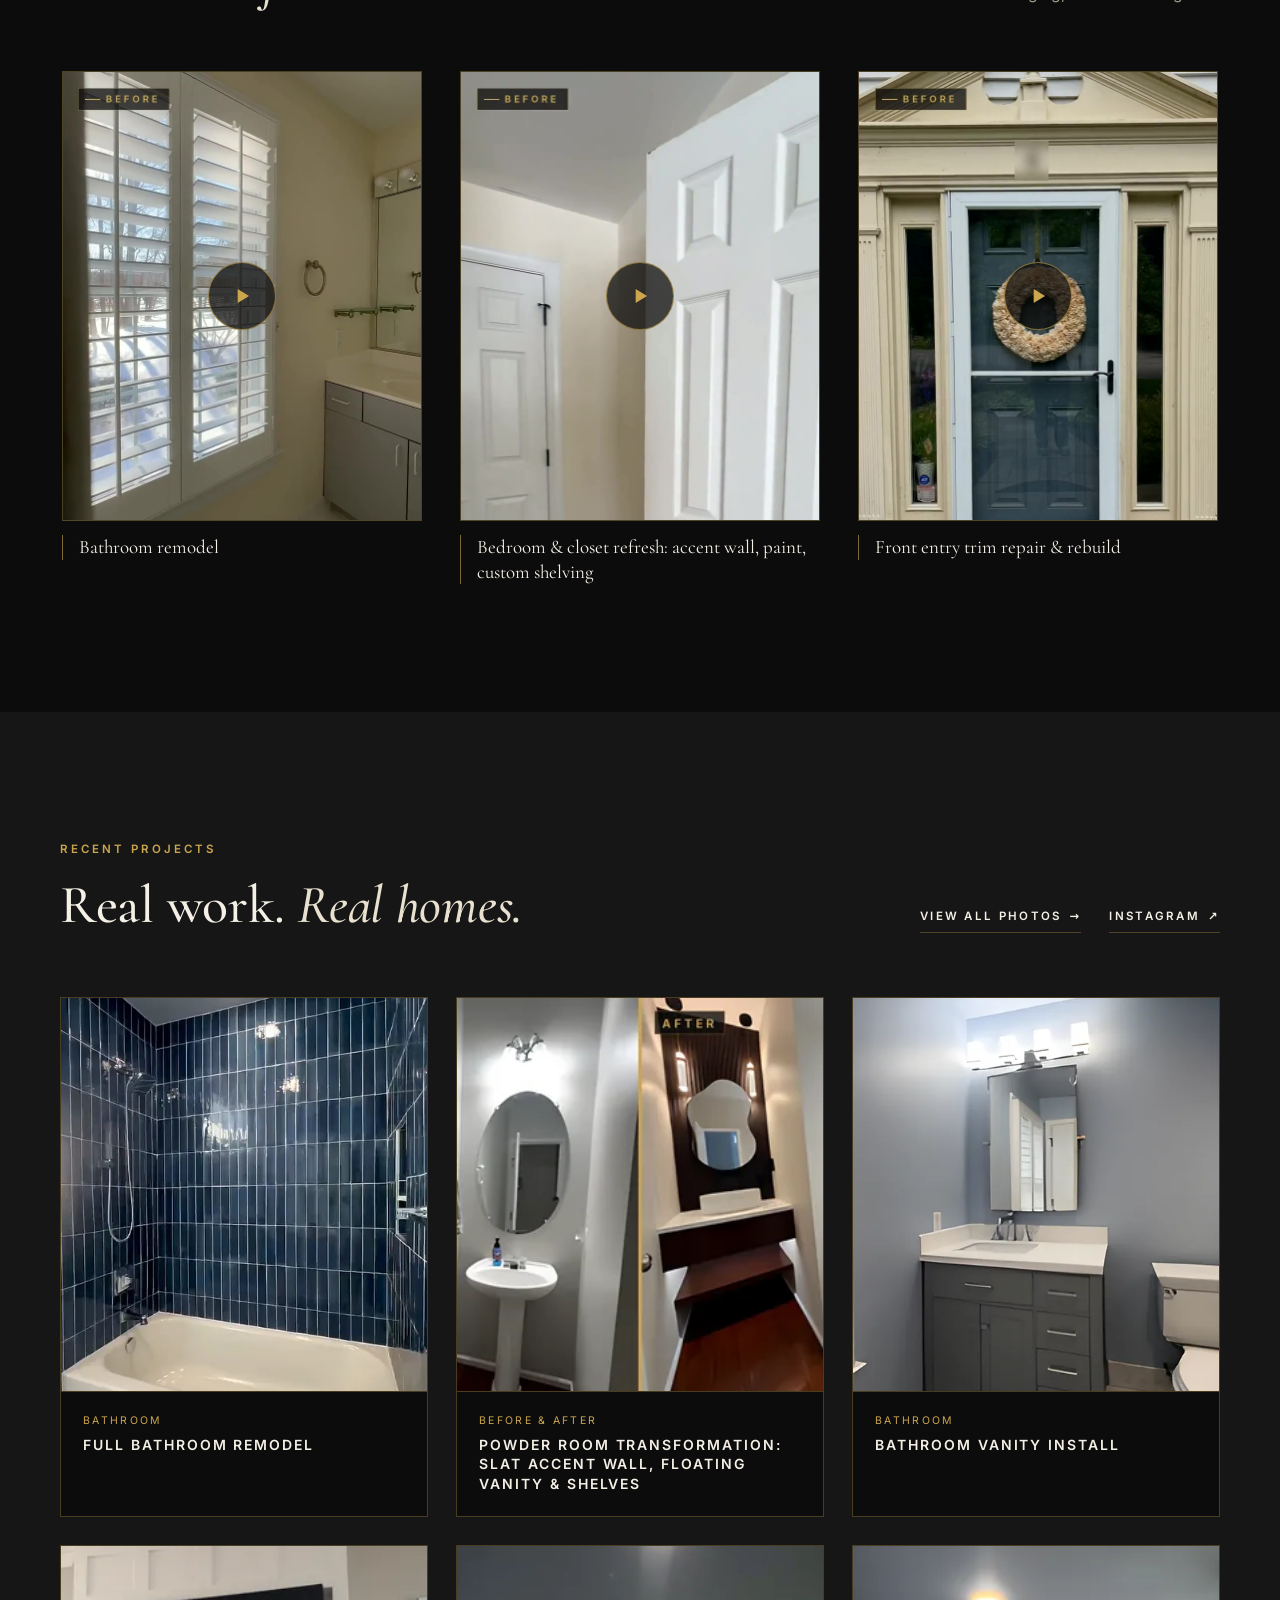
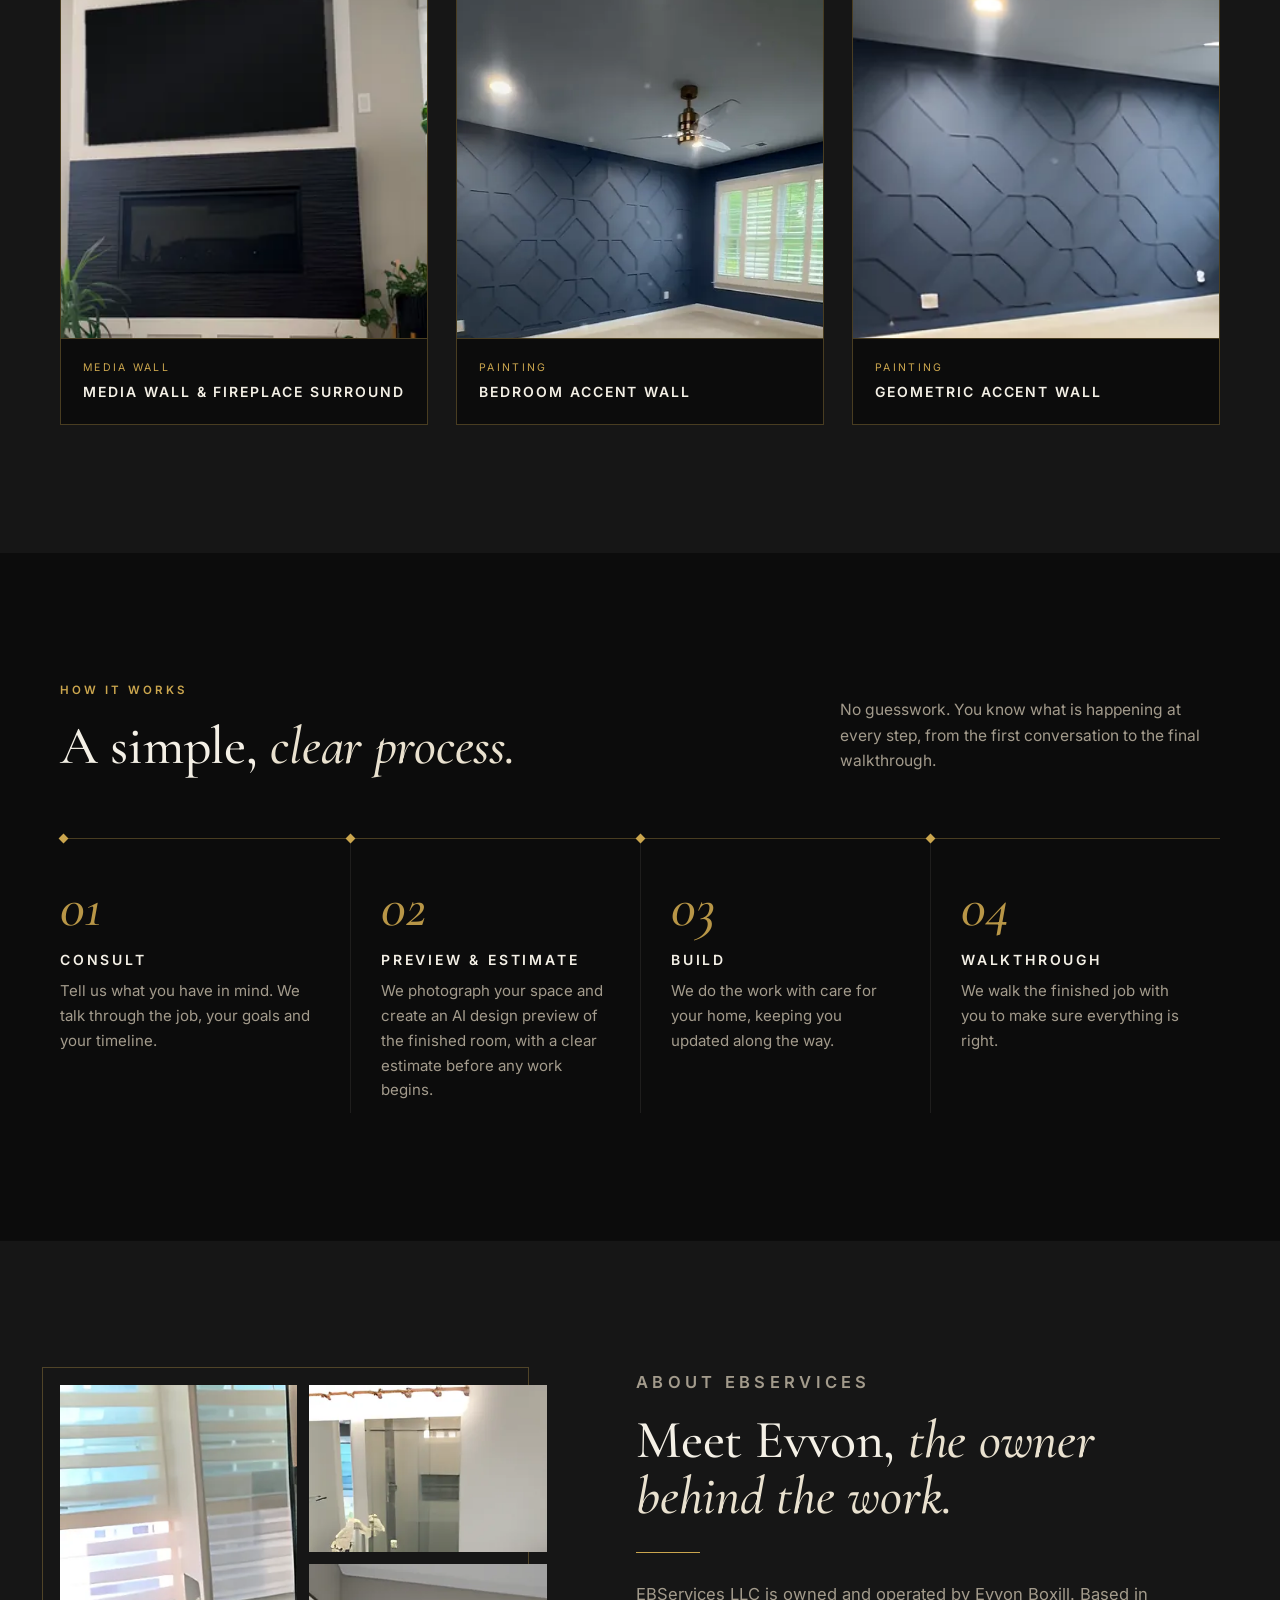
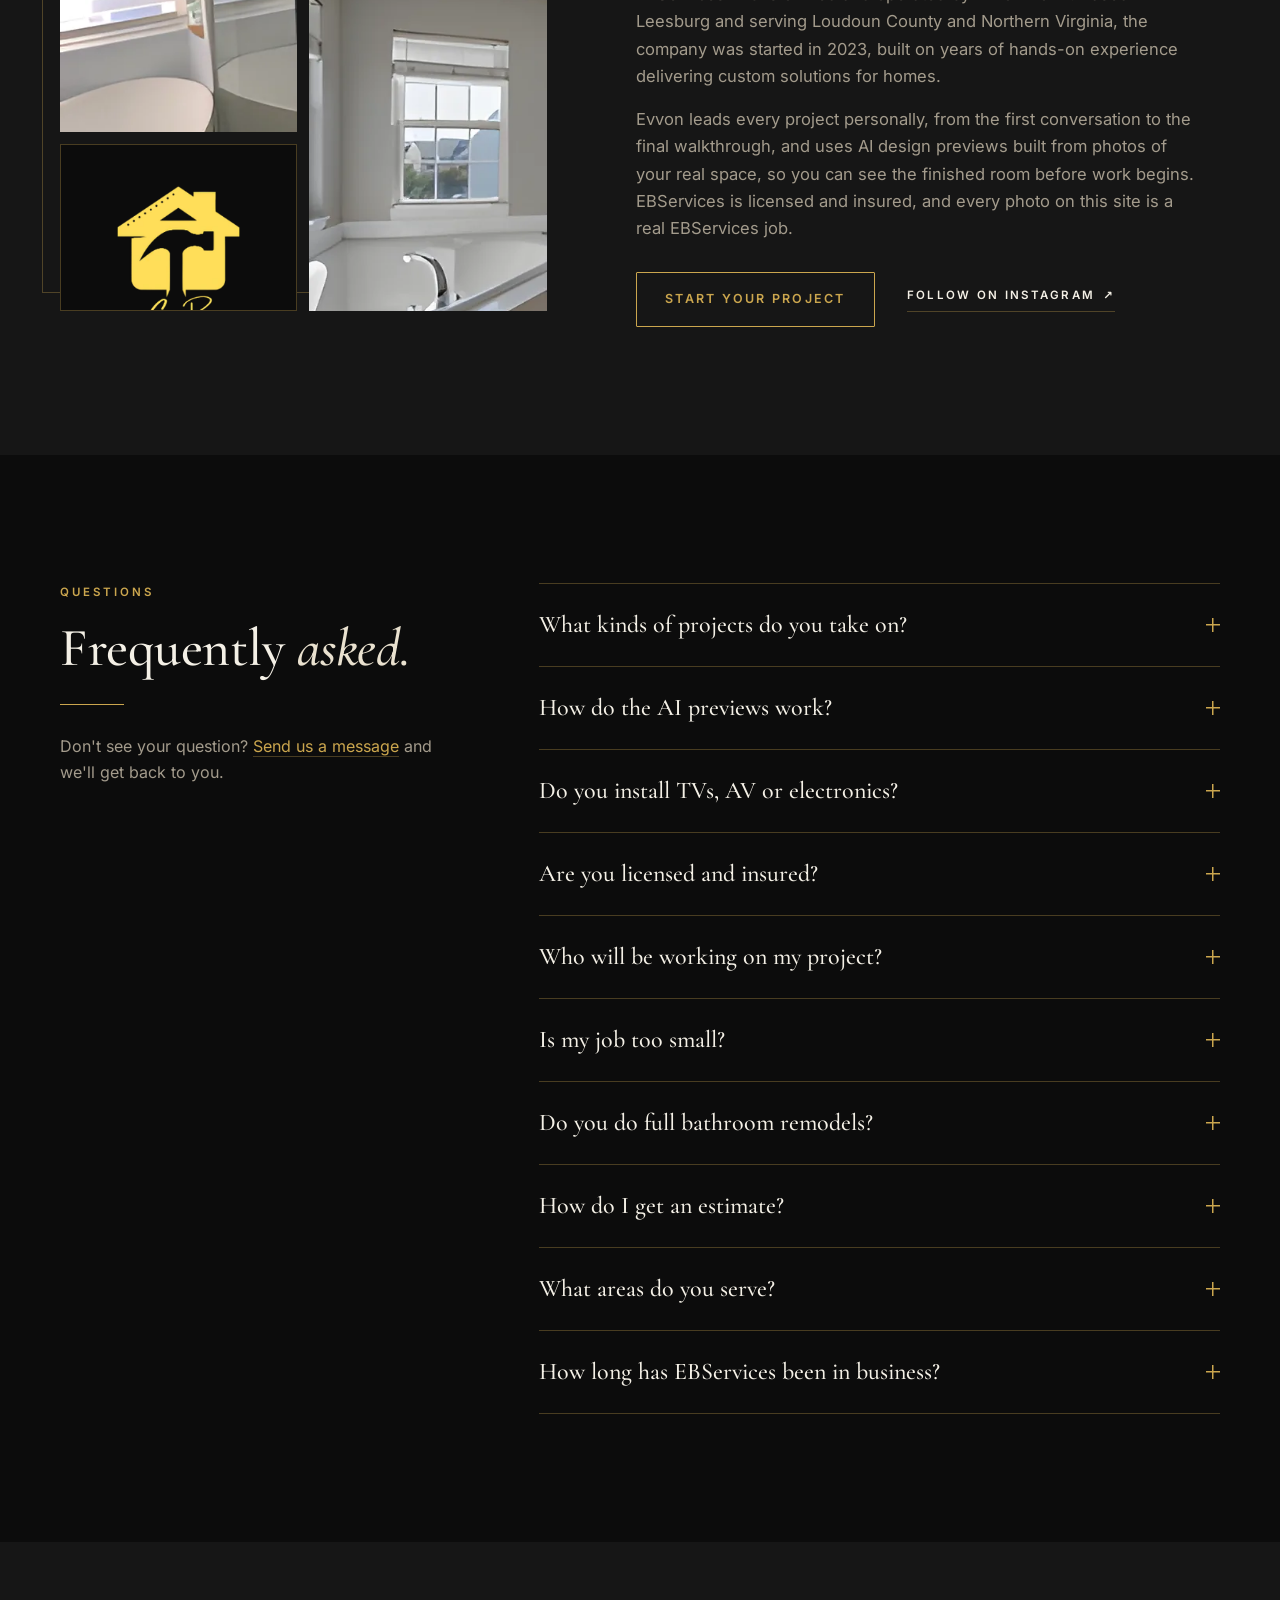
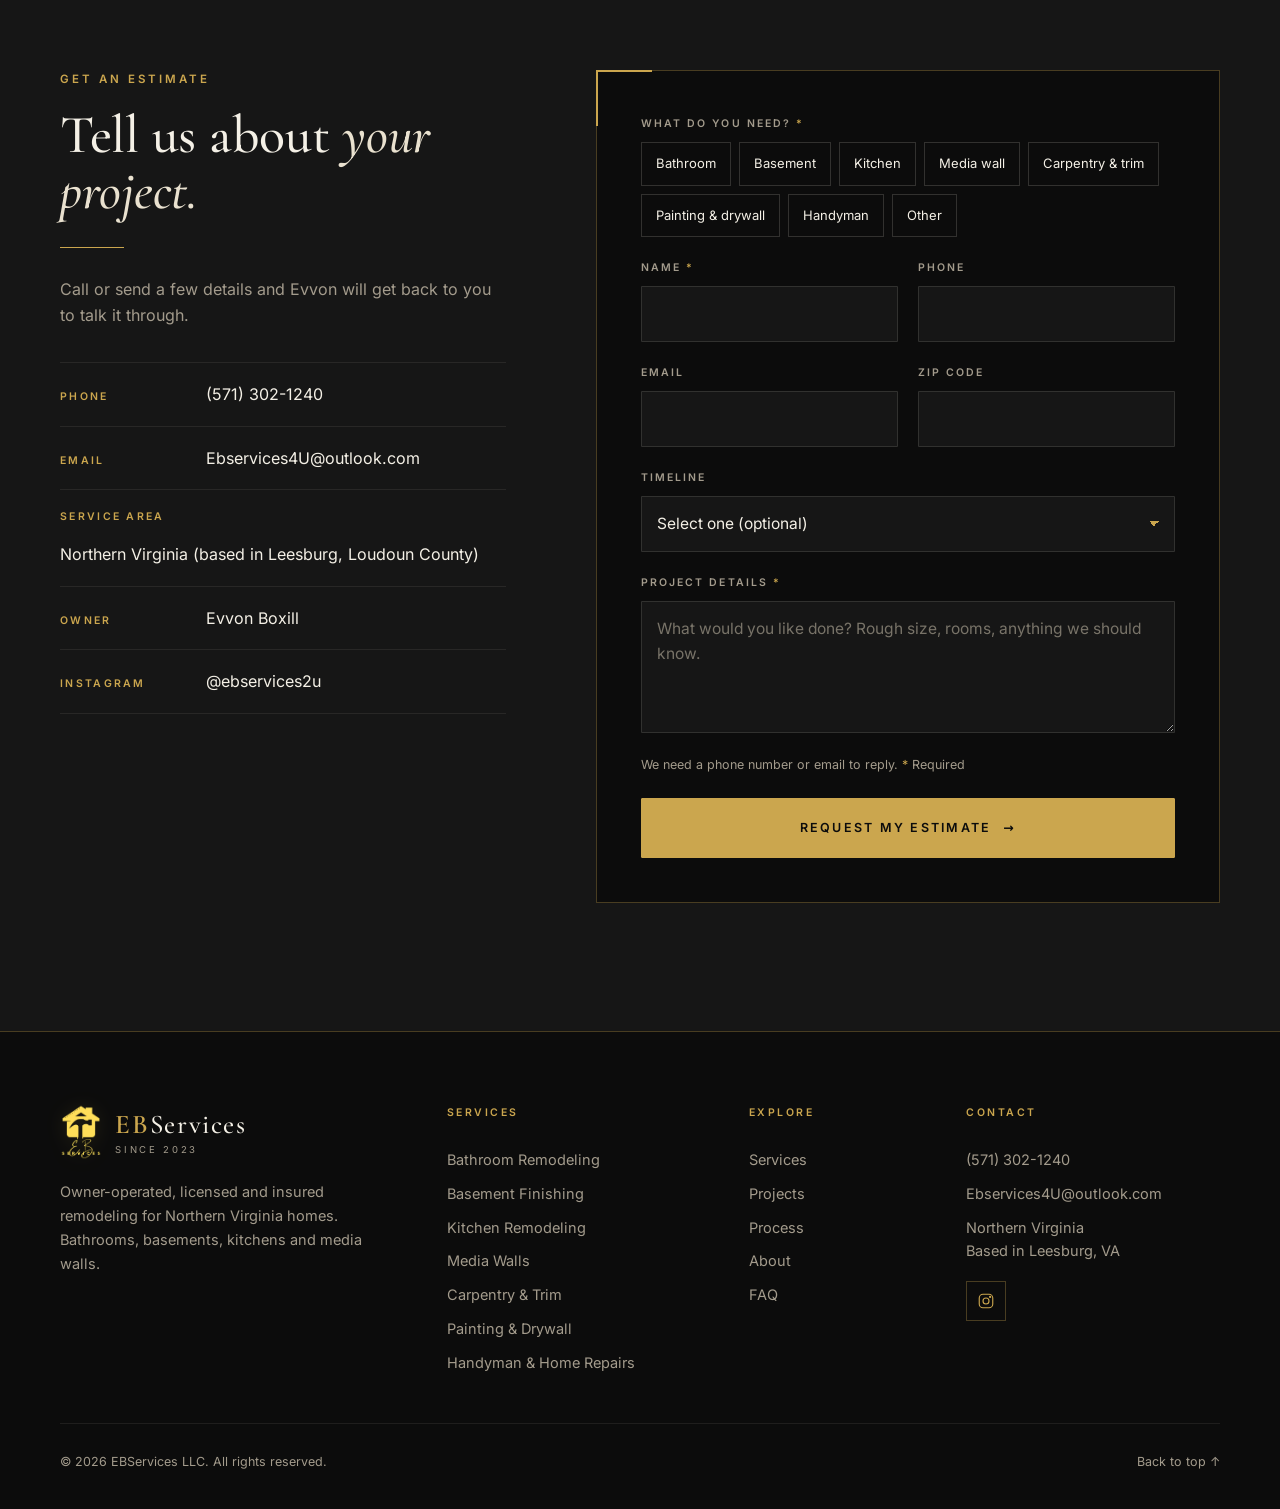
==== commit 88945521: "AI design-concept placeholders for basement and kitchen (tagged)" ====
--- a/index.html
+++ b/index.html
@@ -206,7 +206,7 @@
           </div>
         </article>
         <article class="service service-feature reveal" style="--d:70ms">
-          <a class="service-icon" href="/basement-finishing/" tabindex="-1" aria-hidden="true"><svg viewBox="0 0 24 24"><path d="M3 9l9-6 9 6"/><path d="M5 8v13h14V8"/><path d="M8 21v-3h3v-3h3v-3h3"/></svg></a>
+          <a class="service-photo" href="/basement-finishing/" tabindex="-1"><img src="assets/img/ai-basement.webp" srcset="assets/img/ai-basement-480.webp 480w, assets/img/ai-basement.webp 1280w" sizes="(max-width: 640px) 46vw, (max-width: 1180px) 45vw, 280px" width="1280" height="720" alt="AI design concept: finished basement with LVP flooring, recessed lighting and a built-in wet bar" loading="lazy" decoding="async"><span class="concept-tag">Design concept</span></a>
           <div class="service-body">
             <span class="service-num">02</span>
             <h3><a href="/basement-finishing/">Basement Finishing</a></h3>
@@ -218,7 +218,7 @@
           </div>
         </article>
         <article class="service service-feature reveal" style="--d:140ms">
-          <a class="service-icon" href="/kitchen-remodeling/" tabindex="-1" aria-hidden="true"><svg viewBox="0 0 24 24"><rect x="3" y="11" width="18" height="10" rx="1"/><path d="M3 15h18M9 11v10"/><path d="M7 3h10l2 5H5z"/><path d="M12 8v3"/></svg></a>
+          <a class="service-photo" href="/kitchen-remodeling/" tabindex="-1"><img src="assets/img/ai-kitchen.webp" srcset="assets/img/ai-kitchen-480.webp 480w, assets/img/ai-kitchen.webp 1280w" sizes="(max-width: 640px) 46vw, (max-width: 1180px) 45vw, 280px" width="1280" height="720" alt="AI design concept: remodeled kitchen with shaker cabinets, quartz counters, tile backsplash and pendant lights" loading="lazy" decoding="async"><span class="concept-tag">Design concept</span></a>
           <div class="service-body">
             <span class="service-num">03</span>
             <h3><a href="/kitchen-remodeling/">Kitchen Remodeling</a></h3>
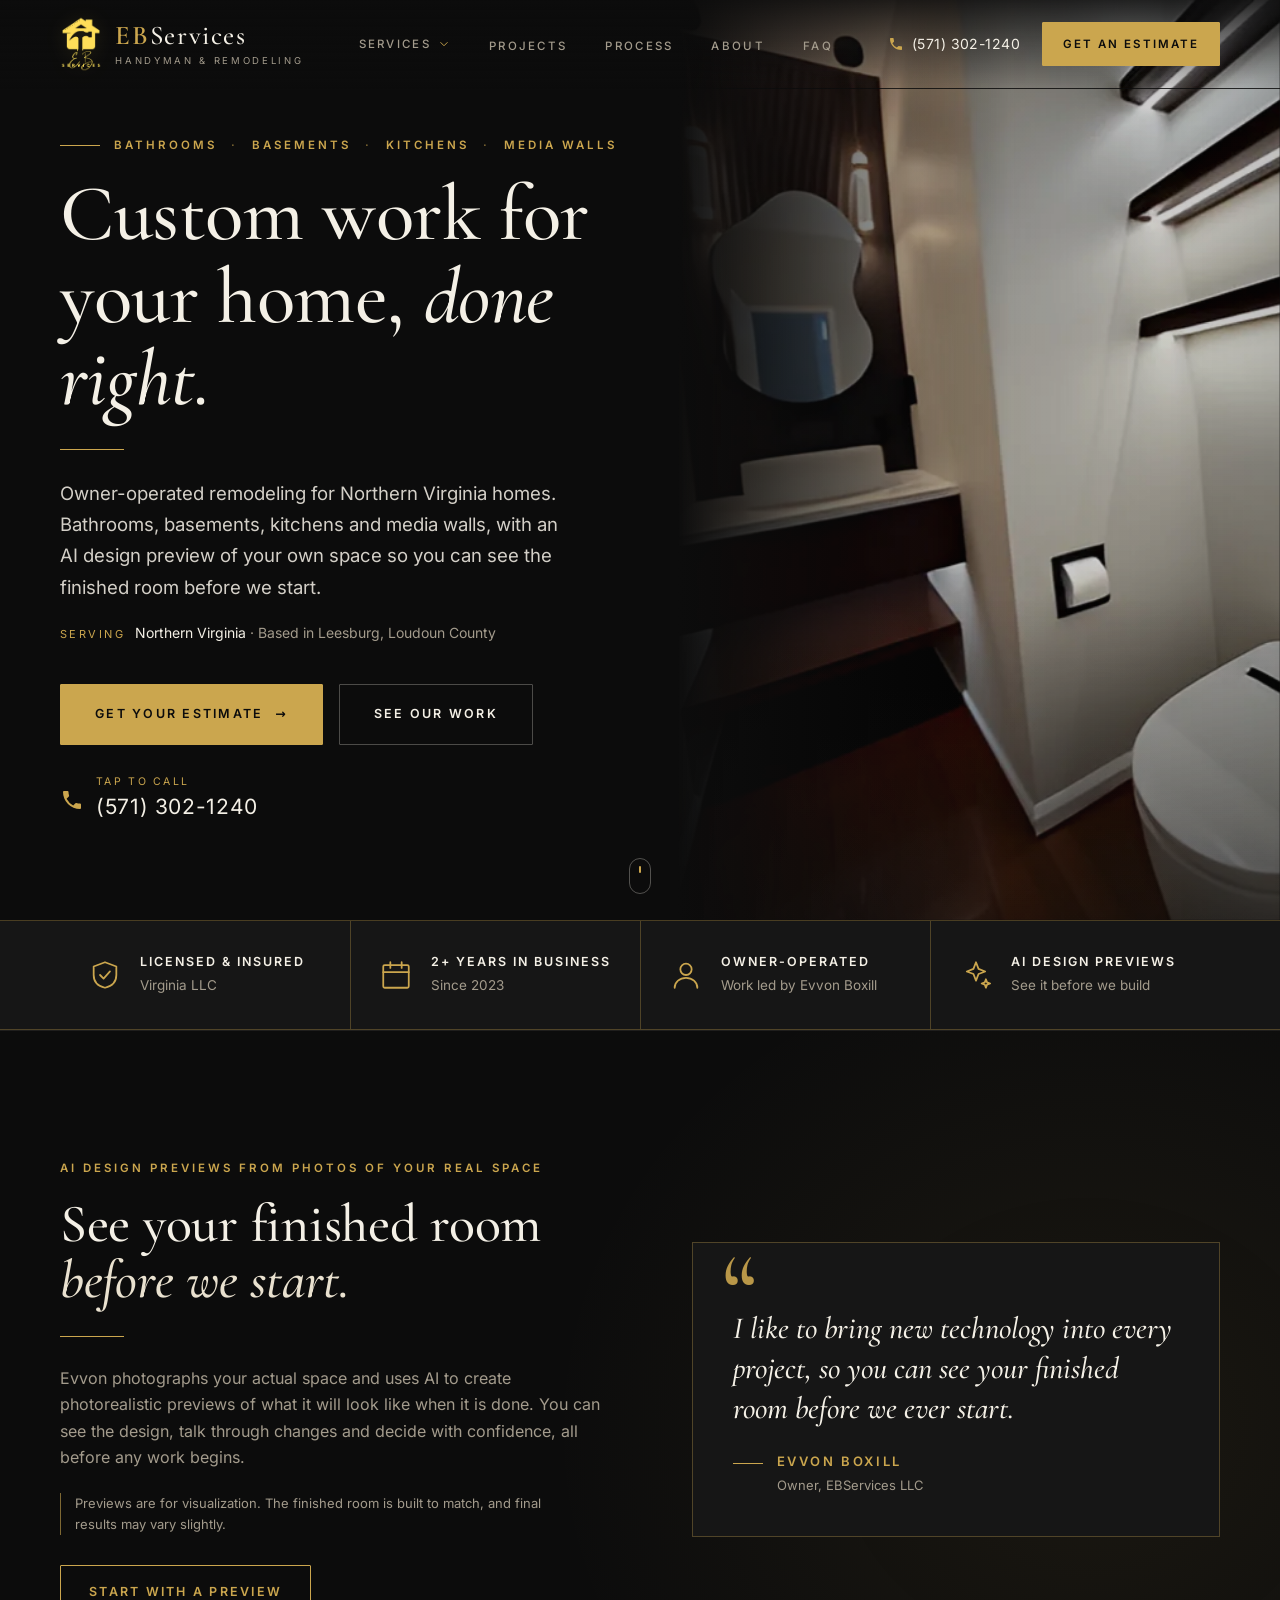
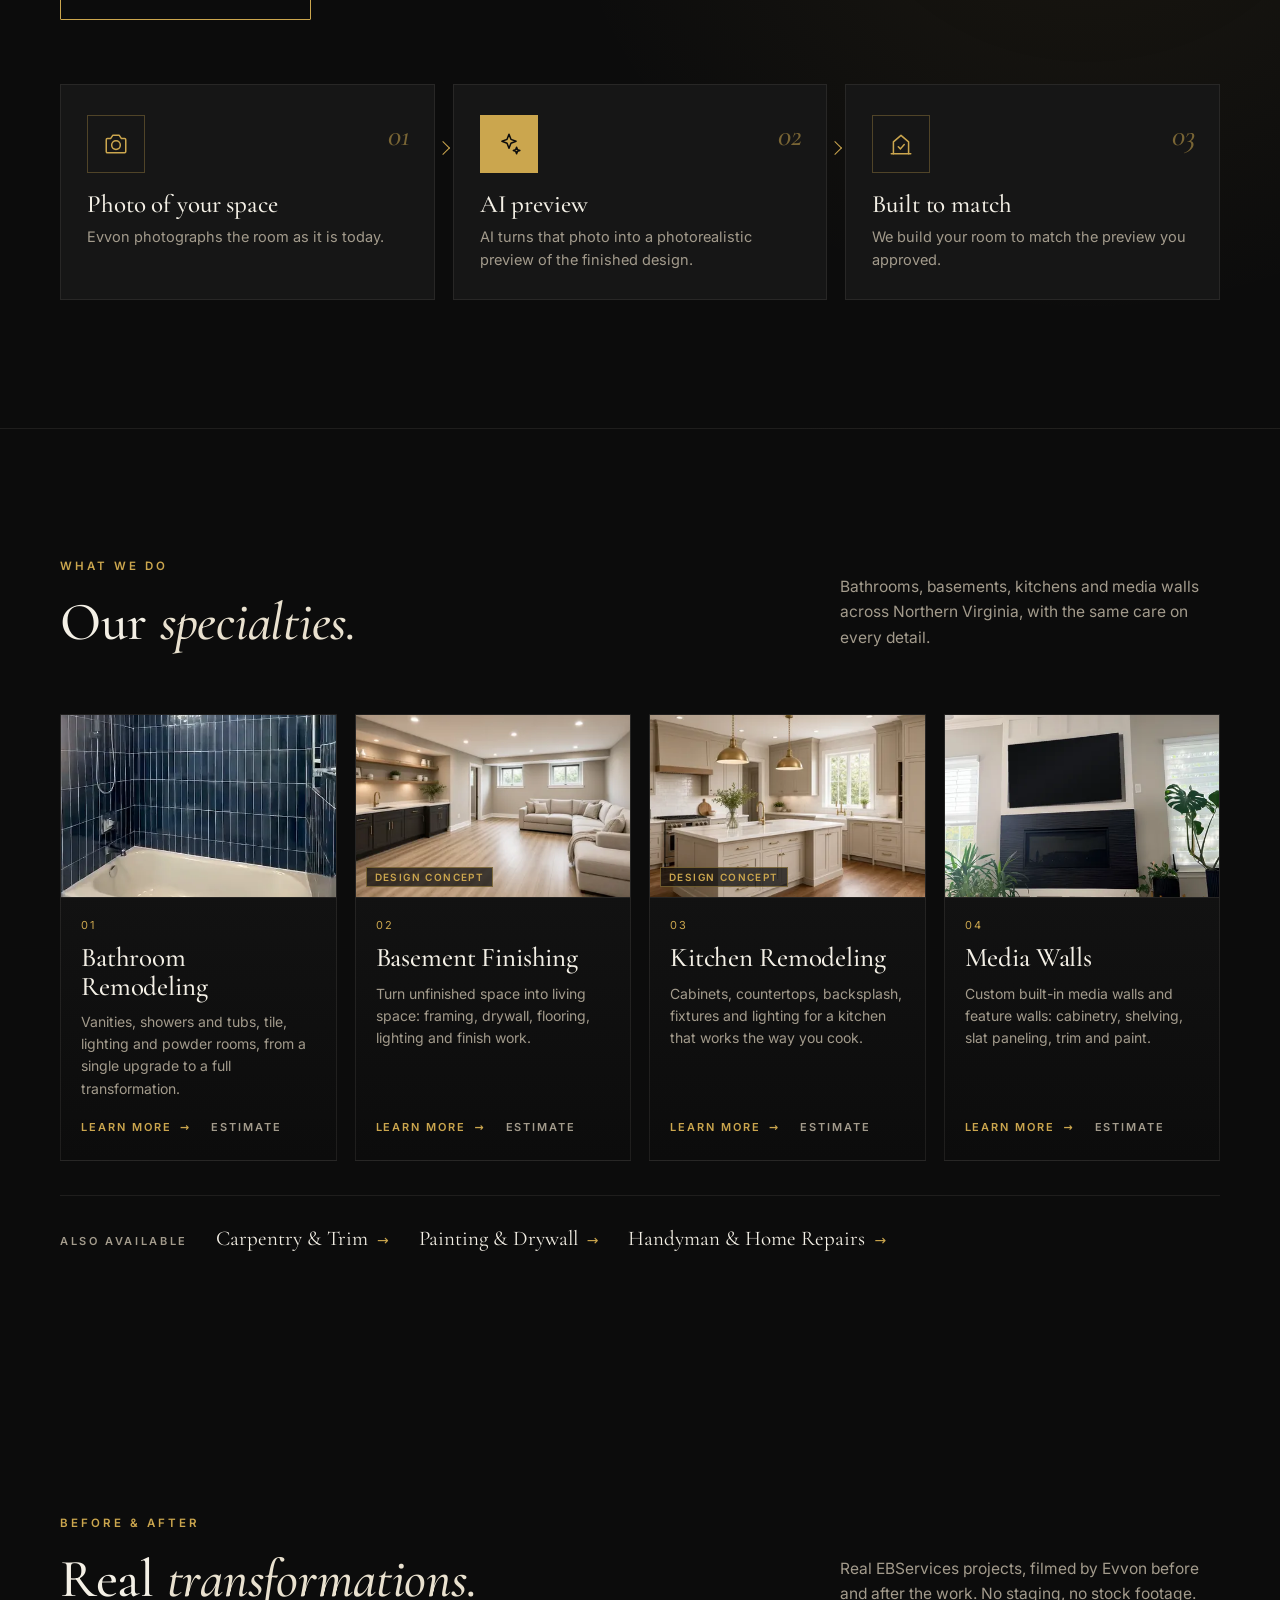
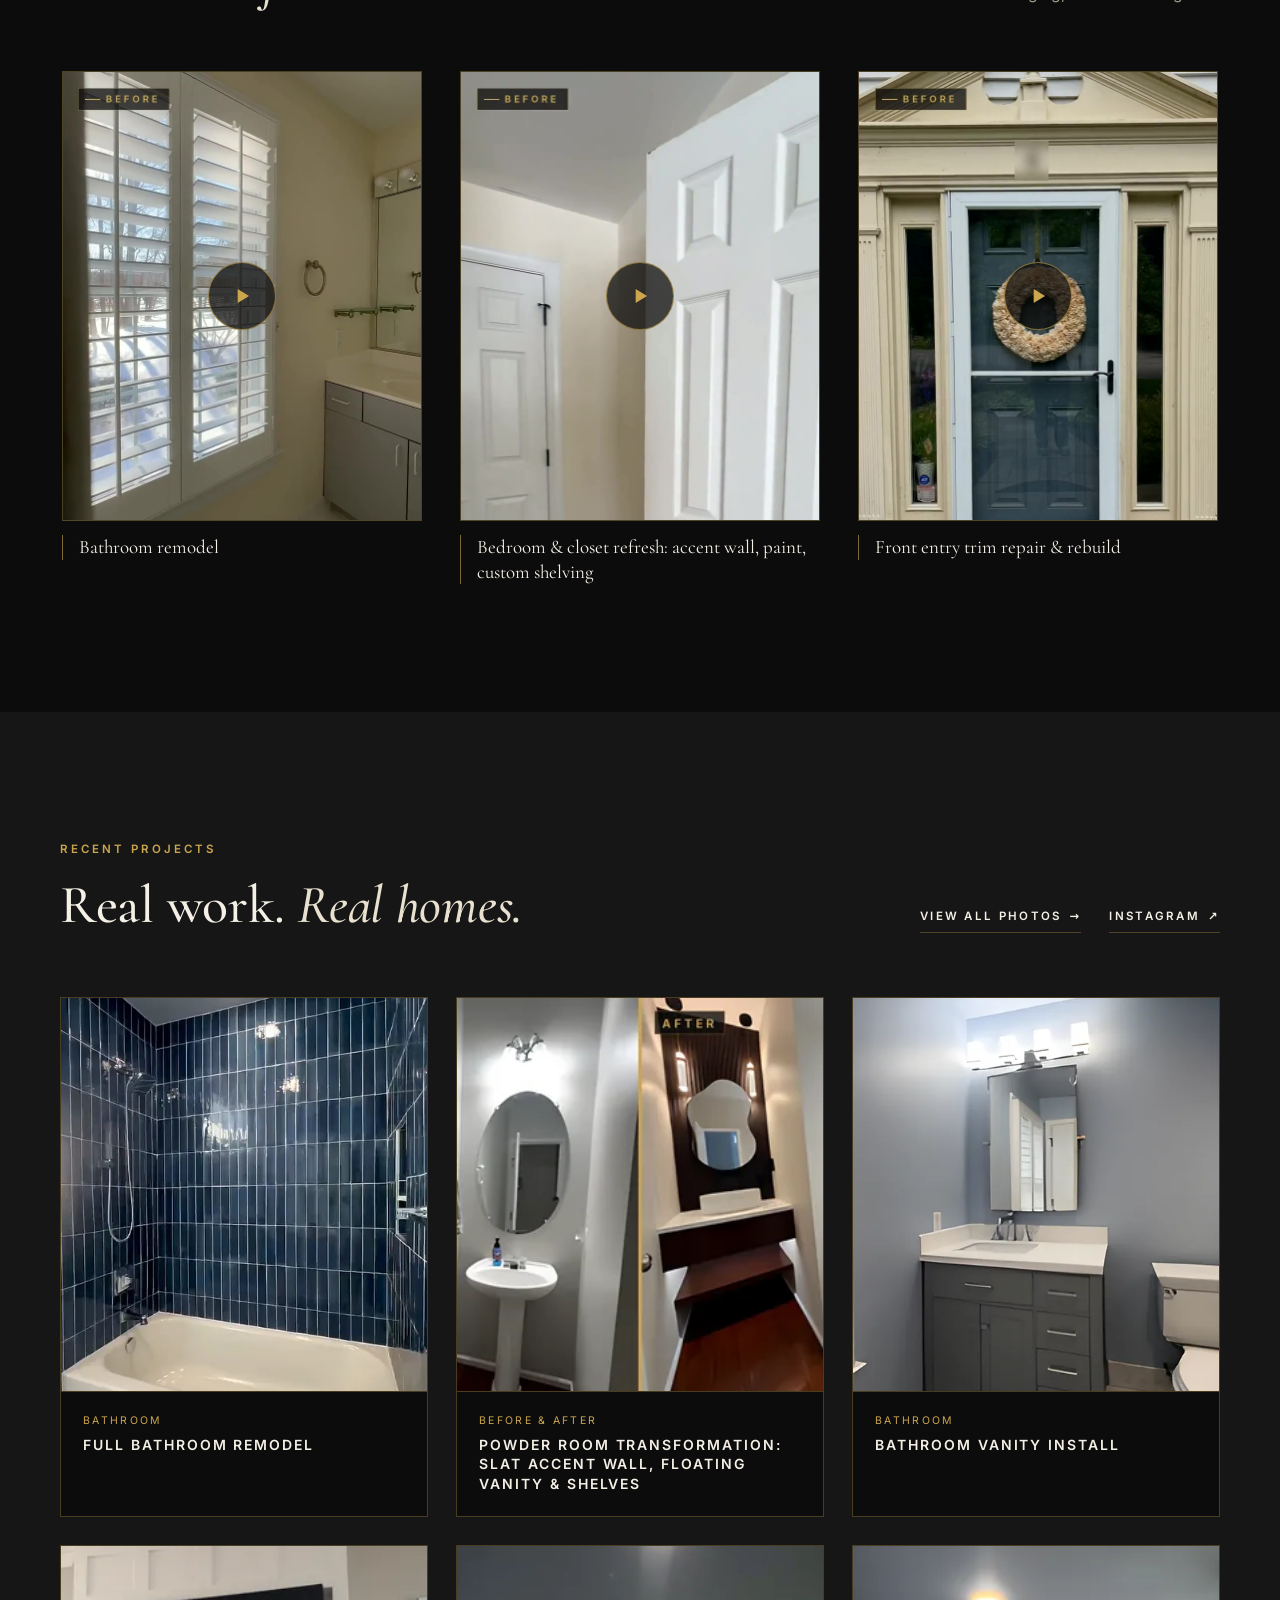
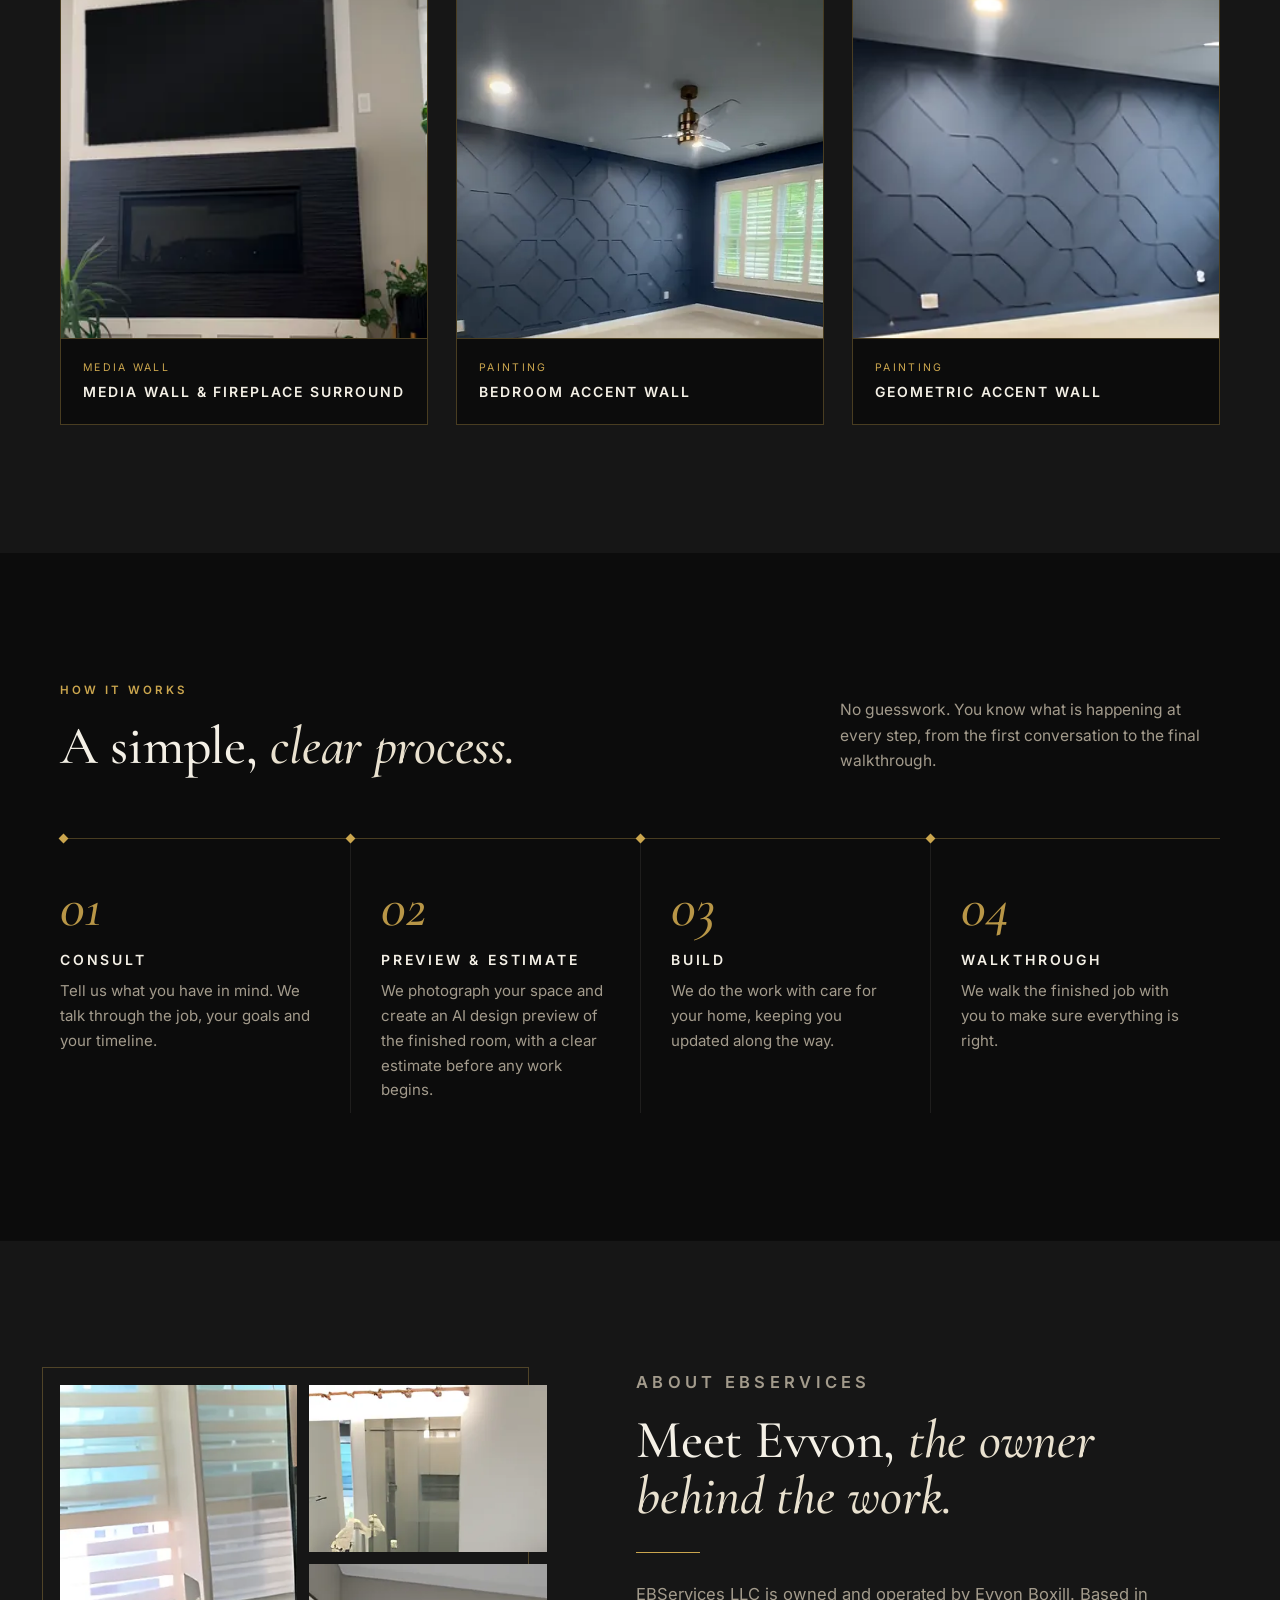
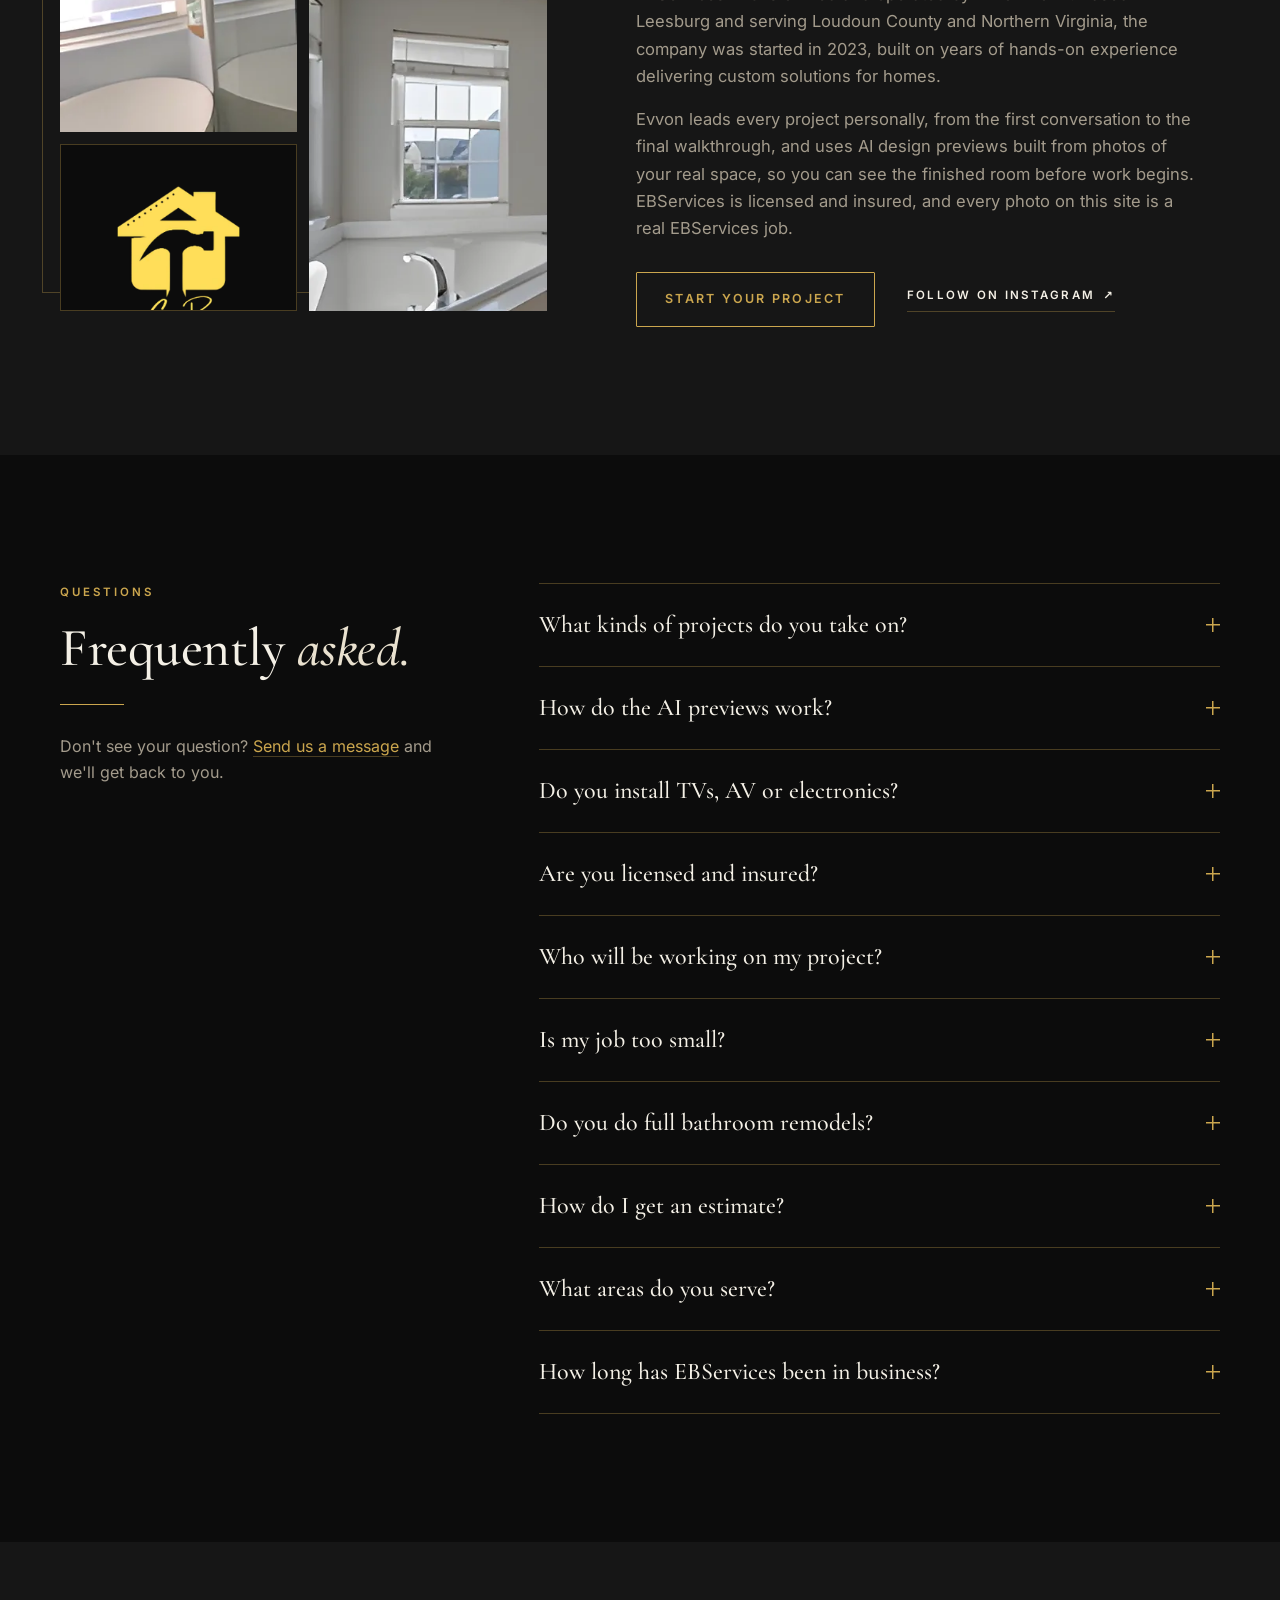
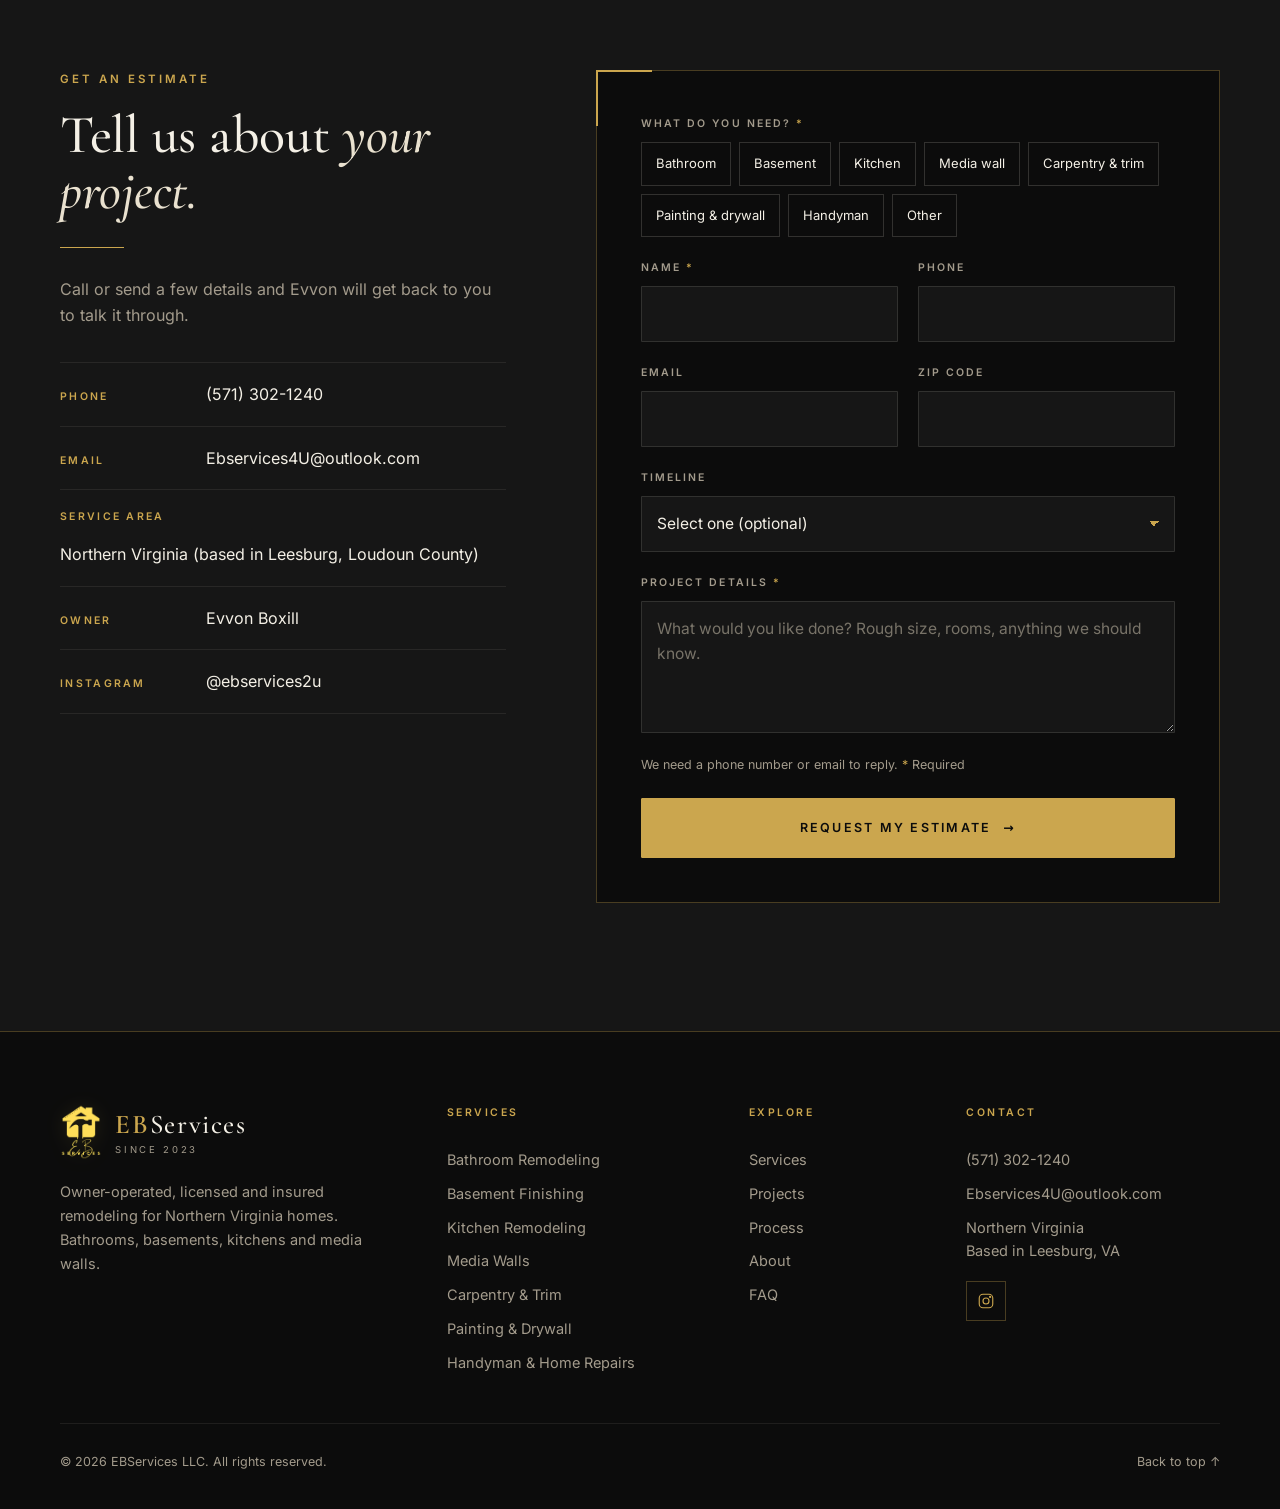
==== commit bf83d7d8: "Local SEO: business name EBServices LLC, contactPoint, shorter home meta, GSC tag hook, sitemap last" ====
--- a/index.html
+++ b/index.html
@@ -4,7 +4,7 @@
   <meta charset="utf-8">
   <meta name="viewport" content="width=device-width, initial-scale=1, viewport-fit=cover">
   <title>EBServices | Bathroom, Basement &amp; Kitchen Remodeling in Northern Virginia</title>
-  <meta name="description" content="EBServices LLC is a licensed and insured remodeling company based in Leesburg, VA, serving Loudoun County and Northern Virginia. Bathrooms, basement finishing, kitchens and built-in media walls, with AI design previews before work starts. Call (571) 302-1240.">
+  <meta name="description" content="Licensed &amp; insured remodeler in Leesburg, VA serving Loudoun County &amp; Northern Virginia: bathrooms, basements, kitchens, media walls. Call (571) 302-1240.">
   <link rel="canonical" href="https://ebservices4u.com/">
   <meta name="theme-color" content="#0C0C0C">
   <meta name="color-scheme" content="dark">
@@ -43,13 +43,15 @@
     "@context": "https://schema.org",
     "@type": "HomeAndConstructionBusiness",
     "@id": "https://ebservices4u.com/#business",
-    "name": "EBServices",
+    "name": "EBServices LLC",
+    "alternateName": "EBServices",
     "legalName": "EBServices LLC",
     "url": "https://ebservices4u.com/",
     "logo": "https://ebservices4u.com/assets/img/logo-square.png",
     "image": "https://ebservices4u.com/assets/img/og-image.jpg",
     "email": "Ebservices4U@outlook.com",
     "telephone": "+1-571-302-1240",
+    "contactPoint": {"@type": "ContactPoint", "telephone": "+1-571-302-1240", "contactType": "customer service", "areaServed": "US-VA", "availableLanguage": "English"},
     "founder": {"@type": "Person", "name": "Evvon Boxill"},
     "foundingDate": "2023-04-29",
     "address": {"@type": "PostalAddress", "addressLocality": "Leesburg", "addressRegion": "VA", "postalCode": "20175", "addressCountry": "US"},
